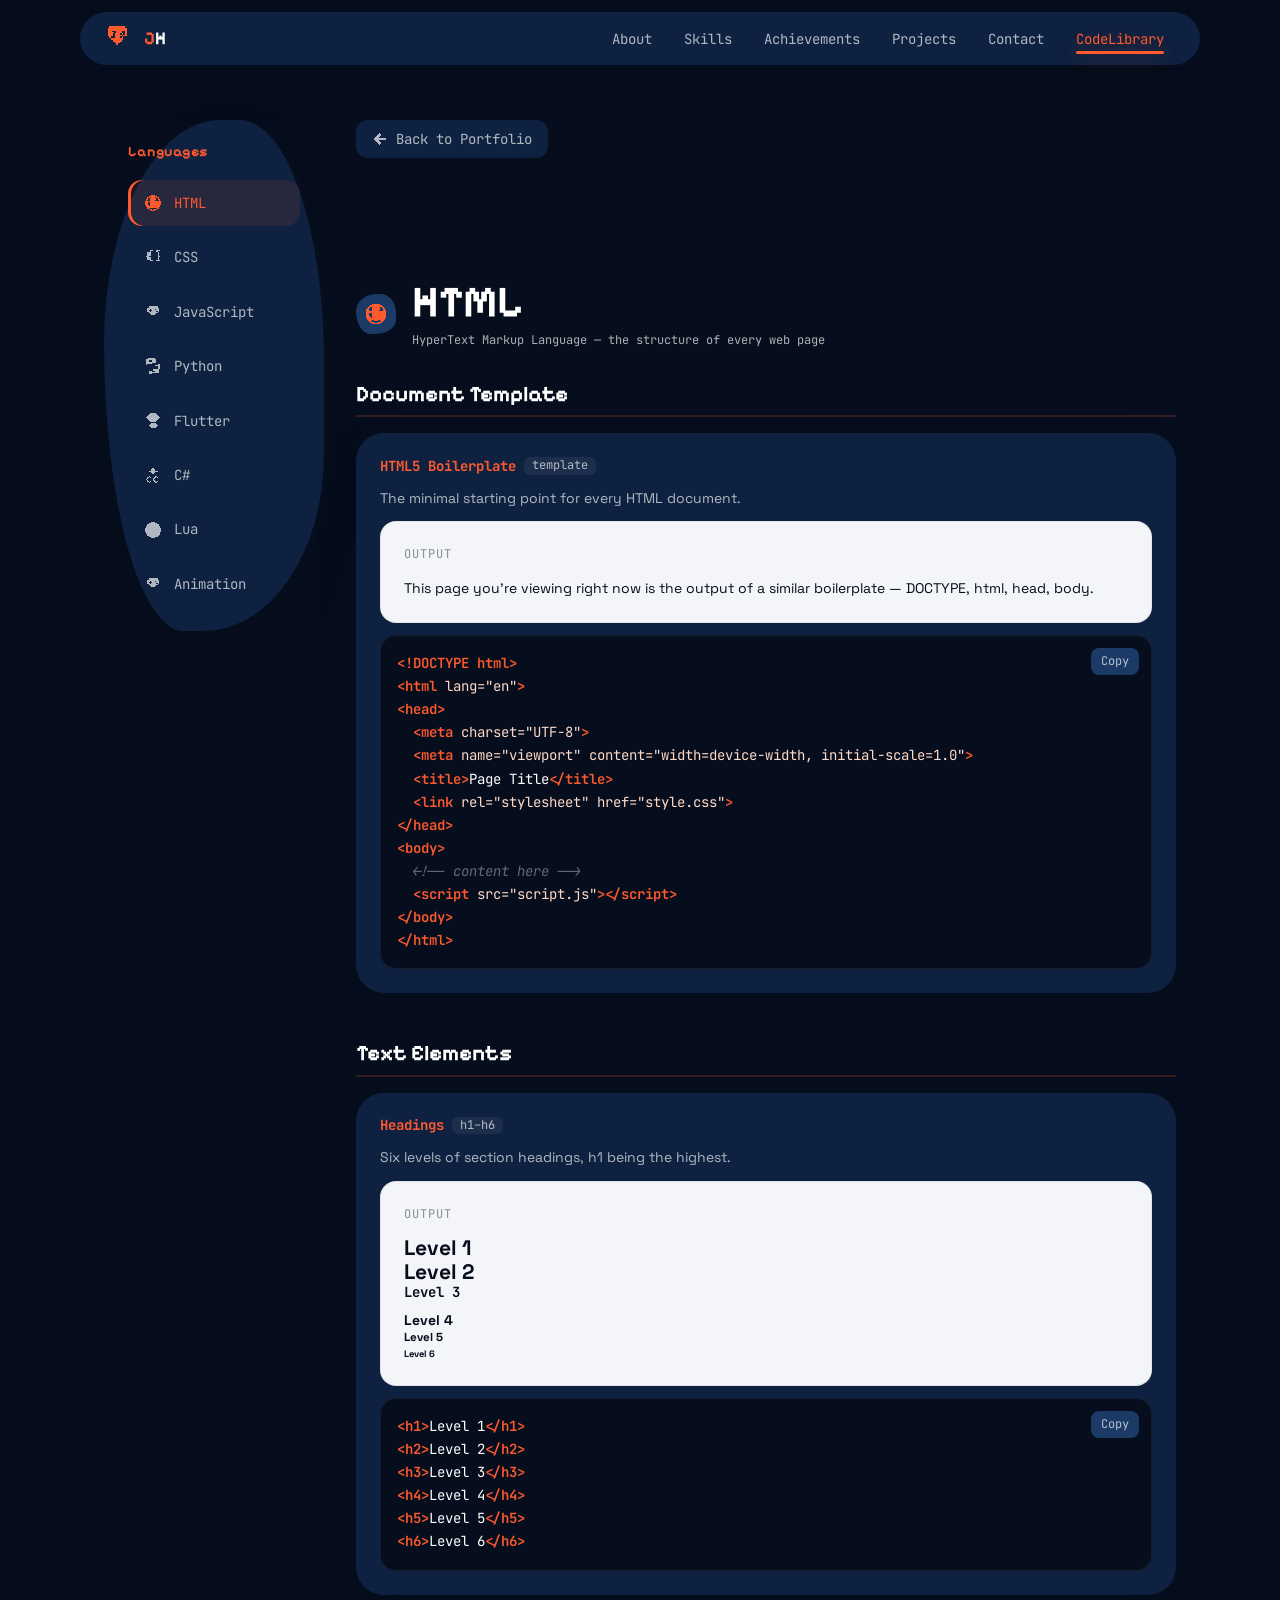
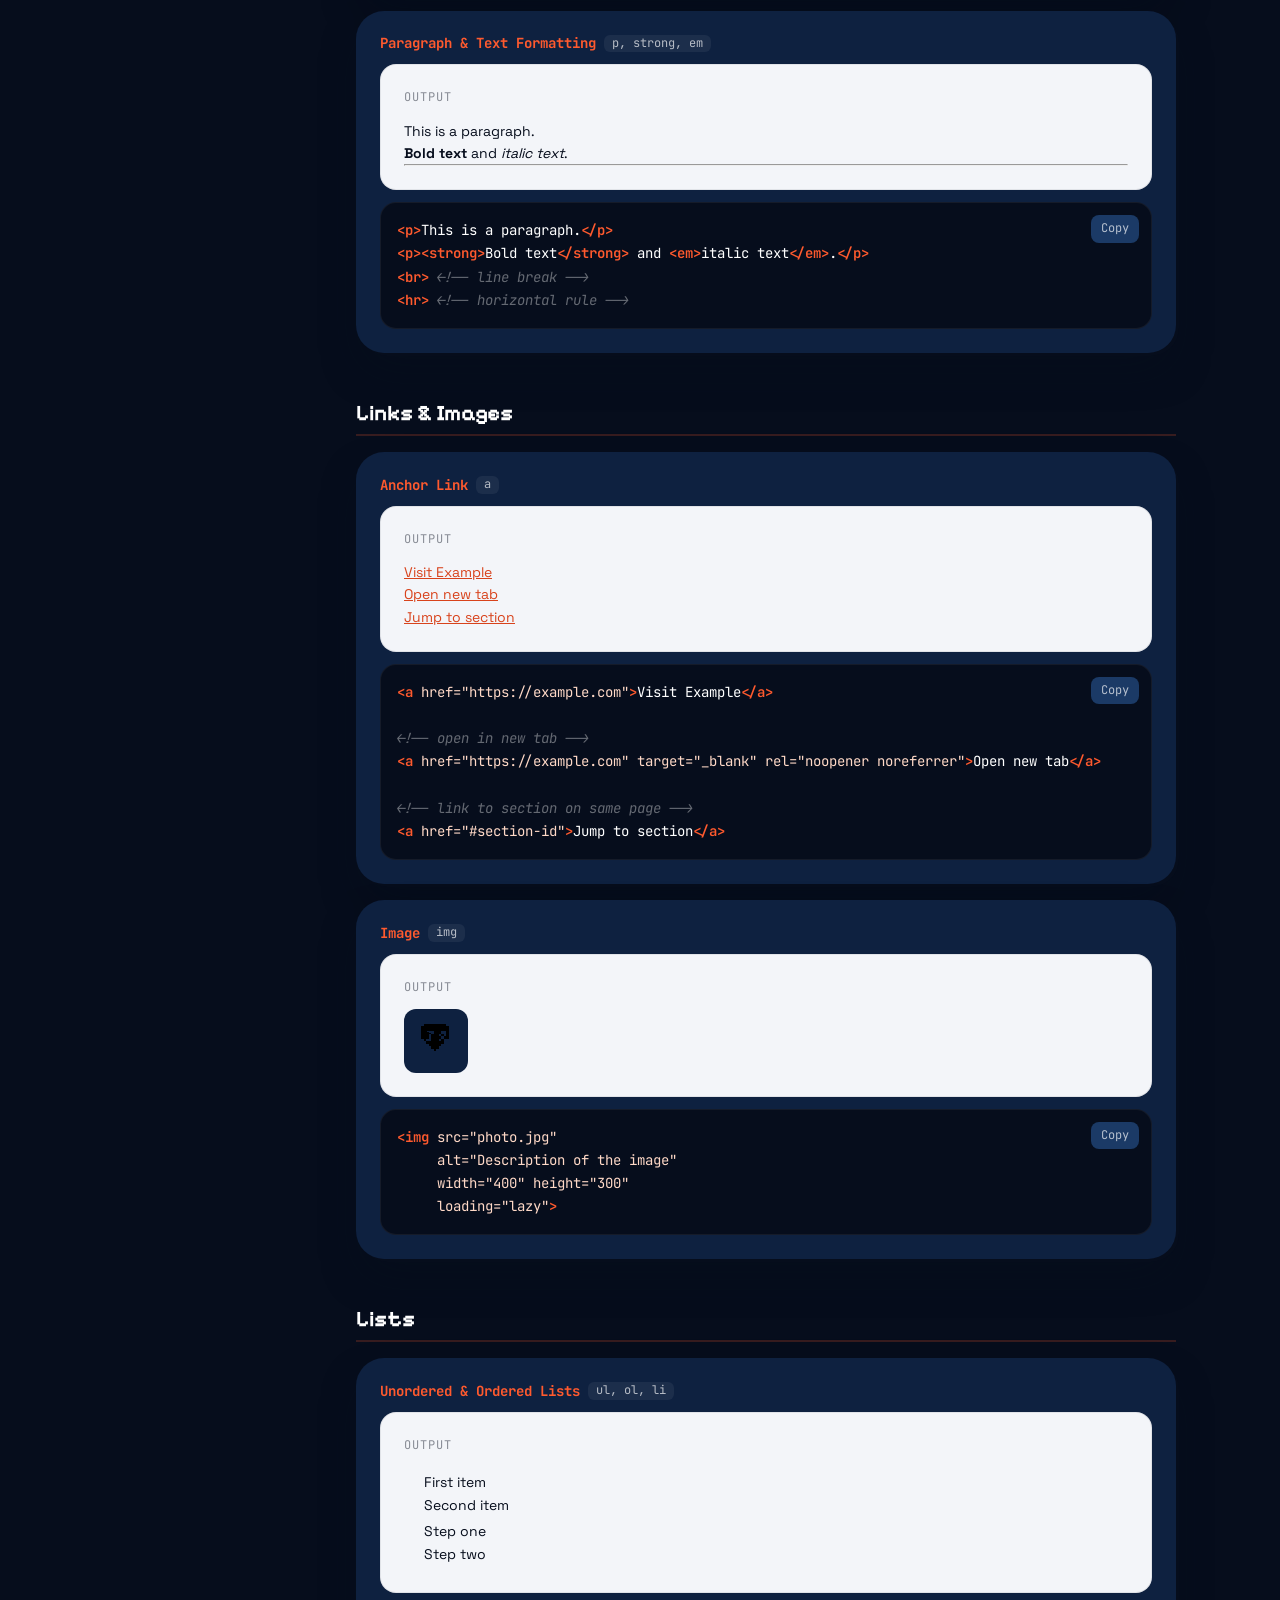
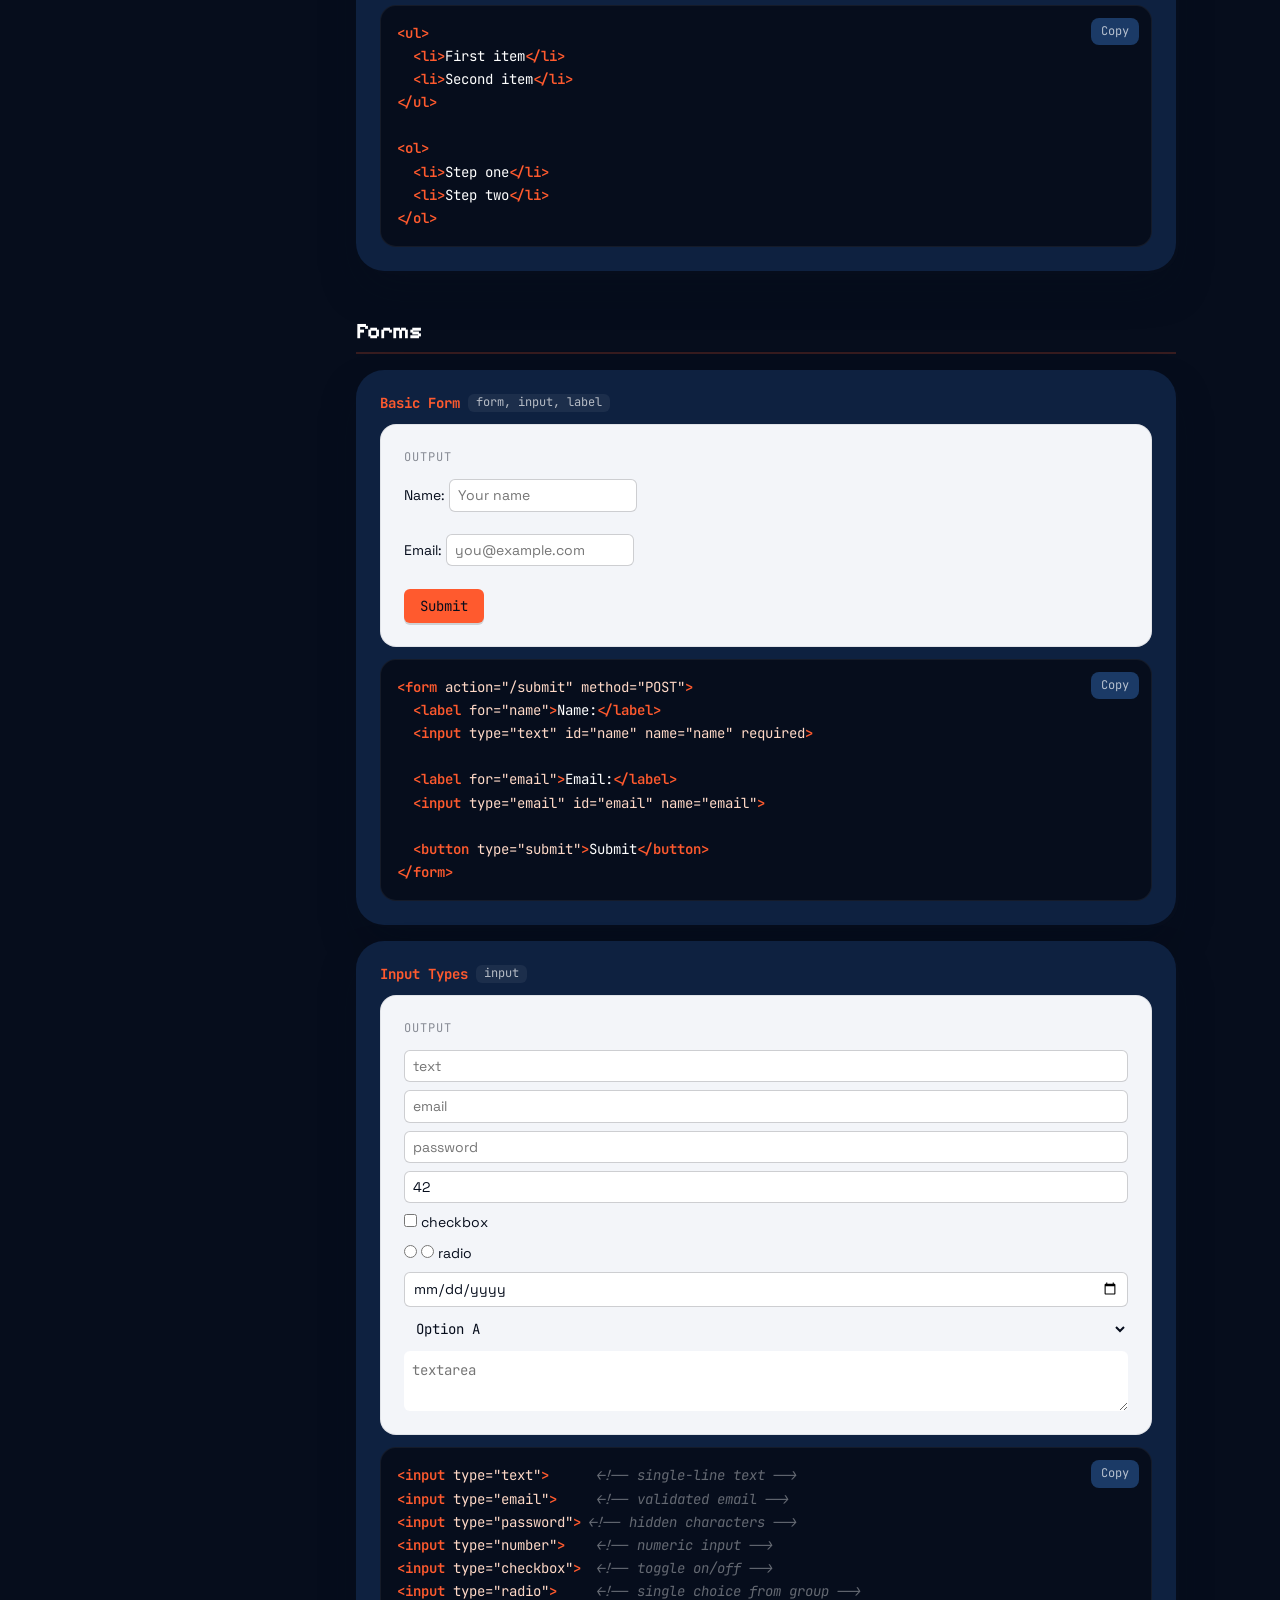
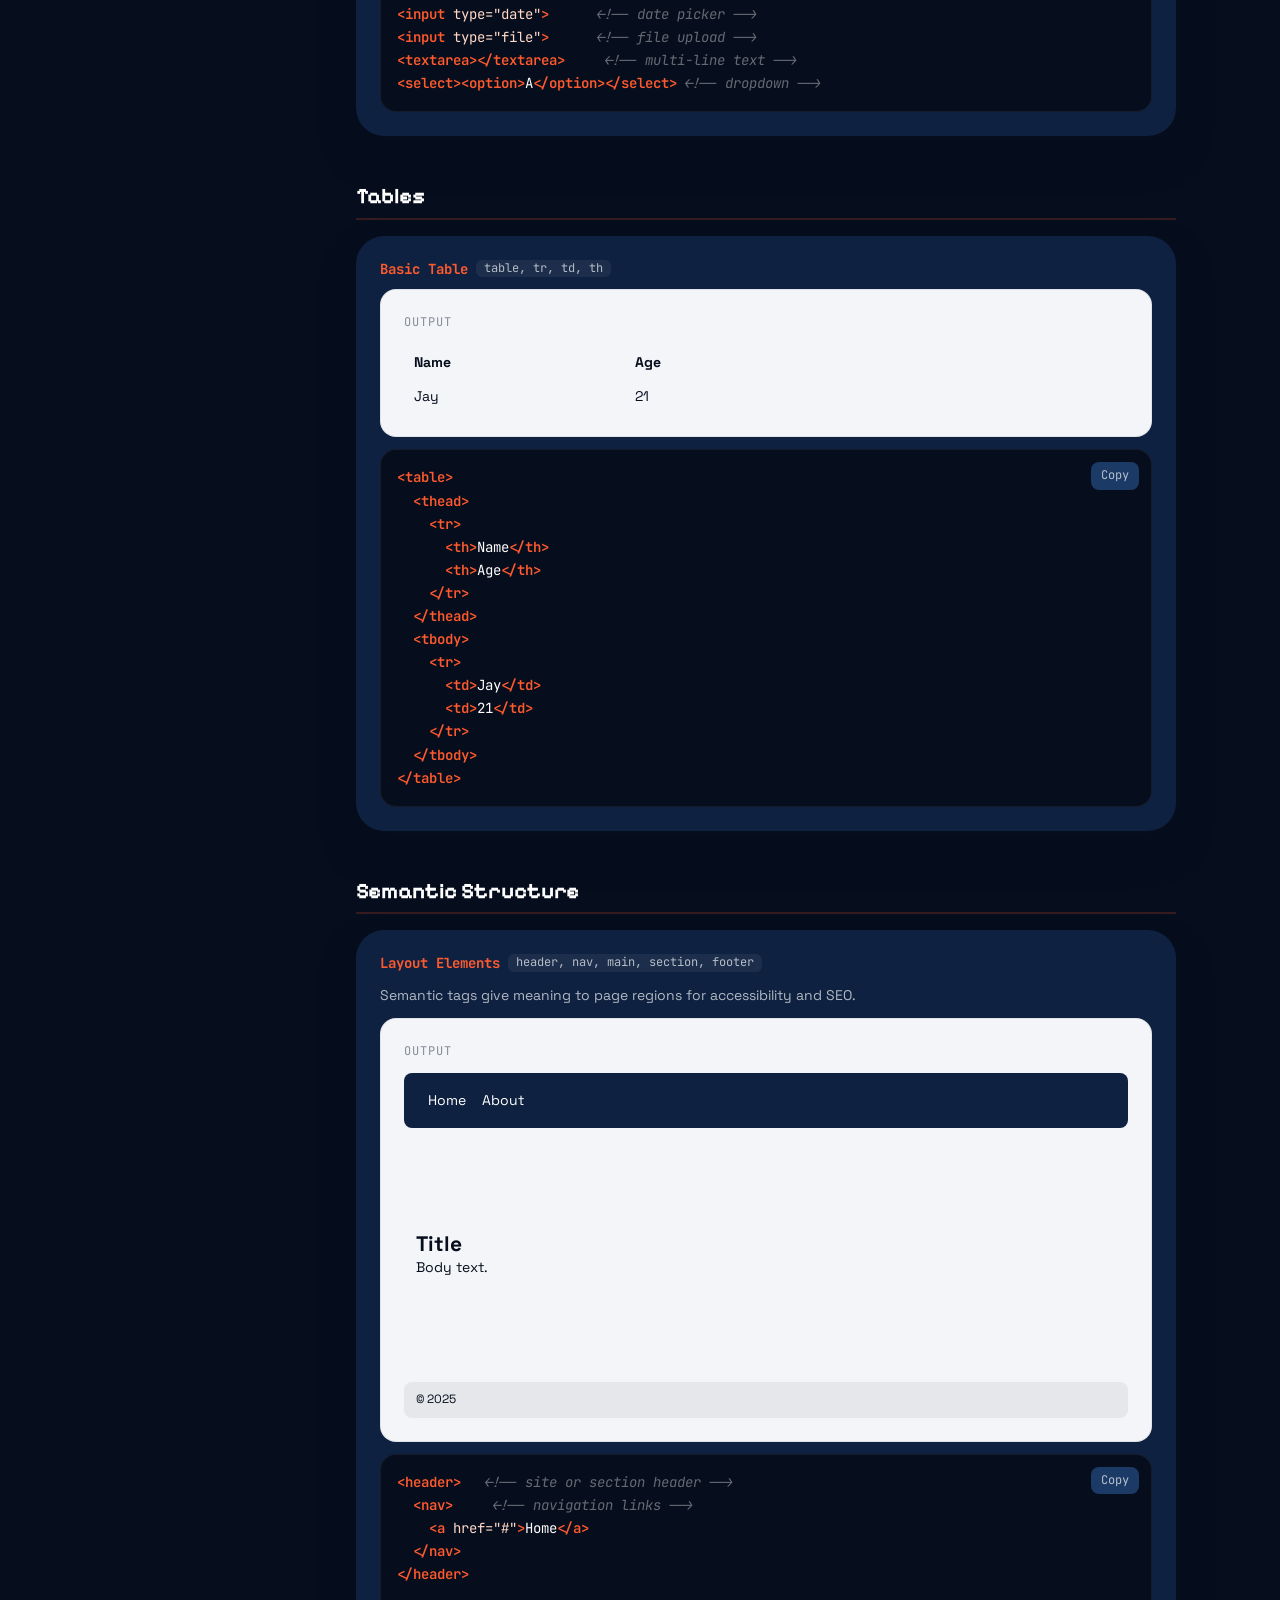
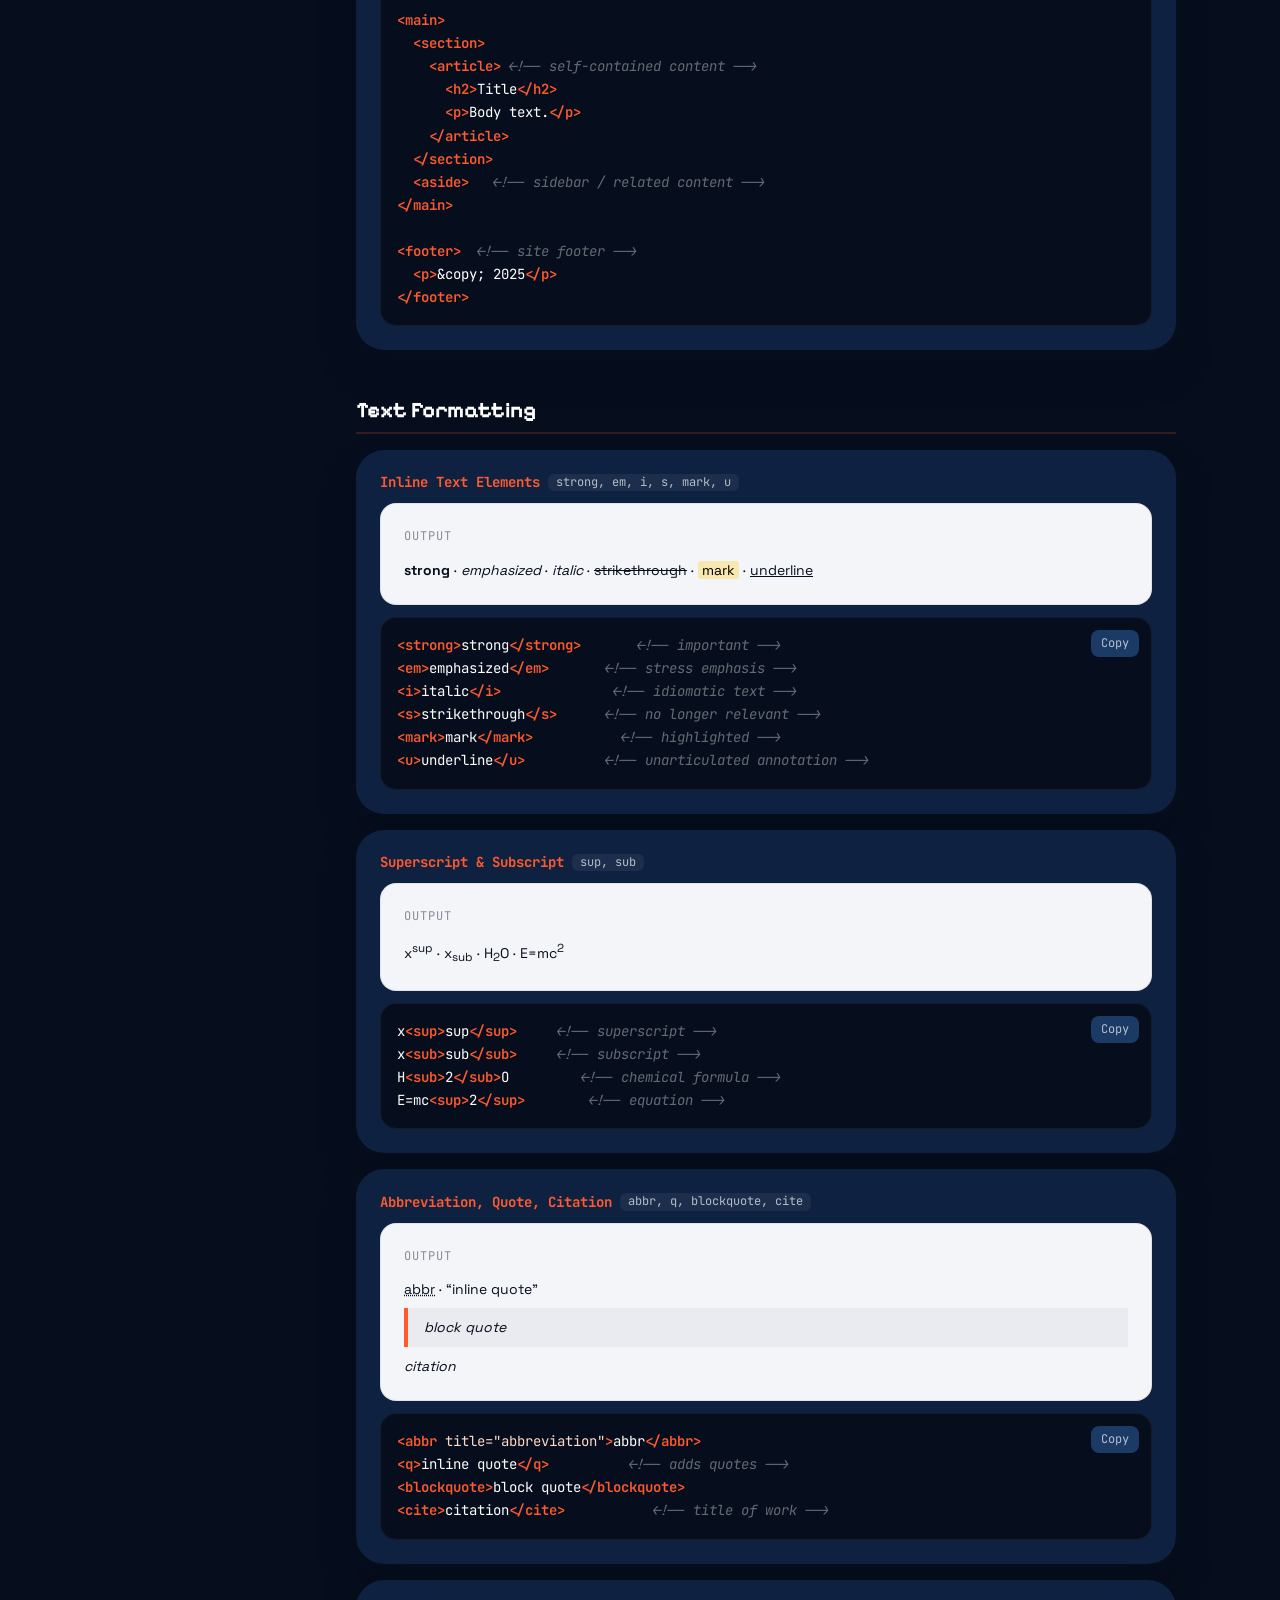
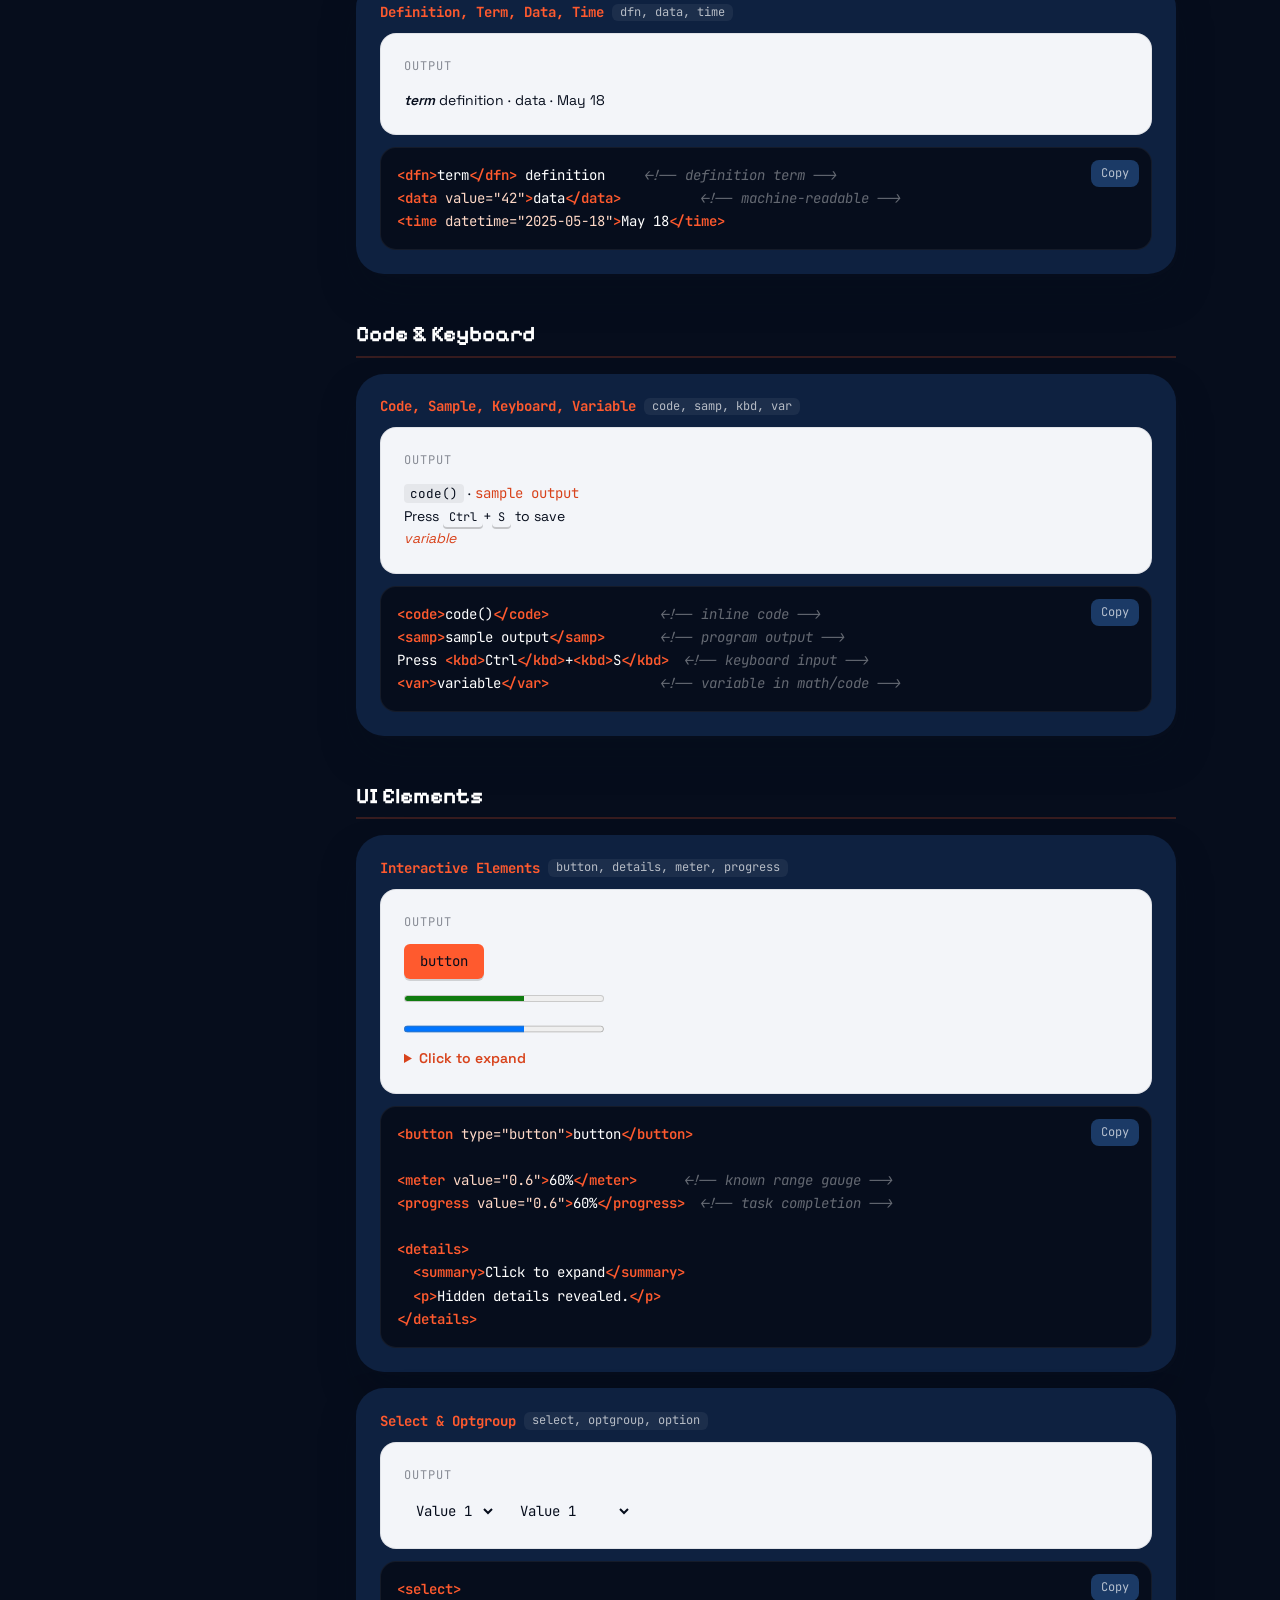
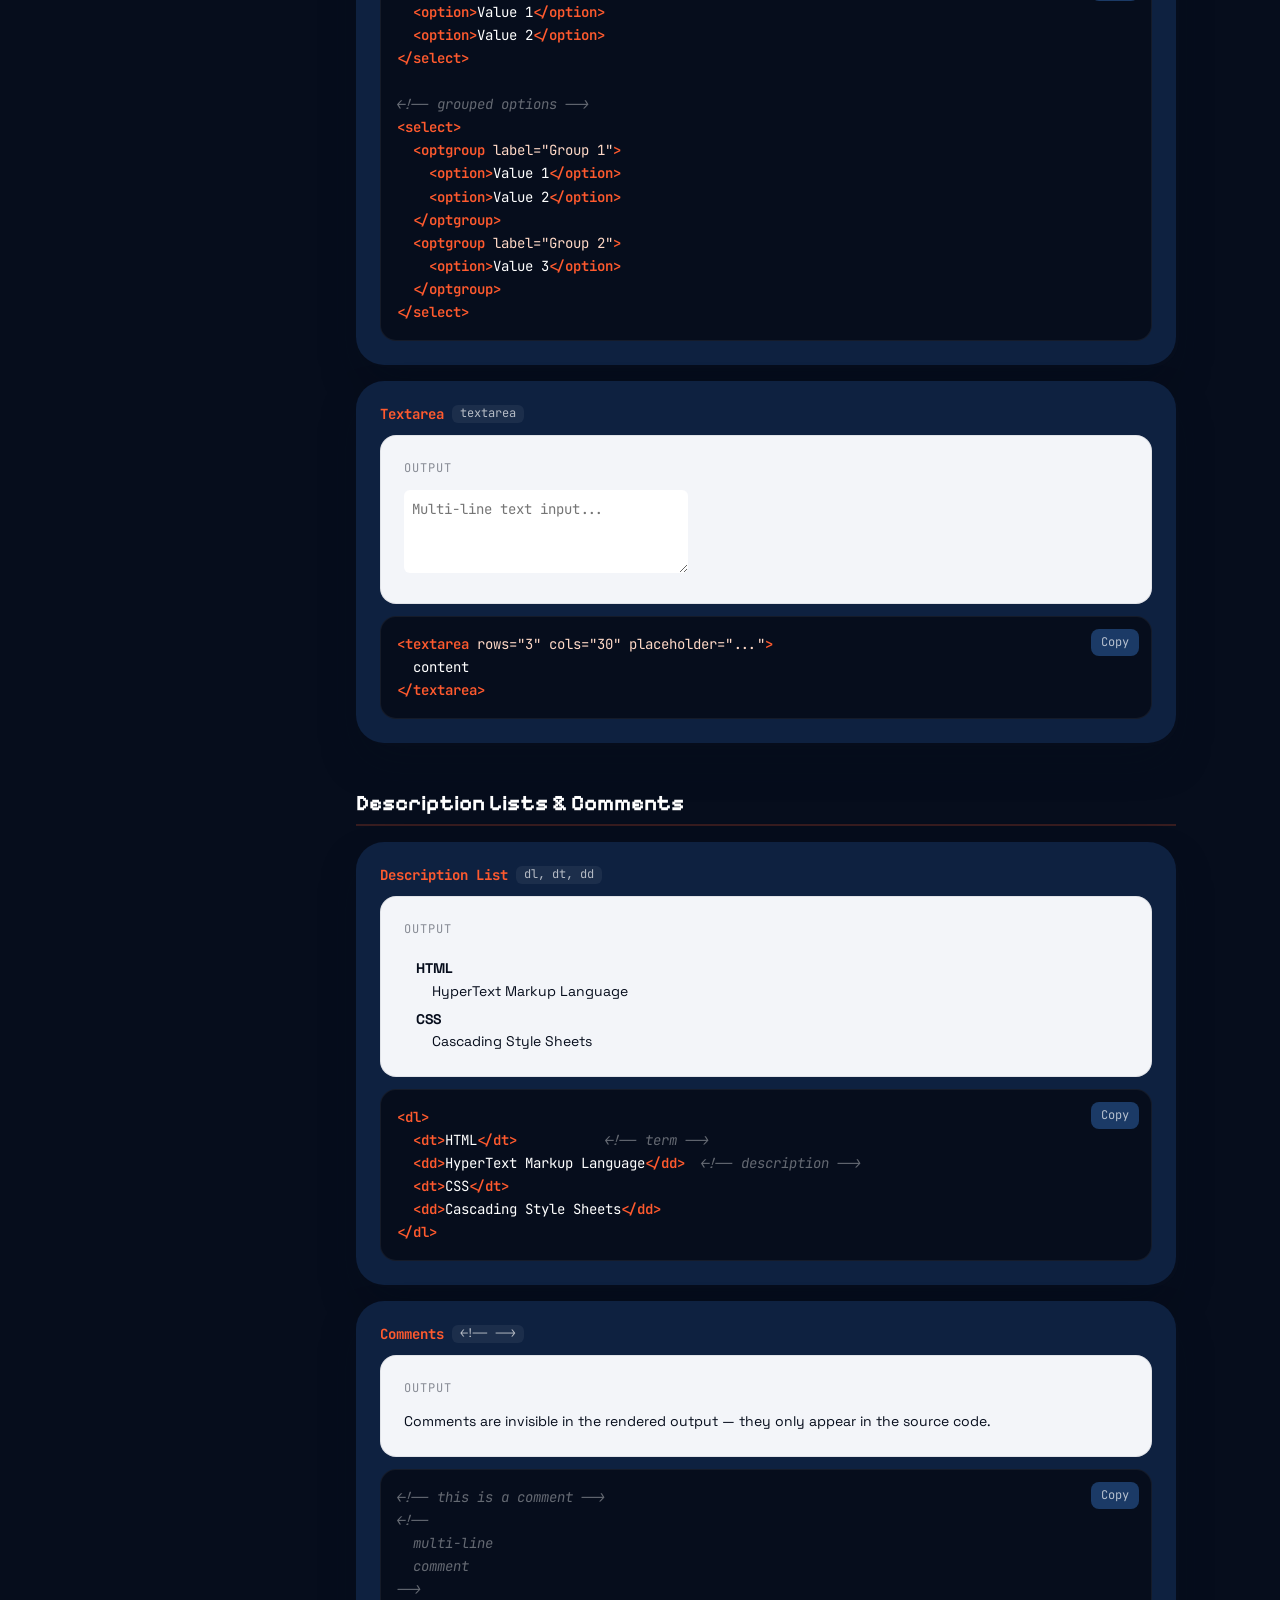
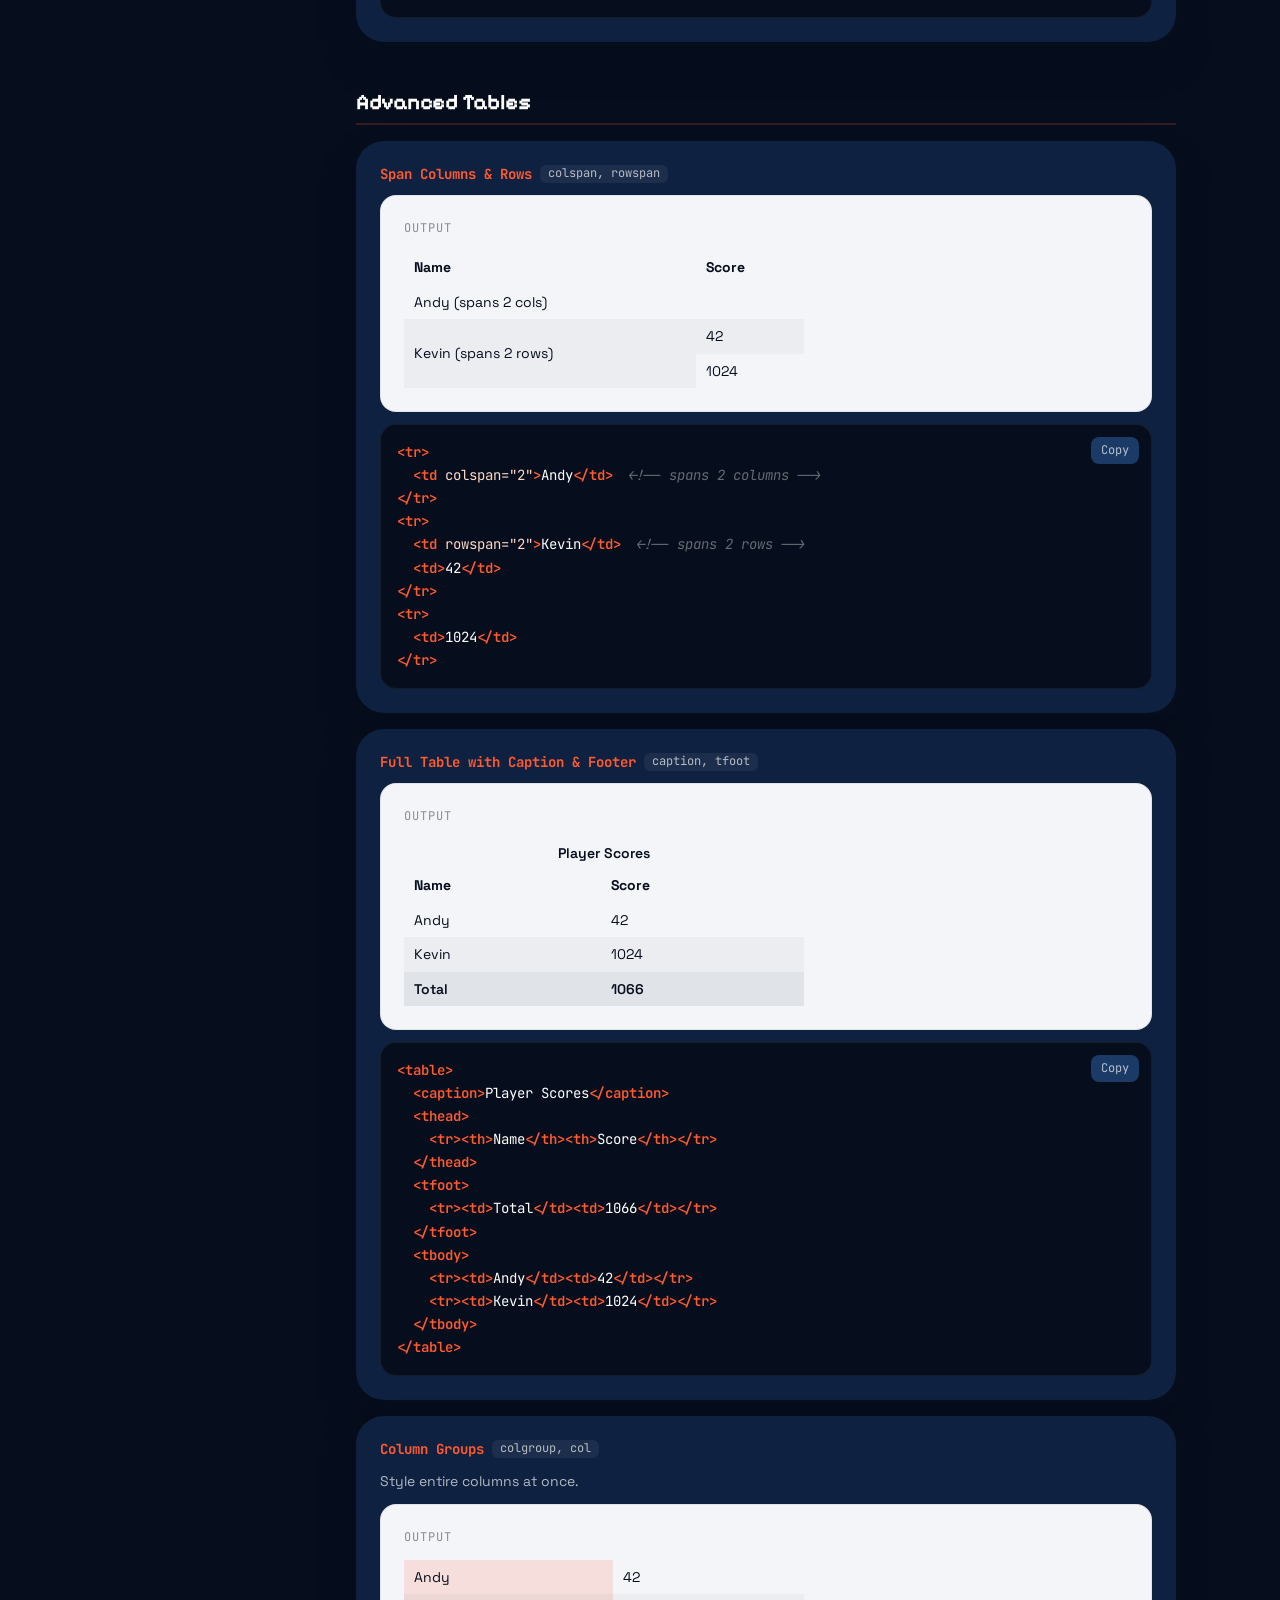
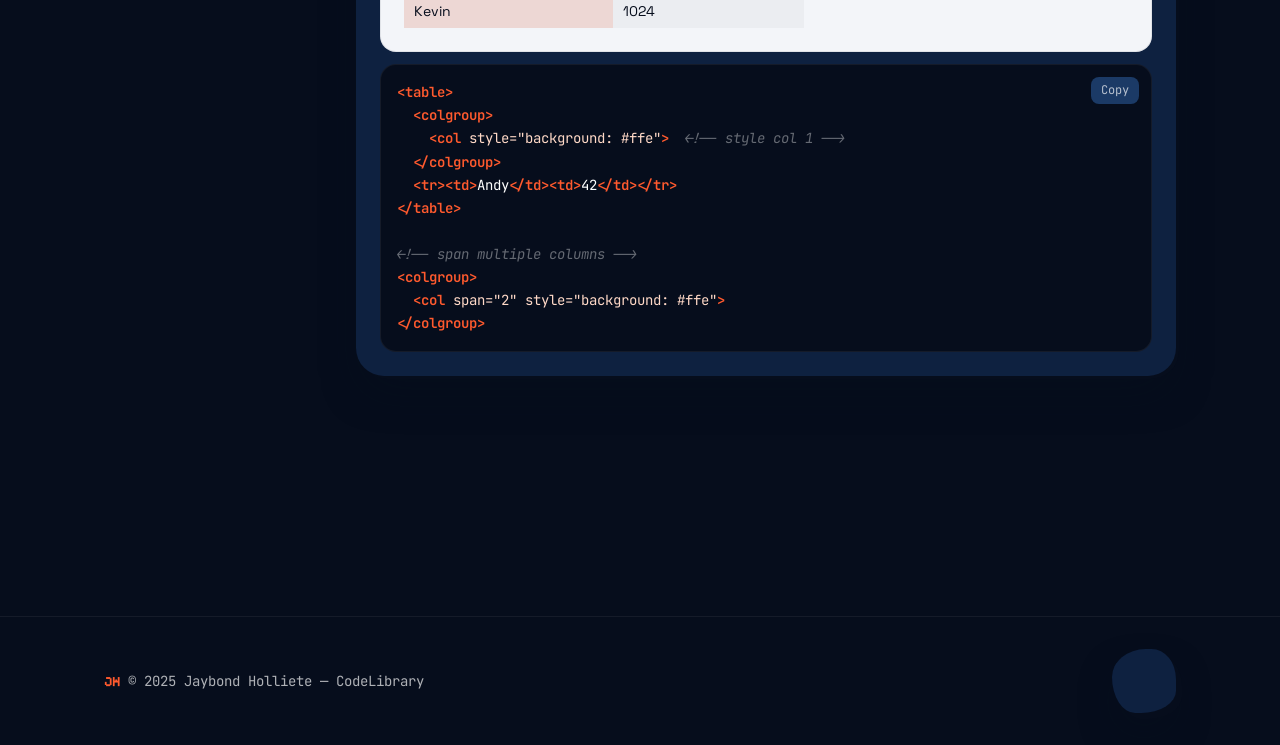
==== codelibrary.html @ 34cf8bf7 "feat: add CodeLibrary navigation link to main menu AI-Humanizer-Pro-129B" ====
<!DOCTYPE html>
<html lang="en">
<head>
  <meta charset="UTF-8">
  <meta name="viewport" content="width=device-width, initial-scale=1.0">
  <title>CodeLibrary — Jaybond Holliete</title>
  <meta name="description" content="Code reference library — HTML, CSS, JavaScript, Python, Flutter, C#, Lua. Beginner-friendly snippets and definitions.">
  <link rel="preconnect" href="https://fonts.googleapis.com">
  <link rel="preconnect" href="https://fonts.gstatic.com" crossorigin>
  <link href="https://fonts.googleapis.com/css2?family=Pixelify+Sans:wght@400..700&family=Press+Start+2P&family=Space+Grotesk:wght@400;500;600;700&family=JetBrains+Mono:wght@400;500&display=swap" rel="stylesheet">
  <link rel="icon" type="image/svg+xml" href="assets/icons/crest.svg">
  <link rel="stylesheet" href="css/tokens.css">
  <link rel="stylesheet" href="css/reset.css">
  <link rel="stylesheet" href="css/layout.css">
  <link rel="stylesheet" href="css/components.css">
  <link rel="stylesheet" href="css/animations.css">
  <link rel="stylesheet" href="css/responsive.css">
  <link rel="stylesheet" href="css/codelibrary.css">
</head>
<body>

  <!-- ============ INLINE PIXEL ICON DEFS ============ -->
  <svg width="0" height="0" style="position:absolute;overflow:hidden" aria-hidden="true" focusable="false">
    <defs>
      <symbol id="i-shield" viewBox="0 0 16 16" shape-rendering="crispEdges"><path fill="currentColor" fill-rule="evenodd" d="M4,0 H12 V1 H13 V8 H12 V9 H11 V10 H10 V11 H9 V12 H7 V11 H6 V10 H5 V9 H4 V8 H3 V1 H4 Z M6,4 H7 V5 H6 Z M7,5 H8 V6 H7 Z M5,6 H6 V7 H5 Z M8,6 H9 V7 H8 Z M4,7 H5 V8 H4 Z M9,7 H10 V8 H9 Z"/></symbol>
      <symbol id="i-controller" viewBox="0 0 16 16" shape-rendering="crispEdges"><path fill="currentColor" fill-rule="evenodd" d="M4,3 H12 V4 H13 V8 H12 V9 H11 V10 H10 V11 H6 V10 H5 V9 H4 V8 H3 V4 H4 Z M4,6 H5 V5 H6 V6 H7 V7 H6 V8 H5 V7 H4 Z M10,5 H11 V6 H10 Z M11,7 H12 V8 H11 Z"/></symbol>
      <symbol id="i-blocks" viewBox="0 0 16 16" shape-rendering="crispEdges"><path fill="currentColor" d="M2,9 H7 V14 H2 Z M6,5 H11 V10 H6 Z M9,1 H14 V6 H9 Z"/></symbol>
      <symbol id="i-trophy" viewBox="0 0 16 16" shape-rendering="crispEdges"><path fill="currentColor" d="M4,1 H11 V2 H12 V3 H13 V5 H12 V6 H11 V7 H4 V6 H3 V5 H2 V3 H3 V2 H4 Z M7,7 H9 V11 H7 Z M5,11 H11 V13 H5 Z M6,13 H10 V14 H6 Z"/></symbol>
      <symbol id="i-envelope" viewBox="0 0 16 16" shape-rendering="crispEdges"><path fill="currentColor" fill-rule="evenodd" d="M2,4 H13 V12 H2 Z M3,5 H12 L7,9 Z"/></symbol>
      <symbol id="i-crest" viewBox="0 0 16 16" shape-rendering="crispEdges"><path fill="currentColor" fill-rule="evenodd" d="M3,1 H12 V2 H13 V7 H12 V8 H11 V9 H10 V10 H9 V11 H8 V12 H7 V11 H6 V10 H5 V9 H4 V8 H3 V7 H2 V2 H3 Z M4,4 H7 V5 H6 Z M5,5 H6 V7 H5 Z M4,7 H6 V8 H4 Z M9,4 H10 V8 H9 Z M9,4 H12 V5 H9 Z M9,6 H12 V7 H9 Z M11,5 H12 V8 H11 Z"/></symbol>
      <symbol id="i-bars" viewBox="0 0 16 16" shape-rendering="crispEdges"><path fill="currentColor" d="M2,3 H14 V5 H2 Z M2,7 H14 V9 H2 Z M2,11 H14 V13 H2 Z"/></symbol>
      <symbol id="i-cross" viewBox="0 0 16 16" shape-rendering="crispEdges"><path fill="currentColor" d="M3,4 H5 L8,7 L11,4 H13 V6 L10,9 L13,12 V14 H11 L8,11 L5,14 H3 V12 L6,9 L3,6 Z"/></symbol>
      <symbol id="i-up" viewBox="0 0 16 16" shape-rendering="crispEdges"><path fill="currentColor" d="M7,3 H9 V8 H7 Z M5,5 H11 L8,2 Z M3,11 H13 V13 H3 Z M3,14 H13 V15 H3 Z"/></symbol>
      <symbol id="i-back" viewBox="0 0 16 16" shape-rendering="crispEdges"><path fill="currentColor" d="M14,7 H6 L9,4 L7,2 L1,8 L7,14 L9,12 L6,9 H14 Z"/></symbol>
      <symbol id="i-book" viewBox="0 0 16 16" shape-rendering="crispEdges"><path fill="currentColor" d="M2,2 H7 V3 H8 V14 H7 V13 H3 V14 H2 Z M3,3 H6 V12 H3 Z M9,2 H14 V3 H13 V14 H12 V13 H9 V14 H8 V3 H9 Z M10,3 H12 V12 H10 Z"/></symbol>
      <symbol id="i-globe" viewBox="0 0 16 16" shape-rendering="crispEdges"><path fill="currentColor" d="M8,1 A7,7 0 1 1 8,15 A7,7 0 1 1 8,1 Z M3,6 H5 C5,5 5,4 6,3 C4,3 3,4 3,6 Z M8,3 C9,4 9,5 9,6 H7 C7,5 7,4 8,3 Z M10,6 H13 C13,4 12,3 10,3 C11,4 11,5 10,6 Z M5,7 H3 C3,8 4,10 5,11 V7 Z M7,7 H9 V11 C8,12 8,12 7,11 Z M11,7 H13 C13,9 12,11 11,11 Z M6,12 C5,13 4,13 3,12 C4,13 6,14 8,14 C10,14 12,13 13,12 C12,13 11,13 10,12 C9,13 7,13 6,12 Z"/></symbol>
      <symbol id="i-brace" viewBox="0 0 16 16" shape-rendering="crispEdges"><path fill="currentColor" d="M5,1 H8 V2 H6 V6 H4 V7 H6 V10 H8 V11 H5 V10 H3 V7 H2 V6 H3 V3 H5 Z M11,1 H14 V2 H12 V6 H14 V7 H12 V10 H14 V11 H11 V10 H13 V7 H12 V6 H13 V3 H11 Z"/></symbol>
      <symbol id="i-python" viewBox="0 0 16 16" shape-rendering="crispEdges"><path fill="currentColor" d="M4,1 H10 V2 H11 V5 H7 V6 H3 V7 H2 V2 H3 Z M4,3 V4 H7 V3 Z M12,6 H14 V11 H13 V14 H7 V15 H4 V12 H8 V11 H12 V8 H10 V7 H12 Z M10,13 V12 H7 V13 Z"/></symbol>
      <symbol id="i-flutter" viewBox="0 0 16 16" shape-rendering="crispEdges"><path fill="currentColor" d="M6,1 H10 L14,5 L10,9 H6 L2,5 Z M6,10 H10 L12,12 L10,14 H6 L4,12 Z"/></symbol>
      <symbol id="i-csharp" viewBox="0 0 16 16" shape-rendering="crispEdges"><path fill="currentColor" d="M7,2 H9 V3 H10 V4 H12 V5 H10 V6 H9 V7 H7 V6 H6 V5 H4 V4 H6 V3 H7 Z M5,9 C3,9 2,10 2,12 C2,14 3,15 5,15 C6,15 7,14 7,13 H6 C6,14 5,14 5,14 C4,14 3,13 3,12 C3,11 4,10 5,10 C5,10 6,10 6,11 H7 C7,10 6,9 5,9 Z M11,9 C9,9 8,10 8,12 C8,14 9,15 11,15 C12,15 13,14 13,13 H12 C12,14 11,14 11,14 C10,14 9,13 9,12 C9,11 10,10 11,10 C11,10 12,10 12,11 H13 C13,10 12,9 11,9 Z"/></symbol>
      <symbol id="i-lua" viewBox="0 0 16 16" shape-rendering="crispEdges"><path fill="currentColor" d="M8,1 A7,7 0 1 1 8,15 A7,7 0 1 1 8,1 Z M8,3 A2,2 0 1 1 8,7 A2,2 0 1 1 8,3 Z M11,8 A3,3 0 1 1 11,14 A3,3 0 1 1 11,8 Z"/></symbol>
    </defs>
  </svg>

  <!-- ============ NAV ============ -->
  <nav class="nav" aria-label="Primary">
    <a class="nav-logo" href="index.html" aria-label="Jaybond Holliete — home">
      <svg class="crest" viewBox="0 0 16 16" shape-rendering="crispEdges" aria-hidden="true"><use href="#i-crest"/></svg>
      <span class="name"><b>J</b>H</span>
    </a>
    <ul class="nav-links" id="navLinks">
      <li><a class="nav-link" href="index.html#about">About</a></li>
      <li><a class="nav-link" href="index.html#skills">Skills</a></li>
      <li><a class="nav-link" href="index.html#achievements">Achievements</a></li>
      <li><a class="nav-link" href="index.html#projects">Projects</a></li>
      <li><a class="nav-link" href="index.html#contact">Contact</a></li>
      <li><a class="nav-link is-active" href="codelibrary.html">CodeLibrary</a></li>
    </ul>
    <button class="nav-toggle" id="navToggle" aria-expanded="false" aria-controls="navLinks" aria-label="Toggle navigation">
      <svg class="bars" viewBox="0 0 16 16" shape-rendering="crispEdges" aria-hidden="true"><use href="#i-bars"/></svg>
      <svg class="cross" viewBox="0 0 16 16" shape-rendering="crispEdges" aria-hidden="true"><use href="#i-cross"/></svg>
    </button>
  </nav>

  <!-- ============ LIBRARY LAYOUT ============ -->
  <div class="container lib-layout">

    <!-- ---------- Sidebar ---------- -->
    <aside class="clay-panel lib-sidebar" id="libSidebar">
      <h2>Languages</h2>
      <button class="lib-lang-btn is-active" data-lang="html" type="button">
        <svg class="ico" viewBox="0 0 16 16" shape-rendering="crispEdges" aria-hidden="true"><use href="#i-globe"/></svg>
        HTML
      </button>
      <button class="lib-lang-btn" data-lang="css" type="button">
        <svg class="ico" viewBox="0 0 16 16" shape-rendering="crispEdges" aria-hidden="true"><use href="#i-brace"/></svg>
        CSS
      </button>
      <button class="lib-lang-btn" data-lang="js" type="button">
        <svg class="ico" viewBox="0 0 16 16" shape-rendering="crispEdges" aria-hidden="true"><use href="#i-controller"/></svg>
        JavaScript
      </button>
      <button class="lib-lang-btn" data-lang="python" type="button">
        <svg class="ico" viewBox="0 0 16 16" shape-rendering="crispEdges" aria-hidden="true"><use href="#i-python"/></svg>
        Python
      </button>
      <button class="lib-lang-btn" data-lang="flutter" type="button">
        <svg class="ico" viewBox="0 0 16 16" shape-rendering="crispEdges" aria-hidden="true"><use href="#i-flutter"/></svg>
        Flutter
      </button>
      <button class="lib-lang-btn" data-lang="csharp" type="button">
        <svg class="ico" viewBox="0 0 16 16" shape-rendering="crispEdges" aria-hidden="true"><use href="#i-csharp"/></svg>
        C#
      </button>
      <button class="lib-lang-btn" data-lang="lua" type="button">
        <svg class="ico" viewBox="0 0 16 16" shape-rendering="crispEdges" aria-hidden="true"><use href="#i-lua"/></svg>
        Lua
      </button>
      <button class="lib-lang-btn" data-lang="animation" type="button">
        <svg class="ico" viewBox="0 0 16 16" shape-rendering="crispEdges" aria-hidden="true"><use href="#i-controller"/></svg>
        Animation
      </button>
    </aside>

    <!-- ---------- Content ---------- -->
    <div class="lib-content">

      <a class="lib-back" href="index.html">
        <svg class="ico" viewBox="0 0 16 16" shape-rendering="crispEdges" aria-hidden="true"><use href="#i-back"/></svg>
        Back to Portfolio
      </a>

      <!-- ============ HTML PANEL ============ -->
      <section class="lib-panel is-active" id="panel-html" aria-label="HTML reference">
        <div class="lib-panel-head">
          <svg class="ico" viewBox="0 0 16 16" shape-rendering="crispEdges" aria-hidden="true"><use href="#i-globe"/></svg>
          <div>
            <h1>HTML</h1>
            <p>HyperText Markup Language — the structure of every web page</p>
          </div>
        </div>

        <!-- HTML: Document Template -->
        <div class="lib-sub">
          <h2 class="lib-sub-head">Document Template</h2>
          <div class="snippet-card">
            <h3>HTML5 Boilerplate <span class="tag">template</span></h3>
            <p class="desc">The minimal starting point for every HTML document.</p>
            <div class="snippet-output">
              <div class="out-label">Output</div>
              <div class="out-content">This page you're viewing right now is the output of a similar boilerplate — DOCTYPE, html, head, body.</div>
            </div>
            <div class="codeblock">
              <button class="copy-btn" type="button">Copy</button>
              <pre><span class="tok-kw">&lt;!DOCTYPE html&gt;</span>
<span class="tok-kw">&lt;html</span> <span class="tok-str">lang="en"</span><span class="tok-kw">&gt;</span>
<span class="tok-kw">&lt;head&gt;</span>
  <span class="tok-kw">&lt;meta</span> <span class="tok-str">charset="UTF-8"</span><span class="tok-kw">&gt;</span>
  <span class="tok-kw">&lt;meta</span> <span class="tok-str">name="viewport"</span> <span class="tok-str">content="width=device-width, initial-scale=1.0"</span><span class="tok-kw">&gt;</span>
  <span class="tok-kw">&lt;title&gt;</span>Page Title<span class="tok-kw">&lt;/title&gt;</span>
  <span class="tok-kw">&lt;link</span> <span class="tok-str">rel="stylesheet"</span> <span class="tok-str">href="style.css"</span><span class="tok-kw">&gt;</span>
<span class="tok-kw">&lt;/head&gt;</span>
<span class="tok-kw">&lt;body&gt;</span>
  <span class="tok-com">&lt;!-- content here --&gt;</span>
  <span class="tok-kw">&lt;script</span> <span class="tok-str">src="script.js"</span><span class="tok-kw">&gt;&lt;/script&gt;</span>
<span class="tok-kw">&lt;/body&gt;</span>
<span class="tok-kw">&lt;/html&gt;</span></pre>
            </div>
          </div>
        </div>

        <!-- HTML: Text Elements -->
        <div class="lib-sub">
          <h2 class="lib-sub-head">Text Elements</h2>
          <div class="snippet-card">
            <h3>Headings <span class="tag">h1–h6</span></h3>
            <p class="desc">Six levels of section headings, h1 being the highest.</p>
            <div class="snippet-output">
              <div class="out-label">Output</div>
              <div class="out-content">
                <h1>Level 1</h1>
                <h2>Level 2</h2>
                <h3>Level 3</h3>
                <h4>Level 4</h4>
                <h5>Level 5</h5>
                <h6>Level 6</h6>
              </div>
            </div>
            <div class="codeblock">
              <button class="copy-btn" type="button">Copy</button>
              <pre><span class="tok-kw">&lt;h1&gt;</span>Level 1<span class="tok-kw">&lt;/h1&gt;</span>
<span class="tok-kw">&lt;h2&gt;</span>Level 2<span class="tok-kw">&lt;/h2&gt;</span>
<span class="tok-kw">&lt;h3&gt;</span>Level 3<span class="tok-kw">&lt;/h3&gt;</span>
<span class="tok-kw">&lt;h4&gt;</span>Level 4<span class="tok-kw">&lt;/h4&gt;</span>
<span class="tok-kw">&lt;h5&gt;</span>Level 5<span class="tok-kw">&lt;/h5&gt;</span>
<span class="tok-kw">&lt;h6&gt;</span>Level 6<span class="tok-kw">&lt;/h6&gt;</span></pre>
            </div>
          </div>
          <div class="snippet-card">
            <h3>Paragraph &amp; Text Formatting <span class="tag">p, strong, em</span></h3>
            <div class="snippet-output">
              <div class="out-label">Output</div>
              <div class="out-content">
                <p>This is a paragraph.</p>
                <p><strong>Bold text</strong> and <em>italic text</em>.</p>
                <hr>
              </div>
            </div>
            <div class="codeblock">
              <button class="copy-btn" type="button">Copy</button>
              <pre><span class="tok-kw">&lt;p&gt;</span>This is a paragraph.<span class="tok-kw">&lt;/p&gt;</span>
<span class="tok-kw">&lt;p&gt;</span><span class="tok-kw">&lt;strong&gt;</span>Bold text<span class="tok-kw">&lt;/strong&gt;</span> and <span class="tok-kw">&lt;em&gt;</span>italic text<span class="tok-kw">&lt;/em&gt;</span>.<span class="tok-kw">&lt;/p&gt;</span>
<span class="tok-kw">&lt;br&gt;</span> <span class="tok-com">&lt;!-- line break --&gt;</span>
<span class="tok-kw">&lt;hr&gt;</span> <span class="tok-com">&lt;!-- horizontal rule --&gt;</span></pre>
            </div>
          </div>
        </div>

        <!-- HTML: Links & Images -->
        <div class="lib-sub">
          <h2 class="lib-sub-head">Links &amp; Images</h2>
          <div class="snippet-card">
            <h3>Anchor Link <span class="tag">a</span></h3>
            <div class="snippet-output">
              <div class="out-label">Output</div>
              <div class="out-content">
                <a href="https://example.com">Visit Example</a><br>
                <a href="https://example.com" target="_blank" rel="noopener noreferrer">Open new tab</a><br>
                <a href="#panel-html">Jump to section</a>
              </div>
            </div>
            <div class="codeblock">
              <button class="copy-btn" type="button">Copy</button>
              <pre><span class="tok-kw">&lt;a</span> <span class="tok-str">href="https://example.com"</span><span class="tok-kw">&gt;</span>Visit Example<span class="tok-kw">&lt;/a&gt;</span>

<span class="tok-com">&lt;!-- open in new tab --&gt;</span>
<span class="tok-kw">&lt;a</span> <span class="tok-str">href="https://example.com"</span> <span class="tok-str">target="_blank"</span> <span class="tok-str">rel="noopener noreferrer"</span><span class="tok-kw">&gt;</span>Open new tab<span class="tok-kw">&lt;/a&gt;</span>

<span class="tok-com">&lt;!-- link to section on same page --&gt;</span>
<span class="tok-kw">&lt;a</span> <span class="tok-str">href="#section-id"</span><span class="tok-kw">&gt;</span>Jump to section<span class="tok-kw">&lt;/a&gt;</span></pre>
            </div>
          </div>
          <div class="snippet-card">
            <h3>Image <span class="tag">img</span></h3>
            <div class="snippet-output">
              <div class="out-label">Output</div>
              <div class="out-content">
                <img src="assets/icons/crest.svg" alt="JH crest icon" width="64" height="64" style="background:var(--navy-800);padding:12px;border-radius:12px">
              </div>
            </div>
            <div class="codeblock">
              <button class="copy-btn" type="button">Copy</button>
              <pre><span class="tok-kw">&lt;img</span> <span class="tok-str">src="photo.jpg"</span>
     <span class="tok-str">alt="Description of the image"</span>
     <span class="tok-str">width="400"</span> <span class="tok-str">height="300"</span>
     <span class="tok-str">loading="lazy"</span><span class="tok-kw">&gt;</span></pre>
            </div>
          </div>
        </div>

        <!-- HTML: Lists -->
        <div class="lib-sub">
          <h2 class="lib-sub-head">Lists</h2>
          <div class="snippet-card">
            <h3>Unordered &amp; Ordered Lists <span class="tag">ul, ol, li</span></h3>
            <div class="snippet-output">
              <div class="out-label">Output</div>
              <div class="out-content">
                <ul style="padding-left:20px;margin:4px 0">
                  <li>First item</li>
                  <li>Second item</li>
                </ul>
                <ol style="padding-left:20px;margin:4px 0">
                  <li>Step one</li>
                  <li>Step two</li>
                </ol>
              </div>
            </div>
            <div class="codeblock">
              <button class="copy-btn" type="button">Copy</button>
              <pre><span class="tok-kw">&lt;ul&gt;</span>
  <span class="tok-kw">&lt;li&gt;</span>First item<span class="tok-kw">&lt;/li&gt;</span>
  <span class="tok-kw">&lt;li&gt;</span>Second item<span class="tok-kw">&lt;/li&gt;</span>
<span class="tok-kw">&lt;/ul&gt;</span>

<span class="tok-kw">&lt;ol&gt;</span>
  <span class="tok-kw">&lt;li&gt;</span>Step one<span class="tok-kw">&lt;/li&gt;</span>
  <span class="tok-kw">&lt;li&gt;</span>Step two<span class="tok-kw">&lt;/li&gt;</span>
<span class="tok-kw">&lt;/ol&gt;</span></pre>
            </div>
          </div>
        </div>

        <!-- HTML: Forms -->
        <div class="lib-sub">
          <h2 class="lib-sub-head">Forms</h2>
          <div class="snippet-card">
            <h3>Basic Form <span class="tag">form, input, label</span></h3>
            <div class="snippet-output">
              <div class="out-label">Output</div>
              <div class="out-content">
                <form onsubmit="event.preventDefault()">
                  <label for="demo-name">Name:</label>
                  <input type="text" id="demo-name" name="name" placeholder="Your name" required>
                  <br><br>
                  <label for="demo-email">Email:</label>
                  <input type="email" id="demo-email" name="email" placeholder="you@example.com">
                  <br><br>
                  <button type="submit">Submit</button>
                </form>
              </div>
            </div>
            <div class="codeblock">
              <button class="copy-btn" type="button">Copy</button>
              <pre><span class="tok-kw">&lt;form</span> <span class="tok-str">action="/submit"</span> <span class="tok-str">method="POST"</span><span class="tok-kw">&gt;</span>
  <span class="tok-kw">&lt;label</span> <span class="tok-str">for="name"</span><span class="tok-kw">&gt;</span>Name:<span class="tok-kw">&lt;/label&gt;</span>
  <span class="tok-kw">&lt;input</span> <span class="tok-str">type="text"</span> <span class="tok-str">id="name"</span> <span class="tok-str">name="name"</span> <span class="tok-str">required</span><span class="tok-kw">&gt;</span>

  <span class="tok-kw">&lt;label</span> <span class="tok-str">for="email"</span><span class="tok-kw">&gt;</span>Email:<span class="tok-kw">&lt;/label&gt;</span>
  <span class="tok-kw">&lt;input</span> <span class="tok-str">type="email"</span> <span class="tok-str">id="email"</span> <span class="tok-str">name="email"</span><span class="tok-kw">&gt;</span>

  <span class="tok-kw">&lt;button</span> <span class="tok-str">type="submit"</span><span class="tok-kw">&gt;</span>Submit<span class="tok-kw">&lt;/button&gt;</span>
<span class="tok-kw">&lt;/form&gt;</span></pre>
            </div>
          </div>
          <div class="snippet-card">
            <h3>Input Types <span class="tag">input</span></h3>
            <div class="snippet-output">
              <div class="out-label">Output</div>
              <div class="out-content" style="display:flex;flex-direction:column;gap:8px">
                <input type="text" placeholder="text">
                <input type="email" placeholder="email">
                <input type="password" placeholder="password">
                <input type="number" placeholder="number" value="42">
                <label><input type="checkbox"> checkbox</label>
                <label><input type="radio" name="r"> <input type="radio" name="r"> radio</label>
                <input type="date">
                <select><option>Option A</option><option>Option B</option></select>
                <textarea placeholder="textarea"></textarea>
              </div>
            </div>
            <div class="codeblock">
              <button class="copy-btn" type="button">Copy</button>
              <pre><span class="tok-kw">&lt;input</span> <span class="tok-str">type="text"</span><span class="tok-kw">&gt;</span>      <span class="tok-com">&lt;!-- single-line text --&gt;</span>
<span class="tok-kw">&lt;input</span> <span class="tok-str">type="email"</span><span class="tok-kw">&gt;</span>     <span class="tok-com">&lt;!-- validated email --&gt;</span>
<span class="tok-kw">&lt;input</span> <span class="tok-str">type="password"</span><span class="tok-kw">&gt;</span> <span class="tok-com">&lt;!-- hidden characters --&gt;</span>
<span class="tok-kw">&lt;input</span> <span class="tok-str">type="number"</span><span class="tok-kw">&gt;</span>    <span class="tok-com">&lt;!-- numeric input --&gt;</span>
<span class="tok-kw">&lt;input</span> <span class="tok-str">type="checkbox"</span><span class="tok-kw">&gt;</span>  <span class="tok-com">&lt;!-- toggle on/off --&gt;</span>
<span class="tok-kw">&lt;input</span> <span class="tok-str">type="radio"</span><span class="tok-kw">&gt;</span>     <span class="tok-com">&lt;!-- single choice from group --&gt;</span>
<span class="tok-kw">&lt;input</span> <span class="tok-str">type="date"</span><span class="tok-kw">&gt;</span>      <span class="tok-com">&lt;!-- date picker --&gt;</span>
<span class="tok-kw">&lt;input</span> <span class="tok-str">type="file"</span><span class="tok-kw">&gt;</span>      <span class="tok-com">&lt;!-- file upload --&gt;</span>
<span class="tok-kw">&lt;textarea&gt;&lt;/textarea&gt;</span>     <span class="tok-com">&lt;!-- multi-line text --&gt;</span>
<span class="tok-kw">&lt;select&gt;&lt;option&gt;</span>A<span class="tok-kw">&lt;/option&gt;&lt;/select&gt;</span> <span class="tok-com">&lt;!-- dropdown --&gt;</span></pre>
            </div>
          </div>
        </div>

        <!-- HTML: Tables -->
        <div class="lib-sub">
          <h2 class="lib-sub-head">Tables</h2>
          <div class="snippet-card">
            <h3>Basic Table <span class="tag">table, tr, td, th</span></h3>
            <div class="snippet-output">
              <div class="out-label">Output</div>
              <div class="out-content">
                <table>
                  <thead><tr><th>Name</th><th>Age</th></tr></thead>
                  <tbody><tr><td>Jay</td><td>21</td></tr></tbody>
                </table>
              </div>
            </div>
            <div class="codeblock">
              <button class="copy-btn" type="button">Copy</button>
              <pre><span class="tok-kw">&lt;table&gt;</span>
  <span class="tok-kw">&lt;thead&gt;</span>
    <span class="tok-kw">&lt;tr&gt;</span>
      <span class="tok-kw">&lt;th&gt;</span>Name<span class="tok-kw">&lt;/th&gt;</span>
      <span class="tok-kw">&lt;th&gt;</span>Age<span class="tok-kw">&lt;/th&gt;</span>
    <span class="tok-kw">&lt;/tr&gt;</span>
  <span class="tok-kw">&lt;/thead&gt;</span>
  <span class="tok-kw">&lt;tbody&gt;</span>
    <span class="tok-kw">&lt;tr&gt;</span>
      <span class="tok-kw">&lt;td&gt;</span>Jay<span class="tok-kw">&lt;/td&gt;</span>
      <span class="tok-kw">&lt;td&gt;</span>21<span class="tok-kw">&lt;/td&gt;</span>
    <span class="tok-kw">&lt;/tr&gt;</span>
  <span class="tok-kw">&lt;/tbody&gt;</span>
<span class="tok-kw">&lt;/table&gt;</span></pre>
            </div>
          </div>
        </div>

        <!-- HTML: Semantic Structure -->
        <div class="lib-sub">
          <h2 class="lib-sub-head">Semantic Structure</h2>
          <div class="snippet-card">
            <h3>Layout Elements <span class="tag">header, nav, main, section, footer</span></h3>
            <p class="desc">Semantic tags give meaning to page regions for accessibility and SEO.</p>
            <div class="snippet-output">
              <div class="out-label">Output</div>
              <div class="out-content">
                <header style="background:var(--navy-800);color:var(--white);padding:8px 12px;border-radius:8px">
                  <nav>
                    <ul>
                      <li><a href="#panel-html">Home</a></li>
                      <li><a href="#panel-css">About</a></li>
                    </ul>
                  </nav>
                </header>
                <main style="padding:8px 12px">
                  <section>
                    <article>
                      <h2>Title</h2>
                      <p>Body text.</p>
                    </article>
                  </section>
                </main>
                <footer style="background:rgba(6,13,28,0.06);padding:8px 12px;border-radius:8px;font-size:var(--text-xs)">&copy; 2025</footer>
              </div>
            </div>
            <div class="codeblock">
              <button class="copy-btn" type="button">Copy</button>
              <pre><span class="tok-kw">&lt;header&gt;</span>   <span class="tok-com">&lt;!-- site or section header --&gt;</span>
  <span class="tok-kw">&lt;nav&gt;</span>     <span class="tok-com">&lt;!-- navigation links --&gt;</span>
    <span class="tok-kw">&lt;a</span> <span class="tok-str">href="#"</span><span class="tok-kw">&gt;</span>Home<span class="tok-kw">&lt;/a&gt;</span>
  <span class="tok-kw">&lt;/nav&gt;</span>
<span class="tok-kw">&lt;/header&gt;</span>

<span class="tok-kw">&lt;main&gt;</span>
  <span class="tok-kw">&lt;section&gt;</span>
    <span class="tok-kw">&lt;article&gt;</span> <span class="tok-com">&lt;!-- self-contained content --&gt;</span>
      <span class="tok-kw">&lt;h2&gt;</span>Title<span class="tok-kw">&lt;/h2&gt;</span>
      <span class="tok-kw">&lt;p&gt;</span>Body text.<span class="tok-kw">&lt;/p&gt;</span>
    <span class="tok-kw">&lt;/article&gt;</span>
  <span class="tok-kw">&lt;/section&gt;</span>
  <span class="tok-kw">&lt;aside&gt;</span>   <span class="tok-com">&lt;!-- sidebar / related content --&gt;</span>
<span class="tok-kw">&lt;/main&gt;</span>

<span class="tok-kw">&lt;footer&gt;</span>  <span class="tok-com">&lt;!-- site footer --&gt;</span>
  <span class="tok-kw">&lt;p&gt;</span>&amp;copy; 2025<span class="tok-kw">&lt;/p&gt;</span>
<span class="tok-kw">&lt;/footer&gt;</span></pre>
            </div>
          </div>
        </div>

        <!-- HTML: Text Formatting -->
        <div class="lib-sub">
          <h2 class="lib-sub-head">Text Formatting</h2>
          <div class="snippet-card">
            <h3>Inline Text Elements <span class="tag">strong, em, i, s, mark, u</span></h3>
            <div class="snippet-output">
              <div class="out-label">Output</div>
              <div class="out-content">
                <p><strong>strong</strong> · <em>emphasized</em> · <i>italic</i> · <s>strikethrough</s> · <mark>mark</mark> · <u>underline</u></p>
              </div>
            </div>
            <div class="codeblock">
              <button class="copy-btn" type="button">Copy</button>
              <pre><span class="tok-kw">&lt;strong&gt;</span>strong<span class="tok-kw">&lt;/strong&gt;</span>       <span class="tok-com">&lt;!-- important --&gt;</span>
<span class="tok-kw">&lt;em&gt;</span>emphasized<span class="tok-kw">&lt;/em&gt;</span>       <span class="tok-com">&lt;!-- stress emphasis --&gt;</span>
<span class="tok-kw">&lt;i&gt;</span>italic<span class="tok-kw">&lt;/i&gt;</span>              <span class="tok-com">&lt;!-- idiomatic text --&gt;</span>
<span class="tok-kw">&lt;s&gt;</span>strikethrough<span class="tok-kw">&lt;/s&gt;</span>      <span class="tok-com">&lt;!-- no longer relevant --&gt;</span>
<span class="tok-kw">&lt;mark&gt;</span>mark<span class="tok-kw">&lt;/mark&gt;</span>           <span class="tok-com">&lt;!-- highlighted --&gt;</span>
<span class="tok-kw">&lt;u&gt;</span>underline<span class="tok-kw">&lt;/u&gt;</span>          <span class="tok-com">&lt;!-- unarticulated annotation --&gt;</span></pre>
            </div>
          </div>
          <div class="snippet-card">
            <h3>Superscript &amp; Subscript <span class="tag">sup, sub</span></h3>
            <div class="snippet-output">
              <div class="out-label">Output</div>
              <div class="out-content">
                <p>x<sup>sup</sup> · x<sub>sub</sub> · H<sub>2</sub>O · E=mc<sup>2</sup></p>
              </div>
            </div>
            <div class="codeblock">
              <button class="copy-btn" type="button">Copy</button>
              <pre>x<span class="tok-kw">&lt;sup&gt;</span>sup<span class="tok-kw">&lt;/sup&gt;</span>     <span class="tok-com">&lt;!-- superscript --&gt;</span>
x<span class="tok-kw">&lt;sub&gt;</span>sub<span class="tok-kw">&lt;/sub&gt;</span>     <span class="tok-com">&lt;!-- subscript --&gt;</span>
H<span class="tok-kw">&lt;sub&gt;</span>2<span class="tok-kw">&lt;/sub&gt;</span>O         <span class="tok-com">&lt;!-- chemical formula --&gt;</span>
E=mc<span class="tok-kw">&lt;sup&gt;</span>2<span class="tok-kw">&lt;/sup&gt;</span>        <span class="tok-com">&lt;!-- equation --&gt;</span></pre>
            </div>
          </div>
          <div class="snippet-card">
            <h3>Abbreviation, Quote, Citation <span class="tag">abbr, q, blockquote, cite</span></h3>
            <div class="snippet-output">
              <div class="out-label">Output</div>
              <div class="out-content">
                <p><abbr title="abbreviation">abbr</abbr> · <q>inline quote</q></p>
                <blockquote>block quote</blockquote>
                <p><cite>citation</cite></p>
              </div>
            </div>
            <div class="codeblock">
              <button class="copy-btn" type="button">Copy</button>
              <pre><span class="tok-kw">&lt;abbr</span> <span class="tok-str">title="abbreviation"</span><span class="tok-kw">&gt;</span>abbr<span class="tok-kw">&lt;/abbr&gt;</span>
<span class="tok-kw">&lt;q&gt;</span>inline quote<span class="tok-kw">&lt;/q&gt;</span>          <span class="tok-com">&lt;!-- adds quotes --&gt;</span>
<span class="tok-kw">&lt;blockquote&gt;</span>block quote<span class="tok-kw">&lt;/blockquote&gt;</span>
<span class="tok-kw">&lt;cite&gt;</span>citation<span class="tok-kw">&lt;/cite&gt;</span>           <span class="tok-com">&lt;!-- title of work --&gt;</span></pre>
            </div>
          </div>
          <div class="snippet-card">
            <h3>Definition, Term, Data, Time <span class="tag">dfn, data, time</span></h3>
            <div class="snippet-output">
              <div class="out-label">Output</div>
              <div class="out-content">
                <p><dfn>term</dfn> definition · <data value="42">data</data> · <time datetime="2025-05-18">May 18</time></p>
              </div>
            </div>
            <div class="codeblock">
              <button class="copy-btn" type="button">Copy</button>
              <pre><span class="tok-kw">&lt;dfn&gt;</span>term<span class="tok-kw">&lt;/dfn&gt;</span> definition     <span class="tok-com">&lt;!-- definition term --&gt;</span>
<span class="tok-kw">&lt;data</span> <span class="tok-str">value="42"</span><span class="tok-kw">&gt;</span>data<span class="tok-kw">&lt;/data&gt;</span>          <span class="tok-com">&lt;!-- machine-readable --&gt;</span>
<span class="tok-kw">&lt;time</span> <span class="tok-str">datetime="2025-05-18"</span><span class="tok-kw">&gt;</span>May 18<span class="tok-kw">&lt;/time&gt;</span></pre>
            </div>
          </div>
        </div>

        <!-- HTML: Code Elements -->
        <div class="lib-sub">
          <h2 class="lib-sub-head">Code &amp; Keyboard</h2>
          <div class="snippet-card">
            <h3>Code, Sample, Keyboard, Variable <span class="tag">code, samp, kbd, var</span></h3>
            <div class="snippet-output">
              <div class="out-label">Output</div>
              <div class="out-content">
                <p><code>code()</code> · <samp>sample output</samp></p>
                <p>Press <kbd>Ctrl</kbd>+<kbd>S</kbd> to save</p>
                <p><var>variable</var></p>
              </div>
            </div>
            <div class="codeblock">
              <button class="copy-btn" type="button">Copy</button>
              <pre><span class="tok-kw">&lt;code&gt;</span>code()<span class="tok-kw">&lt;/code&gt;</span>              <span class="tok-com">&lt;!-- inline code --&gt;</span>
<span class="tok-kw">&lt;samp&gt;</span>sample output<span class="tok-kw">&lt;/samp&gt;</span>       <span class="tok-com">&lt;!-- program output --&gt;</span>
Press <span class="tok-kw">&lt;kbd&gt;</span>Ctrl<span class="tok-kw">&lt;/kbd&gt;</span>+<span class="tok-kw">&lt;kbd&gt;</span>S<span class="tok-kw">&lt;/kbd&gt;</span>  <span class="tok-com">&lt;!-- keyboard input --&gt;</span>
<span class="tok-kw">&lt;var&gt;</span>variable<span class="tok-kw">&lt;/var&gt;</span>              <span class="tok-com">&lt;!-- variable in math/code --&gt;</span></pre>
            </div>
          </div>
        </div>

        <!-- HTML: UI Elements -->
        <div class="lib-sub">
          <h2 class="lib-sub-head">UI Elements</h2>
          <div class="snippet-card">
            <h3>Interactive Elements <span class="tag">button, details, meter, progress</span></h3>
            <div class="snippet-output">
              <div class="out-label">Output</div>
              <div class="out-content">
                <button type="button">button</button>
                <div style="margin:8px 0"><meter value="0.6">60%</meter></div>
                <div style="margin:8px 0"><progress value="0.6">60%</progress></div>
                <details><summary>Click to expand</summary><p>Hidden details revealed.</p></details>
              </div>
            </div>
            <div class="codeblock">
              <button class="copy-btn" type="button">Copy</button>
              <pre><span class="tok-kw">&lt;button</span> <span class="tok-str">type="button"</span><span class="tok-kw">&gt;</span>button<span class="tok-kw">&lt;/button&gt;</span>

<span class="tok-kw">&lt;meter</span> <span class="tok-str">value="0.6"</span><span class="tok-kw">&gt;</span>60%<span class="tok-kw">&lt;/meter&gt;</span>      <span class="tok-com">&lt;!-- known range gauge --&gt;</span>
<span class="tok-kw">&lt;progress</span> <span class="tok-str">value="0.6"</span><span class="tok-kw">&gt;</span>60%<span class="tok-kw">&lt;/progress&gt;</span>  <span class="tok-com">&lt;!-- task completion --&gt;</span>

<span class="tok-kw">&lt;details&gt;</span>
  <span class="tok-kw">&lt;summary&gt;</span>Click to expand<span class="tok-kw">&lt;/summary&gt;</span>
  <span class="tok-kw">&lt;p&gt;</span>Hidden details revealed.<span class="tok-kw">&lt;/p&gt;</span>
<span class="tok-kw">&lt;/details&gt;</span></pre>
            </div>
          </div>
          <div class="snippet-card">
            <h3>Select &amp; Optgroup <span class="tag">select, optgroup, option</span></h3>
            <div class="snippet-output">
              <div class="out-label">Output</div>
              <div class="out-content">
                <select>
                  <option>Value 1</option><option>Value 2</option><option>Value 3</option>
                </select>
                <select style="margin-left:8px">
                  <optgroup label="Group 1"><option>Value 1</option><option>Value 2</option></optgroup>
                  <optgroup label="Group 2"><option>Value 3</option><option>Value 4</option></optgroup>
                </select>
              </div>
            </div>
            <div class="codeblock">
              <button class="copy-btn" type="button">Copy</button>
              <pre><span class="tok-kw">&lt;select&gt;</span>
  <span class="tok-kw">&lt;option&gt;</span>Value 1<span class="tok-kw">&lt;/option&gt;</span>
  <span class="tok-kw">&lt;option&gt;</span>Value 2<span class="tok-kw">&lt;/option&gt;</span>
<span class="tok-kw">&lt;/select&gt;</span>

<span class="tok-com">&lt;!-- grouped options --&gt;</span>
<span class="tok-kw">&lt;select&gt;</span>
  <span class="tok-kw">&lt;optgroup</span> <span class="tok-str">label="Group 1"</span><span class="tok-kw">&gt;</span>
    <span class="tok-kw">&lt;option&gt;</span>Value 1<span class="tok-kw">&lt;/option&gt;</span>
    <span class="tok-kw">&lt;option&gt;</span>Value 2<span class="tok-kw">&lt;/option&gt;</span>
  <span class="tok-kw">&lt;/optgroup&gt;</span>
  <span class="tok-kw">&lt;optgroup</span> <span class="tok-str">label="Group 2"</span><span class="tok-kw">&gt;</span>
    <span class="tok-kw">&lt;option&gt;</span>Value 3<span class="tok-kw">&lt;/option&gt;</span>
  <span class="tok-kw">&lt;/optgroup&gt;</span>
<span class="tok-kw">&lt;/select&gt;</span></pre>
            </div>
          </div>
          <div class="snippet-card">
            <h3>Textarea <span class="tag">textarea</span></h3>
            <div class="snippet-output">
              <div class="out-label">Output</div>
              <div class="out-content">
                <textarea rows="3" cols="30" placeholder="Multi-line text input..."></textarea>
              </div>
            </div>
            <div class="codeblock">
              <button class="copy-btn" type="button">Copy</button>
              <pre><span class="tok-kw">&lt;textarea</span> <span class="tok-str">rows="3"</span> <span class="tok-str">cols="30"</span> <span class="tok-str">placeholder="..."</span><span class="tok-kw">&gt;</span>
  content
<span class="tok-kw">&lt;/textarea&gt;</span></pre>
            </div>
          </div>
        </div>

        <!-- HTML: Description Lists & Comments -->
        <div class="lib-sub">
          <h2 class="lib-sub-head">Description Lists &amp; Comments</h2>
          <div class="snippet-card">
            <h3>Description List <span class="tag">dl, dt, dd</span></h3>
            <div class="snippet-output">
              <div class="out-label">Output</div>
              <div class="out-content">
                <dl style="padding-left:12px">
                  <dt><strong>HTML</strong></dt>
                  <dd>HyperText Markup Language</dd>
                  <dt><strong>CSS</strong></dt>
                  <dd>Cascading Style Sheets</dd>
                </dl>
              </div>
            </div>
            <div class="codeblock">
              <button class="copy-btn" type="button">Copy</button>
              <pre><span class="tok-kw">&lt;dl&gt;</span>
  <span class="tok-kw">&lt;dt&gt;</span>HTML<span class="tok-kw">&lt;/dt&gt;</span>           <span class="tok-com">&lt;!-- term --&gt;</span>
  <span class="tok-kw">&lt;dd&gt;</span>HyperText Markup Language<span class="tok-kw">&lt;/dd&gt;</span>  <span class="tok-com">&lt;!-- description --&gt;</span>
  <span class="tok-kw">&lt;dt&gt;</span>CSS<span class="tok-kw">&lt;/dt&gt;</span>
  <span class="tok-kw">&lt;dd&gt;</span>Cascading Style Sheets<span class="tok-kw">&lt;/dd&gt;</span>
<span class="tok-kw">&lt;/dl&gt;</span></pre>
            </div>
          </div>
          <div class="snippet-card">
            <h3>Comments <span class="tag">&lt;!-- --&gt;</span></h3>
            <div class="snippet-output">
              <div class="out-label">Output</div>
              <div class="out-content">Comments are invisible in the rendered output — they only appear in the source code.</div>
            </div>
            <div class="codeblock">
              <button class="copy-btn" type="button">Copy</button>
              <pre><span class="tok-com">&lt;!-- this is a comment --&gt;</span>
<span class="tok-com">&lt;!--
  multi-line
  comment
--&gt;</span></pre>
            </div>
          </div>
        </div>

        <!-- HTML: Advanced Tables -->
        <div class="lib-sub">
          <h2 class="lib-sub-head">Advanced Tables</h2>
          <div class="snippet-card">
            <h3>Span Columns &amp; Rows <span class="tag">colspan, rowspan</span></h3>
            <div class="snippet-output">
              <div class="out-label">Output</div>
              <div class="out-content">
                <table>
                  <thead><tr><th>Name</th><th>Score</th></tr></thead>
                  <tbody>
                    <tr><td colspan="2">Andy (spans 2 cols)</td></tr>
                    <tr><td rowspan="2">Kevin (spans 2 rows)</td><td>42</td></tr>
                    <tr><td>1024</td></tr>
                  </tbody>
                </table>
              </div>
            </div>
            <div class="codeblock">
              <button class="copy-btn" type="button">Copy</button>
              <pre><span class="tok-kw">&lt;tr&gt;</span>
  <span class="tok-kw">&lt;td</span> <span class="tok-str">colspan="2"</span><span class="tok-kw">&gt;</span>Andy<span class="tok-kw">&lt;/td&gt;</span>  <span class="tok-com">&lt;!-- spans 2 columns --&gt;</span>
<span class="tok-kw">&lt;/tr&gt;</span>
<span class="tok-kw">&lt;tr&gt;</span>
  <span class="tok-kw">&lt;td</span> <span class="tok-str">rowspan="2"</span><span class="tok-kw">&gt;</span>Kevin<span class="tok-kw">&lt;/td&gt;</span>  <span class="tok-com">&lt;!-- spans 2 rows --&gt;</span>
  <span class="tok-kw">&lt;td&gt;</span>42<span class="tok-kw">&lt;/td&gt;</span>
<span class="tok-kw">&lt;/tr&gt;</span>
<span class="tok-kw">&lt;tr&gt;</span>
  <span class="tok-kw">&lt;td&gt;</span>1024<span class="tok-kw">&lt;/td&gt;</span>
<span class="tok-kw">&lt;/tr&gt;</span></pre>
            </div>
          </div>
          <div class="snippet-card">
            <h3>Full Table with Caption &amp; Footer <span class="tag">caption, tfoot</span></h3>
            <div class="snippet-output">
              <div class="out-label">Output</div>
              <div class="out-content">
                <table>
                  <caption>Player Scores</caption>
                  <thead><tr><th>Name</th><th>Score</th></tr></thead>
                  <tfoot><tr><td>Total</td><td>1066</td></tr></tfoot>
                  <tbody>
                    <tr><td>Andy</td><td>42</td></tr>
                    <tr><td>Kevin</td><td>1024</td></tr>
                  </tbody>
                </table>
              </div>
            </div>
            <div class="codeblock">
              <button class="copy-btn" type="button">Copy</button>
              <pre><span class="tok-kw">&lt;table&gt;</span>
  <span class="tok-kw">&lt;caption&gt;</span>Player Scores<span class="tok-kw">&lt;/caption&gt;</span>
  <span class="tok-kw">&lt;thead&gt;</span>
    <span class="tok-kw">&lt;tr&gt;</span><span class="tok-kw">&lt;th&gt;</span>Name<span class="tok-kw">&lt;/th&gt;</span><span class="tok-kw">&lt;th&gt;</span>Score<span class="tok-kw">&lt;/th&gt;</span><span class="tok-kw">&lt;/tr&gt;</span>
  <span class="tok-kw">&lt;/thead&gt;</span>
  <span class="tok-kw">&lt;tfoot&gt;</span>
    <span class="tok-kw">&lt;tr&gt;</span><span class="tok-kw">&lt;td&gt;</span>Total<span class="tok-kw">&lt;/td&gt;</span><span class="tok-kw">&lt;td&gt;</span>1066<span class="tok-kw">&lt;/td&gt;</span><span class="tok-kw">&lt;/tr&gt;</span>
  <span class="tok-kw">&lt;/tfoot&gt;</span>
  <span class="tok-kw">&lt;tbody&gt;</span>
    <span class="tok-kw">&lt;tr&gt;</span><span class="tok-kw">&lt;td&gt;</span>Andy<span class="tok-kw">&lt;/td&gt;</span><span class="tok-kw">&lt;td&gt;</span>42<span class="tok-kw">&lt;/td&gt;</span><span class="tok-kw">&lt;/tr&gt;</span>
    <span class="tok-kw">&lt;tr&gt;</span><span class="tok-kw">&lt;td&gt;</span>Kevin<span class="tok-kw">&lt;/td&gt;</span><span class="tok-kw">&lt;td&gt;</span>1024<span class="tok-kw">&lt;/td&gt;</span><span class="tok-kw">&lt;/tr&gt;</span>
  <span class="tok-kw">&lt;/tbody&gt;</span>
<span class="tok-kw">&lt;/table&gt;</span></pre>
            </div>
          </div>
          <div class="snippet-card">
            <h3>Column Groups <span class="tag">colgroup, col</span></h3>
            <p class="desc">Style entire columns at once.</p>
            <div class="snippet-output">
              <div class="out-label">Output</div>
              <div class="out-content">
                <table>
                  <colgroup><col style="background:rgba(255,90,46,0.15)"></colgroup>
                  <tr><td>Andy</td><td>42</td></tr>
                  <tr><td>Kevin</td><td>1024</td></tr>
                </table>
              </div>
            </div>
            <div class="codeblock">
              <button class="copy-btn" type="button">Copy</button>
              <pre><span class="tok-kw">&lt;table&gt;</span>
  <span class="tok-kw">&lt;colgroup&gt;</span>
    <span class="tok-kw">&lt;col</span> <span class="tok-str">style="background: #ffe"</span><span class="tok-kw">&gt;</span>  <span class="tok-com">&lt;!-- style col 1 --&gt;</span>
  <span class="tok-kw">&lt;/colgroup&gt;</span>
  <span class="tok-kw">&lt;tr&gt;</span><span class="tok-kw">&lt;td&gt;</span>Andy<span class="tok-kw">&lt;/td&gt;</span><span class="tok-kw">&lt;td&gt;</span>42<span class="tok-kw">&lt;/td&gt;</span><span class="tok-kw">&lt;/tr&gt;</span>
<span class="tok-kw">&lt;/table&gt;</span>

<span class="tok-com">&lt;!-- span multiple columns --&gt;</span>
<span class="tok-kw">&lt;colgroup&gt;</span>
  <span class="tok-kw">&lt;col</span> <span class="tok-str">span="2"</span> <span class="tok-str">style="background: #ffe"</span><span class="tok-kw">&gt;</span>
<span class="tok-kw">&lt;/colgroup&gt;</span></pre>
            </div>
          </div>
        </div>
      </section>
      <!-- ===== END HTML PANEL ===== -->

      <!-- ============ CSS PANEL ============ -->
      <section class="lib-panel" id="panel-css" aria-label="CSS reference">
        <div class="lib-panel-head">
          <svg class="ico" viewBox="0 0 16 16" shape-rendering="crispEdges" aria-hidden="true"><use href="#i-brace"/></svg>
          <div>
            <h1>CSS</h1>
            <p>Cascading Style Sheets — the visual layer of the web</p>
          </div>
        </div>

        <!-- CSS: Selectors -->
        <div class="lib-sub">
          <h2 class="lib-sub-head">Selectors</h2>
          <div class="snippet-card">
            <h3>Basic Selectors <span class="tag">element, .class, #id</span></h3>
            <div class="snippet-output">
              <div class="out-label">Output</div>
              <div class="out-content">
                <p style="color:navy">This p is styled by element selector.</p>
                <span class="demo-box" style="display:inline-grid;width:auto;padding:8px 16px">.button class</span>
              </div>
            </div>
            <div class="codeblock">
              <button class="copy-btn" type="button">Copy</button>
              <pre><span class="tok-com">/* element selector */</span>
<span class="tok-kw">p</span> { color: navy; }

<span class="tok-com">/* class selector */</span>
<span class="tok-kw">.button</span> { padding: 8px 16px; }

<span class="tok-com">/* id selector */</span>
<span class="tok-kw">#header</span> { height: 80px; }

<span class="tok-com">/* universal selector */</span>
<span class="tok-kw">*</span> { margin: 0; box-sizing: border-box; }

<span class="tok-com">/* descendant combinator */</span>
<span class="tok-kw">nav a</span> { text-decoration: none; }

<span class="tok-com">/* child combinator */</span>
<span class="tok-kw">ul &gt; li</span> { list-style: none; }

<span class="tok-com">/* adjacent sibling */</span>
<span class="tok-kw">h2 + p</span> { margin-top: 0; }</pre>
            </div>
          </div>
          <div class="snippet-card">
            <h3>Attribute &amp; Pseudo Selectors <span class="tag">[attr], :hover, ::before</span></h3>
            <div class="snippet-output">
              <div class="out-label">Output</div>
              <div class="out-content">
                <a href="#" style="color:var(--accent-deep);text-decoration:none">Hover me — I turn orange on hover</a>
                <ul style="list-style:none;padding:0;margin:4px 0">
                  <li style="background:rgba(6,13,28,0.04);padding:4px 8px;border-radius:4px">Odd item (nth-child)</li>
                  <li style="padding:4px 8px">Even item</li>
                  <li style="background:rgba(6,13,28,0.04);padding:4px 8px;border-radius:4px">Odd item</li>
                </ul>
              </div>
            </div>
            <div class="codeblock">
              <button class="copy-btn" type="button">Copy</button>
              <pre><span class="tok-com">/* attribute selector */</span>
<span class="tok-kw">input[type="text"]</span> { border: 1px solid gray; }

<span class="tok-com">/* pseudo-class — state */</span>
<span class="tok-kw">a:hover</span> { color: orange; }
<span class="tok-kw">a:focus-visible</span> { outline: 2px solid orange; }
<span class="tok-kw">li:nth-child(odd)</span> { background: #f5f5f5; }

<span class="tok-com">/* pseudo-element — generated content */</span>
<span class="tok-kw">p::before</span> { content: "&gt; "; }
<span class="tok-kw">p::first-line</span> { font-weight: bold; }</pre>
            </div>
          </div>
        </div>

        <!-- CSS: Box Model -->
        <div class="lib-sub">
          <h2 class="lib-sub-head">Box Model</h2>
          <div class="snippet-card">
            <h3>Margin, Padding, Border <span class="tag">margin, padding, border</span></h3>
            <div class="snippet-output">
              <div class="out-label">Output</div>
              <div class="out-content">
                <div style="width:200px;height:60px;padding:16px;margin:12px auto;border:2px solid var(--navy-950);border-radius:12px;background:var(--accent);color:var(--white);display:grid;place-items:center;font-size:var(--text-xs)">200×60 box with padding+border</div>
              </div>
            </div>
            <div class="codeblock">
              <button class="copy-btn" type="button">Copy</button>
              <pre><span class="tok-kw">.box</span> {
  width: 200px;
  height: 100px;
  padding: 16px;          <span class="tok-com">/* inside space */</span>
  margin: 24px auto;      <span class="tok-com">/* outside space, centered */</span>
  border: 2px solid #333;  <span class="tok-com">/* edge line */</span>
  border-radius: 12px;     <span class="tok-com">/* rounded corners */</span>
  box-sizing: border-box;  <span class="tok-com">/* padding included in width */</span>
}</pre>
            </div>
          </div>
        </div>

        <!-- CSS: Colors & Variables -->
        <div class="lib-sub">
          <h2 class="lib-sub-head">Colors &amp; Variables</h2>
          <div class="snippet-card">
            <h3>Custom Properties <span class="tag">--var, var()</span></h3>
            <p class="desc">Define design tokens once, reuse everywhere.</p>
            <div class="snippet-output">
              <div class="out-label">Output</div>
              <div class="out-content">
                <span style="background:var(--accent);color:var(--white);padding:var(--space-4);border-radius:8px;font-size:var(--text-sm)">Button using var(--accent) + var(--space-4)</span>
              </div>
            </div>
            <div class="codeblock">
              <button class="copy-btn" type="button">Copy</button>
              <pre><span class="tok-kw">:root</span> {
  --accent: #FF5A2E;
  --bg: #060D1C;
  --space-4: 16px;
}

<span class="tok-kw">.btn</span> {
  background: <span class="tok-fn">var</span>(--accent);
  padding: <span class="tok-fn">var</span>(--space-4);
  color: white;
}</pre>
            </div>
          </div>
        </div>

        <!-- CSS: Flexbox -->
        <div class="lib-sub">
          <h2 class="lib-sub-head">Flexbox</h2>
          <div class="snippet-card">
            <h3>Flex Container <span class="tag">display: flex</span></h3>
            <div class="snippet-output">
              <div class="out-label">Output</div>
              <div class="out-content">
                <div class="demo-flex">
                  <span>Item 1</span><span>Item 2</span><span>Item 3</span>
                </div>
              </div>
            </div>
            <div class="codeblock">
              <button class="copy-btn" type="button">Copy</button>
              <pre><span class="tok-kw">.container</span> {
  display: flex;
  flex-direction: row;        <span class="tok-com">/* row | column */</span>
  justify-content: center;    <span class="tok-com">/* horizontal alignment */</span>
  align-items: center;        <span class="tok-com">/* vertical alignment */</span>
  gap: 16px;                  <span class="tok-com">/* spacing between items */</span>
  flex-wrap: wrap;            <span class="tok-com">/* allow wrapping */</span>
}

<span class="tok-kw">.item</span> {
  flex: 1;                    <span class="tok-com">/* grow to fill space */</span>
  flex-shrink: 0;             <span class="tok-com">/* don't shrink */</span>
}</pre>
            </div>
          </div>
        </div>

        <!-- CSS: Grid -->
        <div class="lib-sub">
          <h2 class="lib-sub-head">CSS Grid</h2>
          <div class="snippet-card">
            <h3>Grid Container <span class="tag">display: grid</span></h3>
            <div class="snippet-output">
              <div class="out-label">Output</div>
              <div class="out-content">
                <div class="demo-grid">
                  <span>1</span><span>2</span><span>3</span>
                  <span>4</span><span>5</span><span>6</span>
                </div>
              </div>
            </div>
            <div class="codeblock">
              <button class="copy-btn" type="button">Copy</button>
              <pre><span class="tok-kw">.grid</span> {
  display: grid;
  grid-template-columns: repeat(3, 1fr);  <span class="tok-com">/* 3 equal columns */</span>
  grid-template-columns: 1fr 2fr 1fr;     <span class="tok-com">/* ratio columns */</span>
  gap: 24px;
}

<span class="tok-com">/* responsive without media queries */</span>
<span class="tok-kw">.auto-grid</span> {
  display: grid;
  grid-template-columns: repeat(auto-fit, minmax(250px, 1fr));
  gap: 20px;
}</pre>
            </div>
          </div>
        </div>

        <!-- CSS: Positioning -->
        <div class="lib-sub">
          <h2 class="lib-sub-head">Positioning</h2>
          <div class="snippet-card">
            <h3>Position Values <span class="tag">static, relative, absolute, fixed, sticky</span></h3>
            <div class="snippet-output">
              <div class="out-label">Output</div>
              <div class="out-content">
                <div style="position:relative;width:100%;height:80px;background:rgba(6,13,28,0.06);border-radius:8px;padding:8px">
                  <span style="position:absolute;top:4px;right:8px;background:var(--accent);color:var(--white);padding:4px 10px;border-radius:6px;font-size:var(--text-xs)">absolute top-right</span>
                  <span style="position:relative;top:0;left:0;background:rgba(6,13,28,0.1);padding:4px 10px;border-radius:6px;font-size:var(--text-xs)">relative</span>
                </div>
              </div>
            </div>
            <div class="codeblock">
              <button class="copy-btn" type="button">Copy</button>
              <pre><span class="tok-kw">.static</span>  { position: static; }   <span class="tok-com">/* default, in flow */</span>
<span class="tok-kw">.relative</span> { position: relative; } <span class="tok-com">/* offset from normal position */</span>
<span class="tok-kw">.absolute</span> { position: absolute; } <span class="tok-com">/* relative to nearest positioned ancestor */</span>
<span class="tok-kw">.fixed</span>    { position: fixed; }    <span class="tok-com">/* stays on screen, relative to viewport */</span>
<span class="tok-kw">.sticky</span>   { position: sticky; top: 0; } <span class="tok-com">/* sticks when scrolled */</span>

<span class="tok-com">/* absolute example */</span>
<span class="tok-kw">.parent</span> { position: relative; }
<span class="tok-kw">.child</span>  { position: absolute; top: 0; right: 0; }</pre>
            </div>
          </div>
        </div>

        <!-- CSS: Animations -->
        <div class="lib-sub">
          <h2 class="lib-sub-head">Animations &amp; Transitions</h2>
          <div class="snippet-card">
            <h3>Transition <span class="tag">transition</span></h3>
            <div class="snippet-output">
              <div class="out-label">Output — hover the box</div>
              <div class="out-content">
                <span class="demo-transition">Hover me — I lift up</span>
              </div>
            </div>
            <div class="codeblock">
              <button class="copy-btn" type="button">Copy</button>
              <pre><span class="tok-kw">.btn</span> {
  background: orange;
  transition: background 0.3s ease, transform 0.2s ease;
}
<span class="tok-kw">.btn:hover</span> {
  background: darkorange;
  transform: translateY(-2px);
}</pre>
            </div>
          </div>
          <div class="snippet-card">
            <h3>Keyframe Animation <span class="tag">@keyframes</span></h3>
            <div class="snippet-output">
              <div class="out-label">Output — bouncing forever</div>
              <div class="out-content">
                <div class="demo-animation"></div>
              </div>
            </div>
            <div class="codeblock">
              <button class="copy-btn" type="button">Copy</button>
              <pre><span class="tok-kw">@keyframes</span> slideIn {
  from { opacity: 0; transform: translateY(20px); }
  to   { opacity: 1; transform: translateY(0); }
}

<span class="tok-kw">.element</span> {
  animation: slideIn 0.6s ease forwards;
  animation-delay: 0.2s;
}</pre>
            </div>
          </div>
        </div>

        <!-- CSS: Responsive -->
        <div class="lib-sub">
          <h2 class="lib-sub-head">Responsive Design</h2>
          <div class="snippet-card">
            <h3>Media Queries <span class="tag">@media</span></h3>
            <div class="snippet-output">
              <div class="out-label">Output — resize your browser to see columns change</div>
              <div class="out-content">
                <div style="display:grid;grid-template-columns:1fr;gap:8px;width:100%" id="demoMediaQuery">
                  <span style="background:rgba(255,90,46,0.15);padding:10px;border-radius:8px;text-align:center;font-size:var(--text-xs)">1 col on mobile</span>
                  <span style="background:rgba(255,90,46,0.15);padding:10px;border-radius:8px;text-align:center;font-size:var(--text-xs)">2 cols on tablet</span>
                  <span style="background:rgba(255,90,46,0.15);padding:10px;border-radius:8px;text-align:center;font-size:var(--text-xs)">3 cols on desktop</span>
                </div>
              </div>
            </div>
            <div class="codeblock">
              <button class="copy-btn" type="button">Copy</button>
              <pre><span class="tok-com">/* mobile-first base styles */</span>
<span class="tok-kw">.grid</span> { grid-template-columns: 1fr; }

<span class="tok-com">/* tablet and up */</span>
<span class="tok-kw">@media</span> (min-width: 768px) {
  .grid { grid-template-columns: 1fr 1fr; }
}

<span class="tok-com">/* desktop and up */</span>
<span class="tok-kw">@media</span> (min-width: 1024px) {
  .grid { grid-template-columns: repeat(3, 1fr); }
}

<span class="tok-com">/* respect reduced motion */</span>
<span class="tok-kw">@media</span> (prefers-reduced-motion: reduce) {
  * { animation: none !important; transition: none !important; }
}</pre>
            </div>
          </div>
        </div>

        <!-- CSS: Combinators -->
        <div class="lib-sub">
          <h2 class="lib-sub-head">Combinators</h2>
          <div class="snippet-card">
            <h3>Descendant, Child, Sibling <span class="tag">space, &gt;, +, ~</span></h3>
            <div class="snippet-output">
              <div class="out-label">Output</div>
              <div class="out-content">
                <div class="demo-combinator">
                  <p>descendant p (styled by <code>div p</code>)</p>
                  <p class="demo-first">first p after h4 — adjacent sibling</p>
                  <p>second p — general sibling</p>
                </div>
              </div>
            </div>
            <div class="codeblock">
              <button class="copy-btn" type="button">Copy</button>
              <pre><span class="tok-com">/* descendant — any nested element */</span>
<span class="tok-kw">div p</span> { color: navy; }

<span class="tok-com">/* child — direct child only */</span>
<span class="tok-kw">ul &gt; li</span> { list-style: none; }

<span class="tok-com">/* adjacent sibling — immediately after */</span>
<span class="tok-kw">h4 + p</span> { font-weight: bold; }

<span class="tok-com">/* general sibling — any sibling after */</span>
<span class="tok-kw">h4 ~ p</span> { color: gray; }</pre>
            </div>
          </div>
        </div>

        <!-- CSS: Attribute Selectors -->
        <div class="lib-sub">
          <h2 class="lib-sub-head">Attribute Selectors</h2>
          <div class="snippet-card">
            <h3>Attribute Matching <span class="tag">[attr], [attr=value], [attr^=], [attr$=]</span></h3>
            <div class="snippet-output">
              <div class="out-label">Output</div>
              <div class="out-content">
                <input type="text" placeholder="[type=text] styled" style="border:2px solid var(--accent);border-radius:6px;padding:4px 8px">
                <input type="email" placeholder="[type=email] unstyled" style="margin-left:8px">
              </div>
            </div>
            <div class="codeblock">
              <button class="copy-btn" type="button">Copy</button>
              <pre><span class="tok-com">/* has attribute */</span>
<span class="tok-kw">div[attr]</span> { ... }

<span class="tok-com">/* exact value */</span>
<span class="tok-kw">input[type="text"]</span> { border: 2px solid orange; }

<span class="tok-com">/* starts with */</span>
<span class="tok-kw">a[href^="https"]</span> { color: green; }

<span class="tok-com">/* ends with */</span>
<span class="tok-kw">a[href$=".pdf"]</span> { color: red; }

<span class="tok-com">/* contains substring */</span>
<span class="tok-kw">div[class*="btn"]</span> { ... }

<span class="tok-com">/* whitespace-separated word */</span>
<span class="tok-kw">div[class~="active"]</span> { ... }

<span class="tok-com">/* case-insensitive */</span>
<span class="tok-kw">input[type="text" i]</span> { ... }</pre>
            </div>
          </div>
        </div>

        <!-- CSS: Pseudo-classes & Elements -->
        <div class="lib-sub">
          <h2 class="lib-sub-head">Pseudo-classes &amp; Elements</h2>
          <div class="snippet-card">
            <h3>Link States <span class="tag">:link, :visited, :hover, :active</span></h3>
            <div class="snippet-output">
              <div class="out-label">Output — hover and click these links</div>
              <div class="out-content">
                <a href="#panel-css" class="demo-link">Hover me — I turn orange</a>
                <a href="#panel-css" class="demo-link" style="margin-left:12px">Click me — I flash red briefly</a>
              </div>
            </div>
            <div class="codeblock">
              <button class="copy-btn" type="button">Copy</button>
              <pre><span class="tok-com">/* ordering matters: LVHA */</span>
<span class="tok-kw">a:link</span>    { color: blue; }       <span class="tok-com">/* unvisited */</span>
<span class="tok-kw">a:visited</span> { color: purple; }     <span class="tok-com">/* visited */</span>
<span class="tok-kw">a:hover</span>   { color: orange; }     <span class="tok-com">/* mouse over */</span>
<span class="tok-kw">a:active</span>  { color: red; }        <span class="tok-com">/* being clicked */</span>
<span class="tok-kw">a:focus-visible</span> { outline: 2px solid orange; }</pre>
            </div>
          </div>
          <div class="snippet-card">
            <h3>nth-child <span class="tag">:nth-child(odd), :first-child, :last-child</span></h3>
            <div class="snippet-output">
              <div class="out-label">Output</div>
              <div class="out-content">
                <ul class="demo-nth" style="list-style:none;padding:0;margin:0">
                  <li>1 — first-child</li>
                  <li>2 — odd</li>
                  <li>3 — even</li>
                  <li>4 — odd</li>
                  <li>5 — last-child</li>
                </ul>
              </div>
            </div>
            <div class="codeblock">
              <button class="copy-btn" type="button">Copy</button>
              <pre><span class="tok-kw">li:first-child</span>     { font-weight: bold; }
<span class="tok-kw">li:last-child</span>      { color: red; }
<span class="tok-kw">li:nth-child(odd)</span>  { background: #f5f5f5; }
<span class="tok-kw">li:nth-child(even)</span> { background: white; }
<span class="tok-kw">li:nth-child(2n+1)</span> { <span class="tok-com">/* same as odd */</span> }
<span class="tok-kw">li:not(.active)</span>    { opacity: 0.5; }</pre>
            </div>
          </div>
          <div class="snippet-card">
            <h3>Pseudo-elements <span class="tag">::before, ::after, ::first-line</span></h3>
            <div class="snippet-output">
              <div class="out-label">Output</div>
              <div class="out-content">
                <p class="demo-before">This paragraph has generated content before it.</p>
                <p class="demo-after">This paragraph has generated content after it.</p>
                <p class="demo-firstline">This paragraph's first line is bold. The second line is normal. The third line is also normal.</p>
              </div>
            </div>
            <div class="codeblock">
              <button class="copy-btn" type="button">Copy</button>
              <pre><span class="tok-com">/* generated content before */</span>
<span class="tok-kw">p::before</span> {
  content: "&gt; ";
  color: orange;
}

<span class="tok-com">/* generated content after */</span>
<span class="tok-kw">p::after</span> {
  content: " ←";
  color: green;
}

<span class="tok-com">/* style first line of text */</span>
<span class="tok-kw">p::first-line</span> { font-weight: bold; }

<span class="tok-com">/* style first letter */</span>
<span class="tok-kw">p::first-letter</span> { font-size: 2em; }</pre>
            </div>
          </div>
        </div>

        <!-- CSS: Fonts -->
        <div class="lib-sub">
          <h2 class="lib-sub-head">Fonts</h2>
          <div class="snippet-card">
            <h3>font-family <span class="tag">serif, sans-serif, monospace</span></h3>
            <div class="snippet-output">
              <div class="out-label">Output</div>
              <div class="out-content">
                <div style="font-family:'Times New Roman',serif;font-size:var(--text-sm)">Aa Bb Cc — serif</div>
                <div style="font-family:Arial,sans-serif;font-size:var(--text-sm)">Aa Bb Cc — sans-serif</div>
                <div style="font-family:'Courier New',monospace;font-size:var(--text-sm)">Aa Bb Cc — monospace</div>
              </div>
            </div>
            <div class="codeblock">
              <button class="copy-btn" type="button">Copy</button>
              <pre><span class="tok-kw">.serif</span>    { font-family: "Times New Roman", serif; }
<span class="tok-kw">.sans</span>     { font-family: Arial, sans-serif; }
<span class="tok-kw">.mono</span>     { font-family: "Courier New", monospace; }

<span class="tok-com">/* Google Fonts (only allowed external resource) */</span>
<span class="tok-kw">@import</span> url(<span class="tok-str">'https://fonts.googleapis.com/css2?family=Inter'</span>);</pre>
            </div>
          </div>
          <div class="snippet-card">
            <h3>font-size <span class="tag">px, em, rem, %</span></h3>
            <div class="snippet-output">
              <div class="out-label">Output</div>
              <div class="out-content">
                <span style="font-size:32px">32px </span>
                <span style="font-size:24px">24px </span>
                <span style="font-size:16px">16px </span>
                <span style="font-size:12px">12px</span>
                <div style="margin-top:6px">
                  <span style="font-size:2em">2em </span>
                  <span style="font-size:1.5em">1.5em </span>
                  <span style="font-size:1em">1em</span>
                </div>
              </div>
            </div>
            <div class="codeblock">
              <button class="copy-btn" type="button">Copy</button>
              <pre><span class="tok-com">/* absolute sizes */</span>
<span class="tok-kw">.xl</span> { font-size: 32px; }
<span class="tok-kw">.lg</span> { font-size: 24px; }
<span class="tok-kw">.md</span> { font-size: 16px; }  <span class="tok-com">/* browser default */</span>

<span class="tok-com">/* relative to parent (em) */</span>
<span class="tok-kw">.double</span> { font-size: 2em; }
<span class="tok-kw">.half</span>   { font-size: 0.5em; }

<span class="tok-com">/* relative to root html (rem) */</span>
<span class="tok-kw">.r-double</span> { font-size: 2rem; }

<span class="tok-com">/* percentage of parent */</span>
<span class="tok-kw">.pct</span> { font-size: 150%; }</pre>
            </div>
          </div>
          <div class="snippet-card">
            <h3>font-weight &amp; font-style <span class="tag">weight, style</span></h3>
            <div class="snippet-output">
              <div class="out-label">Output</div>
              <div class="out-content">
                <span style="font-weight:300">300 </span>
                <span style="font-weight:400">400 </span>
                <span style="font-weight:700">700 </span>
                <span style="font-weight:900">900</span>
                <div style="margin-top:6px">
                  <span style="font-style:italic">italic</span> ·
                  <span style="font-style:normal">normal</span> ·
                  <span style="font-style:oblique">oblique</span>
                </div>
              </div>
            </div>
            <div class="codeblock">
              <button class="copy-btn" type="button">Copy</button>
              <pre><span class="tok-com">/* font-weight */</span>
<span class="tok-kw">.light</span>  { font-weight: 300; }   <span class="tok-com">/* light */</span>
<span class="tok-kw">.normal</span> { font-weight: 400; }   <span class="tok-com">/* normal */</span>
<span class="tok-kw">.bold</span>   { font-weight: 700; }   <span class="tok-com">/* bold */</span>
<span class="tok-kw">.black</span>  { font-weight: 900; }   <span class="tok-com">/* heaviest */</span>

<span class="tok-com">/* font-style */</span>
<span class="tok-kw">.italic</span> { font-style: italic; }
<span class="tok-kw">.oblique</span> { font-style: oblique; }</pre>
            </div>
          </div>
        </div>

        <!-- CSS: Text Properties -->
        <div class="lib-sub">
          <h2 class="lib-sub-head">Text Properties</h2>
          <div class="snippet-card">
            <h3>text-align <span class="tag">left, center, right, justify</span></h3>
            <div class="snippet-output">
              <div class="out-label">Output</div>
              <div class="out-content">
                <div style="text-align:left;border:1px dashed rgba(6,13,28,0.15);padding:4px;margin:2px 0">left</div>
                <div style="text-align:center;border:1px dashed rgba(6,13,28,0.15);padding:4px;margin:2px 0">center</div>
                <div style="text-align:right;border:1px dashed rgba(6,13,28,0.15);padding:4px;margin:2px 0">right</div>
                <div style="text-align:justify;border:1px dashed rgba(6,13,28,0.15);padding:4px;margin:2px 0">justify — text stretches to fill the width evenly</div>
              </div>
            </div>
            <div class="codeblock">
              <button class="copy-btn" type="button">Copy</button>
              <pre><span class="tok-kw">.left</span>    { text-align: left; }
<span class="tok-kw">.center</span>  { text-align: center; }
<span class="tok-kw">.right</span>   { text-align: right; }
<span class="tok-kw">.justify</span> { text-align: justify; }</pre>
            </div>
          </div>
          <div class="snippet-card">
            <h3>line-height <span class="tag">spacing between lines</span></h3>
            <div class="snippet-output">
              <div class="out-label">Output</div>
              <div class="out-content">
                <div style="line-height:0.8em;border:1px dashed rgba(6,13,28,0.15);padding:4px;margin:2px 0">0.8em<br>tight lines</div>
                <div style="line-height:1.5em;border:1px dashed rgba(6,13,28,0.15);padding:4px;margin:2px 0">1.5em<br>comfortable</div>
                <div style="line-height:2em;border:1px dashed rgba(6,13,28,0.15);padding:4px;margin:2px 0">2em<br>airy lines</div>
              </div>
            </div>
            <div class="codeblock">
              <button class="copy-btn" type="button">Copy</button>
              <pre><span class="tok-kw">.tight</span>  { line-height: 0.8em; }
<span class="tok-kw">.normal</span> { line-height: 1.5em; }  <span class="tok-com">/* recommended */</span>
<span class="tok-kw">.airy</span>   { line-height: 2em; }</pre>
            </div>
          </div>
          <div class="snippet-card">
            <h3>letter-spacing &amp; word-spacing <span class="tag">tracking</span></h3>
            <div class="snippet-output">
              <div class="out-label">Output</div>
              <div class="out-content">
                <div style="letter-spacing:0.1em;margin:2px 0">letter-spacing 0.1em</div>
                <div style="letter-spacing:0.5em;margin:2px 0">letter-spacing 0.5em</div>
                <div style="word-spacing:0.5em;margin:2px 0">word spacing 0.5em — wide gaps</div>
              </div>
            </div>
            <div class="codeblock">
              <button class="copy-btn" type="button">Copy</button>
              <pre><span class="tok-kw">.tight-letters</span>  { letter-spacing: 0.1em; }
<span class="tok-kw">.wide-letters</span>   { letter-spacing: 0.5em; }
<span class="tok-kw">.wide-words</span>     { word-spacing: 0.5em; }</pre>
            </div>
          </div>
          <div class="snippet-card">
            <h3>text-transform <span class="tag">uppercase, lowercase, capitalize</span></h3>
            <div class="snippet-output">
              <div class="out-label">Output</div>
              <div class="out-content">
                <div style="text-transform:none;margin:2px 0">abc ABC — none</div>
                <div style="text-transform:capitalize;margin:2px 0">abc ABC — capitalize</div>
                <div style="text-transform:lowercase;margin:2px 0">abc ABC — lowercase</div>
                <div style="text-transform:uppercase;margin:2px 0">abc ABC — uppercase</div>
              </div>
            </div>
            <div class="codeblock">
              <button class="copy-btn" type="button">Copy</button>
              <pre><span class="tok-kw">.none</span>       { text-transform: none; }
<span class="tok-kw">.capitalize</span> { text-transform: capitalize; }
<span class="tok-kw">.lowercase</span>  { text-transform: lowercase; }
<span class="tok-kw">.uppercase</span>  { text-transform: uppercase; }</pre>
            </div>
          </div>
          <div class="snippet-card">
            <h3>text-decoration <span class="tag">underline, line-through, none</span></h3>
            <div class="snippet-output">
              <div class="out-label">Output</div>
              <div class="out-content">
                <span style="text-decoration:underline;margin-right:12px">underline</span>
                <span style="text-decoration:line-through;margin-right:12px">line-through</span>
                <span style="text-decoration:overline;margin-right:12px">overline</span>
                <a href="#" style="text-decoration:none">no underline link</a>
              </div>
            </div>
            <div class="codeblock">
              <button class="copy-btn" type="button">Copy</button>
              <pre><span class="tok-kw">.underline</span>     { text-decoration: underline; }
<span class="tok-kw">.strike</span>        { text-decoration: line-through; }
<span class="tok-kw">.overline</span>      { text-decoration: overline; }
<span class="tok-kw">a</span>             { text-decoration: none; }  <span class="tok-com">/* remove link underline */</span></pre>
            </div>
          </div>
        </div>
      </section>
      <!-- ===== END CSS PANEL ===== -->

      <!-- ============ JAVASCRIPT PANEL ============ -->
      <section class="lib-panel" id="panel-js" aria-label="JavaScript reference">
        <div class="lib-panel-head">
          <svg class="ico" viewBox="0 0 16 16" shape-rendering="crispEdges" aria-hidden="true"><use href="#i-controller"/></svg>
          <div>
            <h1>JavaScript</h1>
            <p>The programming language of the web — interactivity and logic</p>
          </div>
        </div>

        <!-- JS: Variables -->
        <div class="lib-sub">
          <h2 class="lib-sub-head">Variables &amp; Data Types</h2>
          <div class="snippet-card">
            <h3>let, const, var <span class="tag">declaration</span></h3>
            <div class="snippet-output">
              <div class="out-label">Console output</div>
              <div class="out-terminal"><span class="out-prompt">&gt;</span> "hello"
<span class="out-prompt">&gt;</span> 42
<span class="out-prompt">&gt;</span> true
<span class="out-prompt">&gt;</span> [1, 2, 3]
<span class="out-prompt">&gt;</span> { name: "Jay" }
<span class="out-prompt">&gt;</span> null
<span class="out-prompt">&gt;</span> undefined</div>
            </div>
            <div class="codeblock">
              <button class="copy-btn" type="button">Copy</button>
              <pre><span class="tok-kw">let</span> count = 0;          <span class="tok-com">// reassignable</span>
<span class="tok-kw">const</span> PI = 3.14159;      <span class="tok-com">// cannot reassign</span>
<span class="tok-kw">var</span> old = <span class="tok-str">"legacy"</span>;    <span class="tok-com">// function-scoped, avoid</span>

<span class="tok-com">// Data types</span>
<span class="tok-kw">const</span> str   = <span class="tok-str">"hello"</span>;           <span class="tok-com">// string</span>
<span class="tok-kw">const</span> num   = <span class="tok-num">42</span>;                <span class="tok-com">// number</span>
<span class="tok-kw">const</span> flag  = <span class="tok-kw">true</span>;              <span class="tok-com">// boolean</span>
<span class="tok-kw">const</span> arr   = [<span class="tok-num">1</span>, <span class="tok-num">2</span>, <span class="tok-num">3</span>];           <span class="tok-com">// array</span>
<span class="tok-kw">const</span> obj   = { name: <span class="tok-str">"Jay"</span> };     <span class="tok-com">// object</span>
<span class="tok-kw">const</span> nil   = <span class="tok-kw">null</span>;               <span class="tok-com">// intentional empty</span>
<span class="tok-kw">let</span> undef;                       <span class="tok-com">// undefined</span></pre>
            </div>
          </div>
        </div>

        <!-- JS: Functions -->
        <div class="lib-sub">
          <h2 class="lib-sub-head">Functions</h2>
          <div class="snippet-card">
            <h3>Function Declarations &amp; Arrow Functions <span class="tag">function, =&gt;</span></h3>
            <div class="snippet-output">
              <div class="out-label">Console output</div>
              <div class="out-terminal"><span class="out-prompt">&gt;</span> greet("Jay")
"Hello, Jay"
<span class="out-prompt">&gt;</span> add(3, 4)
7
<span class="out-prompt">&gt;</span> multiply(3, 4)
12
<span class="out-prompt">&gt;</span> power(5)
25
<span class="out-prompt">&gt;</span> power(5, 3)
125</div>
            </div>
            <div class="codeblock">
              <button class="copy-btn" type="button">Copy</button>
              <pre><span class="tok-com">// function declaration</span>
<span class="tok-kw">function</span> <span class="tok-fn">greet</span>(name) {
  <span class="tok-kw">return</span> <span class="tok-str">"Hello, "</span> + name;
}

<span class="tok-com">// arrow function</span>
<span class="tok-kw">const</span> add = (a, b) =&gt; a + b;

<span class="tok-com">// arrow with body</span>
<span class="tok-kw">const</span> <span class="tok-fn">multiply</span> = (a, b) =&gt; {
  <span class="tok-kw">return</span> a * b;
};

<span class="tok-com">// default parameters</span>
<span class="tok-kw">const</span> <span class="tok-fn">power</span> = (base, exp = <span class="tok-num">2</span>) =&gt; base ** exp;</pre>
            </div>
          </div>
        </div>

        <!-- JS: DOM -->
        <div class="lib-sub">
          <h2 class="lib-sub-head">DOM Manipulation</h2>
          <div class="snippet-card">
            <h3>Selecting &amp; Modifying Elements <span class="tag">querySelector, addEventListener</span></h3>
            <div class="snippet-output">
              <div class="out-label">Live demo — click the button</div>
              <div class="out-content">
                <button id="jsDemoBtn" type="button" style="background:var(--accent);color:var(--white);border:none;padding:8px 18px;border-radius:8px;cursor:pointer;font-family:var(--font-body)">Click me</button>
                <span id="jsDemoOut" style="font-family:var(--font-mono);font-size:var(--text-sm);color:var(--accent-deep)"></span>
              </div>
            </div>
            <div class="codeblock">
              <button class="copy-btn" type="button">Copy</button>
              <pre><span class="tok-com">// select elements</span>
<span class="tok-kw">const</span> btn   = document.<span class="tok-fn">querySelector</span>(<span class="tok-str">".btn"</span>);
<span class="tok-kw">const</span> items = document.<span class="tok-fn">querySelectorAll</span>(<span class="tok-str">".item"</span>);

<span class="tok-com">// modify content</span>
btn.textContent = <span class="tok-str">"Click me"</span>;
btn.innerHTML = <span class="tok-str">"&lt;strong&gt;Bold&lt;/strong&gt;"</span>;

<span class="tok-com">// modify styles &amp; classes</span>
btn.style.color = <span class="tok-str">"orange"</span>;
btn.classList.<span class="tok-fn">add</span>(<span class="tok-str">"active"</span>);
btn.classList.<span class="tok-fn">toggle</span>(<span class="tok-str">"hidden"</span>);

<span class="tok-com">// event listener</span>
btn.<span class="tok-fn">addEventListener</span>(<span class="tok-str">"click"</span>, (e) =&gt; {
  console.<span class="tok-fn">log</span>(<span class="tok-str">"Clicked!"</span>, e.target);
});</pre>
            </div>
          </div>
        </div>

        <!-- JS: Arrays -->
        <div class="lib-sub">
          <h2 class="lib-sub-head">Array Methods</h2>
          <div class="snippet-card">
            <h3>map, filter, reduce <span class="tag">array</span></h3>
            <div class="snippet-output">
              <div class="out-label">Console output</div>
              <div class="out-terminal"><span class="out-prompt">&gt;</span> doubled
[2, 4, 6, 8, 10]
<span class="out-prompt">&gt;</span> evens
[2, 4]
<span class="out-prompt">&gt;</span> sum
15
<span class="out-prompt">&gt;</span> forEach
1
2
3
4
5</div>
            </div>
            <div class="codeblock">
              <button class="copy-btn" type="button">Copy</button>
              <pre><span class="tok-kw">const</span> nums = [<span class="tok-num">1</span>, <span class="tok-num">2</span>, <span class="tok-num">3</span>, <span class="tok-num">4</span>, <span class="tok-num">5</span>];

<span class="tok-com">// map — transform each element</span>
<span class="tok-kw">const</span> doubled = nums.<span class="tok-fn">map</span>(n =&gt; n * <span class="tok-num">2</span>);
<span class="tok-com">// [2, 4, 6, 8, 10]</span>

<span class="tok-com">// filter — keep matching elements</span>
<span class="tok-kw">const</span> evens = nums.<span class="tok-fn">filter</span>(n =&gt; n % <span class="tok-num">2</span> === <span class="tok-num">0</span>);
<span class="tok-com">// [2, 4]</span>

<span class="tok-com">// reduce — accumulate to single value</span>
<span class="tok-kw">const</span> sum = nums.<span class="tok-fn">reduce</span>((acc, n) =&gt; acc + n, <span class="tok-num">0</span>);
<span class="tok-com">// 15</span>

<span class="tok-com">// forEach — iterate, no return</span>
nums.<span class="tok-fn">forEach</span>(n =&gt; console.<span class="tok-fn">log</span>(n));</pre>
            </div>
          </div>
        </div>

        <!-- JS: Async -->
        <div class="lib-sub">
          <h2 class="lib-sub-head">Async &amp; Promises</h2>
          <div class="snippet-card">
            <h3>async/await <span class="tag">async, await, fetch</span></h3>
            <div class="snippet-output">
              <div class="out-label">Console output (illustrative)</div>
              <div class="out-terminal"><span class="out-prompt">&gt;</span> getData("https://api.example.com/users")
<span class="out-muted">// after ~200ms:</span>
[{ id: 1, name: "Ada" }, { id: 2, name: "Lin" }]</div>
            </div>
            <div class="codeblock">
              <button class="copy-btn" type="button">Copy</button>
              <pre><span class="tok-com">// fetch data with async/await</span>
<span class="tok-kw">async function</span> <span class="tok-fn">getData</span>(url) {
  <span class="tok-kw">try</span> {
    <span class="tok-kw">const</span> res = <span class="tok-kw">await</span> <span class="tok-fn">fetch</span>(url);
    <span class="tok-kw">if</span> (!res.ok) <span class="tok-kw">throw new</span> <span class="tok-fn">Error</span>(<span class="tok-str">"HTTP "</span> + res.status);
    <span class="tok-kw">const</span> data = <span class="tok-kw">await</span> res.<span class="tok-fn">json</span>();
    <span class="tok-kw">return</span> data;
  } <span class="tok-kw">catch</span> (err) {
    console.<span class="tok-fn">error</span>(<span class="tok-str">"Fetch failed:"</span>, err);
  }
}

<span class="tok-fn">getData</span>(<span class="tok-str">"https://api.example.com/users"</span>)
  .then(data =&gt; console.<span class="tok-fn">log</span>(data));</pre>
            </div>
          </div>
        </div>

        <!-- JS: Objects -->
        <div class="lib-sub">
          <h2 class="lib-sub-head">Objects &amp; Destructuring</h2>
          <div class="snippet-card">
            <h3>Destructuring &amp; Spread <span class="tag">{}, ...</span></h3>
            <div class="snippet-output">
              <div class="out-label">Console output</div>
              <div class="out-terminal"><span class="out-prompt">&gt;</span> name
"Jay"
<span class="out-prompt">&gt;</span> role
"dev"
<span class="out-prompt">&gt;</span> first
"Lua"
<span class="out-prompt">&gt;</span> updated
{ name: "Jay", role: "lead", skills: ["Lua", "Python"] }
<span class="out-prompt">&gt;</span> allSkills
["Lua", "Python", "C#"]
<span class="out-prompt">&gt;</span> rest
{ role: "dev", skills: ["Lua", "Python"] }</div>
            </div>
            <div class="codeblock">
              <button class="copy-btn" type="button">Copy</button>
              <pre><span class="tok-kw">const</span> user = { name: <span class="tok-str">"Jay"</span>, role: <span class="tok-str">"dev"</span>, skills: [<span class="tok-str">"Lua"</span>, <span class="tok-str">"Python"</span>] };

<span class="tok-com">// object destructuring</span>
<span class="tok-kw">const</span> { name, role } = user;

<span class="tok-com">// array destructuring</span>
<span class="tok-kw">const</span> [first, second] = user.skills;

<span class="tok-com">// spread — copy/merge</span>
<span class="tok-kw">const</span> updated = { ...user, role: <span class="tok-str">"lead"</span> };
<span class="tok-kw">const</span> allSkills = [...user.skills, <span class="tok-str">"C#"</span>];

<span class="tok-com">// rest — collect remaining</span>
<span class="tok-kw">const</span> { name, ...rest } = user;
<span class="tok-com">// rest = { role: "dev", skills: [...] }</span></pre>
            </div>
          </div>
        </div>

        <!-- JS: Conditionals -->
        <div class="lib-sub">
          <h2 class="lib-sub-head">Conditionals &amp; Loops</h2>
          <div class="snippet-card">
            <h3>if/else, ternary, switch <span class="tag">control flow</span></h3>
            <div class="snippet-output">
              <div class="out-label">Console output (score=85, age=21, day="Sat")</div>
              <div class="out-terminal"><span class="out-prompt">&gt;</span> grade
"B"
<span class="out-prompt">&gt;</span> status
"adult"
<span class="out-prompt">&gt;</span> day = "Sat"
"Rest"</div>
            </div>
            <div class="codeblock">
              <button class="copy-btn" type="button">Copy</button>
              <pre><span class="tok-com">// if/else</span>
<span class="tok-kw">if</span> (score &gt;= <span class="tok-num">90</span>) {
  grade = <span class="tok-str">"A"</span>;
} <span class="tok-kw">else if</span> (score &gt;= <span class="tok-num">80</span>) {
  grade = <span class="tok-str">"B"</span>;
} <span class="tok-kw">else</span> {
  grade = <span class="tok-str">"C"</span>;
}

<span class="tok-com">// ternary</span>
<span class="tok-kw">const</span> status = age &gt;= <span class="tok-num">18</span> ? <span class="tok-str">"adult"</span> : <span class="tok-str">"minor"</span>;

<span class="tok-com">// switch</span>
<span class="tok-kw">switch</span> (day) {
  <span class="tok-kw">case</span> <span class="tok-str">"Mon"</span>: console.<span class="tok-fn">log</span>(<span class="tok-str">"Work"</span>); <span class="tok-kw">break</span>;
  <span class="tok-kw">case</span> <span class="tok-str">"Sat"</span>:
  <span class="tok-kw">case</span> <span class="tok-str">"Sun"</span>: console.<span class="tok-fn">log</span>(<span class="tok-str">"Rest"</span>); <span class="tok-kw">break</span>;
  <span class="tok-kw">default</span>: console.<span class="tok-fn">log</span>(<span class="tok-str">"Normal"</span>);
}

<span class="tok-com">// loops</span>
<span class="tok-kw">for</span> (<span class="tok-kw">let</span> i = <span class="tok-num">0</span>; i &lt; arr.length; i++) { ... }
<span class="tok-kw">for</span> (<span class="tok-kw">const</span> item <span class="tok-kw">of</span> arr) { ... }    <span class="tok-com">// array values</span>
<span class="tok-kw">for</span> (<span class="tok-kw">const</span> key <span class="tok-kw">in</span> obj) { ... }    <span class="tok-com">// object keys</span></pre>
            </div>
          </div>
        </div>

        <!-- JS: Classes -->
        <div class="lib-sub">
          <h2 class="lib-sub-head">Classes</h2>
          <div class="snippet-card">
            <h3>Class Syntax <span class="tag">class, extends, constructor</span></h3>
            <div class="snippet-output">
              <div class="out-label">Console output</div>
              <div class="out-terminal"><span class="out-prompt">&gt;</span> const p = new Player("Jay", 100)
<span class="out-prompt">&gt;</span> p.hp
100
<span class="out-prompt">&gt;</span> p.takeDamage(30)
<span class="out-prompt">&gt;</span> p.hp
70
<span class="out-prompt">&gt;</span> p.isAlive()
true
<span class="out-prompt">&gt;</span> const e = new Enemy("Goblin", 50, 10)
<span class="out-prompt">&gt;</span> e.attack(p)
<span class="out-prompt">&gt;</span> p.hp
60</div>
            </div>
            <div class="codeblock">
              <button class="copy-btn" type="button">Copy</button>
              <pre><span class="tok-kw">class</span> <span class="tok-type">Player</span> {
  <span class="tok-fn">constructor</span>(name, hp) {
    <span class="tok-kw">this</span>.name = name;
    <span class="tok-kw">this</span>.hp = hp;
  }
  <span class="tok-fn">takeDamage</span>(n) {
    <span class="tok-kw">this</span>.hp = Math.<span class="tok-fn">max</span>(<span class="tok-num">0</span>, <span class="tok-kw">this</span>.hp - n);
  }
  <span class="tok-fn">isAlive</span>() { <span class="tok-kw">return</span> <span class="tok-kw">this</span>.hp &gt; <span class="tok-num">0</span>; }
}

<span class="tok-kw">class</span> <span class="tok-type">Enemy</span> <span class="tok-kw">extends</span> <span class="tok-type">Player</span> {
  <span class="tok-fn">constructor</span>(name, hp, damage) {
    <span class="tok-fn">super</span>(name, hp);
    <span class="tok-kw">this</span>.damage = damage;
  }
  <span class="tok-fn">attack</span>(target) { target.<span class="tok-fn">takeDamage</span>(<span class="tok-kw">this</span>.damage); }
}</pre>
            </div>
          </div>
        </div>
      </section>
      <!-- ===== END JS PANEL ===== -->

      <!-- ============ PYTHON PANEL ============ -->
      <section class="lib-panel" id="panel-python" aria-label="Python reference">
        <div class="lib-panel-head">
          <svg class="ico" viewBox="0 0 16 16" shape-rendering="crispEdges" aria-hidden="true"><use href="#i-python"/></svg>
          <div>
            <h1>Python</h1>
            <p>Beginner library — syntax, data structures, and common patterns</p>
          </div>
        </div>

        <!-- Python: Variables & Types -->
        <div class="lib-sub">
          <h2 class="lib-sub-head">Variables &amp; Types</h2>
          <div class="snippet-card">
            <h3>Basic Types <span class="tag">str, int, float, bool</span></h3>
            <div class="snippet-output">
              <div class="out-label">Python output</div>
              <div class="out-terminal"><span class="out-prompt">&gt;&gt;&gt;</span> print(type(name))
&lt;class 'str'&gt;
<span class="out-prompt">&gt;&gt;&gt;</span> print(isinstance(age, int))
True
<span class="out-prompt">&gt;&gt;&gt;</span> print(f"My name is {name}, age {age}")
My name is Jaybond, age 21</div>
            </div>
            <div class="codeblock">
              <button class="copy-btn" type="button">Copy</button>
              <pre>name = <span class="tok-str">"Jaybond"</span>        <span class="tok-com"># string</span>
age = <span class="tok-num">21</span>                  <span class="tok-com"># integer</span>
height = <span class="tok-num">5.9</span>              <span class="tok-com"># float</span>
is_dev = <span class="tok-kw">True</span>            <span class="tok-com"># boolean</span>
nothing = <span class="tok-kw">None</span>           <span class="tok-com"># null value</span>

<span class="tok-com"># type checking</span>
<span class="tok-fn">print</span>(<span class="tok-fn">type</span>(name))         <span class="tok-com"># &lt;class 'str'&gt;</span>
<span class="tok-fn">print</span>(<span class="tok-fn">isinstance</span>(age, int))  <span class="tok-com"># True</span>

<span class="tok-com"># f-strings</span>
<span class="tok-fn">print</span>(<span class="tok-str">f"My name is {name}, age {age}"</span>)</pre>
            </div>
          </div>
        </div>

        <!-- Python: Data Structures -->
        <div class="lib-sub">
          <h2 class="lib-sub-head">Data Structures</h2>
          <div class="snippet-card">
            <h3>List, Dict, Tuple, Set <span class="tag">[], {}, (), set()</span></h3>
            <div class="snippet-output">
              <div class="out-label">Python output</div>
              <div class="out-terminal"><span class="out-prompt">&gt;&gt;&gt;</span> fruits
['apricot', 'banana', 'cherry']
<span class="out-prompt">&gt;&gt;&gt;</span> user.get("name")
'Jay'
<span class="out-prompt">&gt;&gt;&gt;</span> x, y
(10, 20)
<span class="out-prompt">&gt;&gt;&gt;</span> print(tags)
{'python', 'lua'}</div>
            </div>
            <div class="codeblock">
              <button class="copy-btn" type="button">Copy</button>
              <pre><span class="tok-com"># list — ordered, mutable</span>
fruits = [<span class="tok-str">"apple"</span>, <span class="tok-str">"banana"</span>]
fruits.<span class="tok-fn">append</span>(<span class="tok-str">"cherry"</span>)
fruits[<span class="tok-num">0</span>] = <span class="tok-str">"apricot"</span>

<span class="tok-com"># dict — key-value pairs</span>
user = {<span class="tok-str">"name"</span>: <span class="tok-str">"Jay"</span>, <span class="tok-str">"role"</span>: <span class="tok-str">"dev"</span>}
user[<span class="tok-str">"email"</span>] = <span class="tok-str">"jay@example.com"</span>
<span class="tok-fn">print</span>(user.<span class="tok-fn">get</span>(<span class="tok-str">"name"</span>))

<span class="tok-com"># tuple — ordered, immutable</span>
point = (<span class="tok-num">10</span>, <span class="tok-num">20</span>)
x, y = point            <span class="tok-com"># unpacking</span>

<span class="tok-com"># set — unique values</span>
tags = {<span class="tok-str">"python"</span>, <span class="tok-str">"lua"</span>, <span class="tok-str">"python"</span>}
<span class="tok-fn">print</span>(tags)  <span class="tok-com"># {'python', 'lua'}</span></pre>
            </div>
          </div>
        </div>

        <!-- Python: Control Flow -->
        <div class="lib-sub">
          <h2 class="lib-sub-head">Control Flow</h2>
          <div class="snippet-card">
            <h3>if/elif/else &amp; Loops <span class="tag">if, for, while</span></h3>
            <div class="snippet-output">
              <div class="out-label">Python output (score=85)</div>
              <div class="out-terminal"><span class="out-prompt">&gt;&gt;&gt;</span> grade
'B'
<span class="out-prompt">&gt;&gt;&gt;</span> for i in range(5): print(i)
0
1
2
3
4
<span class="out-prompt">&gt;&gt;&gt;</span> squares
[0, 1, 4, 9, 16, 25, 36, 49, 64, 81]</div>
            </div>
            <div class="codeblock">
              <button class="copy-btn" type="button">Copy</button>
              <pre><span class="tok-com"># conditionals</span>
<span class="tok-kw">if</span> score &gt;= <span class="tok-num">90</span>:
    grade = <span class="tok-str">"A"</span>
<span class="tok-kw">elif</span> score &gt;= <span class="tok-num">80</span>:
    grade = <span class="tok-str">"B"</span>
<span class="tok-kw">else</span>:
    grade = <span class="tok-str">"C"</span>

<span class="tok-com"># for loop over iterable</span>
<span class="tok-kw">for</span> i <span class="tok-kw">in</span> <span class="tok-fn">range</span>(<span class="tok-num">5</span>):
    <span class="tok-fn">print</span>(i)

<span class="tok-kw">for</span> fruit <span class="tok-kw">in</span> fruits:
    <span class="tok-fn">print</span>(fruit)

<span class="tok-com"># while loop</span>
count = <span class="tok-num">0</span>
<span class="tok-kw">while</span> count &lt; <span class="tok-num">3</span>:
    <span class="tok-fn">print</span>(count)
    count += <span class="tok-num">1</span>

<span class="tok-com"># list comprehension</span>
squares = [x**<span class="tok-num">2</span> <span class="tok-kw">for</span> x <span class="tok-kw">in</span> <span class="tok-fn">range</span>(<span class="tok-num">10</span>)]</pre>
            </div>
          </div>
        </div>

        <!-- Python: Functions -->
        <div class="lib-sub">
          <h2 class="lib-sub-head">Functions</h2>
          <div class="snippet-card">
            <h3>def, args, lambda <span class="tag">function</span></h3>
            <div class="snippet-output">
              <div class="out-label">Python output</div>
              <div class="out-terminal"><span class="out-prompt">&gt;&gt;&gt;</span> greet("Jay")
'Hello, Jay!'
<span class="out-prompt">&gt;&gt;&gt;</span> greet("Jay", "Hi")
'Hi, Jay!'
<span class="out-prompt">&gt;&gt;&gt;</span> sum_all(1, 2, 3, 4)
10
<span class="out-prompt">&gt;&gt;&gt;</span> make_user(name="Jay", role="dev")
{'name': 'Jay', 'role': 'dev'}
<span class="out-prompt">&gt;&gt;&gt;</span> square(5)
25</div>
            </div>
            <div class="codeblock">
              <button class="copy-btn" type="button">Copy</button>
              <pre><span class="tok-com"># basic function</span>
<span class="tok-kw">def</span> <span class="tok-fn">greet</span>(name, greeting=<span class="tok-str">"Hello"</span>):
    <span class="tok-kw">return</span> <span class="tok-str">f"{greeting}, {name}!"</span>

<span class="tok-fn">print</span>(<span class="tok-fn">greet</span>(<span class="tok-str">"Jay"</span>))           <span class="tok-com"># Hello, Jay!</span>
<span class="tok-fn">print</span>(<span class="tok-fn">greet</span>(<span class="tok-str">"Jay"</span>, <span class="tok-str">"Hi"</span>))     <span class="tok-com"># Hi, Jay!</span>

<span class="tok-com"># *args and **kwargs</span>
<span class="tok-kw">def</span> <span class="tok-fn">sum_all</span>(*args):
    <span class="tok-kw">return</span> <span class="tok-fn">sum</span>(args)

<span class="tok-kw">def</span> <span class="tok-fn">make_user</span>(**kwargs):
    <span class="tok-kw">return</span> kwargs

<span class="tok-com"># lambda — inline function</span>
square = <span class="tok-kw">lambda</span> x: x ** <span class="tok-num">2</span>
<span class="tok-fn">print</span>(<span class="tok-fn">square</span>(<span class="tok-num">5</span>))  <span class="tok-com"># 25</span></pre>
            </div>
          </div>
        </div>

        <!-- Python: Classes -->
        <div class="lib-sub">
          <h2 class="lib-sub-head">Classes &amp; OOP</h2>
          <div class="snippet-card">
            <h3>Class, __init__, inheritance <span class="tag">class</span></h3>
            <div class="snippet-output">
              <div class="out-label">Python output</div>
              <div class="out-terminal"><span class="out-prompt">&gt;&gt;&gt;</span> p = Player("Jay", 100)
<span class="out-prompt">&gt;&gt;&gt;</span> print(p)
Jay (HP: 100)
<span class="out-prompt">&gt;&gt;&gt;</span> e = Enemy("Goblin", 50, 10)
<span class="out-prompt">&gt;&gt;&gt;</span> e.attack(p)
<span class="out-prompt">&gt;&gt;&gt;</span> print(p)
Jay (HP: 90)</div>
            </div>
            <div class="codeblock">
              <button class="copy-btn" type="button">Copy</button>
              <pre><span class="tok-kw">class</span> <span class="tok-type">Player</span>:
    <span class="tok-kw">def</span> <span class="tok-fn">__init__</span>(self, name, hp=<span class="tok-num">100</span>):
        self.name = name
        self.hp = hp

    <span class="tok-kw">def</span> <span class="tok-fn">take_damage</span>(self, amount):
        self.hp = <span class="tok-fn">max</span>(<span class="tok-num">0</span>, self.hp - amount)

    <span class="tok-kw">def</span> <span class="tok-fn">__str__</span>(self):
        <span class="tok-kw">return</span> <span class="tok-str">f"{self.name} (HP: {self.hp})"</span>

<span class="tok-kw">class</span> <span class="tok-type">Enemy</span>(<span class="tok-type">Player</span>):
    <span class="tok-kw">def</span> <span class="tok-fn">__init__</span>(self, name, hp, damage):
        <span class="tok-fn">super</span>().<span class="tok-fn">__init__</span>(name, hp)
        self.damage = damage

    <span class="tok-kw">def</span> <span class="tok-fn">attack</span>(self, target):
        target.<span class="tok-fn">take_damage</span>(self.damage)</pre>
            </div>
          </div>
        </div>

        <!-- Python: File I/O -->
        <div class="lib-sub">
          <h2 class="lib-sub-head">File I/O</h2>
          <div class="snippet-card">
            <h3>Reading &amp; Writing Files <span class="tag">open, with</span></h3>
            <div class="snippet-output">
              <div class="out-label">Python output</div>
              <div class="out-terminal"><span class="out-prompt">&gt;&gt;&gt;</span> <span class="out-muted"># after writing data.txt</span>
<span class="out-prompt">&gt;&gt;&gt;</span> print(content)
Hello, file!</div>
            </div>
            <div class="codeblock">
              <button class="copy-btn" type="button">Copy</button>
              <pre><span class="tok-com"># write to file</span>
<span class="tok-kw">with</span> <span class="tok-fn">open</span>(<span class="tok-str">"data.txt"</span>, <span class="tok-str">"w"</span>) <span class="tok-kw">as</span> f:
    f.<span class="tok-fn">write</span>(<span class="tok-str">"Hello, file!\n"</span>)

<span class="tok-com"># read file</span>
<span class="tok-kw">with</span> <span class="tok-fn">open</span>(<span class="tok-str">"data.txt"</span>, <span class="tok-str">"r"</span>) <span class="tok-kw">as</span> f:
    content = f.<span class="tok-fn">read</span>()
    <span class="tok-fn">print</span>(content)

<span class="tok-com"># read line by line</span>
<span class="tok-kw">with</span> <span class="tok-fn">open</span>(<span class="tok-str">"data.txt"</span>, <span class="tok-str">"r"</span>) <span class="tok-kw">as</span> f:
    <span class="tok-kw">for</span> line <span class="tok-kw">in</span> f:
        <span class="tok-fn">print</span>(line.<span class="tok-fn">strip</span>())</pre>
            </div>
          </div>
        </div>

        <!-- Python: Common Modules -->
        <div class="lib-sub">
          <h2 class="lib-sub-head">Common Modules</h2>
          <div class="snippet-card">
            <h3>os, sys, json, random <span class="tag">import</span></h3>
            <div class="snippet-output">
              <div class="out-label">Python output (illustrative)</div>
              <div class="out-terminal"><span class="out-prompt">&gt;&gt;&gt;</span> os.getcwd()
'/home/jay/projects'
<span class="out-prompt">&gt;&gt;&gt;</span> os.listdir(".")
['main.py', 'data.txt', 'utils.py']
<span class="out-prompt">&gt;&gt;&gt;</span> data = json.loads('{"name": "Jay"}')
<span class="out-prompt">&gt;&gt;&gt;</span> data['name']
'Jay'
<span class="out-prompt">&gt;&gt;&gt;</span> random.randint(1, 100)
42
<span class="out-prompt">&gt;&gt;&gt;</span> random.choice(["a", "b", "c"])
'b'</div>
            </div>
            <div class="codeblock">
              <button class="copy-btn" type="button">Copy</button>
              <pre><span class="tok-kw">import</span> os
<span class="tok-kw">import</span> json
<span class="tok-kw">import</span> random
<span class="tok-kw">import</span> sys

<span class="tok-com"># os — file system</span>
os.<span class="tok-fn">getcwd</span>()                    <span class="tok-com"># current directory</span>
os.<span class="tok-fn">listdir</span>(<span class="tok-str">"."</span>)                 <span class="tok-com"># list files</span>
os.<span class="tok-fn">path</span>.<span class="tok-fn">join</span>(<span class="tok-str">"folder"</span>, <span class="tok-str">"file.txt"</span>)

<span class="tok-com"># json — parse/serialize</span>
data = json.<span class="tok-fn">loads</span>(<span class="tok-str">'{"name": "Jay"}'</span>)
text = json.<span class="tok-fn">dumps</span>(data, indent=<span class="tok-num">2</span>)

<span class="tok-com"># random</span>
random.<span class="tok-fn">randint</span>(<span class="tok-num">1</span>, <span class="tok-num">100</span>)
random.<span class="tok-fn">choice</span>([<span class="tok-str">"a"</span>, <span class="tok-str">"b"</span>, <span class="tok-str">"c"</span>])
random.<span class="tok-fn">shuffle</span>(my_list)</pre>
            </div>
          </div>
        </div>
      </section>
      <!-- ===== END PYTHON PANEL ===== -->

      <!-- ============ FLUTTER PANEL ============ -->
      <section class="lib-panel" id="panel-flutter" aria-label="Flutter reference">
        <div class="lib-panel-head">
          <svg class="ico" viewBox="0 0 16 16" shape-rendering="crispEdges" aria-hidden="true"><use href="#i-flutter"/></svg>
          <div>
            <h1>Flutter</h1>
            <p>Beginner library — Dart widgets, layouts, and state</p>
          </div>
        </div>

        <!-- Flutter: Widget Basics -->
        <div class="lib-sub">
          <h2 class="lib-sub-head">Widget Basics</h2>
          <div class="snippet-card">
            <h3>StatelessWidget <span class="tag">widget</span></h3>
            <div class="snippet-output">
              <div class="out-label">Rendered widget (simulated)</div>
              <div class="out-content">
                <div class="phone-mock">
                  <div class="phone-card">Hello, Jay!</div>
                </div>
              </div>
            </div>
            <div class="codeblock">
              <button class="copy-btn" type="button">Copy</button>
              <pre><span class="tok-kw">import</span> <span class="tok-str">'package:flutter/material.dart'</span>;

<span class="tok-kw">class</span> <span class="tok-type">GreetingCard</span> <span class="tok-kw">extends</span> <span class="tok-type">StatelessWidget</span> {
  <span class="tok-kw">final</span> String name;

  <span class="tok-kw">const</span> <span class="tok-fn">GreetingCard</span>({<span class="tok-kw">super</span>.key, <span class="tok-kw">required</span> <span class="tok-kw">this</span>.name});

  @override
  Widget <span class="tok-fn">build</span>(BuildContext context) {
    <span class="tok-kw">return</span> <span class="tok-type">Card</span>(
      child: <span class="tok-type">Padding</span>(
        padding: <span class="tok-type">EdgeInsets</span>.<span class="tok-fn">all</span>(<span class="tok-num">16.0</span>),
        child: <span class="tok-type">Text</span>(<span class="tok-str">'Hello, $name!'</span>),
      ),
    );
  }
}</pre>
            </div>
          </div>
          <div class="snippet-card">
            <h3>StatefulWidget <span class="tag">state</span></h3>
            <div class="snippet-output">
              <div class="out-label">Rendered widget (simulated)</div>
              <div class="out-content">
                <div class="phone-mock">
                  <div class="phone-counter">Count: 0</div>
                  <div class="phone-btn">Increment</div>
                </div>
              </div>
            </div>
            <div class="codeblock">
              <button class="copy-btn" type="button">Copy</button>
              <pre><span class="tok-kw">class</span> <span class="tok-type">Counter</span> <span class="tok-kw">extends</span> <span class="tok-type">StatefulWidget</span> {
  <span class="tok-kw">const</span> <span class="tok-fn">Counter</span>({<span class="tok-kw">super</span>.key});

  @override
  State&lt;Counter&gt; <span class="tok-fn">createState</span>() =&gt; _CounterState();
}

<span class="tok-kw">class</span> _CounterState <span class="tok-kw">extends</span> State&lt;Counter&gt; {
  <span class="tok-kw">int</span> _count = <span class="tok-num">0</span>;

  @override
  Widget <span class="tok-fn">build</span>(BuildContext context) {
    <span class="tok-kw">return</span> <span class="tok-type">Column</span>(
      children: [
        <span class="tok-type">Text</span>(<span class="tok-str">'Count: $_count'</span>),
        <span class="tok-type">ElevatedButton</span>(
          onPressed: () =&gt; <span class="tok-fn">setState</span>(() =&gt; _count++),
          child: <span class="tok-type">Text</span>(<span class="tok-str">'Increment'</span>),
        ),
      ],
    );
  }
}</pre>
            </div>
          </div>
        </div>

        <!-- Flutter: Layouts -->
        <div class="lib-sub">
          <h2 class="lib-sub-head">Layout Widgets</h2>
          <div class="snippet-card">
            <h3>Column, Row, Stack <span class="tag">layout</span></h3>
            <div class="snippet-output">
              <div class="out-label">Rendered widget (simulated)</div>
              <div class="out-content">
                <div class="phone-mock">
                  <div style="display:flex;flex-direction:column;gap:6px;width:100%">
                    <span class="phone-pill">First</span>
                    <span class="phone-pill">Second</span>
                  </div>
                  <div style="display:flex;justify-content:space-evenly;width:100%;margin-top:8px">
                    <span class="phone-star">★</span><span class="phone-star">★</span>
                  </div>
                </div>
              </div>
            </div>
            <div class="codeblock">
              <button class="copy-btn" type="button">Copy</button>
              <pre><span class="tok-com">// Column — vertical layout</span>
<span class="tok-type">Column</span>(
  mainAxisAlignment: MainAxisAlignment.center,
  children: [
    <span class="tok-type">Text</span>(<span class="tok-str">'First'</span>),
    <span class="tok-type">Text</span>(<span class="tok-str">'Second'</span>),
  ],
)

<span class="tok-com">// Row — horizontal layout</span>
<span class="tok-type">Row</span>(
  mainAxisAlignment: MainAxisAlignment.spaceEvenly,
  children: [<span class="tok-type">Icon</span>(Icons.star), <span class="tok-type">Icon</span>(Icons.star)],
)

<span class="tok-com">// Stack — overlapping widgets</span>
<span class="tok-type">Stack</span>(
  children: [
    <span class="tok-type">Container</span>(color: Colors.blue),
    <span class="tok-type">Positioned</span>(top: <span class="tok-num">10</span>, left: <span class="tok-num">10</span>, child: <span class="tok-type">Text</span>(<span class="tok-str">'Overlay'</span>)),
  ],
)</pre>
            </div>
          </div>
          <div class="snippet-card">
            <h3>Container, Padding, SizedBox <span class="tag">sizing</span></h3>
            <div class="snippet-output">
              <div class="out-label">Rendered widget (simulated)</div>
              <div class="out-content">
                <div class="phone-mock">
                  <div style="width:140px;height:60px;background:var(--accent);color:var(--white);display:grid;place-items:center;border-radius:12px;font-size:var(--text-xs)">Box</div>
                </div>
              </div>
            </div>
            <div class="codeblock">
              <button class="copy-btn" type="button">Copy</button>
              <pre><span class="tok-com">// Container — box with styling</span>
<span class="tok-type">Container</span>(
  width: <span class="tok-num">200</span>,
  height: <span class="tok-num">100</span>,
  padding: <span class="tok-type">EdgeInsets</span>.<span class="tok-fn">all</span>(<span class="tok-num">16</span>),
  margin: <span class="tok-type">EdgeInsets</span>.<span class="tok-fn">symmetric</span>(vertical: <span class="tok-num">8</span>),
  decoration: <span class="tok-type">BoxDecoration</span>(
    color: Colors.orange,
    borderRadius: <span class="tok-type">BorderRadius</span>.<span class="tok-fn">circular</span>(<span class="tok-num">12</span>),
  ),
  child: <span class="tok-type">Text</span>(<span class="tok-str">'Box'</span>),
)

<span class="tok-com">// SizedBox — fixed gap</span>
<span class="tok-type">SizedBox</span>(height: <span class="tok-num">20</span>)

<span class="tok-com">// Expanded — fill available space</span>
<span class="tok-type">Row</span>(children: [
  <span class="tok-type">Expanded</span>(child: <span class="tok-type">Container</span>(color: Colors.red)),
  <span class="tok-type">Expanded</span>(flex: <span class="tok-num">2</span>, child: <span class="tok-type">Container</span>(color: Colors.blue)),
])</pre>
            </div>
          </div>
        </div>

        <!-- Flutter: Lists -->
        <div class="lib-sub">
          <h2 class="lib-sub-head">Lists &amp; Grids</h2>
          <div class="snippet-card">
            <h3>ListView &amp; GridView <span class="tag">list</span></h3>
            <div class="snippet-output">
              <div class="out-label">Rendered widget (simulated)</div>
              <div class="out-content">
                <div class="phone-mock">
                  <div class="phone-list-item">⌨ HTML</div>
                  <div class="phone-list-item">⌨ CSS</div>
                  <div class="phone-list-item">⌨ JS</div>
                </div>
              </div>
            </div>
            <div class="codeblock">
              <button class="copy-btn" type="button">Copy</button>
              <pre><span class="tok-com">// ListView.builder — efficient scrolling</span>
<span class="tok-type">ListView</span>.<span class="tok-fn">builder</span>(
  itemCount: items.length,
  itemBuilder: (context, index) {
    <span class="tok-kw">return</span> <span class="tok-type">ListTile</span>(
      leading: <span class="tok-type">Icon</span>(Icons.code),
      title: <span class="tok-type">Text</span>(items[index]),
    );
  },
)

<span class="tok-com">// GridView — grid layout</span>
<span class="tok-type">GridView</span>.<span class="tok-fn">builder</span>(
  gridDelegate: <span class="tok-type">SliverGridDelegateWithFixedCrossAxisCount</span>(
    crossAxisCount: <span class="tok-num">2</span>,
    crossAxisSpacing: <span class="tok-num">8</span>,
    mainAxisSpacing: <span class="tok-num">8</span>,
  ),
  itemCount: items.length,
  itemBuilder: (context, index) =&gt; <span class="tok-type">Card</span>(child: <span class="tok-type">Text</span>(items[index])),
)</pre>
            </div>
          </div>
        </div>

        <!-- Flutter: Navigation -->
        <div class="lib-sub">
          <h2 class="lib-sub-head">Navigation</h2>
          <div class="snippet-card">
            <h3>Navigator.push &amp; pop <span class="tag">navigation</span></h3>
            <div class="snippet-output">
              <div class="out-label">Rendered widget (simulated)</div>
              <div class="out-content">
                <div class="phone-mock">
                  <div class="phone-screen">Home Screen</div>
                  <div class="phone-btn">→ push to DetailScreen</div>
                  <div class="phone-btn" style="background:rgba(6,13,28,0.1);color:var(--text-on-light)">← pop back</div>
                </div>
              </div>
            </div>
            <div class="codeblock">
              <button class="copy-btn" type="button">Copy</button>
              <pre><span class="tok-com">// push to new screen</span>
<span class="tok-type">Navigator</span>.<span class="tok-fn">push</span>(
  context,
  <span class="tok-type">MaterialPageRoute</span>(
    builder: (context) =&gt; <span class="tok-type">DetailScreen</span>(item: myItem),
  ),
);

<span class="tok-com">// go back</span>
<span class="tok-type">Navigator</span>.<span class="tok-fn">pop</span>(context);

<span class="tok-com">// pass data back</span>
<span class="tok-kw">final</span> result = <span class="tok-kw">await</span> <span class="tok-type">Navigator</span>.<span class="tok-fn">push</span>(
  context,
  <span class="tok-type">MaterialPageRoute</span>(builder: (_) =&gt; <span class="tok-type">PickerScreen</span>()),
);</pre>
            </div>
          </div>
        </div>
      </section>
      <!-- ===== END FLUTTER PANEL ===== -->

      <!-- ============ C# PANEL ============ -->
      <section class="lib-panel" id="panel-csharp" aria-label="C# reference">
        <div class="lib-panel-head">
          <svg class="ico" viewBox="0 0 16 16" shape-rendering="crispEdges" aria-hidden="true"><use href="#i-csharp"/></svg>
          <div>
            <h1>C#</h1>
            <p>Beginner library — syntax, types, and Unity-ready patterns</p>
          </div>
        </div>

        <!-- C#: Variables & Types -->
        <div class="lib-sub">
          <h2 class="lib-sub-head">Variables &amp; Types</h2>
          <div class="snippet-card">
            <h3>Primitive Types <span class="tag">int, string, bool, float</span></h3>
            <div class="snippet-output">
              <div class="out-label">Console output</div>
              <div class="out-terminal"><span class="out-prompt">&gt;</span> Player Jaybond has score 100</div>
            </div>
            <div class="codeblock">
              <button class="copy-btn" type="button">Copy</button>
              <pre><span class="tok-kw">int</span> score = <span class="tok-num">100</span>;
<span class="tok-kw">string</span> name = <span class="tok-str">"Jaybond"</span>;
<span class="tok-kw">bool</span> isAlive = <span class="tok-kw">true</span>;
<span class="tok-kw">float</span> speed = <span class="tok-num">5.5f</span>;        <span class="tok-com">// f suffix for float</span>
<span class="tok-kw">double</span> pi = <span class="tok-num">3.14159</span>;
<span class="tok-kw">var</span> auto = <span class="tok-str">"inferred type"</span>;  <span class="tok-com">// compiler infers</span>

<span class="tok-com">// string interpolation</span>
<span class="tok-type">Console</span>.<span class="tok-fn">WriteLine</span>(<span class="tok-str">$"Player {name} has score {score}"</span>);

<span class="tok-com">// arrays</span>
<span class="tok-kw">int</span>[] nums = { <span class="tok-num">1</span>, <span class="tok-num">2</span>, <span class="tok-num">3</span> };
<span class="tok-type">List</span>&lt;<span class="tok-kw">string</span>&gt; names = <span class="tok-kw">new</span> <span class="tok-type">List</span>&lt;<span class="tok-kw">string</span>&gt; { <span class="tok-str">"A"</span>, <span class="tok-str">"B"</span> };</pre>
            </div>
          </div>
        </div>

        <!-- C#: Control Flow -->
        <div class="lib-sub">
          <h2 class="lib-sub-head">Control Flow</h2>
          <div class="snippet-card">
            <h3>if/else, switch, loops <span class="tag">if, for, foreach</span></h3>
            <div class="snippet-output">
              <div class="out-label">Console output (hp=5, state="attack")</div>
              <div class="out-terminal"><span class="out-prompt">&gt;</span> Low health
<span class="out-prompt">&gt;</span> <span class="out-muted">// switch "attack":</span>
Attack() called
<span class="out-prompt">&gt;</span> <span class="out-muted">// for loop:</span>
0 1 2 3 4 5 6 7 8 9</div>
            </div>
            <div class="codeblock">
              <button class="copy-btn" type="button">Copy</button>
              <pre><span class="tok-com">// if/else</span>
<span class="tok-kw">if</span> (hp &lt;= <span class="tok-num">0</span>) {
    <span class="tok-type">Console</span>.<span class="tok-fn">WriteLine</span>(<span class="tok-str">"Game Over"</span>);
} <span class="tok-kw">else if</span> (hp &lt; <span class="tok-num">10</span>) {
    <span class="tok-type">Console</span>.<span class="tok-fn">WriteLine</span>(<span class="tok-str">"Low health"</span>);
} <span class="tok-kw">else</span> {
    <span class="tok-type">Console</span>.<span class="tok-fn">WriteLine</span>(<span class="tok-str">"Healthy"</span>);
}

<span class="tok-com">// switch</span>
<span class="tok-kw">switch</span> (state) {
    <span class="tok-kw">case</span> <span class="tok-str">"idle"</span>: <span class="tok-fn">Idle</span>(); <span class="tok-kw">break</span>;
    <span class="tok-kw">case</span> <span class="tok-str">"attack"</span>: <span class="tok-fn">Attack</span>(); <span class="tok-kw">break</span>;
    <span class="tok-kw">default</span>: <span class="tok-fn">Idle</span>(); <span class="tok-kw">break</span>;
}

<span class="tok-com">// for loop</span>
<span class="tok-kw">for</span> (<span class="tok-kw">int</span> i = <span class="tok-num">0</span>; i &lt; <span class="tok-num">10</span>; i++) {
    <span class="tok-type">Console</span>.<span class="tok-fn">Write</span>(i + <span class="tok-str">" "</span>);
}

<span class="tok-com">// foreach</span>
<span class="tok-kw">foreach</span> (<span class="tok-kw">var</span> item <span class="tok-kw">in</span> inventory) {
    <span class="tok-type">Console</span>.<span class="tok-fn">WriteLine</span>(item);
}</pre>
            </div>
          </div>
        </div>

        <!-- C#: Classes -->
        <div class="lib-sub">
          <h2 class="lib-sub-head">Classes &amp; OOP</h2>
          <div class="snippet-card">
            <h3>Class, Properties, Methods <span class="tag">class</span></h3>
            <div class="snippet-output">
              <div class="out-label">Console output</div>
              <div class="out-terminal"><span class="out-prompt">&gt;</span> var p = new Player("Jay", 100);
<span class="out-prompt">&gt;</span> p.Attack();
Jay attacks!
<span class="out-prompt">&gt;</span> var w = new Warrior("Xena", 120);
<span class="out-prompt">&gt;</span> w.Attack();
Xena swings sword!
<span class="out-prompt">&gt;</span> p.TakeDamage(30);
<span class="out-prompt">&gt;</span> p.HP
70</div>
            </div>
            <div class="codeblock">
              <button class="copy-btn" type="button">Copy</button>
              <pre><span class="tok-kw">public class</span> <span class="tok-type">Player</span> {
    <span class="tok-kw">public string</span> Name { <span class="tok-kw">get</span>; <span class="tok-kw">set</span>; }
    <span class="tok-kw">public int</span> HP { <span class="tok-kw">get</span>; <span class="tok-kw">private set</span>; }

    <span class="tok-kw">public</span> <span class="tok-fn">Player</span>(<span class="tok-kw">string</span> name, <span class="tok-kw">int</span> hp) {
        Name = name;
        HP = hp;
    }

    <span class="tok-kw">public void</span> <span class="tok-fn">TakeDamage</span>(<span class="tok-kw">int</span> amount) {
        HP = Math.<span class="tok-fn">Max</span>(<span class="tok-num">0</span>, HP - amount);
    }

    <span class="tok-kw">public virtual void</span> <span class="tok-fn">Attack</span>() {
        <span class="tok-type">Console</span>.<span class="tok-fn">WriteLine</span>(<span class="tok-str">$"{Name} attacks!"</span>);
    }
}

<span class="tok-com">// inheritance</span>
<span class="tok-kw">public class</span> <span class="tok-type">Warrior</span> : <span class="tok-type">Player</span> {
    <span class="tok-kw">public</span> <span class="tok-fn">Warrior</span>(<span class="tok-kw">string</span> name, <span class="tok-kw">int</span> hp) : <span class="tok-kw">base</span>(name, hp) { }

    <span class="tok-kw">public override void</span> <span class="tok-fn">Attack</span>() {
        <span class="tok-type">Console</span>.<span class="tok-fn">WriteLine</span>(<span class="tok-str">$"{Name} swings sword!"</span>);
    }
}</pre>
            </div>
          </div>
        </div>

        <!-- C#: Unity Pattern -->
        <div class="lib-sub">
          <h2 class="lib-sub-head">Unity MonoBehaviour Pattern</h2>
          <div class="snippet-card">
            <h3>Basic Unity Script <span class="tag">Unity</span></h3>
            <p class="desc">The most common pattern for game scripts in Unity.</p>
            <div class="snippet-output">
              <div class="out-label">Unity console (illustrative)</div>
              <div class="out-terminal"><span class="out-prompt">&gt;</span> <span class="out-muted">// Start() called once:</span>
rb = GetComponent&lt;Rigidbody&gt;()
<span class="out-prompt">&gt;</span> <span class="out-muted">// Update() every frame:</span>
moveX = Input.GetAxis("Horizontal")
moveZ = Input.GetAxis("Vertical")
rb.AddForce(move * speed)</div>
            </div>
            <div class="codeblock">
              <button class="copy-btn" type="button">Copy</button>
              <pre><span class="tok-kw">using</span> UnityEngine;

<span class="tok-kw">public class</span> <span class="tok-type">PlayerController</span> : <span class="tok-type">MonoBehaviour</span> {
    <span class="tok-kw">public float</span> speed = <span class="tok-num">5f</span>;
    <span class="tok-kw">private</span> Rigidbody rb;

    <span class="tok-kw">void</span> <span class="tok-fn">Start</span>() {
        rb = <span class="tok-fn">GetComponent</span>&lt;Rigidbody&gt;();
    }

    <span class="tok-kw">void</span> <span class="tok-fn">Update</span>() {
        <span class="tok-kw">float</span> moveX = Input.<span class="tok-fn">GetAxis</span>(<span class="tok-str">"Horizontal"</span>);
        <span class="tok-kw">float</span> moveZ = Input.<span class="tok-fn">GetAxis</span>(<span class="tok-str">"Vertical"</span>);
        Vector3 move = <span class="tok-kw">new</span> Vector3(moveX, <span class="tok-num">0</span>, moveZ) * speed;
        rb.<span class="tok-fn">AddForce</span>(move);
    }
}</pre>
            </div>
          </div>
        </div>

        <!-- C#: Collections -->
        <div class="lib-sub">
          <h2 class="lib-sub-head">Collections &amp; LINQ</h2>
          <div class="snippet-card">
            <h3>List, Dictionary, LINQ <span class="tag">List, LINQ</span></h3>
            <div class="snippet-output">
              <div class="out-label">Console output</div>
              <div class="out-terminal"><span class="out-prompt">&gt;</span> scores
[90, 75, 100, 60, 85]
<span class="out-prompt">&gt;</span> total
410
<span class="out-prompt">&gt;</span> high (≥80)
[90, 100, 85]
<span class="out-prompt">&gt;</span> sorted
[60, 75, 85, 90, 100]
<span class="out-prompt">&gt;</span> best
100
<span class="out-prompt">&gt;</span> items["potion"]
10</div>
            </div>
            <div class="codeblock">
              <button class="copy-btn" type="button">Copy</button>
              <pre><span class="tok-kw">using</span> System.Collections.Generic;
<span class="tok-kw">using</span> System.Linq;

<span class="tok-com">// List</span>
<span class="tok-kw">var</span> scores = <span class="tok-kw">new</span> <span class="tok-type">List</span>&lt;<span class="tok-kw">int</span>&gt; { <span class="tok-num">90</span>, <span class="tok-num">75</span>, <span class="tok-num">100</span>, <span class="tok-num">60</span> };
scores.<span class="tok-fn">Add</span>(<span class="tok-num">85</span>);
<span class="tok-kw">int</span> total = scores.<span class="tok-fn">Sum</span>();
<span class="tok-kw">var</span> high = scores.<span class="tok-fn">Where</span>(s =&gt; s &gt;= <span class="tok-num">80</span>).<span class="tok-fn">ToList</span>();

<span class="tok-com">// Dictionary</span>
<span class="tok-kw">var</span> items = <span class="tok-kw">new</span> <span class="tok-type">Dictionary</span>&lt;<span class="tok-kw">string</span>, <span class="tok-kw">int</span>&gt; {
    { <span class="tok-str">"sword"</span>, <span class="tok-num">50</span> },
    { <span class="tok-str">"shield"</span>, <span class="tok-num">30</span> }
};
items[<span class="tok-str">"potion"</span>] = <span class="tok-num">10</span>;

<span class="tok-com">// LINQ</span>
<span class="tok-kw">var</span> sorted = scores.<span class="tok-fn">OrderBy</span>(s =&gt; s).<span class="tok-fn">ToList</span>();
<span class="tok-kw">var</span> best = scores.<span class="tok-fn">Max</span>();</pre>
            </div>
          </div>
        </div>
      </section>
      <!-- ===== END C# PANEL ===== -->

      <!-- ============ LUA PANEL ============ -->
      <section class="lib-panel" id="panel-lua" aria-label="Lua reference">
        <div class="lib-panel-head">
          <svg class="ico" viewBox="0 0 16 16" shape-rendering="crispEdges" aria-hidden="true"><use href="#i-lua"/></svg>
          <div>
            <h1>Lua</h1>
            <p>Beginner library — scripting for game logic and embedded systems</p>
          </div>
        </div>

        <!-- Lua: Variables & Types -->
        <div class="lib-sub">
          <h2 class="lib-sub-head">Variables &amp; Types</h2>
          <div class="snippet-card">
            <h3>Basic Types <span class="tag">nil, number, string, bool</span></h3>
            <div class="snippet-output">
              <div class="out-label">Lua output</div>
              <div class="out-terminal"><span class="out-prompt">&gt;</span> Player: Jaybond HP: 100
<span class="out-prompt">&gt;</span> x, y (after swap)
20  10</div>
            </div>
            <div class="codeblock">
              <button class="copy-btn" type="button">Copy</button>
              <pre><span class="tok-kw">local</span> name = <span class="tok-str">"Jaybond"</span>      <span class="tok-com">-- string</span>
<span class="tok-kw">local</span> hp = <span class="tok-num">100</span>               <span class="tok-com">-- number (Lua uses double)</span>
<span class="tok-kw">local</span> is_alive = <span class="tok-kw">true</span>         <span class="tok-com">-- boolean</span>
<span class="tok-kw">local</span> nothing = <span class="tok-kw">nil</span>            <span class="tok-com">-- nil (no value)</span>

<span class="tok-com">-- string concatenation</span>
<span class="tok-fn">print</span>(<span class="tok-str">"Player: "</span> .. name .. <span class="tok-str">" HP: "</span> .. hp)

<span class="tok-com">-- multiple assignment</span>
<span class="tok-kw">local</span> x, y = <span class="tok-num">10</span>, <span class="tok-num">20</span>
x, y = y, x    <span class="tok-com">-- swap</span></pre>
            </div>
          </div>
        </div>

        <!-- Lua: Tables -->
        <div class="lib-sub">
          <h2 class="lib-sub-head">Tables (Arrays &amp; Dictionaries)</h2>
          <div class="snippet-card">
            <h3>Table as Array &amp; Map <span class="tag">table</span></h3>
            <div class="snippet-output">
              <div class="out-label">Lua output</div>
              <div class="out-terminal"><span class="out-prompt">&gt;</span> print(fruits[1])
apple
<span class="out-prompt">&gt;</span> print(#fruits)
4
<span class="out-prompt">&gt;</span> print(player.name)
Jay
<span class="out-prompt">&gt;</span> <span class="out-muted">-- pairs iteration:</span>
name  Jay
hp    100
role  dev</div>
            </div>
            <div class="codeblock">
              <button class="copy-btn" type="button">Copy</button>
              <pre><span class="tok-com">-- table as array (1-indexed!)</span>
<span class="tok-kw">local</span> fruits = { <span class="tok-str">"apple"</span>, <span class="tok-str">"banana"</span>, <span class="tok-str">"cherry"</span> }
<span class="tok-fn">print</span>(fruits[<span class="tok-num">1</span>])  <span class="tok-com">-- "apple" (NOT 0)</span>
<span class="tok-fn">table.insert</span>(fruits, <span class="tok-str">"date"</span>)
<span class="tok-fn">print</span>(#fruits)   <span class="tok-com">-- length: 4</span>

<span class="tok-com">-- table as dictionary</span>
<span class="tok-kw">local</span> player = {
  name = <span class="tok-str">"Jay"</span>,
  hp = <span class="tok-num">100</span>,
  role = <span class="tok-str">"dev"</span>
}
<span class="tok-fn">print</span>(player.name)  <span class="tok-com">-- "Jay"</span>
player.email = <span class="tok-str">"jay@example.com"</span>  <span class="tok-com">-- add field</span>

<span class="tok-com">-- iterate</span>
<span class="tok-kw">for</span> key, value <span class="tok-kw">in</span> <span class="tok-fn">pairs</span>(player) <span class="tok-kw">do</span>
  <span class="tok-fn">print</span>(key, value)
<span class="tok-kw">end</span></pre>
            </div>
          </div>
        </div>

        <!-- Lua: Control Flow -->
        <div class="lib-sub">
          <h2 class="lib-sub-head">Control Flow</h2>
          <div class="snippet-card">
            <h3>if/elseif/else &amp; Loops <span class="tag">if, for, while</span></h3>
            <div class="snippet-output">
              <div class="out-label">Lua output (hp=5)</div>
              <div class="out-terminal"><span class="out-prompt">&gt;</span> Low HP
<span class="out-prompt">&gt;</span> <span class="out-muted">-- numeric for:</span>
Iteration 1
Iteration 2
Iteration 3
Iteration 4
Iteration 5
<span class="out-prompt">&gt;</span> <span class="out-muted">-- ipairs:</span>
1  apple
2  banana
3  cherry</div>
            </div>
            <div class="codeblock">
              <button class="copy-btn" type="button">Copy</button>
              <pre><span class="tok-com">-- conditionals</span>
<span class="tok-kw">if</span> hp &lt;= <span class="tok-num">0</span> <span class="tok-kw">then</span>
  <span class="tok-fn">print</span>(<span class="tok-str">"Game Over"</span>)
<span class="tok-kw">elseif</span> hp &lt; <span class="tok-num">10</span> <span class="tok-kw">then</span>
  <span class="tok-fn">print</span>(<span class="tok-str">"Low HP"</span>)
<span class="tok-kw">else</span>
  <span class="tok-fn">print</span>(<span class="tok-str">"Healthy"</span>)
<span class="tok-kw">end</span>

<span class="tok-com">-- numeric for loop</span>
<span class="tok-kw">for</span> i = <span class="tok-num">1</span>, <span class="tok-num">5</span> <span class="tok-kw">do</span>
  <span class="tok-fn">print</span>(<span class="tok-str">"Iteration "</span> .. i)
<span class="tok-kw">end</span>

<span class="tok-com">-- ipairs for arrays</span>
<span class="tok-kw">for</span> index, value <span class="tok-kw">in</span> <span class="tok-fn">ipairs</span>(fruits) <span class="tok-kw">do</span>
  <span class="tok-fn">print</span>(index, value)
<span class="tok-kw">end</span>

<span class="tok-com">-- while loop</span>
<span class="tok-kw">local</span> count = <span class="tok-num">0</span>
<span class="tok-kw">while</span> count &lt; <span class="tok-num">3</span> <span class="tok-kw">do</span>
  count = count + <span class="tok-num">1</span>
<span class="tok-kw">end</span></pre>
            </div>
          </div>
        </div>

        <!-- Lua: Functions -->
        <div class="lib-sub">
          <h2 class="lib-sub-head">Functions</h2>
          <div class="snippet-card">
            <h3>Function Syntax <span class="tag">function</span></h3>
            <div class="snippet-output">
              <div class="out-label">Lua output</div>
              <div class="out-terminal"><span class="out-prompt">&gt;</span> print(greet("Jay"))
Hello, Jay
<span class="out-prompt">&gt;</span> hp, mp, class
100  50  Warrior
<span class="out-prompt">&gt;</span> print(sum(1, 2, 3, 4))
10</div>
            </div>
            <div class="codeblock">
              <button class="copy-btn" type="button">Copy</button>
              <pre><span class="tok-com">-- basic function</span>
<span class="tok-kw">local function</span> <span class="tok-fn">greet</span>(name)
  <span class="tok-kw">return</span> <span class="tok-str">"Hello, "</span> .. name
<span class="tok-kw">end</span>
<span class="tok-fn">print</span>(<span class="tok-fn">greet</span>(<span class="tok-str">"Jay"</span>))

<span class="tok-com">-- multiple return values</span>
<span class="tok-kw">local function</span> <span class="tok-fn">get_stats</span>()
  <span class="tok-kw">return</span> <span class="tok-num">100</span>, <span class="tok-num">50</span>, <span class="tok-str">"Warrior"</span>
<span class="tok-kw">end</span>
<span class="tok-kw">local</span> hp, mp, class = <span class="tok-fn">get_stats</span>()

<span class="tok-com">-- variadic function</span>
<span class="tok-kw">local function</span> <span class="tok-fn">sum</span>(...)
  <span class="tok-kw">local</span> total = <span class="tok-num">0</span>
  <span class="tok-kw">for</span> _, v <span class="tok-kw">in</span> <span class="tok-fn">ipairs</span>({...}) <span class="tok-kw">do</span>
    total = total + v
  <span class="tok-kw">end</span>
  <span class="tok-kw">return</span> total
<span class="tok-kw">end</span>
<span class="tok-fn">print</span>(<span class="tok-fn">sum</span>(<span class="tok-num">1</span>, <span class="tok-num">2</span>, <span class="tok-num">3</span>, <span class="tok-num">4</span>))  <span class="tok-com">-- 10</span></pre>
            </div>
          </div>
        </div>

        <!-- Lua: OOP Pattern -->
        <div class="lib-sub">
          <h2 class="lib-sub-head">OOP Pattern (Metatables)</h2>
          <div class="snippet-card">
            <h3>Class-like Pattern <span class="tag">metatable</span></h3>
            <p class="desc">Lua has no classes — use metatables for OOP.</p>
            <div class="snippet-output">
              <div class="out-label">Lua output</div>
              <div class="out-terminal"><span class="out-prompt">&gt;</span> hero = Player.new("Jay", 100)
<span class="out-prompt">&gt;</span> hero:takeDamage(20)
<span class="out-prompt">&gt;</span> print(hero:info())
Jay (HP: 80)</div>
            </div>
            <div class="codeblock">
              <button class="copy-btn" type="button">Copy</button>
              <pre><span class="tok-kw">local</span> Player = {}
Player.__index = Player

<span class="tok-kw">function</span> Player.<span class="tok-fn">new</span>(name, hp)
  <span class="tok-kw">local</span> self = <span class="tok-fn">setmetatable</span>({}, Player)
  self.name = name
  self.hp = hp
  <span class="tok-kw">return</span> self
<span class="tok-kw">end</span>

<span class="tok-kw">function</span> Player:<span class="tok-fn">takeDamage</span>(amount)
  self.hp = math.<span class="tok-fn">max</span>(<span class="tok-num">0</span>, self.hp - amount)
<span class="tok-kw">end</span>

<span class="tok-kw">function</span> Player:<span class="tok-fn">info</span>()
  <span class="tok-kw">return</span> self.name .. <span class="tok-str">" (HP: "</span> .. self.hp .. <span class="tok-str">")"</span>
<span class="tok-kw">end</span>

<span class="tok-com">-- usage</span>
<span class="tok-kw">local</span> hero = Player.<span class="tok-fn">new</span>(<span class="tok-str">"Jay"</span>, <span class="tok-num">100</span>)
hero:<span class="tok-fn">takeDamage</span>(<span class="tok-num">20</span>)
<span class="tok-fn">print</span>(hero:<span class="tok-fn">info</span>())  <span class="tok-com">-- Jay (HP: 80)</span></pre>
            </div>
          </div>
        </div>

        <!-- Lua: Game Loop Pattern -->
        <div class="lib-sub">
          <h2 class="lib-sub-head">Game Scripting Pattern</h2>
          <div class="snippet-card">
            <h3>LÖVE2D-style Callbacks <span class="tag">game loop</span></h3>
            <p class="desc">Common in Lua game frameworks — load, update, draw.</p>
            <div class="snippet-output">
              <div class="out-label">LÖVE2D screen (simulated)</div>
              <div class="out-content">
                <div class="phone-mock" style="background:var(--navy-950)">
                  <div class="phone-screen" style="background:transparent;font-family:var(--font-mono);font-size:var(--text-xs)">Player X: 240</div>
                  <div class="phone-screen" style="background:transparent;font-family:var(--font-mono);font-size:var(--text-xs);color:var(--accent)">← →  keys move player</div>
                </div>
              </div>
            </div>
            <div class="codeblock">
              <button class="copy-btn" type="button">Copy</button>
              <pre><span class="tok-com">-- LÖVE2D-style game callbacks</span>

<span class="tok-kw">local</span> player = { x = <span class="tok-num">100</span>, y = <span class="tok-num">100</span>, speed = <span class="tok-num">200</span> }

<span class="tok-kw">function</span> <span class="tok-fn">love.load</span>()
  <span class="tok-com">-- initialize assets, set up state</span>
<span class="tok-kw">end</span>

<span class="tok-kw">function</span> <span class="tok-fn">love.update</span>(dt)
  <span class="tok-com">-- dt = delta time (seconds since last frame)</span>
  <span class="tok-kw">if</span> love.keyboard.<span class="tok-fn">isDown</span>(<span class="tok-str">"right"</span>) <span class="tok-kw">then</span>
    player.x = player.x + player.speed * dt
  <span class="tok-kw">end</span>
  <span class="tok-kw">if</span> love.keyboard.<span class="tok-fn">isDown</span>(<span class="tok-str">"left"</span>) <span class="tok-kw">then</span>
    player.x = player.x - player.speed * dt
  <span class="tok-kw">end</span>
<span class="tok-kw">end</span>

<span class="tok-kw">function</span> <span class="tok-fn">love.draw</span>()
  love.graphics.<span class="tok-fn">print</span>(<span class="tok-str">"Player X: "</span> .. math.<span class="tok-fn">floor</span>(player.x), <span class="tok-num">10</span>, <span class="tok-num">10</span>)
<span class="tok-kw">end</span></pre>
            </div>
          </div>
        </div>
      </section>
      <!-- ===== END LUA PANEL ===== -->

      <!-- ============ ANIMATION PANEL ============ -->
      <section class="lib-panel" id="panel-animation" aria-label="Animation reference">
        <div class="lib-panel-head">
          <svg class="ico" viewBox="0 0 16 16" shape-rendering="crispEdges" aria-hidden="true"><use href="#i-controller"/></svg>
          <div>
            <h1>Animation &amp; Transitions</h1>
            <p>CSS transitions, keyframe animations, and motion patterns</p>
          </div>
        </div>

        <!-- Animation: Transition Template -->
        <div class="lib-sub">
          <h2 class="lib-sub-head">Transition Template</h2>
          <div class="snippet-card">
            <h3>Transition All Properties <span class="tag">transition: 1s all</span></h3>
            <div class="snippet-output">
              <div class="out-label">Output — hover the box</div>
              <div class="out-content">
                <div class="demo-trans-all">Hover me</div>
              </div>
            </div>
            <div class="codeblock">
              <button class="copy-btn" type="button">Copy</button>
              <pre><span class="tok-kw">.element</span> {
  transition: 1s all;
  <span class="tok-com">/* add transform, margin, background, etc. */</span>
}
<span class="tok-kw">.element:hover</span> {
  transform: scale(1.1);
  background: var(--accent-deep);
}</pre>
            </div>
          </div>
        </div>

        <!-- Animation: Transition Duration -->
        <div class="lib-sub">
          <h2 class="lib-sub-head">transition-duration</h2>
          <div class="snippet-card">
            <h3>Different Durations <span class="tag">0.7s, 1s, 2s, 3s</span></h3>
            <div class="snippet-output">
              <div class="out-label">Output — hover each track</div>
              <div class="out-content">
                <div class="demo-trans-track"><div class="demo-box-t" style="transition-duration:0.7s">0.7s</div></div>
                <div class="demo-trans-track"><div class="demo-box-t" style="transition-duration:1s">1s</div></div>
                <div class="demo-trans-track"><div class="demo-box-t" style="transition-duration:2s">2s</div></div>
                <div class="demo-trans-track"><div class="demo-box-t" style="transition-duration:3s">3s</div></div>
              </div>
            </div>
            <div class="codeblock">
              <button class="copy-btn" type="button">Copy</button>
              <pre><span class="tok-kw">.box</span> { transition-property: transform; }
<span class="tok-kw">.fast</span>   { transition-duration: 0.7s; }
<span class="tok-kw">.normal</span> { transition-duration: 1s; }
<span class="tok-kw">.slow</span>   { transition-duration: 2s; }
<span class="tok-kw">.slower</span> { transition-duration: 3s; }</pre>
            </div>
          </div>
        </div>

        <!-- Animation: Transition Timing -->
        <div class="lib-sub">
          <h2 class="lib-sub-head">transition-timing-function</h2>
          <div class="snippet-card">
            <h3>Easing Functions <span class="tag">linear, ease, ease-in, ease-out, steps</span></h3>
            <div class="snippet-output">
              <div class="out-label">Output — hover each track</div>
              <div class="out-content">
                <div class="demo-trans-track"><div class="demo-box-t" style="transition-timing-function:linear">linear</div></div>
                <div class="demo-trans-track"><div class="demo-box-t" style="transition-timing-function:ease">ease</div></div>
                <div class="demo-trans-track"><div class="demo-box-t" style="transition-timing-function:ease-in">ease-in</div></div>
                <div class="demo-trans-track"><div class="demo-box-t" style="transition-timing-function:ease-out">ease-out</div></div>
                <div class="demo-trans-track"><div class="demo-box-t" style="transition-timing-function:steps(4)">steps(4)</div></div>
              </div>
            </div>
            <div class="codeblock">
              <button class="copy-btn" type="button">Copy</button>
              <pre><span class="tok-kw">.linear</span>      { transition-timing-function: linear; }
<span class="tok-kw">.ease</span>        { transition-timing-function: ease; }
<span class="tok-kw">.ease-in</span>     { transition-timing-function: ease-in; }
<span class="tok-kw">.ease-out</span>    { transition-timing-function: ease-out; }
<span class="tok-kw">.ease-in-out</span> { transition-timing-function: ease-in-out; }
<span class="tok-kw">.steps</span>       { transition-timing-function: steps(4); }
<span class="tok-com">/* custom cubic-bezier */</span>
<span class="tok-kw">.custom</span>      { transition-timing-function: cubic-bezier(0.4, 0, 0.2, 1); }</pre>
            </div>
          </div>
        </div>

        <!-- Animation: Transition Delay & Property -->
        <div class="lib-sub">
          <h2 class="lib-sub-head">transition-delay &amp; transition-property</h2>
          <div class="snippet-card">
            <h3>transition-delay <span class="tag">0s, 0.3s, 0.7s, 1.5s</span></h3>
            <div class="snippet-output">
              <div class="out-label">Output — hover each track (boxes move after delay)</div>
              <div class="out-content">
                <div class="demo-trans-track"><div class="demo-box-t" style="transition-delay:0s">0s</div></div>
                <div class="demo-trans-track"><div class="demo-box-t" style="transition-delay:0.3s">0.3s</div></div>
                <div class="demo-trans-track"><div class="demo-box-t" style="transition-delay:0.7s">0.7s</div></div>
                <div class="demo-trans-track"><div class="demo-box-t" style="transition-delay:1.5s">1.5s</div></div>
              </div>
            </div>
            <div class="codeblock">
              <button class="copy-btn" type="button">Copy</button>
              <pre><span class="tok-kw">.no-delay</span>   { transition-delay: 0s; }
<span class="tok-kw">.short</span>      { transition-delay: 0.3s; }
<span class="tok-kw">.medium</span>     { transition-delay: 0.7s; }
<span class="tok-kw">.long</span>       { transition-delay: 1.5s; }</pre>
            </div>
          </div>
          <div class="snippet-card">
            <h3>transition-property <span class="tag">all, color, background, transform</span></h3>
            <div class="snippet-output">
              <div class="out-label">Output — hover each box</div>
              <div class="out-content">
                <div class="demo-trans-track"><div class="demo-box-t" style="transition-property:all">all</div></div>
                <div class="demo-trans-track"><div class="demo-box-t" style="transition-property:color">color only</div></div>
                <div class="demo-trans-track"><div class="demo-box-t" style="transition-property:background">bg only</div></div>
                <div class="demo-trans-track"><div class="demo-box-t" style="transition-property:transform">transform only</div></div>
              </div>
            </div>
            <div class="codeblock">
              <button class="copy-btn" type="button">Copy</button>
              <pre><span class="tok-kw">.all</span>       { transition-property: all; }
<span class="tok-kw">.color</span>     { transition-property: color; }
<span class="tok-kw">.bg</span>        { transition-property: background; }
<span class="tok-kw">.transform</span> { transition-property: transform; }
<span class="tok-com">/* multiple properties */</span>
<span class="tok-kw">.multi</span>     { transition-property: color, background, transform; }</pre>
            </div>
          </div>
        </div>
      <!-- ===== END ANIMATION PANEL PART 1 ===== -->

        <!-- Animation: Transition Examples -->
        <div class="lib-sub">
          <h2 class="lib-sub-head">Transition Examples</h2>
          <div class="snippet-card">
            <h3>3D Card Flip <span class="tag">transform: rotateY</span></h3>
            <div class="snippet-output">
              <div class="out-label">Output — hover the card</div>
              <div class="out-content">
                <div class="demo-card-flip">
                  <div class="demo-card-inner">
                    <div class="demo-card-front">A</div>
                    <div class="demo-card-back">B</div>
                  </div>
                </div>
              </div>
            </div>
            <div class="codeblock">
              <button class="copy-btn" type="button">Copy</button>
              <pre><span class="tok-com">/* HTML */</span>
<span class="tok-kw">&lt;div</span> <span class="tok-str">class="card-flip"</span><span class="tok-kw">&gt;</span>
  <span class="tok-kw">&lt;div</span> <span class="tok-str">class="card-inner"</span><span class="tok-kw">&gt;</span>
    <span class="tok-kw">&lt;div</span> <span class="tok-str">class="card-front"</span><span class="tok-kw">&gt;</span>A<span class="tok-kw">&lt;/div&gt;</span>
    <span class="tok-kw">&lt;div</span> <span class="tok-str">class="card-back"</span><span class="tok-kw">&gt;</span>B<span class="tok-kw">&lt;/div&gt;</span>
  <span class="tok-kw">&lt;/div&gt;</span>
<span class="tok-kw">&lt;/div&gt;</span>

<span class="tok-com">/* CSS */</span>
<span class="tok-kw">.card-flip</span> { perspective: 300px; }
<span class="tok-kw">.card-inner</span> {
  transition: 0.7s;
  transform-style: preserve-3d;
  transform-origin: right;
  position: relative;
}
<span class="tok-kw">.card-flip:hover .card-inner</span> {
  transform: rotateY(180deg) translateX(100%);
}
<span class="tok-kw">.card-front, .card-back</span> {
  backface-visibility: hidden;
  position: absolute;
}
<span class="tok-kw">.card-back</span> { transform: rotateY(180deg) translateZ(1px); }</pre>
            </div>
          </div>
          <div class="snippet-card">
            <h3>Tooltip on Hover <span class="tag">opacity transition</span></h3>
            <div class="snippet-output">
              <div class="out-label">Output — hover the box</div>
              <div class="out-content">
                <div class="demo-tooltip-wrap">
                  <div class="demo-tooltip-box">Hover me</div>
                  <span class="demo-tooltip-text">This is a tooltip!</span>
                </div>
              </div>
            </div>
            <div class="codeblock">
              <button class="copy-btn" type="button">Copy</button>
              <pre><span class="tok-kw">.tooltip-text</span> {
  opacity: 0;
  transition: 0.3s;
  position: absolute;
  background: var(--navy-950);
  color: white;
  padding: 6px 12px;
  border-radius: 6px;
  font-size: 0.8em;
}
<span class="tok-kw">.tooltip-wrap:hover .tooltip-text</span> {
  opacity: 1;
}</pre>
            </div>
          </div>
          <div class="snippet-card">
            <h3>Translate on Hover <span class="tag">transform: translateX</span></h3>
            <div class="snippet-output">
              <div class="out-label">Output — hover the track</div>
              <div class="out-content">
                <div class="demo-trans-track"><div class="demo-box-t">slide right</div></div>
              </div>
            </div>
            <div class="codeblock">
              <button class="copy-btn" type="button">Copy</button>
              <pre><span class="tok-kw">.container .box</span> {
  transition: 1s all;
}
<span class="tok-kw">.container:hover .box</span> {
  transform: translateX(200px);
}</pre>
            </div>
          </div>
        </div>
      <!-- ===== END ANIMATION PANEL PART 2 ===== -->

        <!-- Animation: CSS Animation Properties -->
        <div class="lib-sub">
          <h2 class="lib-sub-head">CSS Animation Properties</h2>
          <div class="snippet-card">
            <h3>animation-duration <span class="tag">0.7s, 1s, 2s, 3s</span></h3>
            <div class="snippet-output">
              <div class="out-label">Output — boxes loop continuously</div>
              <div class="out-content">
                <div class="demo-anim-track"><div class="demo-box-a" style="animation-duration:0.7s">0.7s</div></div>
                <div class="demo-anim-track"><div class="demo-box-a" style="animation-duration:1s">1s</div></div>
                <div class="demo-anim-track"><div class="demo-box-a" style="animation-duration:2s">2s</div></div>
                <div class="demo-anim-track"><div class="demo-box-a" style="animation-duration:3s">3s</div></div>
              </div>
            </div>
            <div class="codeblock">
              <button class="copy-btn" type="button">Copy</button>
              <pre><span class="tok-kw">.box</span> {
  animation-name: slide;
  animation-iteration-count: infinite;
  animation-timing-function: ease-in-out;
  animation-direction: alternate;
}
<span class="tok-kw">.fast</span>   { animation-duration: 0.7s; }
<span class="tok-kw">.normal</span> { animation-duration: 1s; }
<span class="tok-kw">.slow</span>   { animation-duration: 2s; }
<span class="tok-kw">.slower</span> { animation-duration: 3s; }</pre>
            </div>
          </div>
          <div class="snippet-card">
            <h3>animation-direction <span class="tag">normal, alternate, reverse</span></h3>
            <div class="snippet-output">
              <div class="out-label">Output</div>
              <div class="out-content">
                <div class="demo-anim-track"><div class="demo-box-a" style="animation-direction:normal">normal</div></div>
                <div class="demo-anim-track"><div class="demo-box-a" style="animation-direction:alternate">alternate</div></div>
                <div class="demo-anim-track"><div class="demo-box-a" style="animation-direction:reverse">reverse</div></div>
                <div class="demo-anim-track"><div class="demo-box-a" style="animation-direction:alternate-reverse">alt-reverse</div></div>
              </div>
            </div>
            <div class="codeblock">
              <button class="copy-btn" type="button">Copy</button>
              <pre><span class="tok-kw">.normal</span>     { animation-direction: normal; }
<span class="tok-kw">.alternate</span>  { animation-direction: alternate; }  <span class="tok-com">/* fwd then back */</span>
<span class="tok-kw">.reverse</span>    { animation-direction: reverse; }
<span class="tok-kw">.alt-rev</span>    { animation-direction: alternate-reverse; }</pre>
            </div>
          </div>
          <div class="snippet-card">
            <h3>animation-iteration-count <span class="tag">1, 2, infinite</span></h3>
            <div class="snippet-output">
              <div class="out-label">Output</div>
              <div class="out-content">
                <div class="demo-anim-track"><div class="demo-box-a" style="animation-iteration-count:1">1x</div></div>
                <div class="demo-anim-track"><div class="demo-box-a" style="animation-iteration-count:2">2x</div></div>
                <div class="demo-anim-track"><div class="demo-box-a" style="animation-iteration-count:infinite">infinite</div></div>
              </div>
            </div>
            <div class="codeblock">
              <button class="copy-btn" type="button">Copy</button>
              <pre><span class="tok-kw">.once</span>      { animation-iteration-count: 1; }
<span class="tok-kw">.twice</span>     { animation-iteration-count: 2; }
<span class="tok-kw">.loop</span>      { animation-iteration-count: infinite; }</pre>
            </div>
          </div>
          <div class="snippet-card">
            <h3>animation-timing-function <span class="tag">linear, ease, steps</span></h3>
            <div class="snippet-output">
              <div class="out-label">Output</div>
              <div class="out-content">
                <div class="demo-anim-track"><div class="demo-box-a" style="animation-timing-function:linear">linear</div></div>
                <div class="demo-anim-track"><div class="demo-box-a" style="animation-timing-function:ease">ease</div></div>
                <div class="demo-anim-track"><div class="demo-box-a" style="animation-timing-function:ease-in">ease-in</div></div>
                <div class="demo-anim-track"><div class="demo-box-a" style="animation-timing-function:steps(4)">steps(4)</div></div>
              </div>
            </div>
            <div class="codeblock">
              <button class="copy-btn" type="button">Copy</button>
              <pre><span class="tok-kw">.linear</span>   { animation-timing-function: linear; }
<span class="tok-kw">.ease</span>     { animation-timing-function: ease; }
<span class="tok-kw">.ease-in</span>  { animation-timing-function: ease-in; }
<span class="tok-kw">.ease-out</span> { animation-timing-function: ease-out; }
<span class="tok-kw">.steps</span>    { animation-timing-function: steps(4); }</pre>
            </div>
          </div>
          <div class="snippet-card">
            <h3>animation-fill-mode <span class="tag">none, forwards, backwards, both</span></h3>
            <p class="desc">Controls what styles apply before/after animation runs.</p>
            <div class="snippet-output">
              <div class="out-label">Output — boxes animate once then hold</div>
              <div class="out-content">
                <div class="demo-anim-track"><div class="demo-box-a demo-fill" style="animation-fill-mode:none;animation-iteration-count:1">none</div></div>
                <div class="demo-anim-track"><div class="demo-box-a demo-fill" style="animation-fill-mode:forwards;animation-iteration-count:1">forwards</div></div>
                <div class="demo-anim-track"><div class="demo-box-a demo-fill" style="animation-fill-mode:backwards;animation-iteration-count:1">backwards</div></div>
                <div class="demo-anim-track"><div class="demo-box-a demo-fill" style="animation-fill-mode:both;animation-iteration-count:1">both</div></div>
              </div>
            </div>
            <div class="codeblock">
              <button class="copy-btn" type="button">Copy</button>
              <pre><span class="tok-kw">.none</span>      { animation-fill-mode: none; }
<span class="tok-kw">.forwards</span>  { animation-fill-mode: forwards; }  <span class="tok-com">/* hold end state */</span>
<span class="tok-kw">.backwards</span> { animation-fill-mode: backwards; } <span class="tok-com">/* apply start before delay */</span>
<span class="tok-kw">.both</span>      { animation-fill-mode: both; }</pre>
            </div>
          </div>
        </div>
      <!-- ===== END ANIMATION PANEL PART 3 ===== -->

        <!-- Animation: Keyframes -->
        <div class="lib-sub">
          <h2 class="lib-sub-head">Keyframe Animations</h2>
          <div class="snippet-card">
            <h3>Slide Right <span class="tag">@keyframes</span></h3>
            <div class="snippet-output">
              <div class="out-label">Output — box slides right and back</div>
              <div class="out-content">
                <div class="demo-anim-track"><div class="demo-box-a demo-kf-slide">slide</div></div>
              </div>
            </div>
            <div class="codeblock">
              <button class="copy-btn" type="button">Copy</button>
              <pre><span class="tok-kw">@keyframes</span> slideright {
  <span class="tok-kw">from</span> { margin-left: 0%; }
  <span class="tok-kw">to</span>   { margin-left: 80%; }
}

<span class="tok-kw">.box</span> {
  animation-name: slideright;
  animation-duration: 2s;
  animation-iteration-count: infinite;
  animation-direction: alternate;
}</pre>
            </div>
          </div>
          <div class="snippet-card">
            <h3>Color Change <span class="tag">@keyframes</span></h3>
            <div class="snippet-output">
              <div class="out-label">Output — box cycles colors</div>
              <div class="out-content">
                <div class="demo-kf-color">color</div>
              </div>
            </div>
            <div class="codeblock">
              <button class="copy-btn" type="button">Copy</button>
              <pre><span class="tok-kw">@keyframes</span> showbackground {
  <span class="tok-kw">from</span> { background-color: var(--accent); }
  <span class="tok-kw">to</span>   { background-color: var(--accent-deep); }
}

<span class="tok-kw">.box</span> {
  animation: showbackground 2s infinite alternate;
}</pre>
            </div>
          </div>
          <div class="snippet-card">
            <h3>Grow &amp; Shrink <span class="tag">@keyframes</span></h3>
            <div class="snippet-output">
              <div class="out-label">Output — box grows and shrinks</div>
              <div class="out-content">
                <div class="demo-kf-grow">grow</div>
              </div>
            </div>
            <div class="codeblock">
              <button class="copy-btn" type="button">Copy</button>
              <pre><span class="tok-kw">@keyframes</span> growsize {
  <span class="tok-kw">from</span> { height: 1em; width: 1em; }
  <span class="tok-kw">to</span>   { height: 4em; width: 4em; }
}

<span class="tok-kw">.box</span> {
  animation: growsize 2s infinite alternate;
}</pre>
            </div>
          </div>
          <div class="snippet-card">
            <h3>Blinking Cursor <span class="tag">@keyframes</span></h3>
            <div class="snippet-output">
              <div class="out-label">Output — cursor blinks</div>
              <div class="out-content">
                <span class="demo-kf-cursor">|</span>
              </div>
            </div>
            <div class="codeblock">
              <button class="copy-btn" type="button">Copy</button>
              <pre><span class="tok-kw">@keyframes</span> cursor {
  <span class="tok-num">50%</span> { border-color: transparent; }
}

<span class="tok-kw">.cursor</span> {
  border-right: 2px solid var(--accent);
  animation: cursor 1s infinite step-end;
}</pre>
            </div>
          </div>
        </div>

        <!-- Animation: Native Animation Classes -->
        <div class="lib-sub">
          <h2 class="lib-sub-head">Native Animation Classes</h2>
          <div class="snippet-card">
            <h3>Bounce <span class="tag">@keyframes bounce</span></h3>
            <div class="snippet-output">
              <div class="out-label">Output</div>
              <div class="out-content"><h3 class="demo-anim-bounce">bounce</h3></div>
            </div>
            <div class="codeblock">
              <button class="copy-btn" type="button">Copy</button>
              <pre><span class="tok-kw">@keyframes</span> bounce {
  <span class="tok-num">0%, 20%, 50%, 80%, 100%</span> { transform: translateY(0); }
  <span class="tok-num">40%</span>  { transform: translateY(-1em); }
  <span class="tok-num">60%</span>  { transform: translateY(-0.5em); }
}
<span class="tok-kw">.bounce</span> { animation: bounce 2s infinite; }</pre>
            </div>
          </div>
          <div class="snippet-card">
            <h3>Pulse <span class="tag">@keyframes pulse</span></h3>
            <div class="snippet-output">
              <div class="out-label">Output</div>
              <div class="out-content"><h3 class="demo-anim-pulse">pulse</h3></div>
            </div>
            <div class="codeblock">
              <button class="copy-btn" type="button">Copy</button>
              <pre><span class="tok-kw">@keyframes</span> pulse {
  <span class="tok-num">0%</span>   { transform: scale(1); }
  <span class="tok-num">50%</span>  { transform: scale(1.1); }
  <span class="tok-num">100%</span> { transform: scale(1); }
}
<span class="tok-kw">.pulse</span> { animation: pulse 1.5s infinite; }</pre>
            </div>
          </div>
          <div class="snippet-card">
            <h3>Shake <span class="tag">@keyframes shake</span></h3>
            <div class="snippet-output">
              <div class="out-label">Output</div>
              <div class="out-content"><h3 class="demo-anim-shake">shake</h3></div>
            </div>
            <div class="codeblock">
              <button class="copy-btn" type="button">Copy</button>
              <pre><span class="tok-kw">@keyframes</span> shake {
  <span class="tok-num">0%, 100%</span> { transform: translateX(0); }
  <span class="tok-num">20%, 60%</span> { transform: translateX(-10px); }
  <span class="tok-num">40%, 80%</span> { transform: translateX(10px); }
}
<span class="tok-kw">.shake</span> { animation: shake 1s infinite; }</pre>
            </div>
          </div>
          <div class="snippet-card">
            <h3>Fade In <span class="tag">@keyframes fadeIn</span></h3>
            <div class="snippet-output">
              <div class="out-label">Output</div>
              <div class="out-content"><h3 class="demo-anim-fade">fadeIn</h3></div>
            </div>
            <div class="codeblock">
              <button class="copy-btn" type="button">Copy</button>
              <pre><span class="tok-kw">@keyframes</span> fadeIn {
  <span class="tok-kw">from</span> { opacity: 0; }
  <span class="tok-kw">to</span>   { opacity: 1; }
}
<span class="tok-kw">.fadeIn</span> { animation: fadeIn 2s infinite alternate; }</pre>
            </div>
          </div>
          <div class="snippet-card">
            <h3>Rotate In <span class="tag">@keyframes rotateIn</span></h3>
            <div class="snippet-output">
              <div class="out-label">Output</div>
              <div class="out-content"><h3 class="demo-anim-rotate">rotateIn</h3></div>
            </div>
            <div class="codeblock">
              <button class="copy-btn" type="button">Copy</button>
              <pre><span class="tok-kw">@keyframes</span> rotateIn {
  <span class="tok-kw">from</span> { transform: rotate(-200deg); opacity: 0; }
  <span class="tok-kw">to</span>   { transform: rotate(0); opacity: 1; }
}
<span class="tok-kw">.rotateIn</span> { animation: rotateIn 2s infinite alternate; }</pre>
            </div>
          </div>
        </div>
      </section>
      <!-- ===== END ANIMATION PANEL ===== -->

    </div>
  </div>

  <!-- ============ FOOTER ============ -->
  <footer class="footer">
    <div class="container footer-inner">
      <div class="footer-sig"><b>JH</b> &copy; 2025 Jaybond Holliete — CodeLibrary</div>
      <button class="to-top clay-panel" id="toTop" type="button" aria-label="Back to top">
        <svg viewBox="0 0 16 16" shape-rendering="crispEdges" aria-hidden="true"><use href="#i-up"/></svg>
      </button>
    </div>
  </footer>

  <!-- ============ TOAST STACK ============ -->
  <div class="toast-stack" id="toastStack" aria-live="polite" aria-atomic="true"></div>

  <!-- ============ SCRIPTS ============ -->
  <script src="js/sound.js"></script>
  <script src="js/main.js"></script>
  <script src="js/codelibrary.js"></script>
</body>
</html>
---- css/tokens.css ----
/* tokens.css — single source of truth for color, type, space, radius.
   Never hardcode a hex or inline font-family outside this block. */
:root {
  /* Color */
  --navy-950: #060D1C;
  --navy-800: #0E2140;
  --navy-600: #1B3A66;
  --paper-100: #F3F5F9;
  --white: #FFFFFF;
  --orange-500: #FF5A2E;
  --orange-700: #D8431C;
  --orange-200: #FFD9C7;

  --bg-primary: var(--navy-950);
  --bg-surface: var(--navy-800);
  --bg-surface-alt: var(--navy-600);
  --bg-card-light: var(--paper-100);
  --text-on-dark: var(--white);
  --text-on-dark-muted: rgba(255,255,255,0.68);
  --text-on-light: var(--navy-950);
  --accent: var(--orange-500);
  --accent-deep: var(--orange-700);
  --accent-tint: var(--orange-200);

  /* Type */
  --font-display: 'Pixelify Sans', system-ui, sans-serif;
  --font-pixel-accent: 'Press Start 2P', monospace;
  --font-body: 'Space Grotesk', 'Inter', sans-serif;
  --font-mono: 'JetBrains Mono', ui-monospace, monospace;

  --text-xs: 0.75rem;
  --text-sm: 0.875rem;
  --text-base: 1rem;
  --text-md: 1.125rem;
  --text-lg: 1.375rem;
  --text-xl: 2rem;
  --text-2xl: 2.75rem;
  --text-3xl: clamp(2.5rem, 6vw, 4.5rem);

  /* Space (8px base) */
  --space-1: 4px;  --space-2: 8px;  --space-3: 12px; --space-4: 16px;
  --space-5: 24px; --space-6: 32px; --space-7: 48px; --space-8: 64px;
  --space-9: 96px; --space-10: 128px;

  /* Radius */
  --radius-card: 28px;
  --radius-blob-a: 58% 42% 60% 40% / 48% 52% 38% 62%;
  --radius-blob-b: 42% 58% 40% 60% / 60% 40% 58% 42%;

  /* Shadows */
  --shadow-pixel: 6px 6px 0 var(--navy-950);
  --shadow-pixel-sm: 3px 3px 0 var(--navy-950);
  --shadow-clay: 0 20px 40px -10px rgba(6,13,28,0.5);
  --shadow-clay-light: 0 12px 28px -8px rgba(6,13,28,0.18);
  --shadow-glow: 0 0 24px rgba(255,90,46,0.45);

  --nav-h: 72px;
  --maxw: 1120px;
}
---- css/layout.css ----
/* layout.css — page structure, nav, sections */
.container {
  width: 100%;
  max-width: var(--maxw);
  margin-inline: auto;
  padding-inline: var(--space-5);
}

section { padding-block: var(--space-9); position: relative; }
section + section { border-top: 1px solid rgba(255,255,255,0.06); }

.section-head { margin-bottom: var(--space-7); }
.section-title {
  font-family: var(--font-display);
  font-size: var(--text-2xl);
  color: var(--text-on-dark);
  letter-spacing: 0.5px;
}
.section-title .accent { color: var(--accent); }
.section-kicker {
  font-family: var(--font-mono);
  font-size: var(--text-xs);
  color: var(--accent);
  margin-bottom: var(--space-2);
  display: inline-flex;
  align-items: center;
  gap: var(--space-2);
}

/* ---------- Nav ---------- */
.nav {
  position: fixed;
  top: var(--space-3);
  left: 50%;
  transform: translateX(-50%);
  width: calc(100% - var(--space-6));
  max-width: var(--maxw);
  z-index: 100;
  background: var(--bg-surface);
  border-radius: var(--radius-card);
  box-shadow: var(--shadow-pixel-sm), var(--shadow-clay);
  padding: var(--space-3) var(--space-5);
  display: flex;
  align-items: center;
  justify-content: space-between;
  gap: var(--space-4);
}
.nav-logo {
  display: inline-flex;
  align-items: center;
  gap: var(--space-3);
  font-family: var(--font-display);
  font-size: var(--text-md);
  font-weight: 700;
  white-space: nowrap;
}
.nav-logo .crest {
  width: 28px; height: 28px;
  color: var(--accent);
  flex: none;
}
.nav-logo .name { color: var(--text-on-dark); }
.nav-logo .name b { color: var(--accent); }

.nav-links {
  display: flex;
  align-items: center;
  gap: var(--space-2);
}
.nav-link {
  position: relative;
  font-family: var(--font-mono);
  font-size: var(--text-sm);
  color: var(--text-on-dark-muted);
  padding: var(--space-2) var(--space-3);
  border-radius: 12px;
  white-space: nowrap;
  transition: color .2s ease, background .2s ease;
}
.nav-link:hover { color: var(--text-on-dark); }
.nav-link.is-active { color: var(--accent); }
.nav-link.is-active::after {
  content: "";
  position: absolute;
  left: var(--space-3); right: var(--space-3);
  bottom: 2px;
  height: 3px;
  background: var(--accent);
  border-radius: 3px;
  box-shadow: var(--shadow-glow);
}

.nav-toggle {
  display: none;
  width: 44px; height: 44px;
  border-radius: 12px;
  color: var(--text-on-dark);
  align-items: center;
  justify-content: center;
}
.nav-toggle svg { width: 22px; height: 22px; }
.nav-toggle .bars { display: block; }
.nav-toggle .cross { display: none; }
.nav-toggle[aria-expanded="true"] .bars { display: none; }
.nav-toggle[aria-expanded="true"] .cross { display: block; }

/* ---------- Hero ---------- */
.hero {
  min-height: 100vh;
  display: flex;
  align-items: center;
  padding-top: calc(var(--nav-h) + var(--space-7));
  padding-bottom: var(--space-9);
  overflow: hidden;
}
.hero-inner { position: relative; z-index: 2; max-width: 760px; }
.hero-class {
  font-family: var(--font-mono);
  font-size: var(--text-sm);
  color: var(--accent);
  margin-bottom: var(--space-4);
  display: inline-flex; gap: var(--space-2); align-items: center;
}
.hero-name {
  font-family: var(--font-display);
  font-size: var(--text-3xl);
  font-weight: 700;
  line-height: 1.05;
  margin-bottom: var(--space-4);
}
.hero-name .ln { display: block; }
.hero-tag {
  font-size: var(--text-md);
  color: var(--text-on-dark-muted);
  max-width: 40ch;
  margin-bottom: var(--space-6);
}
.hero-cta-row { display: flex; flex-wrap: wrap; gap: var(--space-4); align-items: center; }

.hero-motif {
  position: absolute;
  color: var(--bg-surface-alt);
  opacity: .5;
  pointer-events: none;
}
.hero-motif.m1 { top: 18%; right: 8%; width: 90px; height: 90px; }
.hero-motif.m2 { bottom: 16%; right: 22%; width: 64px; height: 64px; color: var(--accent); opacity: .25; }

/* ---------- About ---------- */
.about-grid {
  display: grid;
  grid-template-columns: 1.4fr 1fr;
  gap: var(--space-6);
  align-items: start;
}
.about-body {
  font-size: var(--text-md);
  color: var(--text-on-dark-muted);
}
.about-body p + p { margin-top: var(--space-4); }
.about-photo-slot {
  min-height: 280px;
  padding: var(--space-4);
}
.about-photo-slot img {
  width: 100%;
  height: auto;
  display: block;
}

/* ---------- Skills ---------- */
.skills-cols {
  display: grid;
  grid-template-columns: 1fr 1fr;
  gap: var(--space-6);
}
.skill-cat-head {
  display: flex; align-items: center; gap: var(--space-3);
  margin-bottom: var(--space-5);
}
.skill-cat-head .ico { width: 28px; height: 28px; color: var(--accent); }
.skill-cat-head h3 { font-family: var(--font-display); font-size: var(--text-lg); }
.skill-list { display: flex; flex-direction: column; gap: var(--space-5); }

/* ---------- Achievements ---------- */
.trophy-grid {
  display: grid;
  grid-template-columns: repeat(4, 1fr);
  gap: var(--space-5);
}

/* ---------- Projects ---------- */
.proj-grid {
  display: grid;
  grid-template-columns: repeat(3, 1fr);
  gap: var(--space-5);
}

/* ---------- Contact ---------- */
.contact-panel { max-width: 640px; }
.contact-actions { display: flex; flex-wrap: wrap; gap: var(--space-4); align-items: center; }
.contact-socials { display: flex; gap: var(--space-3); margin-top: var(--space-5); }
.social-slot {
  width: 48px; height: 48px;
  display: grid; place-items: center;
  border-radius: 16px;
  background: var(--bg-surface-alt);
  color: var(--text-on-dark);
}
.social-slot svg { width: 22px; height: 22px; }
.social-slot:hover { color: var(--accent); }

/* ---------- Footer ---------- */
.footer {
  padding-block: var(--space-6);
  border-top: 1px solid rgba(255,255,255,0.06);
}
.footer-inner {
  display: flex; align-items: center; justify-content: space-between;
  gap: var(--space-4); flex-wrap: wrap;
}
.footer-sig {
  font-family: var(--font-mono);
  font-size: var(--text-sm);
  color: var(--text-on-dark-muted);
}
.footer-sig b { color: var(--accent); font-family: var(--font-display); }
.to-top {
  width: 48px; height: 48px;
  border-radius: 50%;
  display: grid; place-items: center;
  color: var(--text-on-dark);
}
.to-top svg { width: 20px; height: 20px; }
---- css/components.css ----
/* components.css — clay + pixel primitives, cards, bars, badges, toasts */

/* ---------- Clay panel ---------- */
.clay-panel {
  background: var(--bg-surface);
  border-radius: var(--radius-blob-a);
  box-shadow: var(--shadow-pixel), var(--shadow-clay);
  padding: var(--space-6);
}
.clay-panel.alt { border-radius: var(--radius-blob-b); }
.clay-panel.light {
  background: var(--bg-card-light);
  color: var(--text-on-light);
  box-shadow: var(--shadow-pixel), var(--shadow-clay-light);
}
.clay-panel.light .muted { color: rgba(6,13,28,0.62); }

/* ---------- Pixel frame (stair-step corners) ---------- */
.pixel-frame {
  clip-path: polygon(
    0 12px, 12px 12px, 12px 0,
    calc(100% - 12px) 0, calc(100% - 12px) 12px, 100% 12px,
    100% calc(100% - 12px), calc(100% - 12px) calc(100% - 12px), calc(100% - 12px) 100%,
    12px 100%, 12px calc(100% - 12px), 0 calc(100% - 12px)
  );
}

/* ---------- Buttons ---------- */
.btn {
  --bs: 6px;
  display: inline-flex;
  align-items: center;
  justify-content: center;
  gap: var(--space-2);
  font-family: var(--font-display);
  font-size: var(--text-md);
  font-weight: 700;
  padding: var(--space-3) var(--space-6);
  border-radius: var(--radius-blob-a);
  background: var(--accent);
  color: var(--white);
  box-shadow: var(--bs) var(--bs) 0 var(--navy-950);
  transform: translate(0, 0);
  transition: transform .08s ease, box-shadow .08s ease, background .2s ease;
  white-space: nowrap;
}
.btn:hover { background: var(--accent-deep); }
.btn:active {
  transform: translate(var(--bs), var(--bs));
  box-shadow: 0 0 0 var(--navy-950);
}
.btn.ghost {
  background: var(--bg-surface-alt);
  color: var(--text-on-dark);
}
.btn.ghost:hover { background: var(--navy-600); color: var(--accent); }
.btn.pixel-notch {
  clip-path: polygon(
    0 0, calc(100% - 14px) 0, 100% 14px, 100% 100%,
    14px 100%, 0 calc(100% - 14px)
  );
  border-radius: 0;
}
.btn .ico { width: 20px; height: 20px; }
.btn-lg { font-size: var(--text-lg); padding: var(--space-4) var(--space-7); }

/* ---------- Asset / project placeholder slots ---------- */
.asset-slot {
  border: 2px dashed rgba(255,255,255,0.18);
  border-radius: var(--radius-card);
  background:
    repeating-linear-gradient(45deg,
      rgba(255,255,255,0.03) 0 12px,
      transparent 12px 24px);
  display: grid;
  place-items: center;
  text-align: center;
  color: var(--text-on-dark-muted);
  font-family: var(--font-mono);
  font-size: var(--text-xs);
  padding: var(--space-5);
  min-height: 180px;
}
.asset-slot .ico { width: 40px; height: 40px; color: var(--accent); opacity: .6; margin-bottom: var(--space-3); }

/* ---------- Skill stat bar (RPG, 5 segmented blocks) ---------- */
.skill-row { display: flex; flex-direction: column; gap: var(--space-2); }
.skill-row-top { display: flex; align-items: center; gap: var(--space-3); }
.skill-row .ico { width: 22px; height: 22px; color: var(--accent); flex: none; }
.skill-row .label { font-weight: 600; font-size: var(--text-md); }
.skill-row .tier {
  margin-left: auto;
  font-family: var(--font-mono);
  font-size: var(--text-xs);
  color: var(--accent);
  white-space: nowrap;
}
.stat-bar {
  display: grid;
  grid-template-columns: repeat(5, 1fr);
  gap: 6px;
}
.stat-block {
  height: 14px;
  border-radius: 4px;
  background: rgba(255,255,255,0.10);
  box-shadow: inset 0 0 0 1px rgba(255,255,255,0.05);
  position: relative;
  overflow: hidden;
}
.stat-block::after {
  content: "";
  position: absolute;
  inset: 0;
  background: var(--accent);
  transform: scaleX(0);
  transform-origin: left;
  transition: transform .5s cubic-bezier(.2,.8,.2,1);
}
.stat-block.filled::after { transform: scaleX(1); }
.stat-block.filled { box-shadow: inset 0 0 0 1px var(--accent-deep), 0 0 10px rgba(255,90,46,0.35); }

/* ---------- Achievement badge (trophy case) ---------- */
.badge {
  display: flex;
  flex-direction: column;
  align-items: center;
  text-align: center;
  gap: var(--space-3);
  padding: var(--space-5) var(--space-3);
}
.badge-shield {
  width: 84px; height: 84px;
  display: grid; place-items: center;
  color: var(--accent);
  background: var(--bg-surface-alt);
  border-radius: var(--radius-blob-a);
  box-shadow: var(--shadow-pixel-sm), var(--shadow-clay);
  position: relative;
}
.badge-shield .ico { width: 38px; height: 38px; }
.badge-title { font-family: var(--font-display); font-size: var(--text-sm); line-height: 1.25; }
.badge-meta { font-family: var(--font-mono); font-size: var(--text-xs); color: var(--text-on-dark-muted); }
.badge-role {
  font-family: var(--font-mono);
  font-size: var(--text-xs);
  color: var(--accent);
}

/* ---------- Project card ---------- */
.proj-card { display: flex; flex-direction: column; gap: var(--space-4); padding: var(--space-5); }
.proj-card .shot { min-height: 150px; }
.proj-card h3 { font-family: var(--font-display); font-size: var(--text-lg); }
.proj-card p { color: var(--text-on-dark-muted); font-size: var(--text-sm); }
.proj-tag {
  align-self: flex-start;
  font-family: var(--font-mono);
  font-size: var(--text-xs);
  color: var(--accent);
  background: rgba(255,90,46,0.12);
  padding: 4px 10px;
  border-radius: 8px;
}

/* ---------- Toast ---------- */
.toast-stack {
  position: fixed;
  bottom: var(--space-5);
  right: var(--space-5);
  z-index: 200;
  display: flex;
  flex-direction: column;
  gap: var(--space-3);
  pointer-events: none;
}
.toast {
  pointer-events: auto;
  background: var(--bg-surface);
  color: var(--text-on-dark);
  font-family: var(--font-mono);
  font-size: var(--text-sm);
  padding: var(--space-3) var(--space-4);
  border-radius: 16px;
  box-shadow: var(--shadow-pixel-sm), var(--shadow-clay);
  display: flex; align-items: center; gap: var(--space-3);
  max-width: min(360px, 80vw);
}
.toast .ico { width: 20px; height: 20px; color: var(--accent); flex: none; }
.toast strong { font-family: var(--font-display); color: var(--accent); }

/* ---------- Boot screen ---------- */
.boot {
  position: fixed;
  inset: 0;
  z-index: 300;
  background: var(--bg-primary);
  display: flex;
  flex-direction: column;
  align-items: center;
  justify-content: center;
  gap: var(--space-5);
}
.boot-crest { width: 64px; height: 64px; color: var(--accent); }
.boot-bar {
  width: min(280px, 70vw);
  height: 14px;
  background: var(--bg-surface);
  border-radius: 8px;
  overflow: hidden;
  box-shadow: var(--shadow-pixel-sm);
}
.boot-bar-fill {
  height: 100%;
  width: 0;
  background: var(--accent);
  box-shadow: 0 0 12px rgba(255,90,46,0.6);
}
.boot-label {
  font-family: var(--font-mono);
  font-size: var(--text-xs);
  color: var(--text-on-dark-muted);
  letter-spacing: 1px;
}

/* ---------- Decorative clay blobs ---------- */
.blob {
  position: absolute;
  border-radius: var(--radius-blob-a);
  background: var(--bg-surface);
  box-shadow: var(--shadow-clay);
  pointer-events: none;
  z-index: 0;
}
.blob.b { border-radius: var(--radius-blob-b); }
.blob.accent { background: rgba(255,90,46,0.10); }

/* ---------- Custom cursor ---------- */
.cursor-dot, .cursor-trail {
  position: fixed;
  top: 0; left: 0;
  pointer-events: none;
  z-index: 400;
  border-radius: 2px;
  transform: translate(-50%, -50%);
}
.cursor-dot { width: 8px; height: 8px; background: var(--accent); }
.cursor-trail { width: 6px; height: 6px; background: var(--accent); opacity: .5; }
body.cursor-on { cursor: none; }
body.cursor-on a, body.cursor-on button { cursor: none; }

/* ---------- Sound toggle ---------- */
.sound-toggle {
  position: fixed;
  bottom: var(--space-5);
  left: var(--space-5);
  z-index: 150;
  width: 48px; height: 48px;
  border-radius: 50%;
  display: grid; place-items: center;
  background: var(--bg-surface);
  color: var(--text-on-dark-muted);
  box-shadow: var(--shadow-pixel-sm), var(--shadow-clay);
}
.sound-toggle svg { width: 22px; height: 22px; }
.sound-toggle[aria-pressed="true"] { color: var(--accent); }
.sound-toggle .off { display: block; }
.sound-toggle .on { display: none; }
.sound-toggle[aria-pressed="true"] .off { display: none; }
.sound-toggle[aria-pressed="true"] .on { display: block; }

/* ---------- Konami confetti ---------- */
.confetti-piece {
  position: fixed;
  width: 8px; height: 8px;
  z-index: 350;
  pointer-events: none;
}
---- css/animations.css ----
/* animations.css — boot sequence, blob drift, achievement pop, reveal */
@keyframes bootFill { from { width: 0; } to { width: 100%; } }
@keyframes bootFade { to { opacity: 0; visibility: hidden; } }
@keyframes heroSettle {
  from { opacity: 0; transform: translateY(18px); }
  to { opacity: 1; transform: translateY(0); }
}
@keyframes blobDriftA {
  0%,100% { transform: translate(0,0) rotate(0deg); }
  50% { transform: translate(14px,-18px) rotate(6deg); }
}
@keyframes blobDriftB {
  0%,100% { transform: translate(0,0) rotate(0deg); }
  50% { transform: translate(-18px,14px) rotate(-6deg); }
}
@keyframes badgePop {
  0% { opacity: 0; transform: scale(.4); }
  60% { opacity: 1; transform: scale(1.12); }
  100% { opacity: 1; transform: scale(1); }
}
@keyframes glowPulse {
  0%,100% { box-shadow: var(--shadow-pixel-sm), var(--shadow-clay), 0 0 0 rgba(255,90,46,0); }
  50% { box-shadow: var(--shadow-pixel-sm), var(--shadow-clay), 0 0 28px rgba(255,90,46,0.55); }
}

/* Boot */
.boot-bar-fill { animation: bootFill 1s cubic-bezier(.2,.8,.2,1) forwards; }
.boot.is-done { animation: bootFade .4s ease forwards; }

/* Hero entrance (orchestrated, once — gated on body.booted so it plays AFTER boot) */
.hero-name .ln,
.hero-class,
.hero-tag,
.hero-cta-row,
.hero-motif {
  opacity: 0;
}
body.booted .hero-class { animation: heroSettle .6s cubic-bezier(.2,.8,.2,1) .15s forwards; }
body.booted .hero-name .ln:nth-child(1) { animation: heroSettle .6s cubic-bezier(.2,.8,.2,1) .25s forwards; }
body.booted .hero-name .ln:nth-child(2) { animation: heroSettle .6s cubic-bezier(.2,.8,.2,1) .38s forwards; }
body.booted .hero-tag { animation: heroSettle .6s cubic-bezier(.2,.8,.2,1) .5s forwards; }
body.booted .hero-cta-row { animation: heroSettle .6s cubic-bezier(.2,.8,.2,1) .62s forwards; }
body.booted .hero-motif.m1 { animation: heroSettle .6s cubic-bezier(.2,.8,.2,1) .7s forwards; }
body.booted .hero-motif.m2 { animation: heroSettle .6s cubic-bezier(.2,.8,.2,1) .82s forwards; }

/* Blob drift */
.blob.drift-a { animation: blobDriftA 14s ease-in-out infinite; }
.blob.drift-b { animation: blobDriftB 16s ease-in-out infinite; }

/* Achievement unlock */
.badge { opacity: 0; }
.badge.is-unlocked { animation: badgePop .5s cubic-bezier(.2,.8,.2,1) forwards; }
.badge.is-unlocked .badge-shield { animation: glowPulse 2.4s ease-in-out infinite; animation-delay: .5s; }

/* Reveal-once for skill bars handled via .filled in JS */

/* Toast in */
@keyframes toastIn {
  from { opacity: 0; transform: translateY(12px) scale(.96); }
  to { opacity: 1; transform: translateY(0) scale(1); }
}
.toast { animation: toastIn .25s ease forwards; }
@keyframes toastOut { to { opacity: 0; transform: translateY(8px); } }
.toast.is-leaving { animation: toastOut .25s ease forwards; }

/* Confetti */
@keyframes confettiFall {
  to { transform: translateY(110vh) rotate(540deg); opacity: 0; }
}
.confetti-piece { animation: confettiFall 1.6s ease-in forwards; }

/* ---------- Reduced motion ---------- */
@media (prefers-reduced-motion: reduce) {
  *, *::before, *::after {
    animation-duration: .001ms !important;
    animation-iteration-count: 1 !important;
    transition-duration: .001ms !important;
  }
  .boot-bar-fill { width: 100%; animation: none; }
  .boot { display: none; }
  .hero-name .ln, .hero-class, .hero-tag, .hero-cta-row, .hero-motif { opacity: 1; animation: none; }
  body.booted .hero-name .ln, body.booted .hero-class, body.booted .hero-tag, body.booted .hero-cta-row, body.booted .hero-motif { animation: none; }
  .blob.drift-a, .blob.drift-b { animation: none; }
  .badge { opacity: 1; animation: none; }
  .badge.is-unlocked .badge-shield { animation: none; }
  .cursor-dot, .cursor-trail { display: none; }
  body.cursor-on { cursor: auto; }
}
---- css/responsive.css ----
/* responsive.css — breakpoints: 375 / 414 / 768 / 1440 */
@media (max-width: 1024px) {
  .trophy-grid { grid-template-columns: repeat(2, 1fr); }
  .proj-grid { grid-template-columns: repeat(2, 1fr); }
  .skills-cols { grid-template-columns: 1fr; gap: var(--space-7); }
  .about-grid { grid-template-columns: 1fr; }
  .about-photo-slot { min-height: 220px; order: -1; }
}

@media (max-width: 768px) {
  :root { --nav-h: 64px; }
  .nav {
    top: var(--space-2);
    width: calc(100% - var(--space-4));
    padding: var(--space-2) var(--space-4);
  }
  .nav-links {
    position: fixed;
    top: calc(var(--nav-h) + var(--space-3));
    left: var(--space-2);
    right: var(--space-2);
    flex-direction: column;
    align-items: stretch;
    gap: var(--space-2);
    background: var(--bg-surface);
    border-radius: var(--radius-card);
    box-shadow: var(--shadow-pixel-sm), var(--shadow-clay);
    padding: var(--space-4);
    transform: translateY(-12px);
    opacity: 0;
    visibility: hidden;
    transition: opacity .2s ease, transform .2s ease, visibility .2s;
  }
  .nav-links.is-open { opacity: 1; visibility: visible; transform: translateY(0); }
  .nav-link {
    width: 100%;
    text-align: left;
    padding: var(--space-3) var(--space-4);
    border-radius: 12px;
    font-size: var(--text-base);
  }
  .nav-link.is-active { background: rgba(255,90,46,0.12); }
  .nav-link.is-active::after { display: none; }
  .nav-toggle { display: inline-flex; }

  section { padding-block: var(--space-8); }
  .section-title { font-size: var(--text-xl); }
  .hero { padding-top: calc(var(--nav-h) + var(--space-8)); }
  .hero-name { font-size: clamp(2.2rem, 11vw, 3rem); }
  .proj-grid { grid-template-columns: 1fr; }
  .footer-inner { justify-content: center; text-align: center; }
}

@media (max-width: 414px) {
  .container { padding-inline: var(--space-4); }
  .clay-panel { padding: var(--space-5); border-radius: var(--radius-card); }
  .trophy-grid { grid-template-columns: 1fr 1fr; gap: var(--space-3); }
  .badge-shield { width: 68px; height: 68px; }
  .badge-shield .ico { width: 30px; height: 30px; }
  .btn { width: 100%; }
  .hero-cta-row { flex-direction: column; align-items: stretch; }
  .contact-actions { flex-direction: column; align-items: stretch; }
  .toast-stack { left: var(--space-4); right: var(--space-4); bottom: var(--space-4); }
  .toast { max-width: none; }
  .sound-toggle { bottom: var(--space-4); left: var(--space-4); }
}

@media (max-width: 375px) {
  .hero-name { font-size: 2rem; }
  .section-title { font-size: var(--text-lg); }
  .nav-logo .name { font-size: var(--text-sm); }
  .nav-logo .crest { width: 24px; height: 24px; }
}

@media (min-width: 1440px) {
  :root { --maxw: 1200px; }
  .hero-name { font-size: var(--text-3xl); }
}
---- css/codelibrary.css ----
/* codelibrary.css — code reference page, themed to match the portfolio */

/* ---------- Page layout ---------- */
.lib-layout {
  display: grid;
  grid-template-columns: 220px 1fr;
  gap: var(--space-6);
  align-items: start;
  padding-top: calc(var(--nav-h) + var(--space-7));
  padding-bottom: var(--space-9);
  min-height: 100vh;
}

/* ---------- Sidebar (language nav) ---------- */
.lib-sidebar {
  position: sticky;
  top: calc(var(--nav-h) + var(--space-5));
  display: flex;
  flex-direction: column;
  gap: var(--space-2);
  padding: var(--space-5);
}
.lib-sidebar h2 {
  font-family: var(--font-display);
  font-size: var(--text-sm);
  color: var(--accent);
  margin-bottom: var(--space-3);
  letter-spacing: 0.5px;
}
.lib-lang-btn {
  display: flex;
  align-items: center;
  gap: var(--space-3);
  width: 100%;
  text-align: left;
  padding: var(--space-3) var(--space-4);
  border-radius: 14px;
  font-family: var(--font-mono);
  font-size: var(--text-sm);
  color: var(--text-on-dark-muted);
  white-space: nowrap;
  transition: background .2s ease, color .2s ease;
}
.lib-lang-btn:hover { color: var(--text-on-dark); background: rgba(255,255,255,0.04); }
.lib-lang-btn.is-active {
  color: var(--accent);
  background: rgba(255,90,46,0.10);
  box-shadow: inset 3px 0 0 var(--accent);
}
.lib-lang-btn .ico { width: 18px; height: 18px; flex: none; color: inherit; }

/* ---------- Main content ---------- */
.lib-content { min-width: 0; }

.lib-panel { display: none; }
.lib-panel.is-active { display: block; }

.lib-panel-head {
  display: flex;
  align-items: center;
  gap: var(--space-4);
  margin-bottom: var(--space-6);
}
.lib-panel-head .ico {
  width: 40px; height: 40px;
  color: var(--accent);
  background: var(--bg-surface-alt);
  border-radius: var(--radius-blob-a);
  padding: var(--space-2);
  box-shadow: var(--shadow-pixel-sm);
  flex: none;
}
.lib-panel-head h1 {
  font-family: var(--font-display);
  font-size: var(--text-2xl);
  line-height: 1.1;
}
.lib-panel-head p {
  font-family: var(--font-mono);
  font-size: var(--text-xs);
  color: var(--text-on-dark-muted);
  margin-top: var(--space-1);
}

/* ---------- Sub-section ---------- */
.lib-sub {
  margin-bottom: var(--space-7);
}
.lib-sub-head {
  font-family: var(--font-display);
  font-size: var(--text-lg);
  color: var(--text-on-dark);
  margin-bottom: var(--space-4);
  padding-bottom: var(--space-2);
  border-bottom: 2px solid rgba(255,90,46,0.2);
}

/* ---------- Snippet card ---------- */
.snippet-card {
  background: var(--bg-surface);
  border-radius: var(--radius-card);
  box-shadow: var(--shadow-pixel-sm), var(--shadow-clay);
  padding: var(--space-5);
  margin-bottom: var(--space-4);
}
.snippet-card h3 {
  font-family: var(--font-mono);
  font-size: var(--text-sm);
  color: var(--accent);
  margin-bottom: var(--space-3);
  display: flex;
  align-items: center;
  gap: var(--space-2);
}
.snippet-card h3 .tag {
  font-size: var(--text-xs);
  color: var(--text-on-dark-muted);
  background: rgba(255,255,255,0.06);
  padding: 2px 8px;
  border-radius: 6px;
  font-weight: 400;
}
.snippet-card p.desc {
  font-size: var(--text-sm);
  color: var(--text-on-dark-muted);
  margin-bottom: var(--space-3);
}

/* ---------- Output preview ---------- */
.snippet-output {
  background: var(--paper-100);
  border-radius: 16px;
  padding: var(--space-5);
  margin-bottom: var(--space-3);
  color: var(--text-on-light);
  min-height: 48px;
  display: flex;
  flex-direction: column;
  gap: var(--space-2);
  box-shadow: inset 0 0 0 1px rgba(6,13,28,0.08);
  overflow: hidden;
}
.snippet-output .out-label {
  font-family: var(--font-mono);
  font-size: var(--text-xs);
  color: rgba(6,13,28,0.45);
  text-transform: uppercase;
  letter-spacing: 1px;
  margin-bottom: var(--space-1);
}
.snippet-output .out-content {
  font-family: var(--font-body);
  font-size: var(--text-sm);
  line-height: 1.6;
}
.snippet-output .out-terminal {
  font-family: var(--font-mono);
  font-size: var(--text-sm);
  background: var(--navy-950);
  color: var(--text-on-dark);
  border-radius: 10px;
  padding: var(--space-3);
  white-space: pre-wrap;
  line-height: 1.5;
}
.snippet-output .out-terminal .out-prompt { color: var(--accent); }
.snippet-output .out-terminal .out-muted { color: rgba(243,245,249,0.5); font-style: italic; }

/* Output preview — live HTML elements inherit light theme */
.snippet-output h1, .snippet-output h2, .snippet-output h3,
.snippet-output h4, .snippet-output h5, .snippet-output h6 { color: var(--text-on-light); }
.snippet-output a { color: var(--accent-deep); text-decoration: underline; }
.snippet-output table { border-collapse: collapse; width: 100%; }
.snippet-output th, .snippet-output td { border: 1px solid rgba(6,13,28,0.15); padding: 6px 10px; text-align: left; }
.snippet-output th { background: rgba(6,13,28,0.06); }
.snippet-output input, .snippet-output textarea, .snippet-output select, .snippet-output button {
  font-family: var(--font-body); font-size: var(--text-sm);
  padding: 4px 8px; border: 1px solid rgba(6,13,28,0.2); border-radius: 6px;
}
.snippet-output button {
  background: var(--accent); color: var(--white); border: none;
  cursor: pointer; padding: 6px 14px; border-radius: 8px;
}
.snippet-output button:hover { background: var(--accent-deep); }
.snippet-output nav { background: var(--navy-800); border-radius: 8px; padding: 8px 12px; }
.snippet-output nav ul { display: flex; gap: 16px; list-style: none; }
.snippet-output nav a { color: var(--white); text-decoration: none; }

/* CSS demo elements inside output */
.demo-box {
  width: 100px; height: 60px;
  background: var(--accent);
  color: var(--white);
  display: grid; place-items: center;
  border-radius: 8px;
  font-size: var(--text-xs);
}
.demo-flex {
  display: flex; gap: 8px; align-items: center; justify-content: center;
}
.demo-flex > * {
  background: rgba(6,13,28,0.08); padding: 8px 14px; border-radius: 8px;
  font-size: var(--text-xs); color: var(--text-on-light);
}
.demo-grid {
  display: grid; grid-template-columns: repeat(3, 1fr); gap: 8px; width: 100%;
}
.demo-grid > * {
  background: rgba(255,90,46,0.15); padding: 10px; border-radius: 8px;
  text-align: center; font-size: var(--text-xs); color: var(--text-on-light);
}
.demo-transition {
  background: var(--accent); color: var(--white); padding: 8px 16px;
  border-radius: 8px; display: inline-block; font-size: var(--text-xs);
  transition: transform 0.3s ease, background 0.3s ease; cursor: pointer;
}
.demo-transition:hover { transform: translateY(-4px); background: var(--accent-deep); }
.demo-animation {
  width: 40px; height: 40px; background: var(--accent); border-radius: 8px;
  animation: demoBounce 1.5s ease-in-out infinite;
}
@keyframes demoBounce {
  0%,100% { transform: translateY(0); }
  50% { transform: translateY(-16px); }
}
@media (prefers-reduced-motion: reduce) {
  .demo-animation { animation: none; }
  .demo-transition { transition: none; }
}

/* Flutter phone mockups inside output */
.phone-mock {
  background: var(--navy-800);
  border-radius: 16px;
  padding: 14px;
  display: flex;
  flex-direction: column;
  align-items: center;
  gap: 8px;
  width: 100%;
  max-width: 220px;
  margin: 0 auto;
  color: var(--white);
  font-family: var(--font-body);
  font-size: var(--text-xs);
}
.phone-card {
  background: rgba(255,255,255,0.08);
  padding: 12px 16px;
  border-radius: 10px;
  width: 100%;
  text-align: center;
}
.phone-counter {
  background: rgba(255,255,255,0.08);
  padding: 8px 14px;
  border-radius: 8px;
  width: 100%;
  text-align: center;
}
.phone-btn {
  background: var(--accent);
  color: var(--white);
  padding: 6px 14px;
  border-radius: 8px;
  text-align: center;
  width: 100%;
  font-size: var(--text-xs);
}
.phone-pill {
  background: rgba(255,255,255,0.1);
  padding: 6px 12px;
  border-radius: 8px;
  text-align: center;
  width: 100%;
}
.phone-star { color: var(--accent); font-size: 18px; }
.phone-list-item {
  background: rgba(255,255,255,0.06);
  padding: 8px 12px;
  border-radius: 8px;
  width: 100%;
  font-size: var(--text-xs);
}
.phone-screen {
  background: rgba(255,255,255,0.08);
  padding: 10px 14px;
  border-radius: 8px;
  width: 100%;
  text-align: center;
  font-weight: 600;
}

/* ---------- Code block ---------- */
.codeblock {
  position: relative;
  background: var(--navy-950);
  border-radius: 16px;
  border: 1px solid rgba(255,255,255,0.06);
  padding: var(--space-4);
  overflow-x: auto;
}
.codeblock pre {
  font-family: var(--font-mono);
  font-size: var(--text-sm);
  line-height: 1.65;
  color: var(--text-on-dark);
  white-space: pre;
  margin: 0;
}
.codeblock .tok-kw { color: var(--accent); font-weight: 600; }
.codeblock .tok-str { color: var(--accent-tint); }
.codeblock .tok-com { color: rgba(255,255,255,0.38); font-style: italic; }
.codeblock .tok-fn { color: #7FD1FF; }
.codeblock .tok-num { color: var(--accent-tint); }
.codeblock .tok-type { color: #B07FFF; }

.copy-btn {
  position: absolute;
  top: var(--space-3);
  right: var(--space-3);
  font-family: var(--font-mono);
  font-size: var(--text-xs);
  color: var(--text-on-dark-muted);
  background: var(--bg-surface-alt);
  padding: 4px 10px;
  border-radius: 8px;
  transition: color .2s ease, background .2s ease;
}
.copy-btn:hover { color: var(--accent); background: rgba(255,90,46,0.12); }
.copy-btn.is-copied { color: var(--accent); }

/* ---------- Back-to-portfolio bar ---------- */
.lib-back {
  display: inline-flex;
  align-items: center;
  gap: var(--space-2);
  font-family: var(--font-mono);
  font-size: var(--text-sm);
  color: var(--text-on-dark-muted);
  margin-bottom: var(--space-5);
  padding: var(--space-2) var(--space-4);
  border-radius: 12px;
  background: var(--bg-surface);
  box-shadow: var(--shadow-pixel-sm);
  transition: color .2s ease;
}
.lib-back:hover { color: var(--accent); }
.lib-back .ico { width: 16px; height: 16px; }

/* ---------- Responsive ---------- */
@media (max-width: 768px) {
  .lib-layout {
    grid-template-columns: 1fr;
    gap: var(--space-4);
    padding-top: calc(var(--nav-h) + var(--space-6));
  }
  .lib-sidebar {
    position: static;
    flex-direction: row;
    flex-wrap: wrap;
    gap: var(--space-2);
    padding: var(--space-3);
  }
  .lib-sidebar h2 { width: 100%; margin-bottom: var(--space-1); }
  .lib-lang-btn {
    width: auto;
    padding: var(--space-2) var(--space-3);
    font-size: var(--text-xs);
  }
  .lib-lang-btn.is-active { box-shadow: inset 0 3px 0 var(--accent); }
  .lib-panel-head h1 { font-size: var(--text-xl); }
  .lib-panel-head .ico { width: 32px; height: 32px; }
}

@media (max-width: 414px) {
  .lib-lang-btn .ico { display: none; }
  .codeblock pre { font-size: var(--text-xs); }
  .snippet-card { padding: var(--space-4); }
}

/* ============================================================
   HTML/CSS DEMO STYLES (expanded panels)
   ============================================================ */

/* --- HTML: Text formatting demos --- */
.snippet-output abbr { text-decoration: underline dotted; cursor: help; }
.snippet-output blockquote {
  border-left: 4px solid var(--accent);
  padding: var(--space-2) var(--space-4);
  margin: var(--space-2) 0;
  background: rgba(6,13,28,0.04);
  font-style: italic;
}
.snippet-output mark { background: rgba(255,210,63,0.4); padding: 0 4px; border-radius: 3px; }
.snippet-output code { font-family: var(--font-mono); background: rgba(6,13,28,0.06); padding: 1px 6px; border-radius: 4px; font-size: 0.9em; }
.snippet-output kbd {
  font-family: var(--font-mono); background: var(--navy-900); color: var(--paper);
  padding: 2px 6px; border-radius: 4px; font-size: 0.85em;
  box-shadow: 0 2px 0 rgba(0,0,0,0.2);
}
.snippet-output samp { font-family: var(--font-mono); color: var(--accent-deep); }
.snippet-output var { font-style: italic; color: var(--accent-deep); }
.snippet-output dfn { font-style: italic; font-weight: 600; }

/* --- HTML: UI elements --- */
.snippet-output button {
  font-family: var(--font-mono); background: var(--accent); color: var(--paper);
  border: none; padding: 6px 16px; border-radius: 6px; cursor: pointer;
  box-shadow: 0 2px 0 rgba(0,0,0,0.15);
}
.snippet-output button:hover { background: var(--accent-deep); }
.snippet-output select {
  padding: 4px 8px; border: 2px solid var(--navy-300); border-radius: 6px;
  font-family: var(--font-mono); background: var(--paper);
}
.snippet-output textarea {
  border: 2px solid var(--navy-300); border-radius: 6px; padding: 8px;
  font-family: var(--font-mono); font-size: var(--text-sm);
}
.snippet-output details { margin-top: 8px; }
.snippet-output summary { cursor: pointer; font-weight: 600; color: var(--accent-deep); }
.snippet-output meter, .snippet-output progress { width: 100%; max-width: 200px; }

/* --- HTML: Tables (advanced) --- */
.snippet-output table {
  border-collapse: collapse; width: 100%; max-width: 400px;
  font-size: var(--text-sm);
}
.snippet-output table caption { caption-side: top; font-weight: 600; padding: 4px; }
.snippet-output th, .snippet-output td {
  border: 1px solid var(--navy-300); padding: 6px 10px; text-align: left;
}
.snippet-output thead th { background: var(--navy-900); color: var(--paper); }
.snippet-output tfoot td { background: rgba(6,13,28,0.08); font-weight: 600; }
.snippet-output tbody tr:nth-child(even) { background: rgba(6,13,28,0.03); }

/* --- HTML: Description lists --- */
.snippet-output dt { font-weight: 700; margin-top: 6px; }
.snippet-output dd { margin-left: 16px; color: var(--navy-700); }

/* --- CSS: Combinator demo --- */
.demo-combinator { padding: 8px; border: 1px dashed rgba(6,13,28,0.15); border-radius: 6px; }
.demo-combinator p { color: var(--navy-700); margin: 4px 0; }
.demo-combinator .demo-first { font-weight: 700; color: var(--accent-deep); }

/* --- CSS: Pseudo demos --- */
.demo-link {
  color: var(--accent-deep); text-decoration: underline;
  padding: 4px 8px; border-radius: 4px; transition: all 0.2s;
}
.demo-link:hover { color: var(--paper); background: var(--accent); }
.demo-link:active { color: var(--paper); background: var(--accent-deep); }

.demo-nth li { padding: 4px 8px; border-radius: 4px; margin: 2px 0; }
.demo-nth li:first-child { font-weight: 700; color: var(--accent-deep); }
.demo-nth li:last-child { color: var(--accent-deep); font-weight: 600; }
.demo-nth li:nth-child(odd) { background: rgba(6,13,28,0.05); }

.demo-before::before { content: "> "; color: var(--accent); font-weight: 700; }
.demo-after::after { content: " ←"; color: var(--accent-deep); }
.demo-firstline::first-line { font-weight: 700; color: var(--navy-900); }

/* ============================================================
   ANIMATION DEMO STYLES
   ============================================================ */

/* --- Transition tracks & boxes --- */
.demo-trans-track {
  position: relative;
  width: 100%;
  max-width: 320px;
  height: 36px;
  background: rgba(6,13,28,0.06);
  border-radius: 6px;
  margin: 4px 0;
  overflow: hidden;
}
.demo-box-t {
  width: 32px;
  height: 32px;
  margin: 2px;
  background: var(--accent);
  border-radius: 6px;
  color: var(--paper);
  font-size: 0.7em;
  font-family: var(--font-mono);
  display: flex;
  align-items: center;
  justify-content: center;
  transition: transform 1s ease, background 1s ease, color 1s ease;
}
.demo-trans-track:hover .demo-box-t {
  transform: translateX(280px);
  background: var(--accent-deep);
}

/* --- Transition all demo --- */
.demo-trans-all {
  display: inline-block;
  padding: 12px 24px;
  background: var(--accent);
  color: var(--paper);
  border-radius: 8px;
  font-family: var(--font-mono);
  font-weight: 600;
  transition: 1s all;
  cursor: pointer;
}
.demo-trans-all:hover {
  transform: scale(1.15);
  background: var(--accent-deep);
  border-radius: 16px;
}

/* --- Card flip demo --- */
.demo-card-flip {
  perspective: 300px;
  width: 80px;
  height: 80px;
  display: inline-block;
  cursor: pointer;
}
.demo-card-inner {
  width: 100%;
  height: 100%;
  position: relative;
  transition: 0.7s;
  transform-style: preserve-3d;
  transform-origin: right;
}
.demo-card-flip:hover .demo-card-inner {
  transform: rotateY(180deg) translateX(100%);
}
.demo-card-front, .demo-card-back {
  position: absolute;
  width: 100%;
  height: 100%;
  backface-visibility: hidden;
  display: flex;
  align-items: center;
  justify-content: center;
  font-family: var(--font-mono);
  font-size: 1.5em;
  font-weight: 700;
  border-radius: 8px;
}
.demo-card-front { background: var(--accent); color: var(--paper); }
.demo-card-back {
  background: var(--accent-deep);
  color: var(--paper);
  transform: rotateY(180deg) translateZ(1px);
}

/* --- Tooltip demo --- */
.demo-tooltip-wrap {
  position: relative;
  display: inline-block;
}
.demo-tooltip-box {
  display: inline-block;
  padding: 12px 20px;
  background: var(--accent);
  color: var(--paper);
  border-radius: 8px;
  font-family: var(--font-mono);
  cursor: pointer;
}
.demo-tooltip-text {
  position: absolute;
  bottom: 100%;
  left: 50%;
  transform: translateX(-50%);
  background: var(--navy-950);
  color: var(--paper);
  padding: 6px 12px;
  border-radius: 6px;
  font-size: 0.8em;
  white-space: nowrap;
  opacity: 0;
  transition: 0.3s;
  pointer-events: none;
  margin-bottom: 6px;
}
.demo-tooltip-wrap:hover .demo-tooltip-text { opacity: 1; }

/* --- Animation tracks & boxes --- */
.demo-anim-track {
  position: relative;
  width: 100%;
  max-width: 320px;
  height: 36px;
  background: rgba(6,13,28,0.06);
  border-radius: 6px;
  margin: 4px 0;
  overflow: hidden;
}
.demo-box-a {
  width: 32px;
  height: 32px;
  margin: 2px 0;
  background: var(--accent);
  border-radius: 6px;
  color: var(--paper);
  font-size: 0.65em;
  font-family: var(--font-mono);
  display: flex;
  align-items: center;
  justify-content: center;
  animation-name: demoSlide;
  animation-duration: 2s;
  animation-iteration-count: infinite;
  animation-timing-function: ease-in-out;
  animation-direction: alternate;
}
.demo-box-a.demo-fill { animation-name: demoSlideOnce; }

@keyframes demoSlide {
  from { transform: translateX(0); }
  to   { transform: translateX(280px); }
}
@keyframes demoSlideOnce {
  from { transform: translateX(0); background: var(--accent); }
  to   { transform: translateX(280px); background: var(--accent-deep); }
}

/* --- Keyframe demos --- */
.demo-kf-slide {
  width: 40px; height: 32px; margin: 2px 0;
  background: var(--accent); border-radius: 6px;
  color: var(--paper); font-size: 0.65em; font-family: var(--font-mono);
  display: flex; align-items: center; justify-content: center;
  animation: demoSlide 2s infinite alternate;
}
.demo-kf-color {
  width: 60px; height: 32px; margin: 2px 0;
  border-radius: 6px; color: var(--paper); font-size: 0.7em;
  font-family: var(--font-mono);
  display: flex; align-items: center; justify-content: center;
  animation: demoColor 2s infinite alternate;
}
@keyframes demoColor {
  from { background: var(--accent); }
  to   { background: var(--accent-deep); }
}
.demo-kf-grow {
  width: 32px; height: 32px; margin: 2px 0;
  background: var(--accent); border-radius: 6px;
  color: var(--paper); font-size: 0.65em; font-family: var(--font-mono);
  display: flex; align-items: center; justify-content: center;
  animation: demoGrow 2s infinite alternate;
}
@keyframes demoGrow {
  from { width: 32px; height: 32px; }
  to   { width: 80px; height: 48px; }
}
.demo-kf-cursor {
  font-family: var(--font-mono);
  font-size: 1.5em;
  font-weight: 700;
  color: var(--accent);
  border-right: 3px solid var(--accent);
  animation: demoCursor 1s infinite step-end;
}
@keyframes demoCursor {
  50% { border-color: transparent; }
}

/* --- Native animation classes --- */
.demo-anim-bounce { animation: demoBounce 2s infinite; display: inline-block; }
@keyframes demoBounce {
  0%, 20%, 50%, 80%, 100% { transform: translateY(0); }
  40% { transform: translateY(-0.8em); }
  60% { transform: translateY(-0.4em); }
}

.demo-anim-pulse { animation: demoPulse 1.5s infinite; display: inline-block; }
@keyframes demoPulse {
  0%   { transform: scale(1); }
  50%  { transform: scale(1.15); }
  100% { transform: scale(1); }
}

.demo-anim-shake { animation: demoShake 1s infinite; display: inline-block; }
@keyframes demoShake {
  0%, 100% { transform: translateX(0); }
  20%, 60% { transform: translateX(-8px); }
  40%, 80% { transform: translateX(8px); }
}

.demo-anim-fade { animation: demoFade 2s infinite alternate; display: inline-block; }
@keyframes demoFade {
  from { opacity: 0.2; }
  to   { opacity: 1; }
}

.demo-anim-rotate { animation: demoRotate 2s infinite alternate; display: inline-block; }
@keyframes demoRotate {
  from { transform: rotate(-15deg); }
  to   { transform: rotate(15deg); }
}

/* --- Reduced motion: disable all animation demos --- */
@media (prefers-reduced-motion: reduce) {
  .demo-box-t, .demo-box-a, .demo-kf-slide, .demo-kf-color,
  .demo-kf-grow, .demo-kf-cursor, .demo-trans-all,
  .demo-card-inner, .demo-tooltip-text,
  .demo-anim-bounce, .demo-anim-pulse, .demo-anim-shake,
  .demo-anim-fade, .demo-anim-rotate {
    animation: none !important;
    transition: none !important;
  }
}
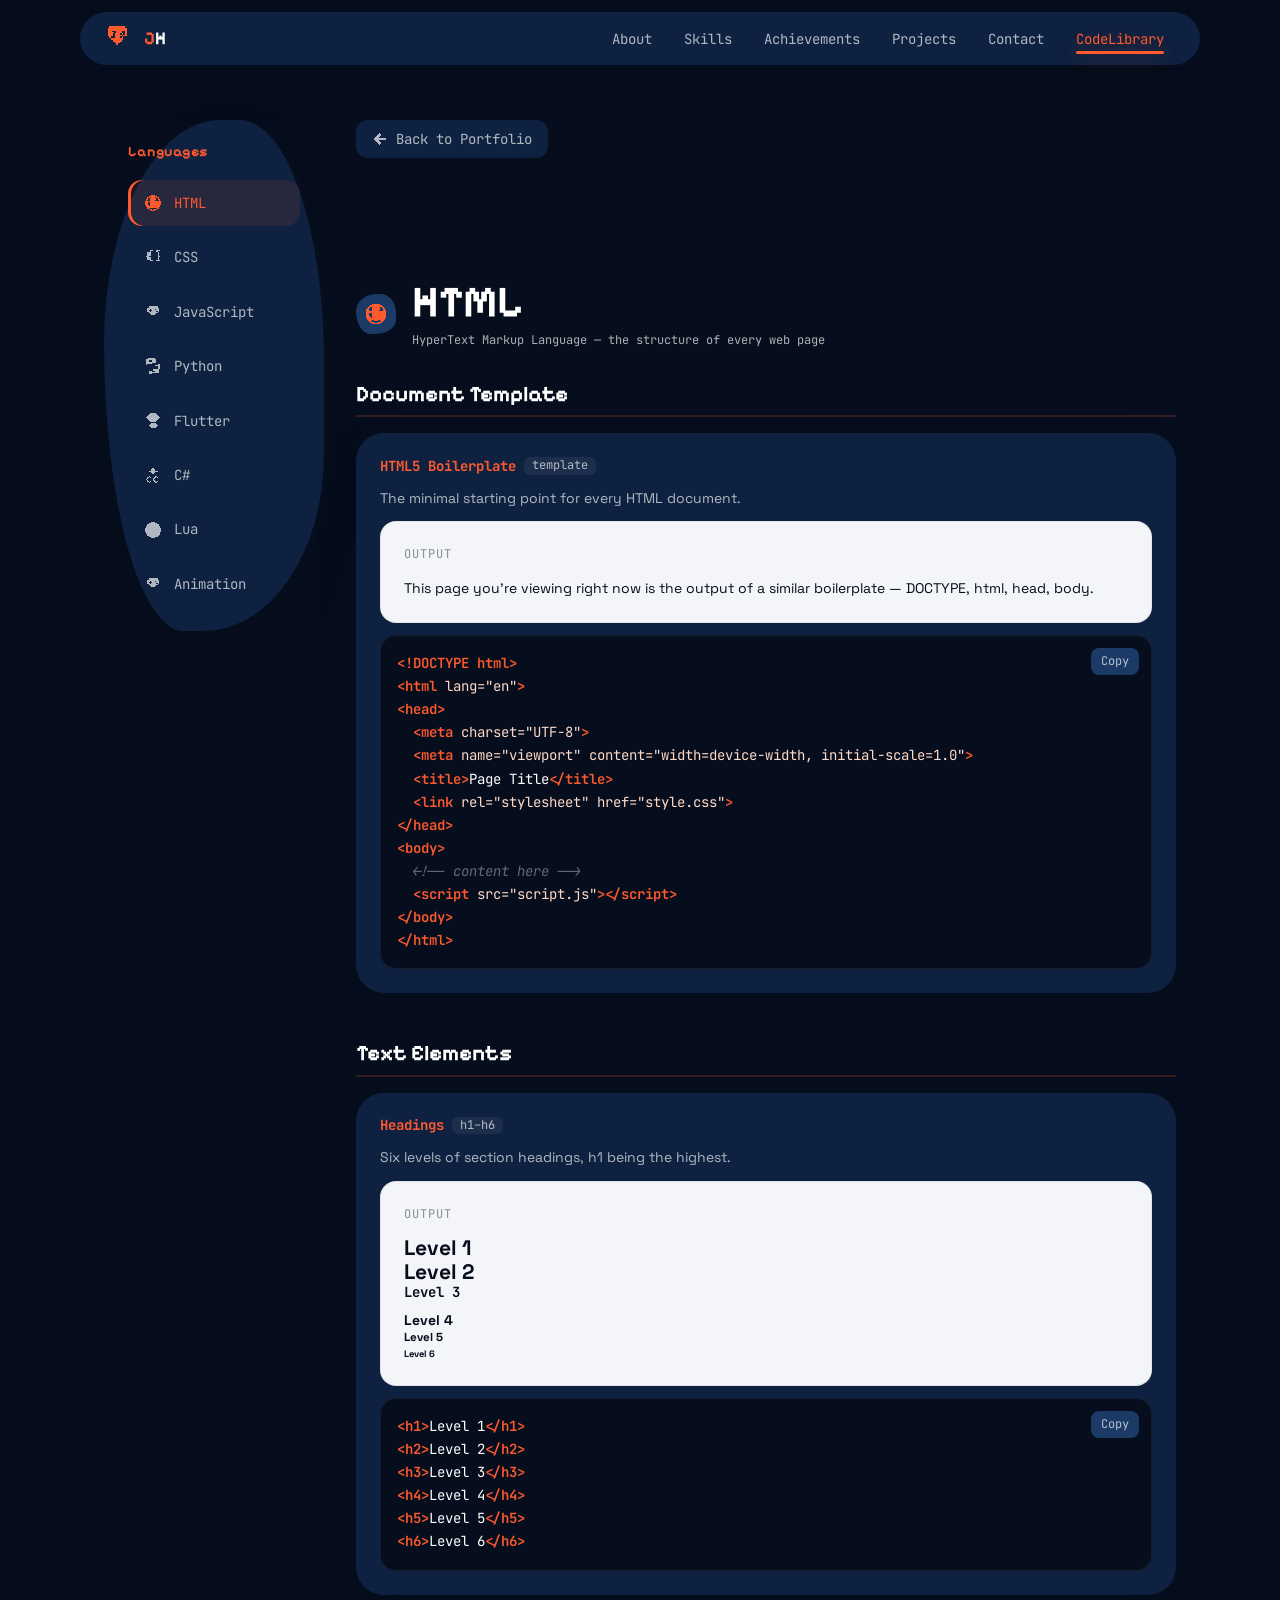
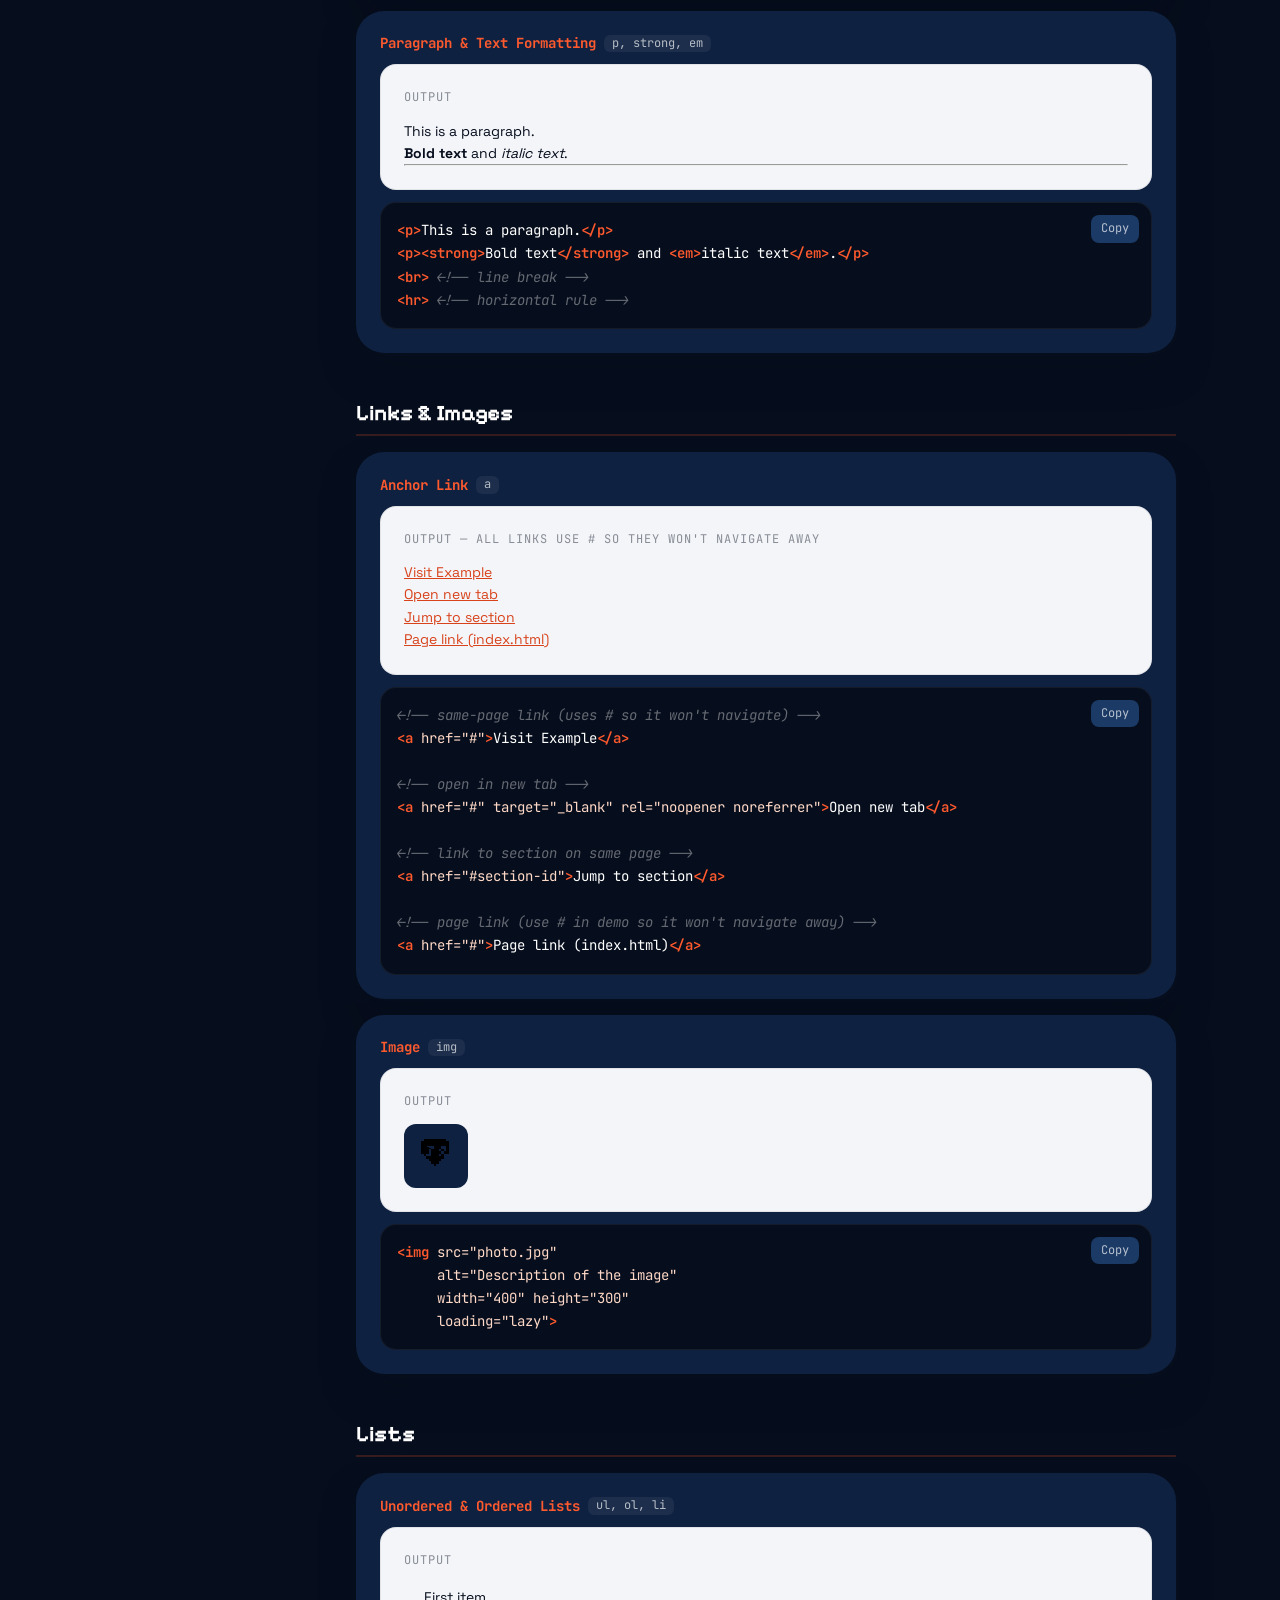
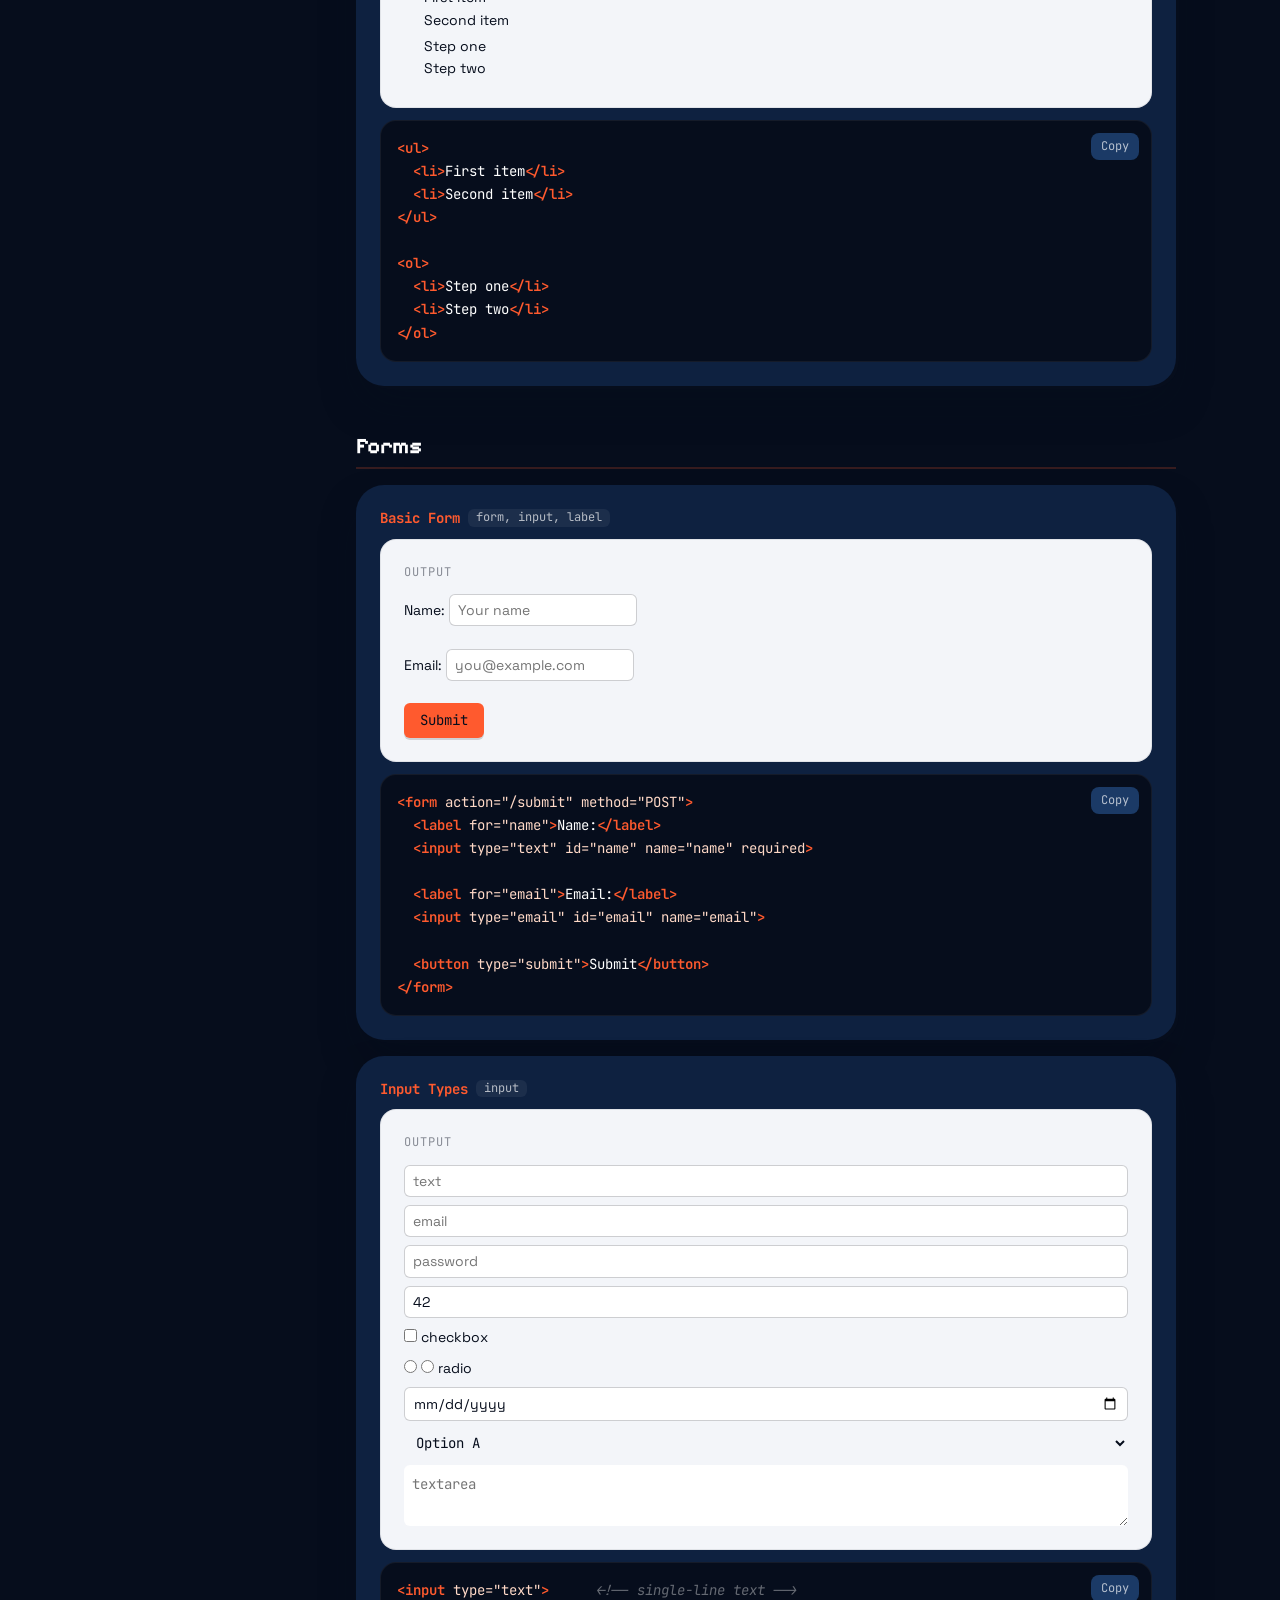
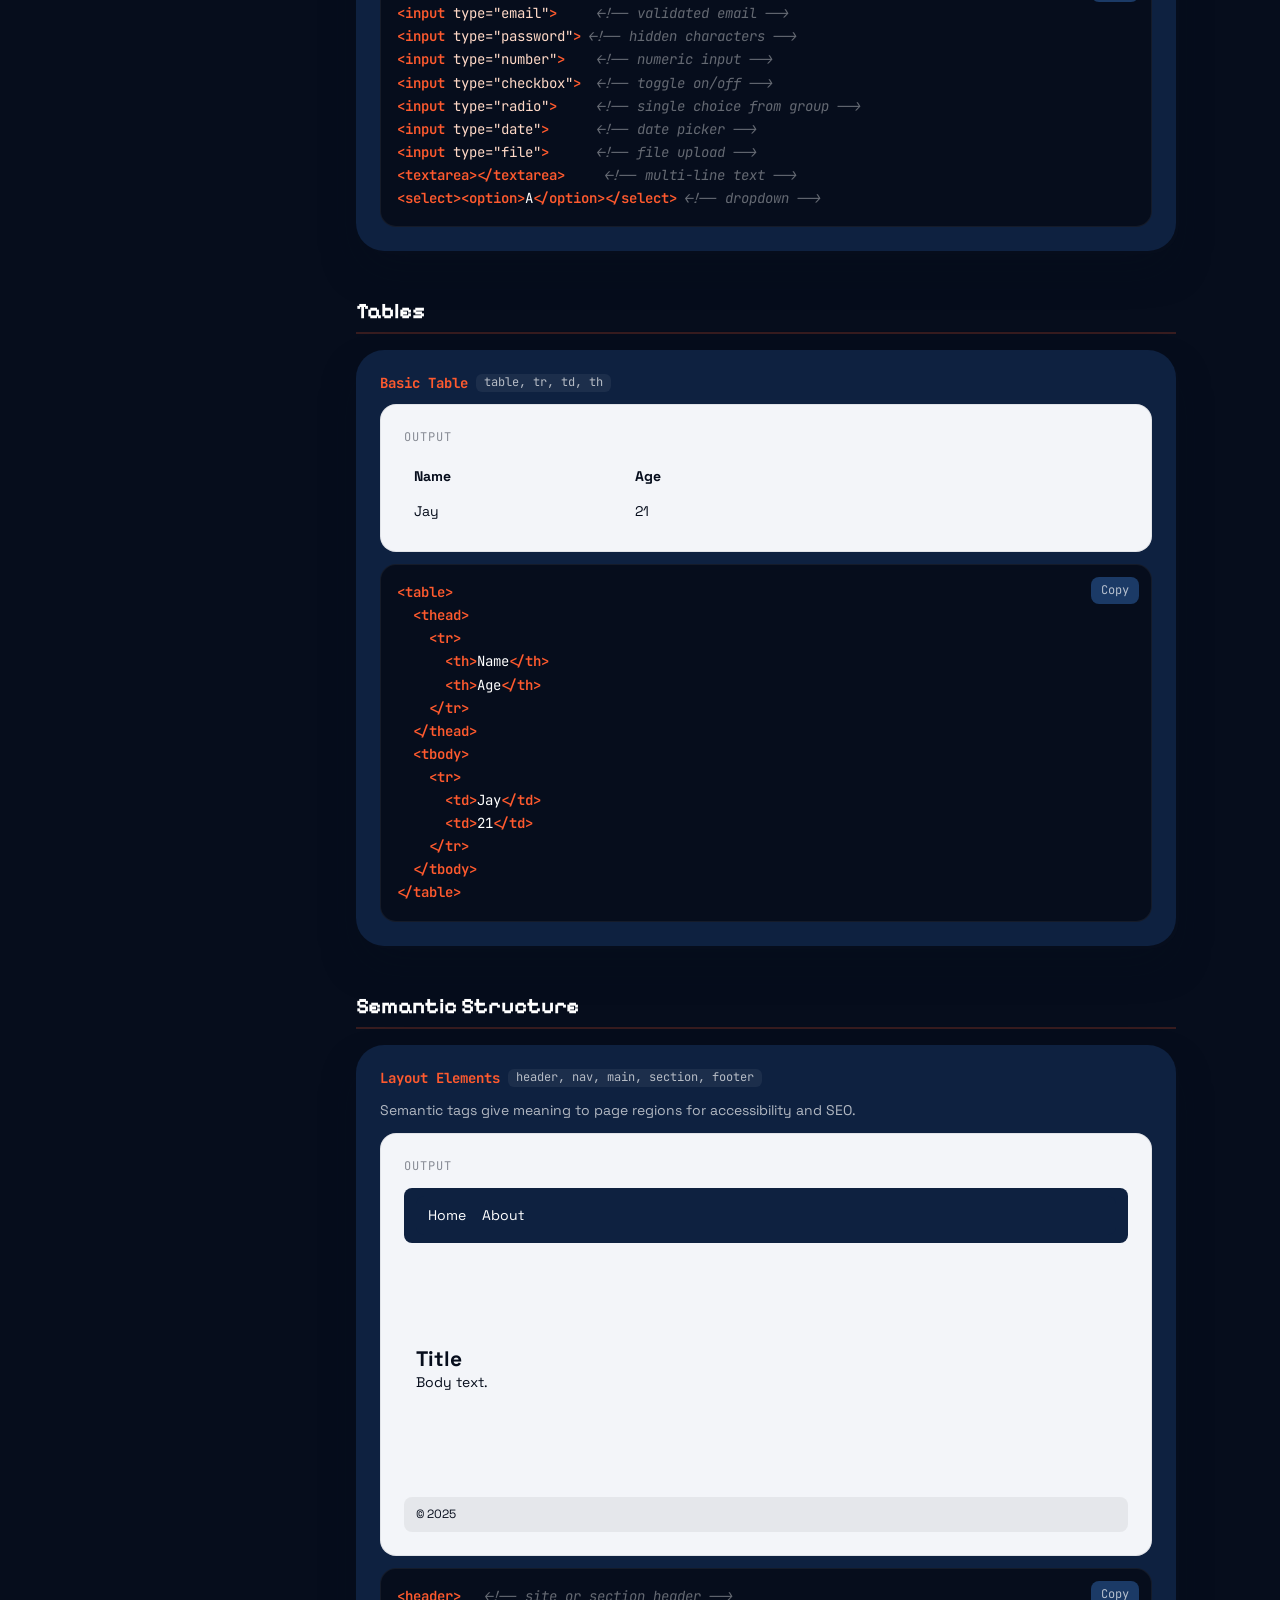
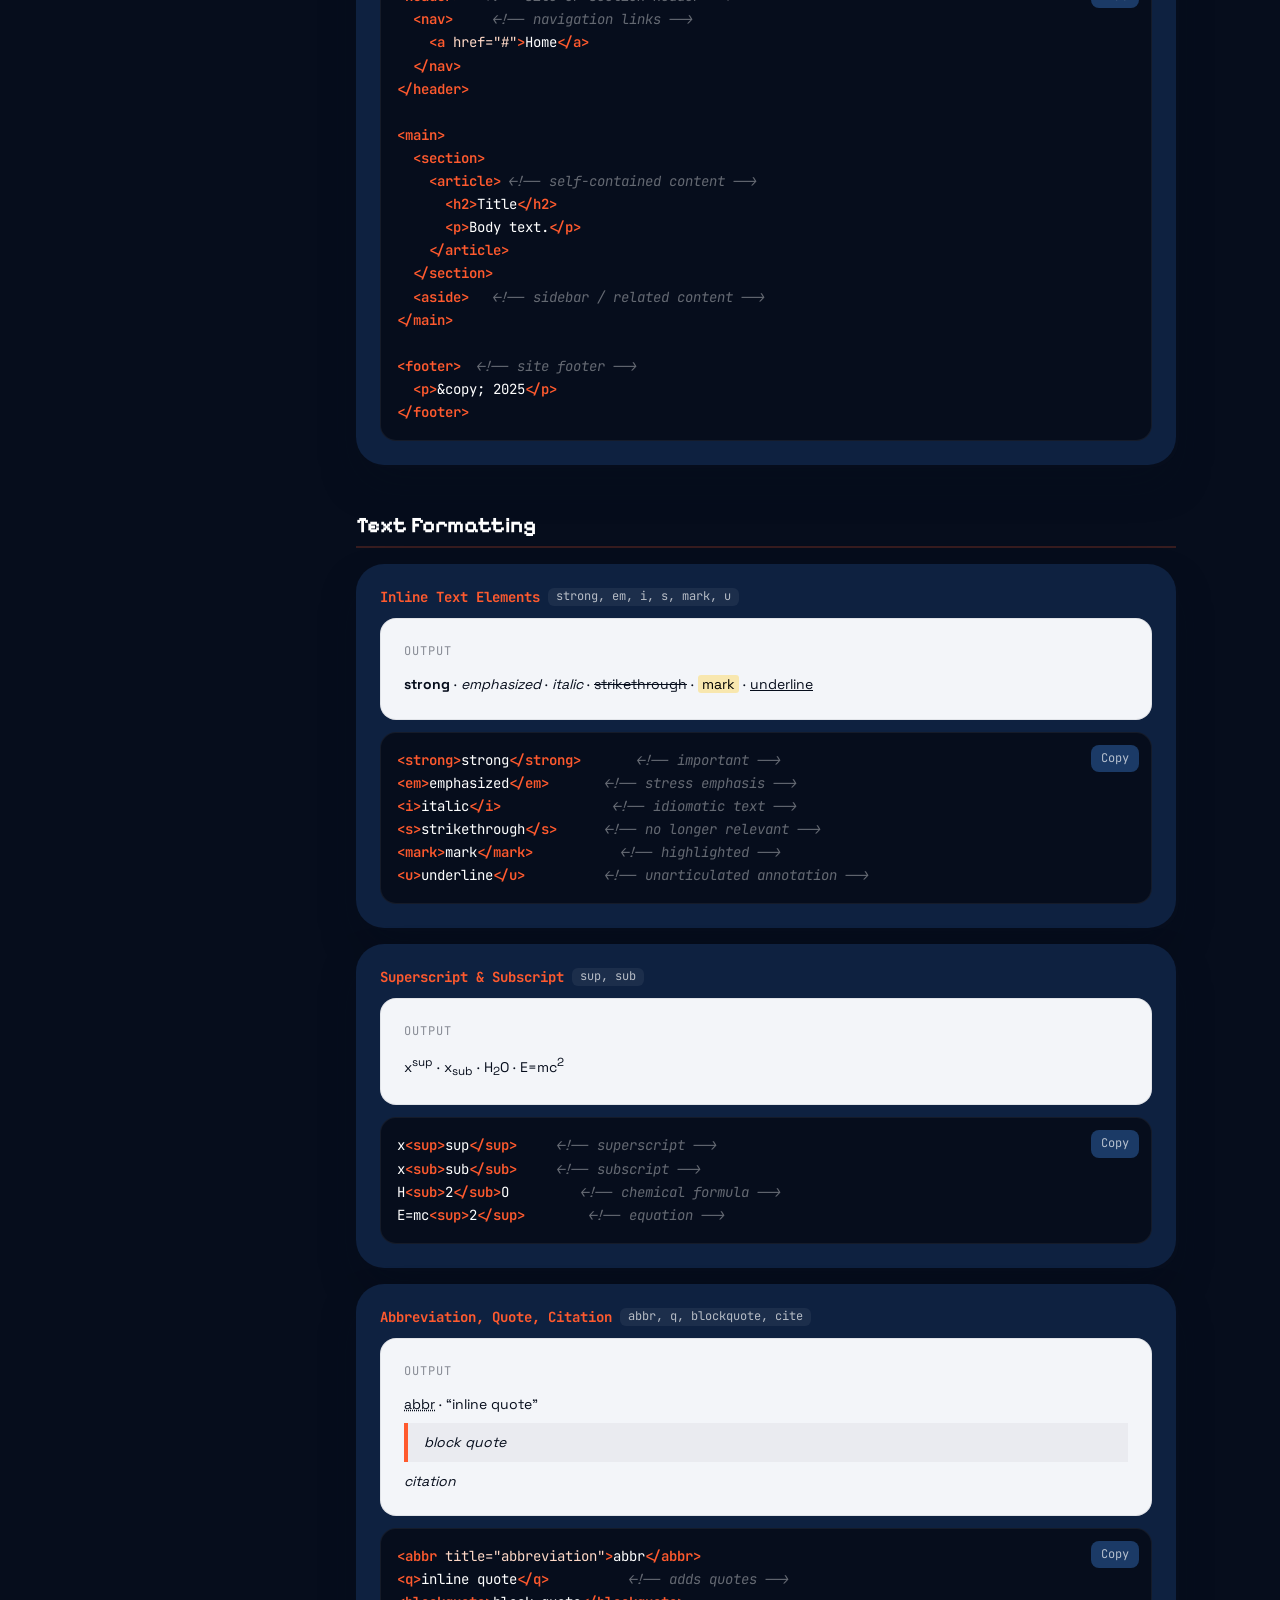
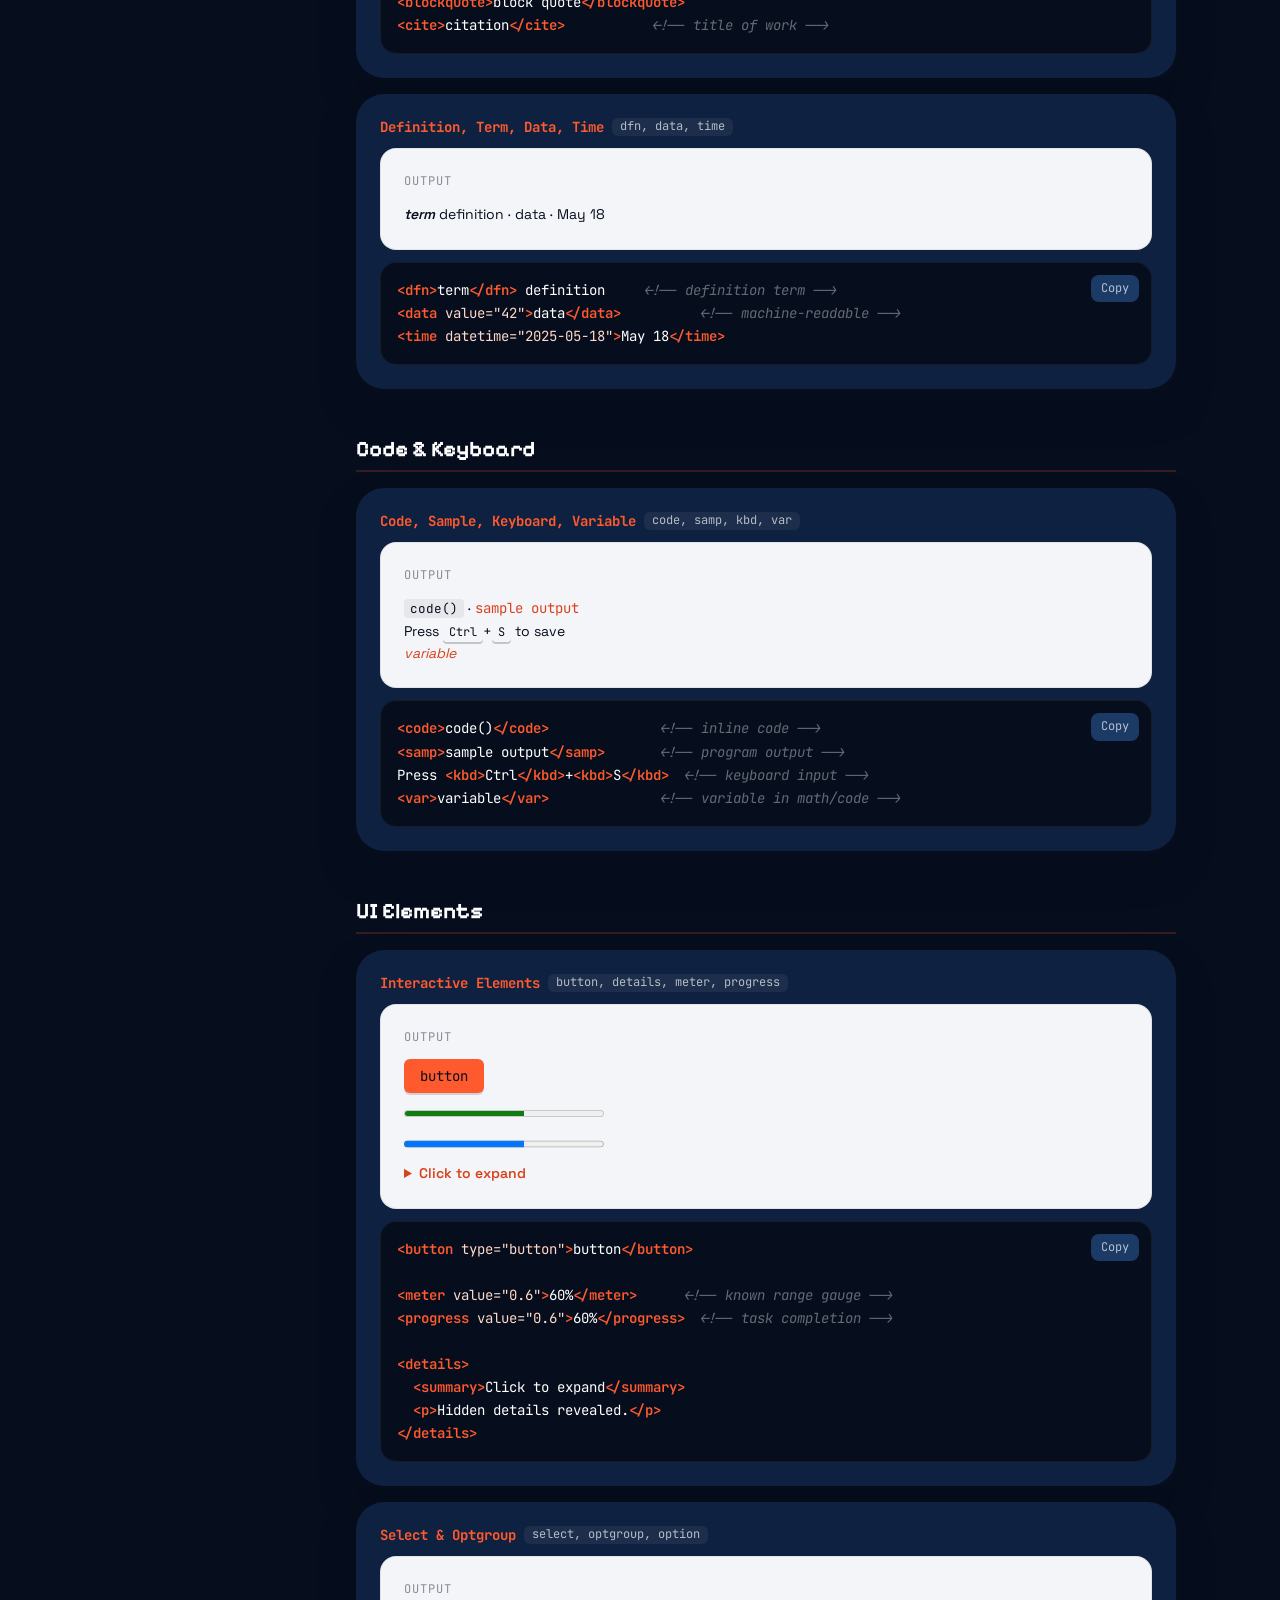
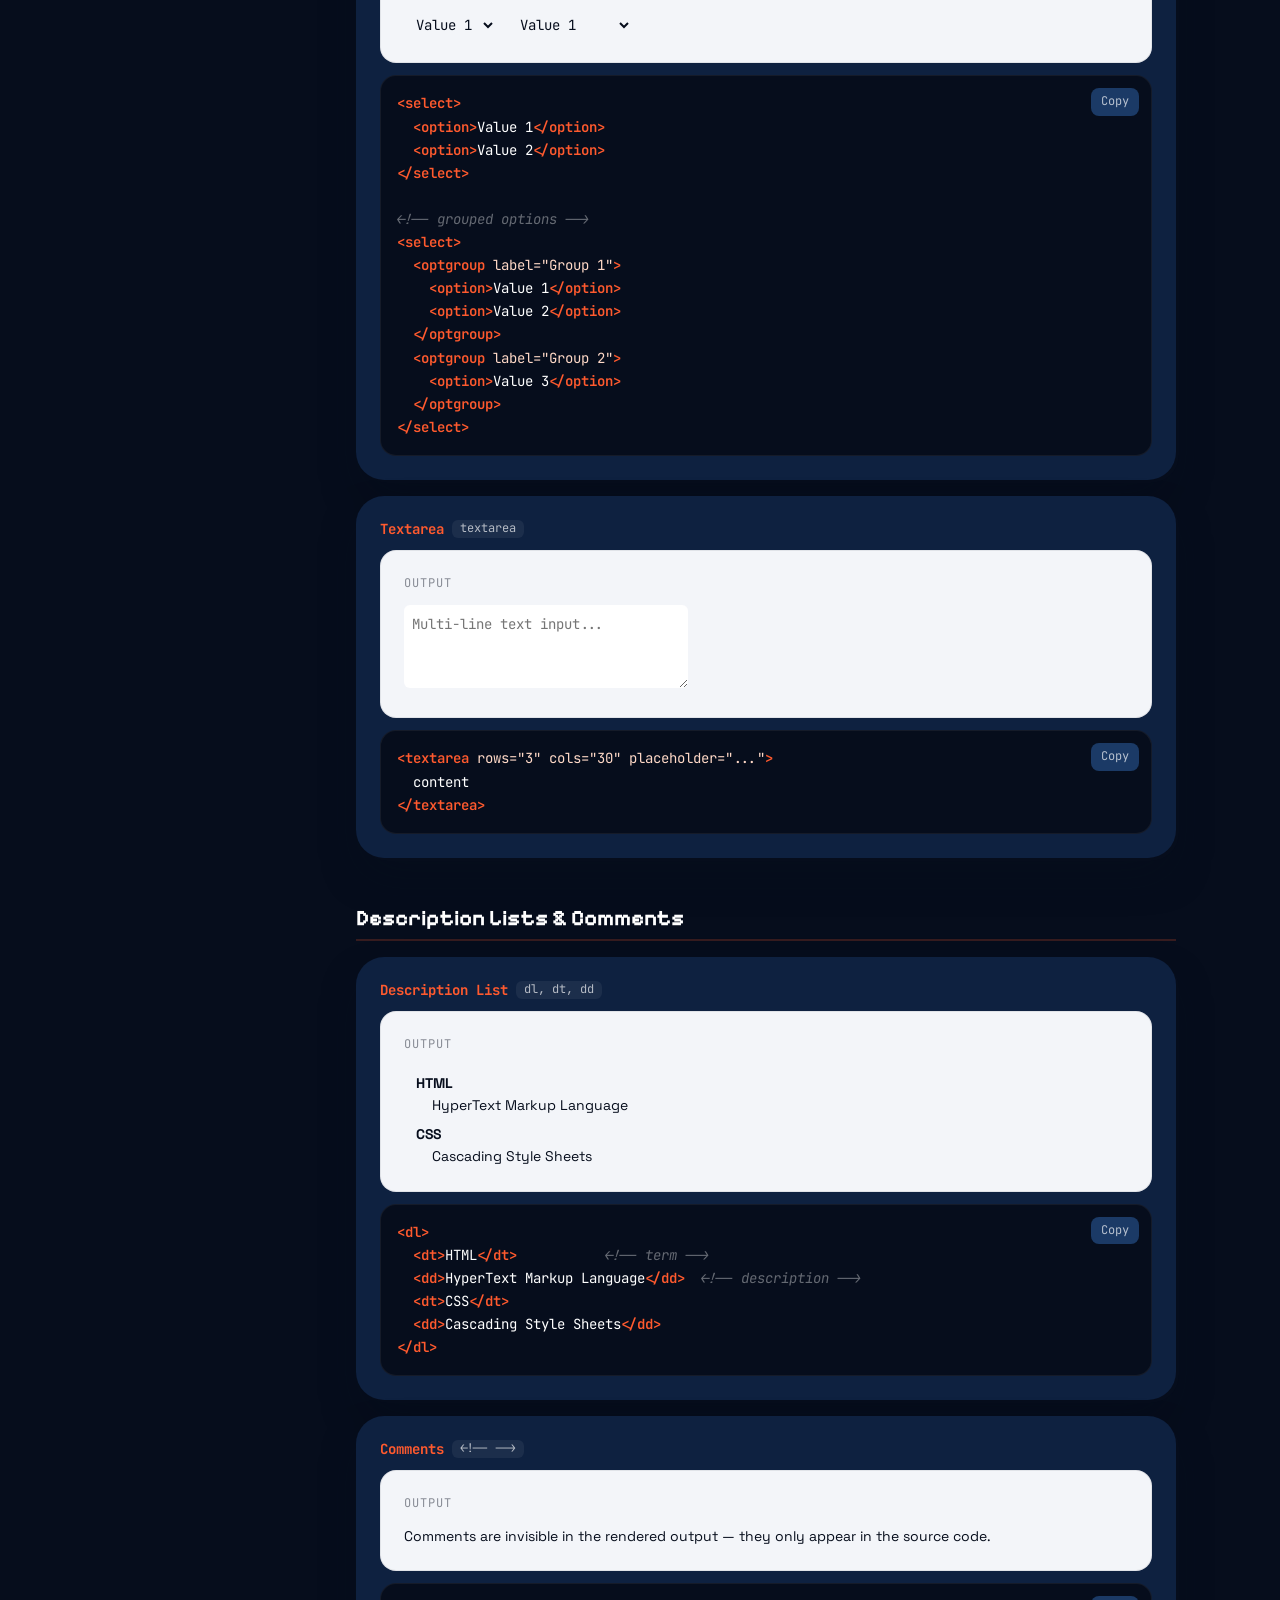
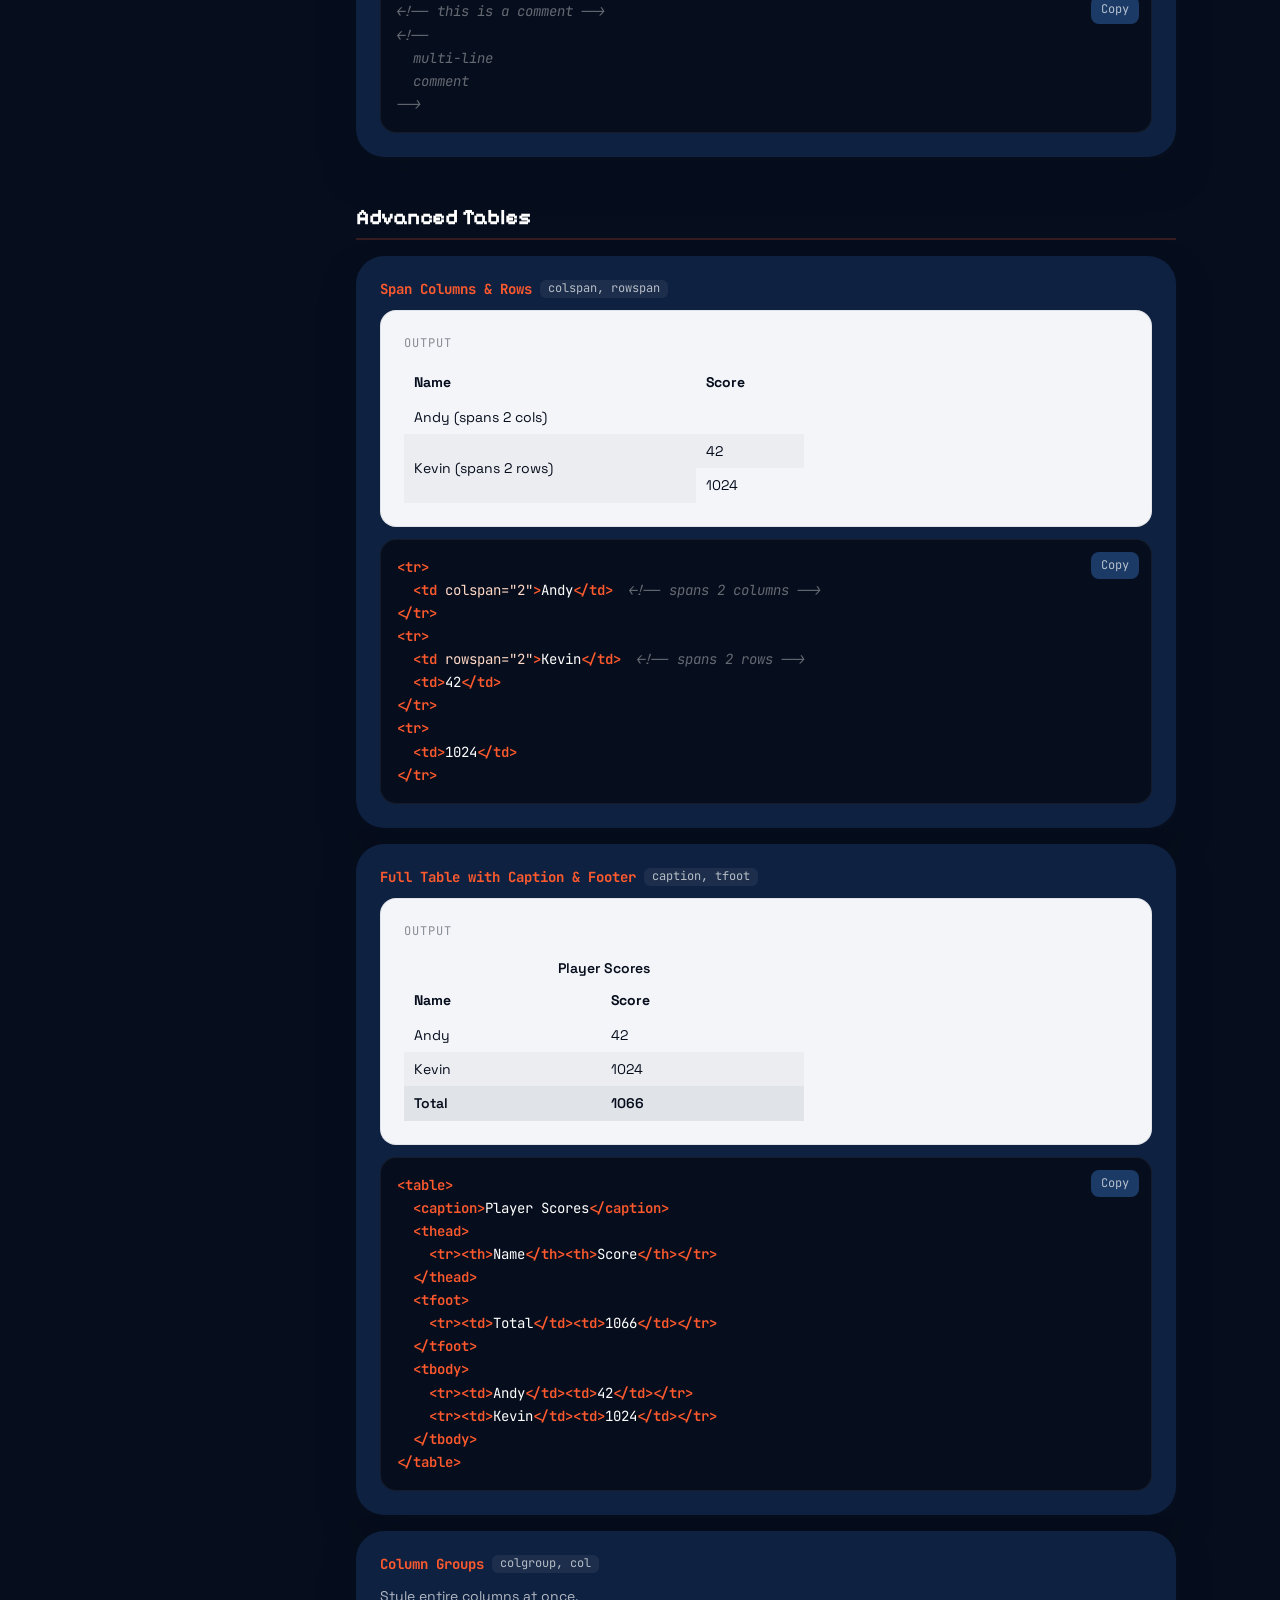
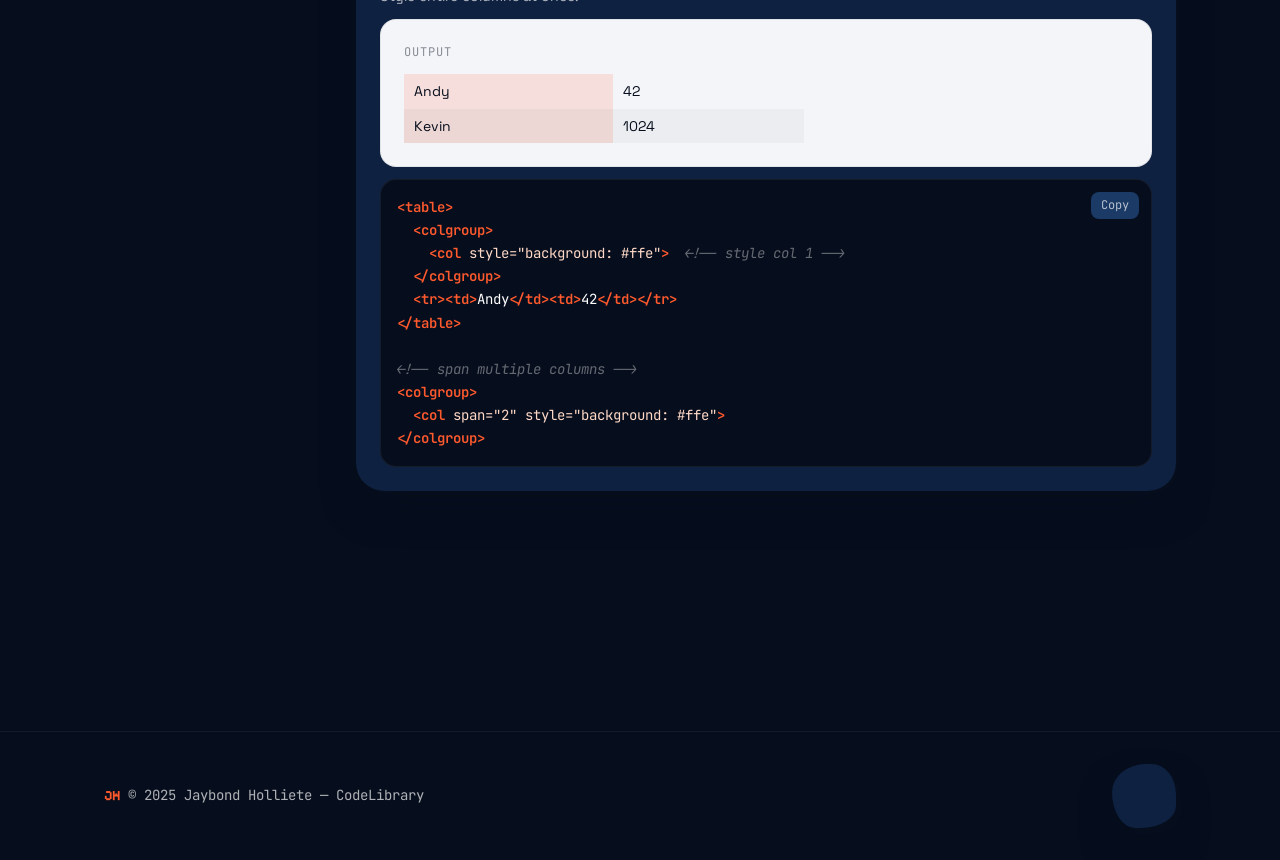
==== commit c1e4f67d: "fix: update navigation to use hash routing and clean tracking params Replace codelibrary.html links " ====
--- a/codelibrary.html
+++ b/codelibrary.html
@@ -54,7 +54,7 @@
       <li><a class="nav-link" href="index.html#achievements">Achievements</a></li>
       <li><a class="nav-link" href="index.html#projects">Projects</a></li>
       <li><a class="nav-link" href="index.html#contact">Contact</a></li>
-      <li><a class="nav-link is-active" href="codelibrary.html">CodeLibrary</a></li>
+      <li><a class="nav-link is-active" href="#codelibrary">CodeLibrary</a></li>
     </ul>
     <button class="nav-toggle" id="navToggle" aria-expanded="false" aria-controls="navLinks" aria-label="Toggle navigation">
       <svg class="bars" viewBox="0 0 16 16" shape-rendering="crispEdges" aria-hidden="true"><use href="#i-bars"/></svg>
@@ -202,22 +202,27 @@
           <div class="snippet-card">
             <h3>Anchor Link <span class="tag">a</span></h3>
             <div class="snippet-output">
-              <div class="out-label">Output</div>
-              <div class="out-content">
-                <a href="https://example.com">Visit Example</a><br>
-                <a href="https://example.com" target="_blank" rel="noopener noreferrer">Open new tab</a><br>
-                <a href="#panel-html">Jump to section</a>
-              </div>
-            </div>
-            <div class="codeblock">
-              <button class="copy-btn" type="button">Copy</button>
-              <pre><span class="tok-kw">&lt;a</span> <span class="tok-str">href="https://example.com"</span><span class="tok-kw">&gt;</span>Visit Example<span class="tok-kw">&lt;/a&gt;</span>
+              <div class="out-label">Output — all links use # so they won't navigate away</div>
+              <div class="out-content">
+                <a href="#">Visit Example</a><br>
+                <a href="#" target="_blank" rel="noopener noreferrer">Open new tab</a><br>
+                <a href="#">Jump to section</a><br>
+                <a href="#">Page link (index.html)</a>
+              </div>
+            </div>
+            <div class="codeblock">
+              <button class="copy-btn" type="button">Copy</button>
+              <pre><span class="tok-com">&lt;!-- same-page link (uses # so it won't navigate) --&gt;</span>
+<span class="tok-kw">&lt;a</span> <span class="tok-str">href="#"</span><span class="tok-kw">&gt;</span>Visit Example<span class="tok-kw">&lt;/a&gt;</span>
 
 <span class="tok-com">&lt;!-- open in new tab --&gt;</span>
-<span class="tok-kw">&lt;a</span> <span class="tok-str">href="https://example.com"</span> <span class="tok-str">target="_blank"</span> <span class="tok-str">rel="noopener noreferrer"</span><span class="tok-kw">&gt;</span>Open new tab<span class="tok-kw">&lt;/a&gt;</span>
+<span class="tok-kw">&lt;a</span> <span class="tok-str">href="#"</span> <span class="tok-str">target="_blank"</span> <span class="tok-str">rel="noopener noreferrer"</span><span class="tok-kw">&gt;</span>Open new tab<span class="tok-kw">&lt;/a&gt;</span>
 
 <span class="tok-com">&lt;!-- link to section on same page --&gt;</span>
-<span class="tok-kw">&lt;a</span> <span class="tok-str">href="#section-id"</span><span class="tok-kw">&gt;</span>Jump to section<span class="tok-kw">&lt;/a&gt;</span></pre>
+<span class="tok-kw">&lt;a</span> <span class="tok-str">href="#section-id"</span><span class="tok-kw">&gt;</span>Jump to section<span class="tok-kw">&lt;/a&gt;</span>
+
+<span class="tok-com">&lt;!-- page link (use # in demo so it won't navigate away) --&gt;</span>
+<span class="tok-kw">&lt;a</span> <span class="tok-str">href="#"</span><span class="tok-kw">&gt;</span>Page link (index.html)<span class="tok-kw">&lt;/a&gt;</span></pre>
             </div>
           </div>
           <div class="snippet-card">
@@ -381,8 +386,8 @@
                 <header style="background:var(--navy-800);color:var(--white);padding:8px 12px;border-radius:8px">
                   <nav>
                     <ul>
-                      <li><a href="#panel-html">Home</a></li>
-                      <li><a href="#panel-css">About</a></li>
+                      <li><a href="#">Home</a></li>
+                      <li><a href="#">About</a></li>
                     </ul>
                   </nav>
                 </header>
@@ -1121,8 +1126,8 @@
             <div class="snippet-output">
               <div class="out-label">Output — hover and click these links</div>
               <div class="out-content">
-                <a href="#panel-css" class="demo-link">Hover me — I turn orange</a>
-                <a href="#panel-css" class="demo-link" style="margin-left:12px">Click me — I flash red briefly</a>
+                <a href="#" class="demo-link">Hover me — I turn orange</a>
+                <a href="#" class="demo-link" style="margin-left:12px">Click me — I flash red briefly</a>
               </div>
             </div>
             <div class="codeblock">
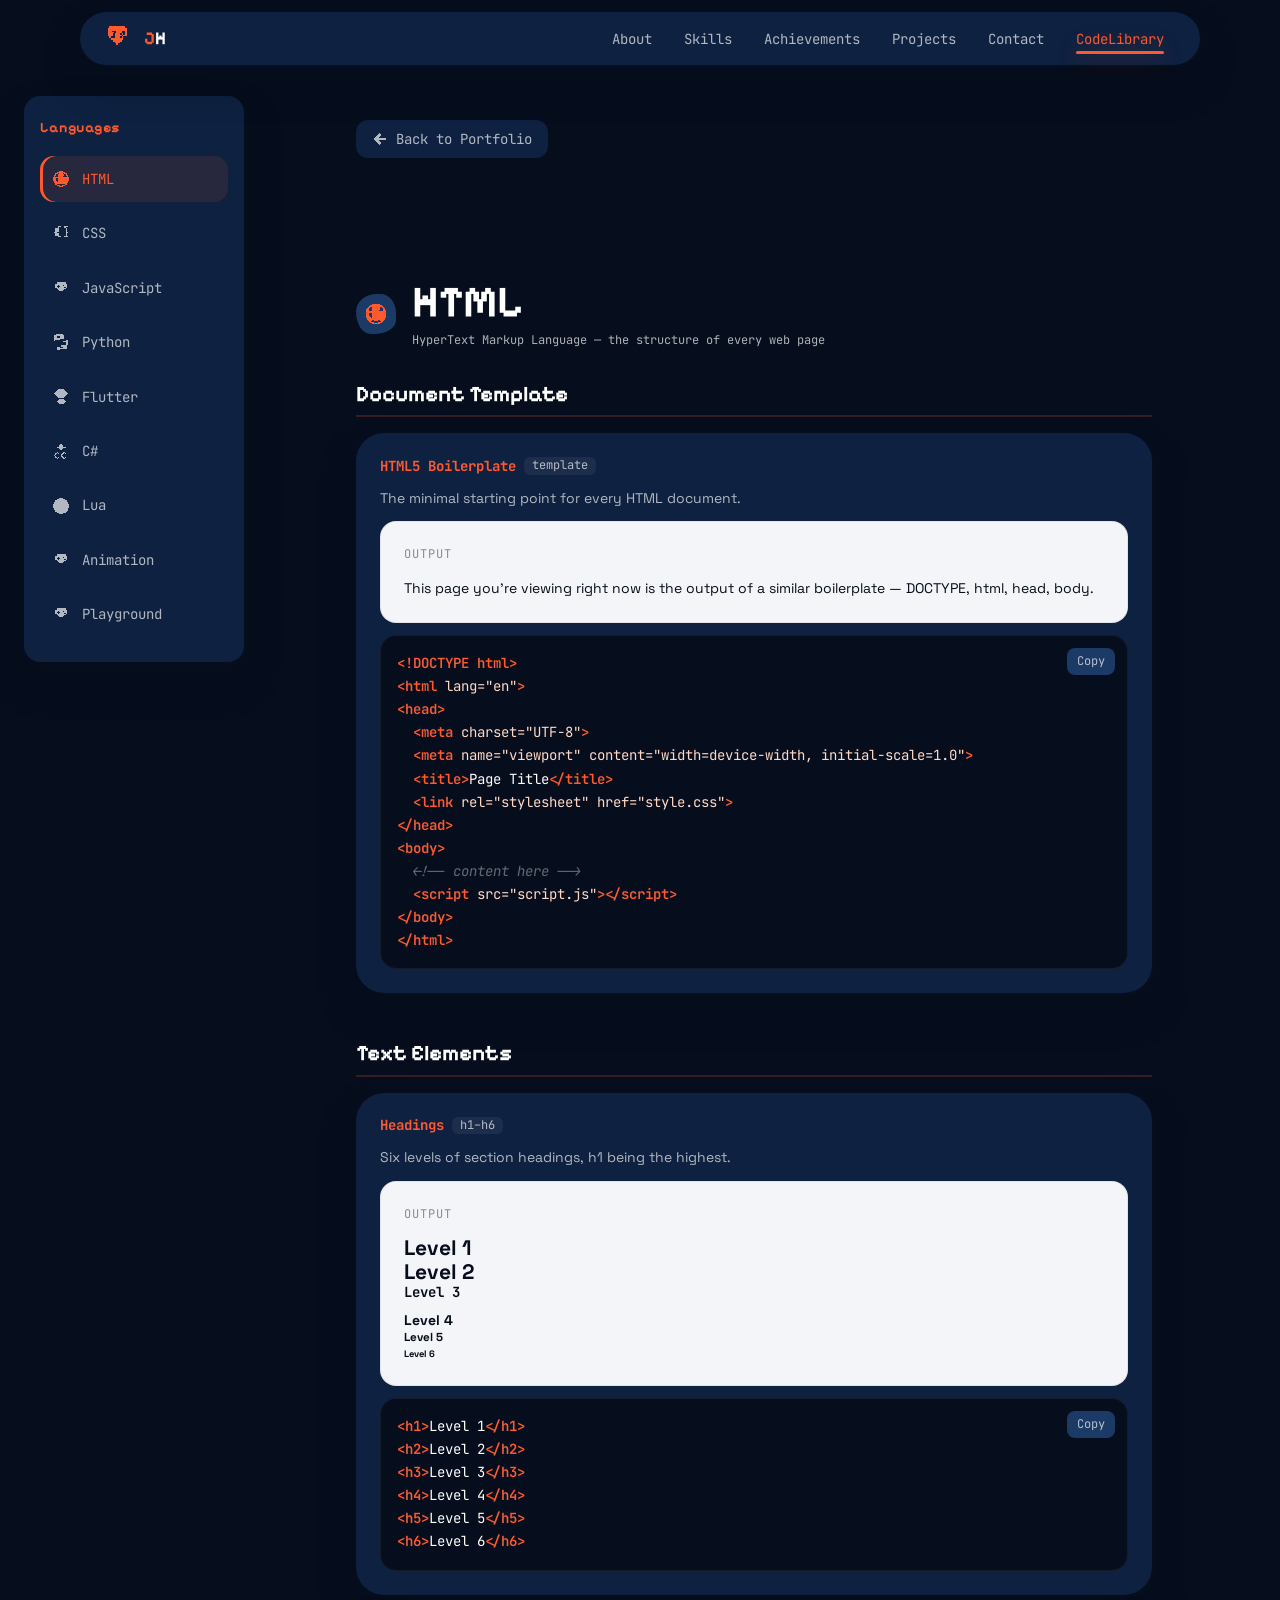
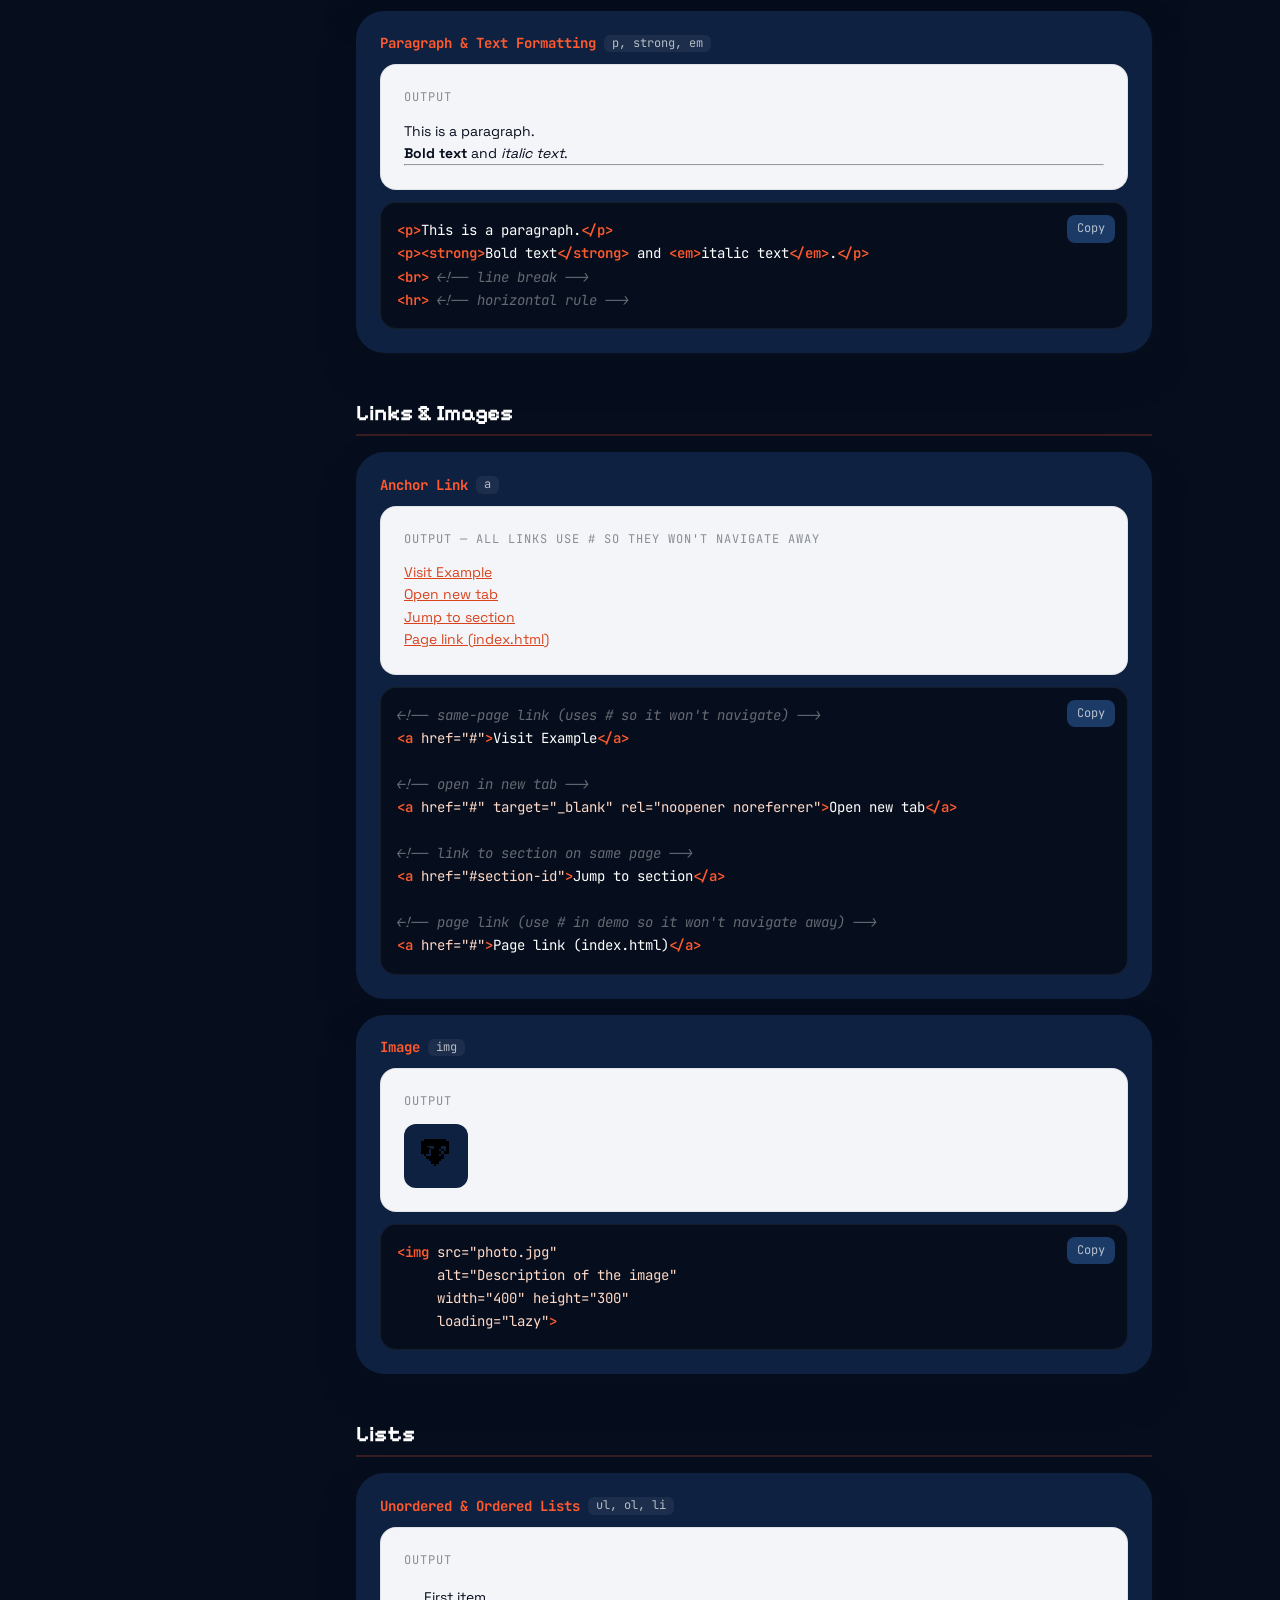
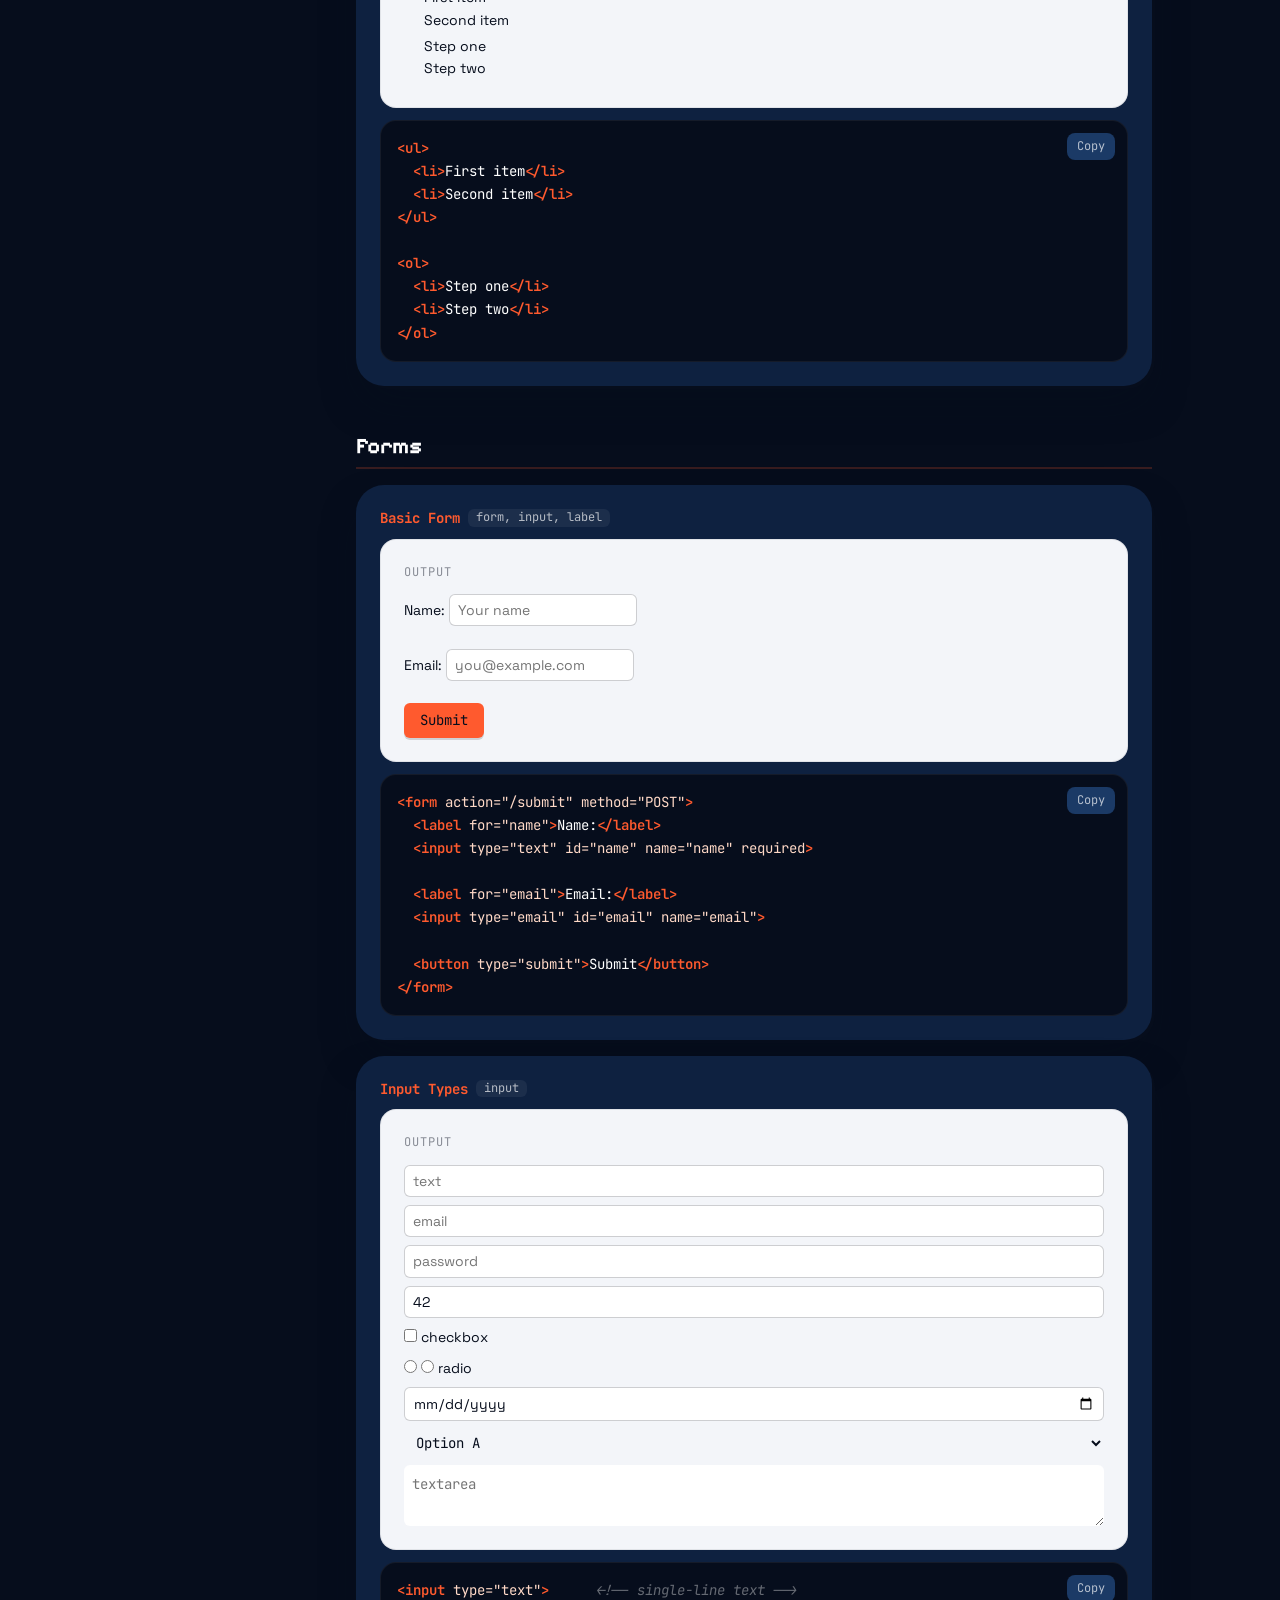
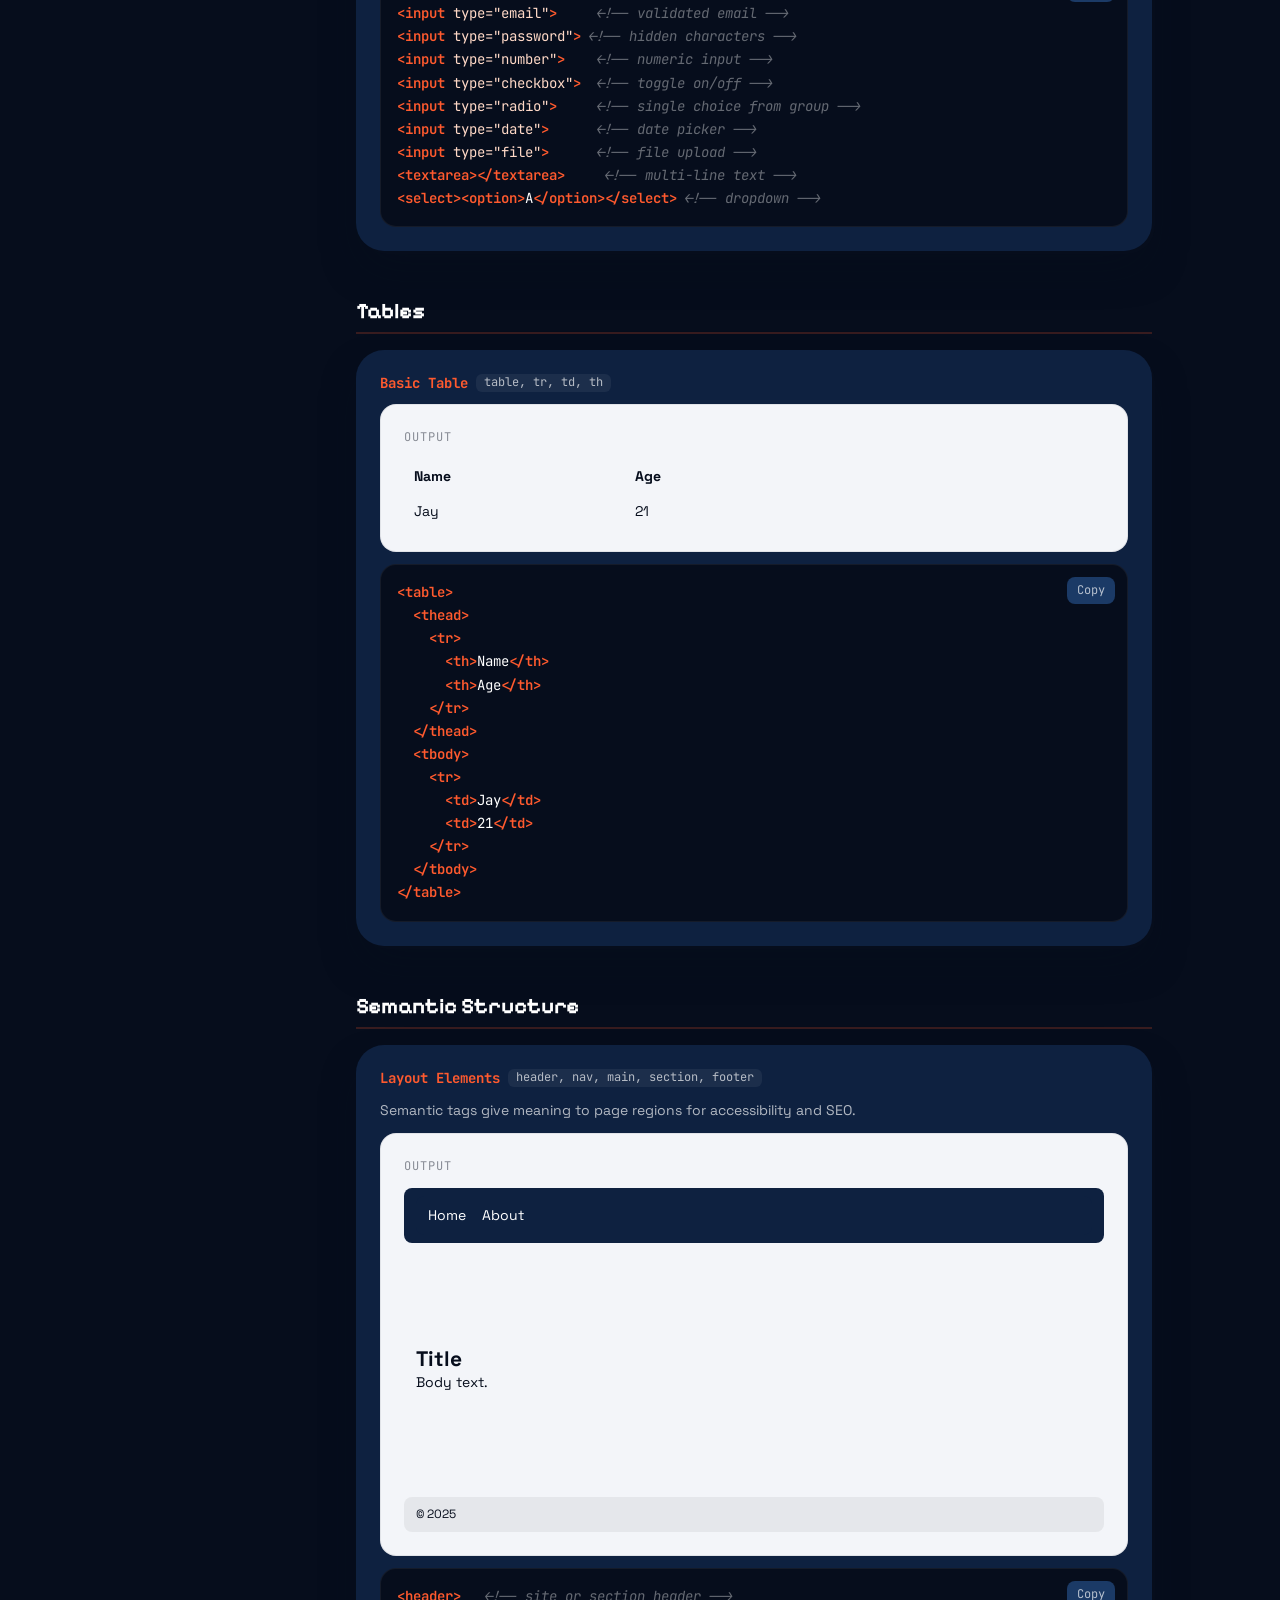
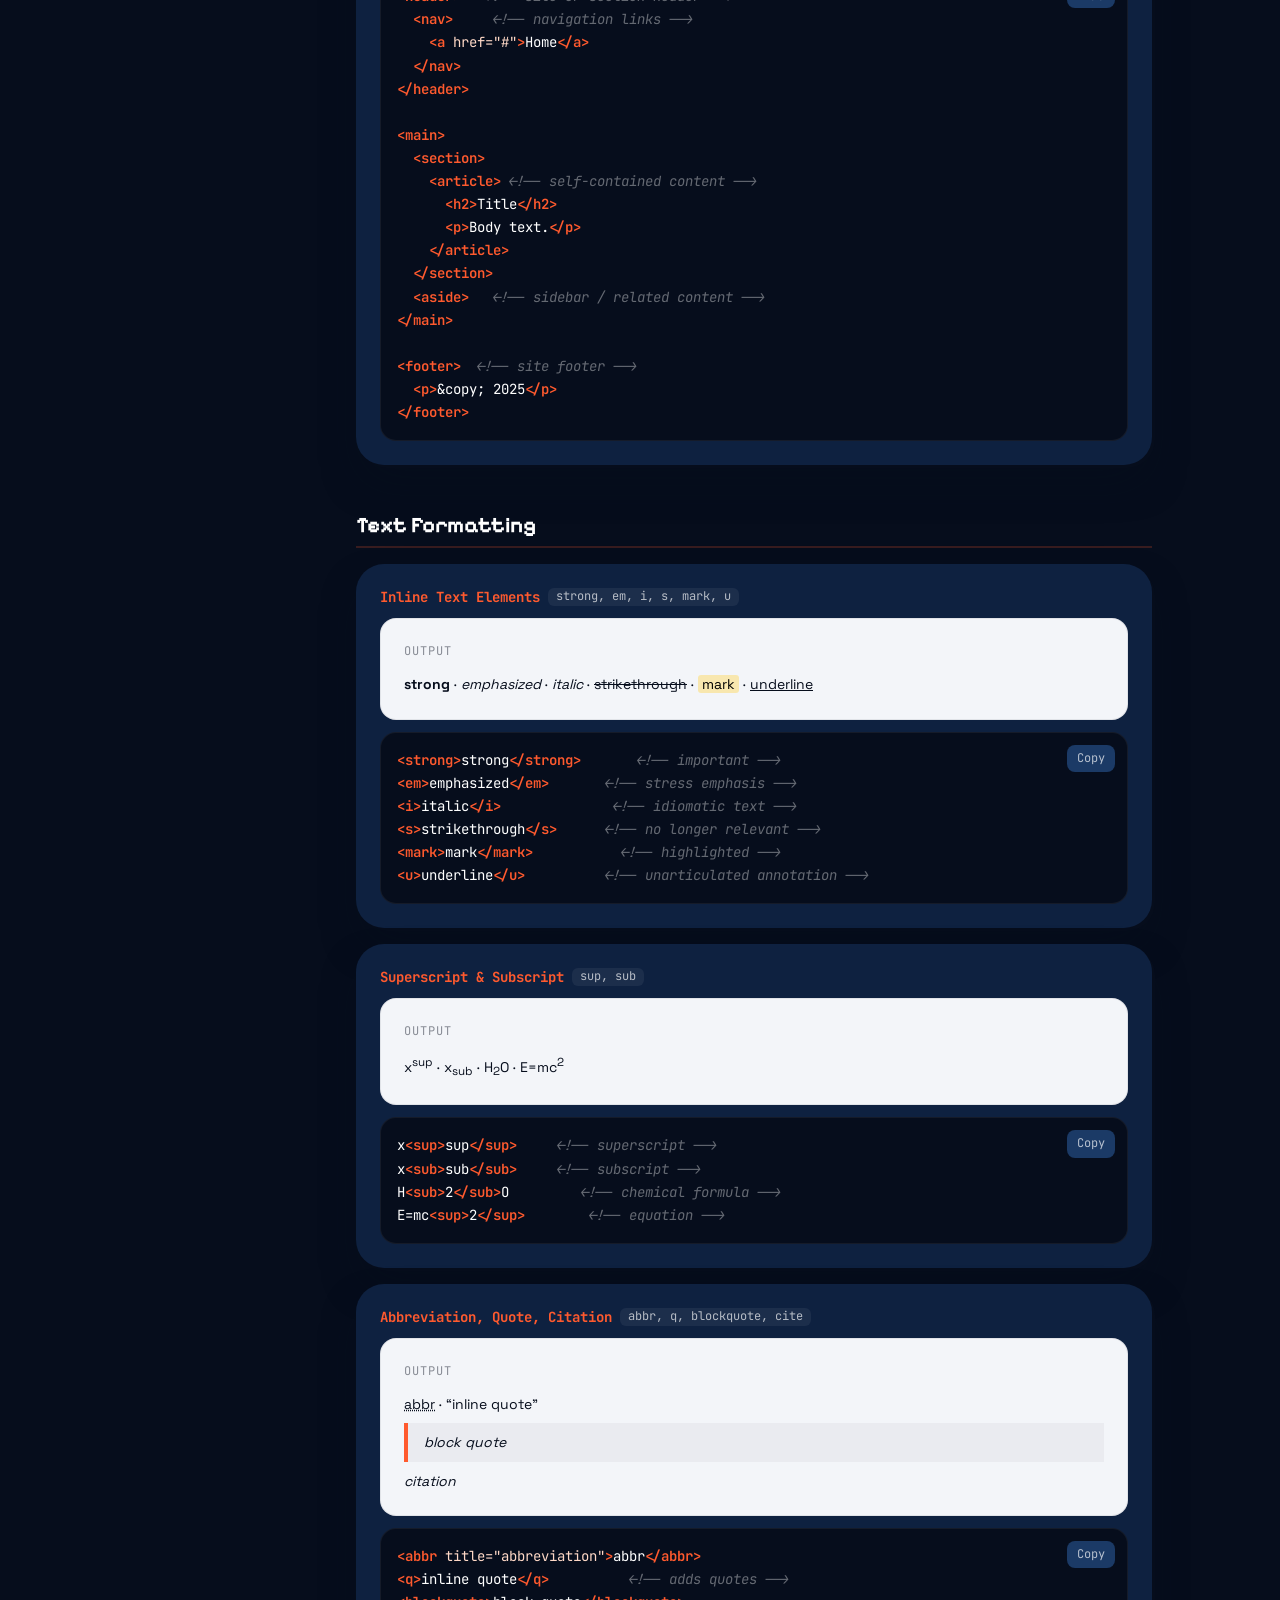
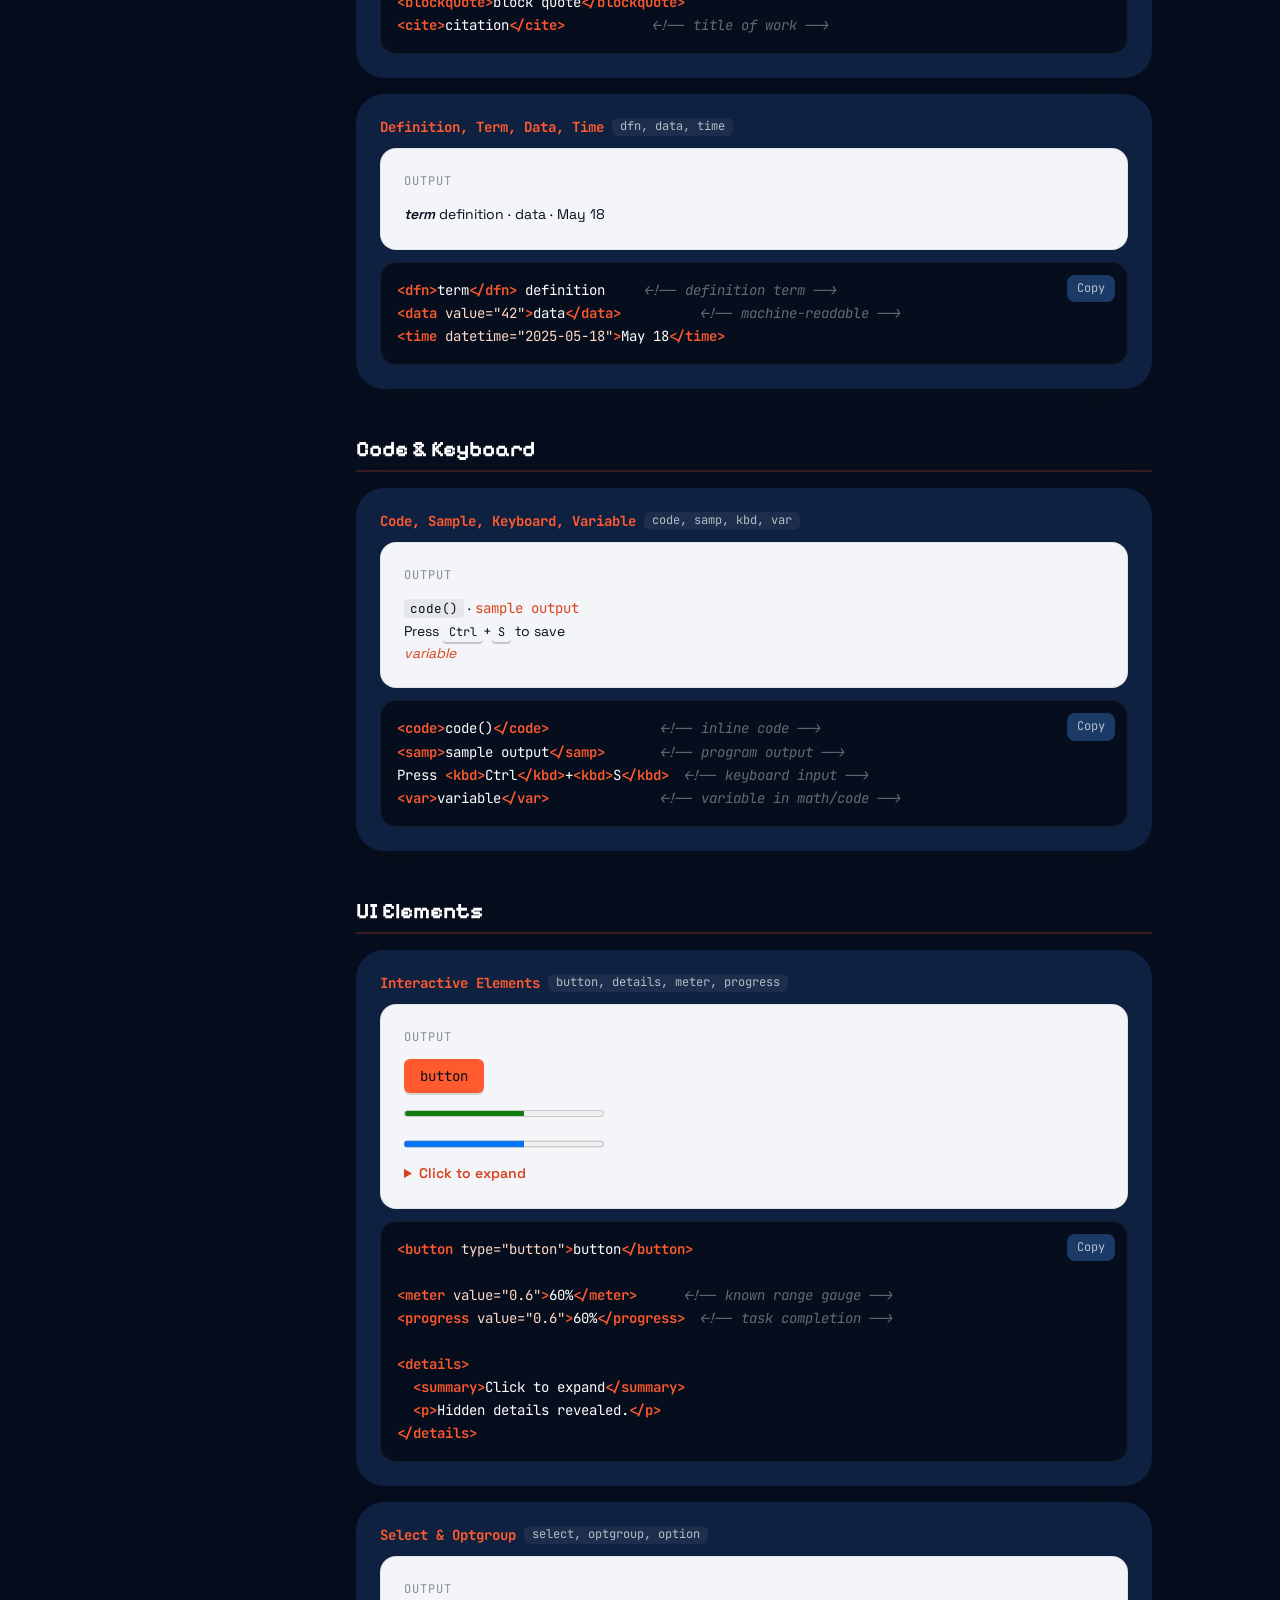
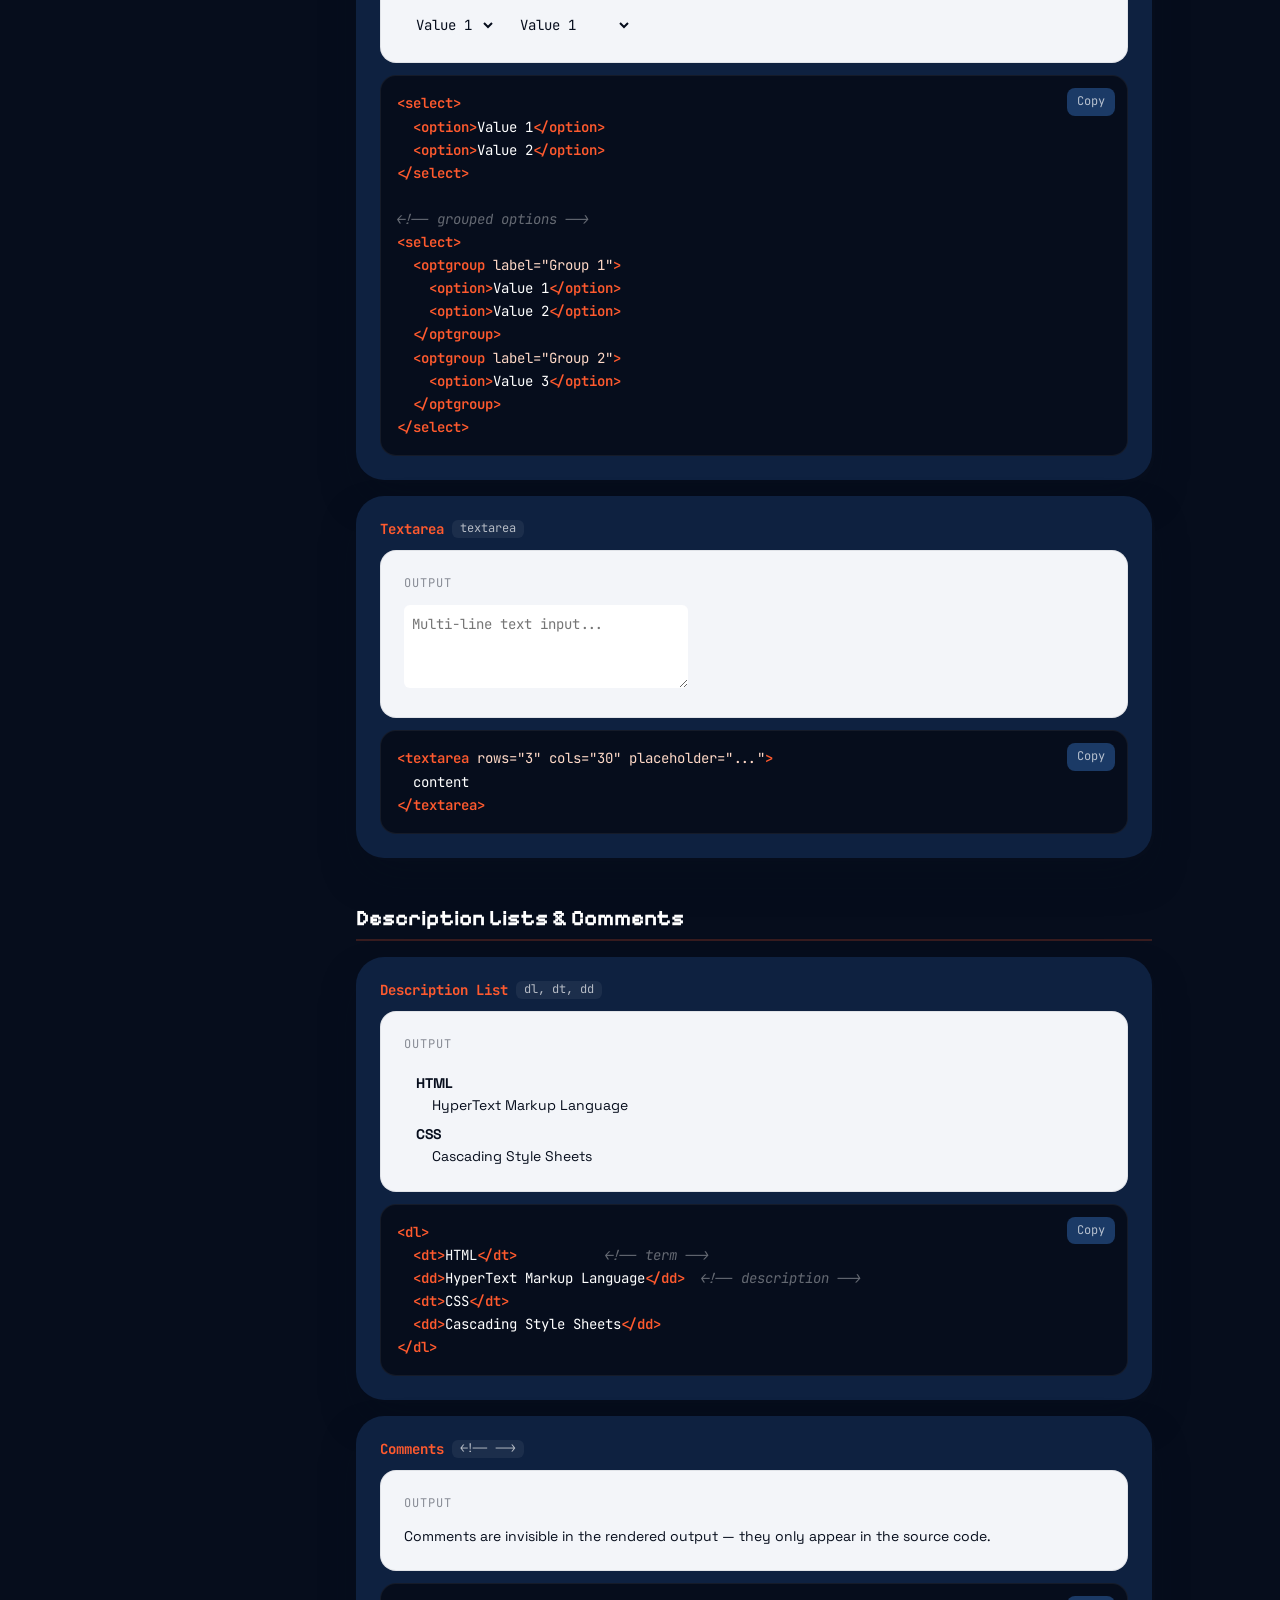
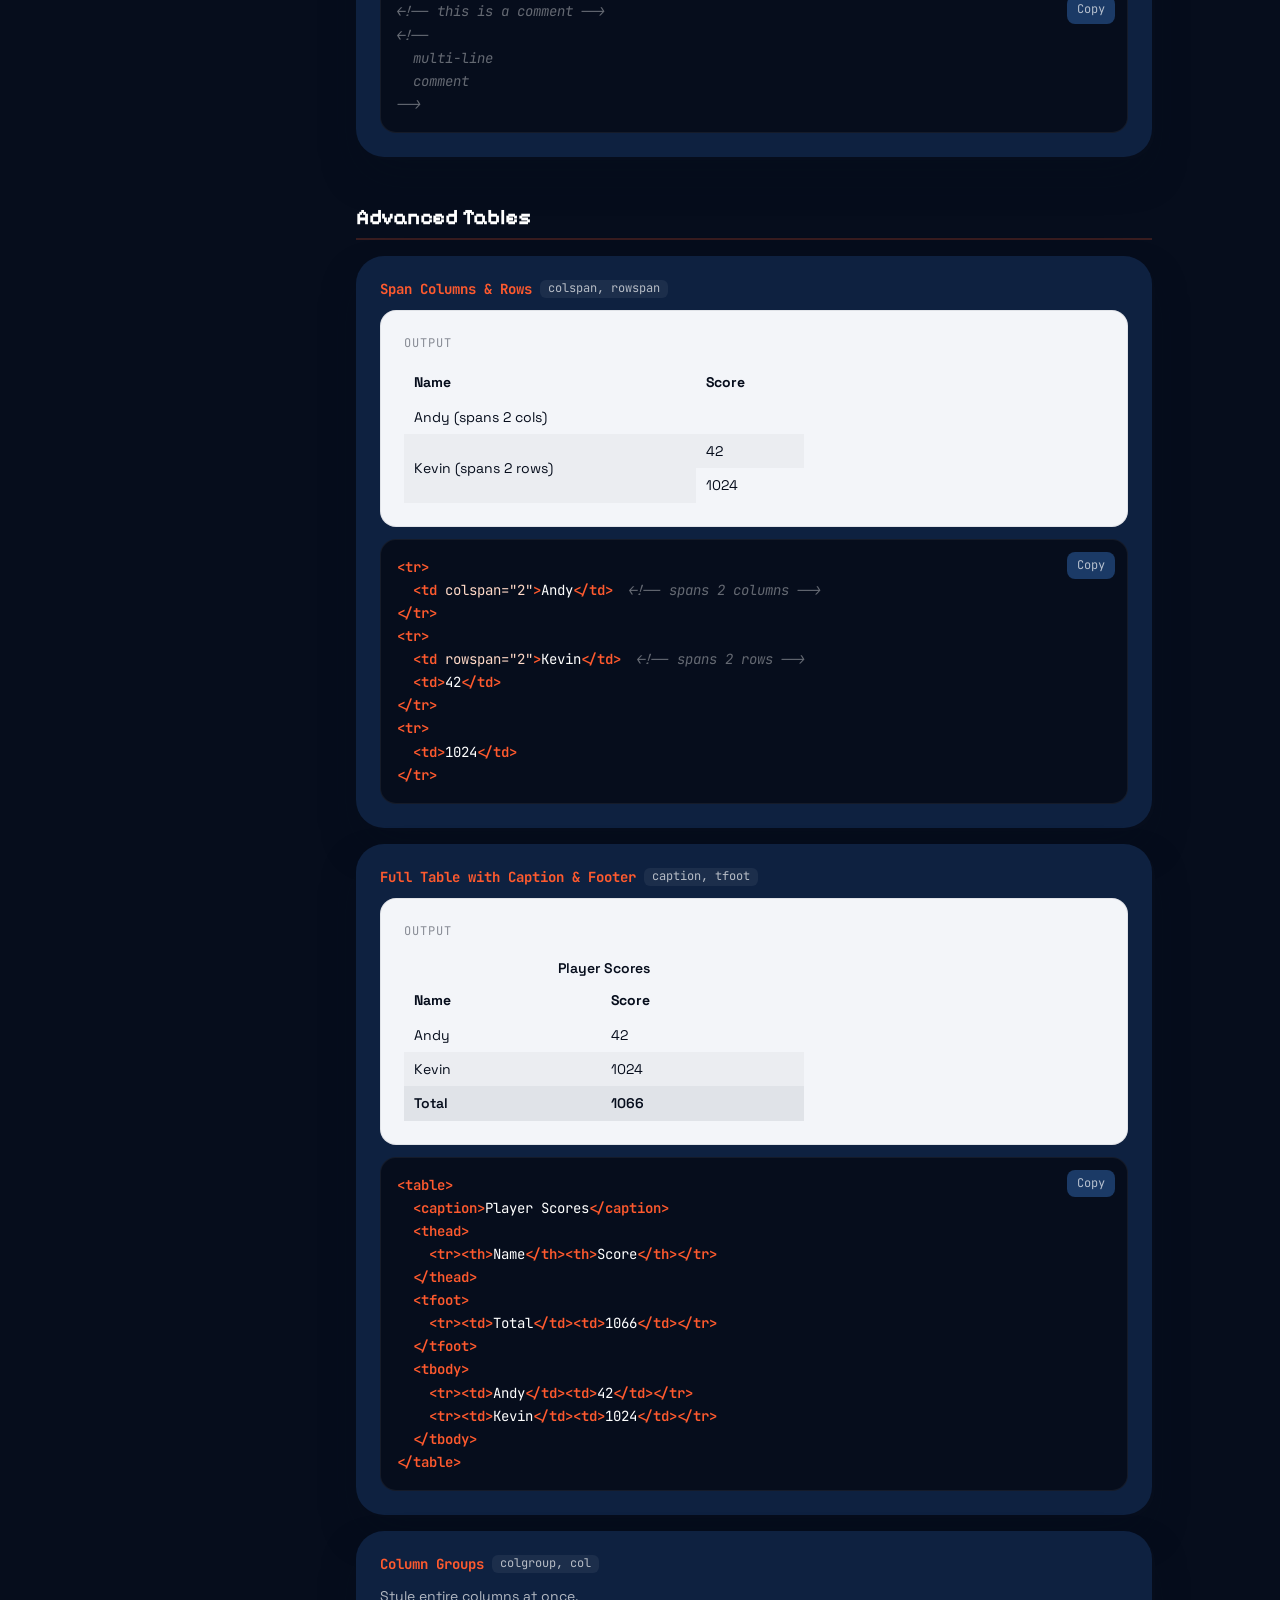
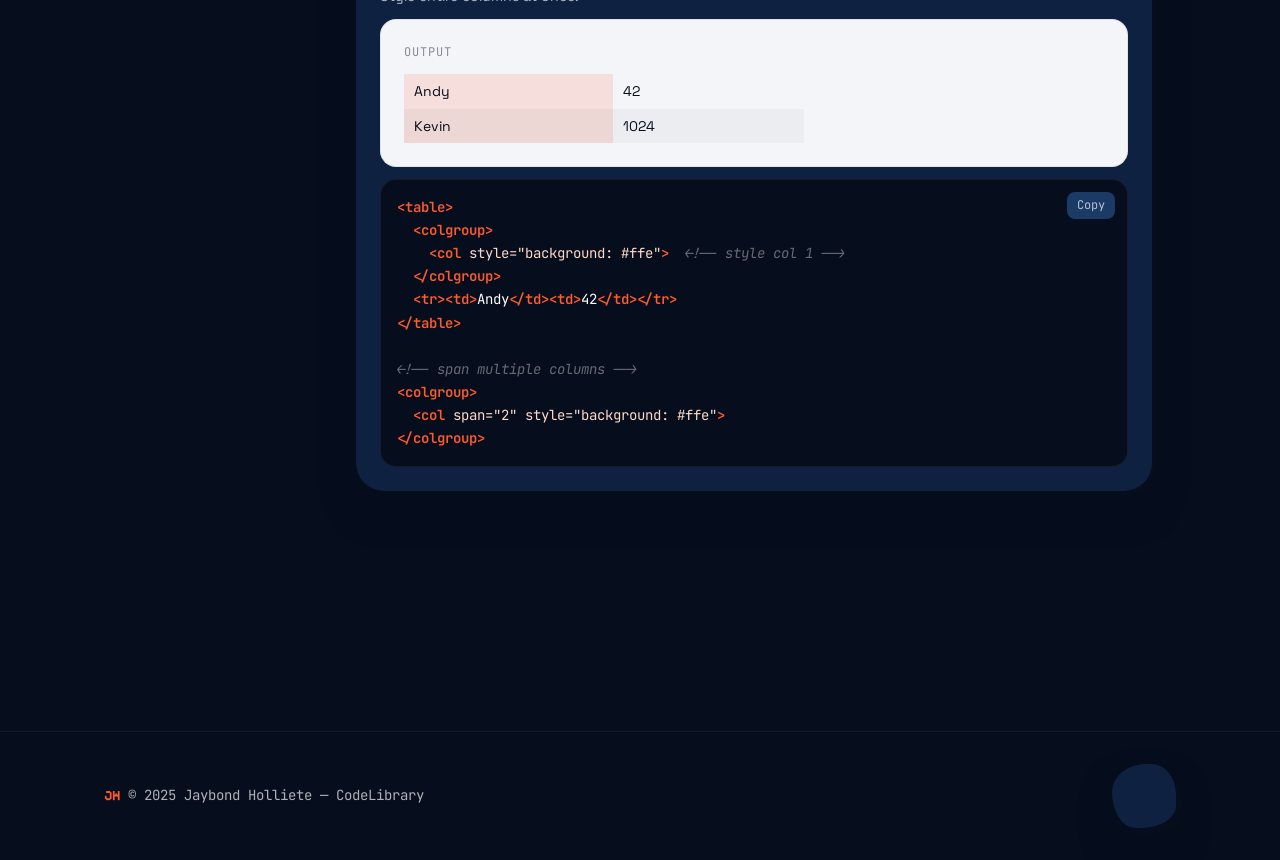
==== commit 5b273d06: "feat: add interactive code playground with live HTML/CSS/JS preview Add Playground panel with split-" ====
--- a/codelibrary.html
+++ b/codelibrary.html
@@ -100,6 +100,10 @@
         <svg class="ico" viewBox="0 0 16 16" shape-rendering="crispEdges" aria-hidden="true"><use href="#i-controller"/></svg>
         Animation
       </button>
+      <button class="lib-lang-btn" data-lang="playground" type="button">
+        <svg class="ico" viewBox="0 0 16 16" shape-rendering="crispEdges" aria-hidden="true"><use href="#i-controller"/></svg>
+        Playground
+      </button>
     </aside>
 
     <!-- ---------- Content ---------- -->
@@ -3214,6 +3218,66 @@
       </section>
       <!-- ===== END ANIMATION PANEL ===== -->
 
+      <!-- ============ PLAYGROUND PANEL ============ -->
+      <section class="lib-panel" id="panel-playground" aria-label="Code playground">
+        <div class="lib-panel-head">
+          <svg class="ico" viewBox="0 0 16 16" shape-rendering="crispEdges" aria-hidden="true"><use href="#i-controller"/></svg>
+          <div>
+            <h1>Playground</h1>
+            <p>Write HTML, CSS, and JavaScript — see the result instantly</p>
+          </div>
+        </div>
+
+        <div class="pg-wrap">
+          <!-- Editor tabs -->
+          <div class="pg-editor-side">
+            <div class="pg-tabs" role="tablist" aria-label="Editor tabs">
+              <button class="pg-tab is-active" data-pg-tab="html" type="button" role="tab" aria-selected="true">HTML</button>
+              <button class="pg-tab" data-pg-tab="css" type="button" role="tab" aria-selected="false">CSS</button>
+              <button class="pg-tab" data-pg-tab="js" type="button" role="tab" aria-selected="false">JS</button>
+            </div>
+
+            <!-- HTML editor -->
+            <div class="pg-editor-pane is-active" data-pg-pane="html">
+              <textarea class="pg-code" id="pgHtml" spellcheck="false" aria-label="HTML editor" placeholder="<!-- Write HTML here -->"></textarea>
+            </div>
+            <!-- CSS editor -->
+            <div class="pg-editor-pane" data-pg-pane="css" hidden>
+              <textarea class="pg-code" id="pgCss" spellcheck="false" aria-label="CSS editor" placeholder="/* Write CSS here */"></textarea>
+            </div>
+            <!-- JS editor -->
+            <div class="pg-editor-pane" data-pg-pane="js" hidden>
+              <textarea class="pg-code" id="pgJs" spellcheck="false" aria-label="JavaScript editor" placeholder="// Write JavaScript here"></textarea>
+            </div>
+
+            <!-- Controls -->
+            <div class="pg-controls">
+              <button class="pg-btn pg-run" id="pgRun" type="button">Run</button>
+              <button class="pg-btn pg-reset" id="pgReset" type="button">Reset</button>
+              <select class="pg-examples" id="pgExamples" aria-label="Load example">
+                <option value="">Load example...</option>
+                <option value="hello">Hello World</option>
+                <option value="card">Card Hover</option>
+                <option value="counter">Click Counter</option>
+                <option value="flexbox">Flexbox Layout</option>
+                <option value="animation">Bounce Animation</option>
+                <option value="form">Simple Form</option>
+              </select>
+            </div>
+          </div>
+
+          <!-- Output iframe -->
+          <div class="pg-output-side">
+            <div class="pg-output-head">
+              <span class="pg-out-label">Output</span>
+              <span class="pg-out-dot"></span>
+            </div>
+            <iframe class="pg-iframe" id="pgOutput" title="Code output" sandbox="allow-scripts"></iframe>
+          </div>
+        </div>
+      </section>
+      <!-- ===== END PLAYGROUND PANEL ===== -->
+
     </div>
   </div>
 
@@ -3234,5 +3298,6 @@
   <script src="js/sound.js"></script>
   <script src="js/main.js"></script>
   <script src="js/codelibrary.js"></script>
+  <script src="js/playground.js"></script>
 </body>
 </html>
--- a/css/responsive.css
+++ b/css/responsive.css
@@ -31,7 +31,7 @@
     visibility: hidden;
     transition: opacity .2s ease, transform .2s ease, visibility .2s;
   }
-  .nav-links.is-open { opacity: 1; visibility: visible; transform: translateY(0); }
+  .nav-links.is-open { opacity: 1; visibility: visible; transform: translateY(0); z-index: 110; }
   .nav-link {
     width: 100%;
     text-align: left;
--- a/css/codelibrary.css
+++ b/css/codelibrary.css
@@ -2,30 +2,42 @@
 
 /* ---------- Page layout ---------- */
 .lib-layout {
-  display: grid;
-  grid-template-columns: 220px 1fr;
-  gap: var(--space-6);
-  align-items: start;
+  display: block;
   padding-top: calc(var(--nav-h) + var(--space-7));
   padding-bottom: var(--space-9);
   min-height: 100vh;
 }
 
-/* ---------- Sidebar (language nav) ---------- */
+/* ---------- Sidebar (language nav) — floating overlay ---------- */
 .lib-sidebar {
-  position: sticky;
+  position: fixed;
   top: calc(var(--nav-h) + var(--space-5));
+  left: var(--space-5);
+  width: 220px;
+  max-height: calc(100vh - var(--nav-h) - var(--space-6));
+  overflow-y: auto;
+  overscroll-behavior: contain;
+  z-index: 90;
   display: flex;
   flex-direction: column;
   gap: var(--space-2);
-  padding: var(--space-5);
-}
+  padding: var(--space-5) var(--space-4);
+  background: var(--bg-surface);
+  border-radius: 16px;
+  box-shadow: var(--shadow-pixel-sm), var(--shadow-clay);
+  scrollbar-width: thin;
+  scrollbar-color: var(--accent) transparent;
+}
+.lib-sidebar::-webkit-scrollbar { width: 4px; }
+.lib-sidebar::-webkit-scrollbar-track { background: transparent; }
+.lib-sidebar::-webkit-scrollbar-thumb { background: rgba(255,90,46,0.3); border-radius: 2px; }
 .lib-sidebar h2 {
   font-family: var(--font-display);
   font-size: var(--text-sm);
   color: var(--accent);
   margin-bottom: var(--space-3);
   letter-spacing: 0.5px;
+  flex: none;
 }
 .lib-lang-btn {
   display: flex;
@@ -33,14 +45,16 @@
   gap: var(--space-3);
   width: 100%;
   text-align: left;
-  padding: var(--space-3) var(--space-4);
+  padding: var(--space-3) var(--space-3);
   border-radius: 14px;
   font-family: var(--font-mono);
   font-size: var(--text-sm);
   color: var(--text-on-dark-muted);
   white-space: nowrap;
+  flex: none;
   transition: background .2s ease, color .2s ease;
 }
+.lib-lang-btn .ico { width: 18px; height: 18px; flex: none; color: inherit; }
 .lib-lang-btn:hover { color: var(--text-on-dark); background: rgba(255,255,255,0.04); }
 .lib-lang-btn.is-active {
   color: var(--accent);
@@ -50,7 +64,13 @@
 .lib-lang-btn .ico { width: 18px; height: 18px; flex: none; color: inherit; }
 
 /* ---------- Main content ---------- */
-.lib-content { min-width: 0; }
+.lib-content {
+  min-width: 0;
+  position: relative;
+  z-index: 1;
+  margin-left: 252px;
+  padding-right: var(--space-5);
+}
 
 .lib-panel { display: none; }
 .lib-panel.is-active { display: block; }
@@ -357,6 +377,8 @@
   }
   .lib-sidebar {
     position: static;
+    left: auto;
+    width: 100%;
     flex-direction: row;
     flex-wrap: wrap;
     gap: var(--space-2);
@@ -371,6 +393,7 @@
   .lib-lang-btn.is-active { box-shadow: inset 0 3px 0 var(--accent); }
   .lib-panel-head h1 { font-size: var(--text-xl); }
   .lib-panel-head .ico { width: 32px; height: 32px; }
+  .lib-content { margin-left: 0; padding-right: 0; }
 }
 
 @media (max-width: 414px) {
@@ -712,4 +735,169 @@
   }
 }
 
-
+/* ============================================================
+   PLAYGROUND STYLES
+   ============================================================ */
+.pg-wrap {
+  display: grid;
+  grid-template-columns: 1fr 1fr;
+  gap: var(--space-4);
+  min-height: 600px;
+  height: calc(100vh - var(--nav-h) - 280px);
+}
+.pg-editor-side, .pg-output-side {
+  display: flex;
+  flex-direction: column;
+  background: var(--navy-900);
+  border-radius: 12px;
+  overflow: hidden;
+  box-shadow: var(--shadow-pixel-sm);
+  min-height: 0;
+}
+
+/* --- Editor tabs --- */
+.pg-tabs {
+  display: flex;
+  gap: 2px;
+  background: var(--navy-950);
+  padding: 6px 6px 0;
+  flex: none;
+}
+.pg-tab {
+  font-family: var(--font-mono);
+  font-size: var(--text-sm);
+  font-weight: 600;
+  padding: 12px 24px;
+  border: none;
+  background: transparent;
+  color: var(--navy-300);
+  cursor: pointer;
+  border-radius: 8px 8px 0 0;
+  transition: background 0.2s, color 0.2s;
+}
+.pg-tab:hover { color: var(--paper); background: rgba(255,255,255,0.05); }
+.pg-tab.is-active {
+  background: var(--navy-900);
+  color: var(--accent);
+}
+
+/* --- Editor pane --- */
+.pg-editor-pane {
+  flex: 1;
+  display: flex;
+  position: relative;
+  min-height: 0;
+}
+.pg-editor-pane[hidden] { display: none; }
+.pg-code {
+  flex: 1;
+  width: 100%;
+  border: none;
+  background: var(--navy-900);
+  color: var(--paper);
+  font-family: var(--font-mono);
+  font-size: 15px;
+  line-height: 1.7;
+  padding: var(--space-5);
+  resize: none;
+  outline: none;
+  tab-size: 2;
+  white-space: pre;
+  overflow: auto;
+}
+.pg-code::placeholder { color: var(--navy-300); }
+.pg-code:focus { box-shadow: inset 0 0 0 2px var(--accent); }
+
+/* --- Controls --- */
+.pg-controls {
+  display: flex;
+  gap: var(--space-3);
+  padding: var(--space-4);
+  background: var(--navy-950);
+  align-items: center;
+  flex-wrap: wrap;
+  flex: none;
+}
+.pg-btn {
+  font-family: var(--font-mono);
+  font-size: var(--text-sm);
+  font-weight: 600;
+  padding: 12px 28px;
+  border: none;
+  border-radius: 8px;
+  cursor: pointer;
+  transition: background 0.2s, transform 0.1s;
+}
+.pg-btn:active { transform: scale(0.96); }
+.pg-run {
+  background: var(--accent);
+  color: var(--paper);
+}
+.pg-run:hover { background: var(--accent-deep); }
+.pg-reset {
+  background: var(--navy-700);
+  color: var(--paper);
+}
+.pg-reset:hover { background: var(--navy-600); }
+.pg-examples {
+  font-family: var(--font-mono);
+  font-size: var(--text-sm);
+  padding: 12px 16px;
+  border: 2px solid var(--navy-700);
+  border-radius: 8px;
+  background: var(--navy-900);
+  color: var(--paper);
+  cursor: pointer;
+  flex: 1;
+  min-width: 140px;
+}
+.pg-examples:focus { border-color: var(--accent); outline: none; }
+
+/* --- Output side --- */
+.pg-output-head {
+  display: flex;
+  align-items: center;
+  gap: var(--space-2);
+  padding: var(--space-4);
+  background: var(--navy-950);
+  border-bottom: 1px solid var(--navy-800);
+  flex: none;
+}
+.pg-out-label {
+  font-family: var(--font-mono);
+  font-size: var(--text-sm);
+  font-weight: 600;
+  color: var(--navy-300);
+  text-transform: uppercase;
+  letter-spacing: 0.08em;
+}
+.pg-out-dot {
+  width: 10px;
+  height: 10px;
+  border-radius: 50%;
+  background: var(--accent);
+  animation: demoPulse 2s infinite;
+}
+.pg-iframe {
+  flex: 1;
+  width: 100%;
+  border: none;
+  background: white;
+  min-height: 400px;
+}
+
+/* --- Playground responsive --- */
+@media (max-width: 900px) {
+  .pg-wrap { grid-template-columns: 1fr; min-height: auto; height: auto; }
+  .pg-editor-side, .pg-output-side { min-height: 360px; }
+}
+@media (max-width: 414px) {
+  .pg-code { font-size: 13px; padding: var(--space-4); }
+  .pg-tab { padding: 10px 16px; font-size: var(--text-xs); }
+  .pg-btn { padding: 10px 20px; font-size: var(--text-xs); }
+}
+@media (prefers-reduced-motion: reduce) {
+  .pg-out-dot { animation: none; }
+}
+
+
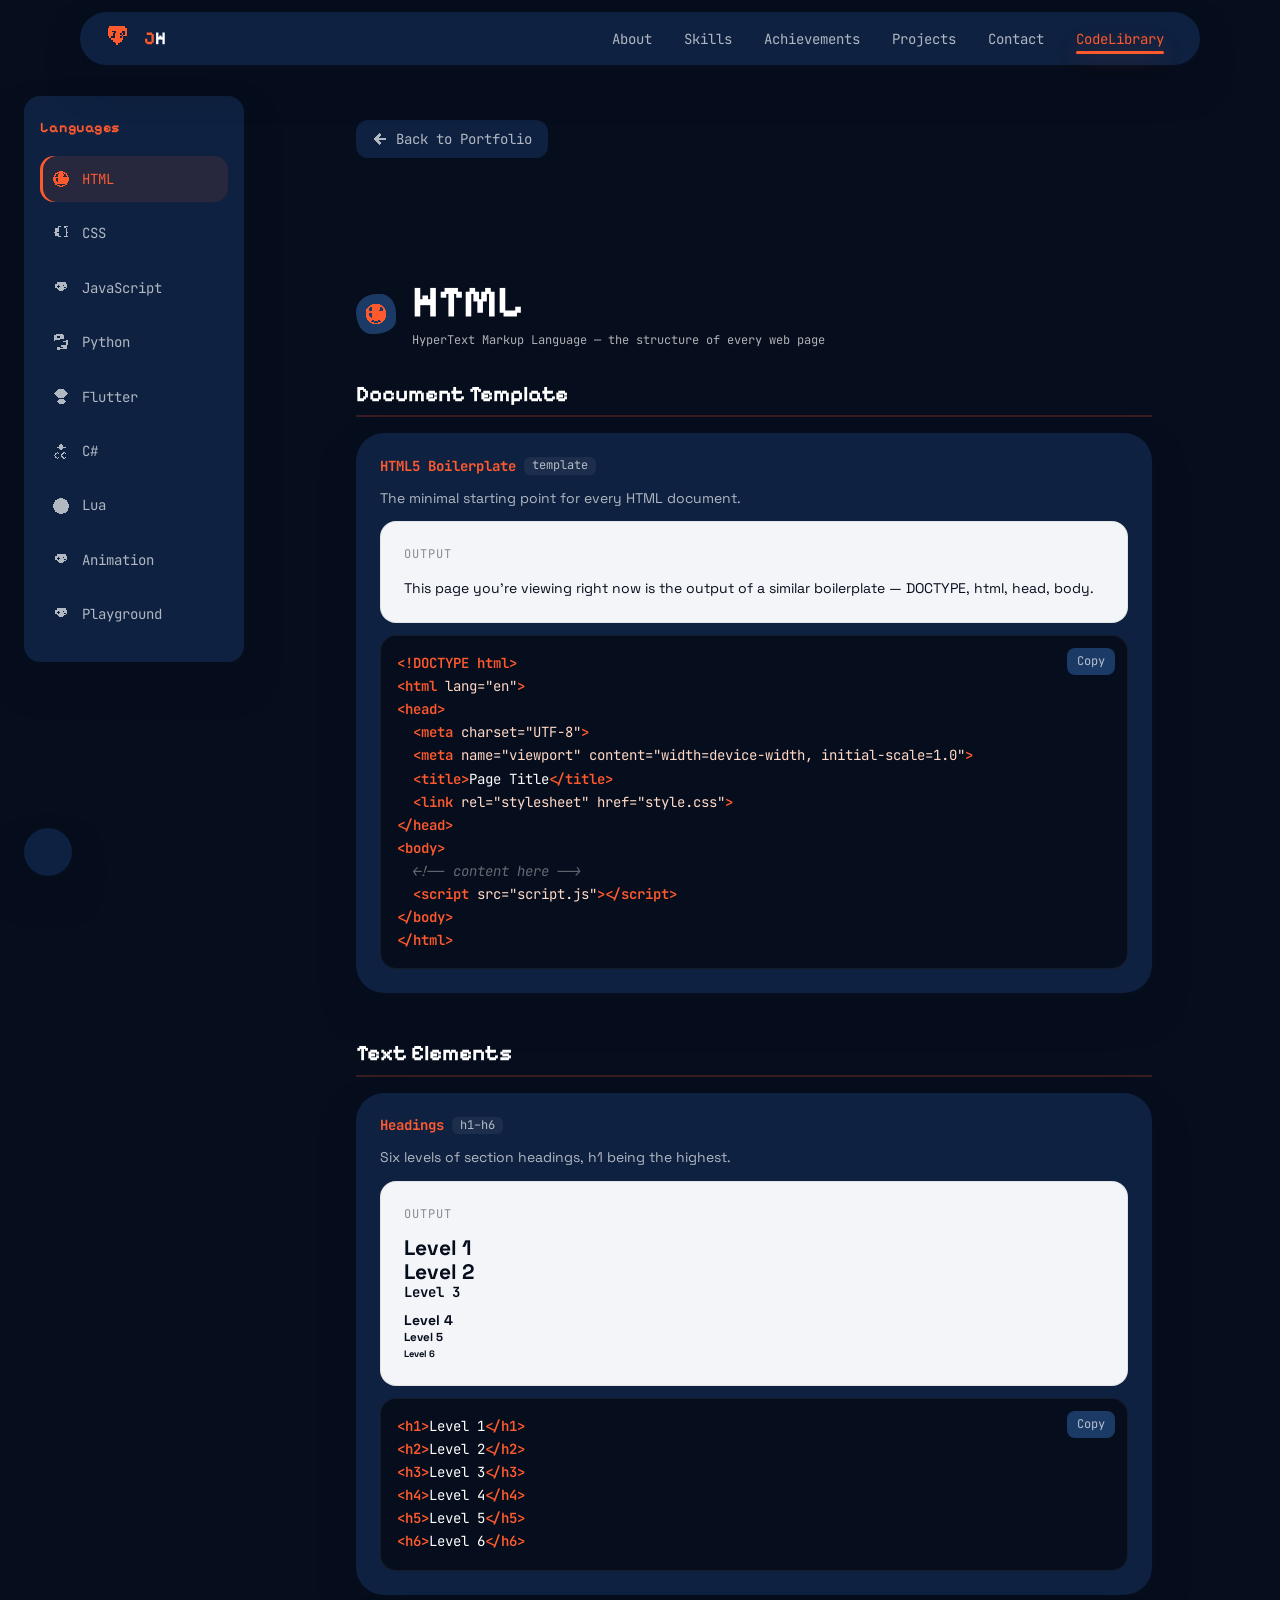
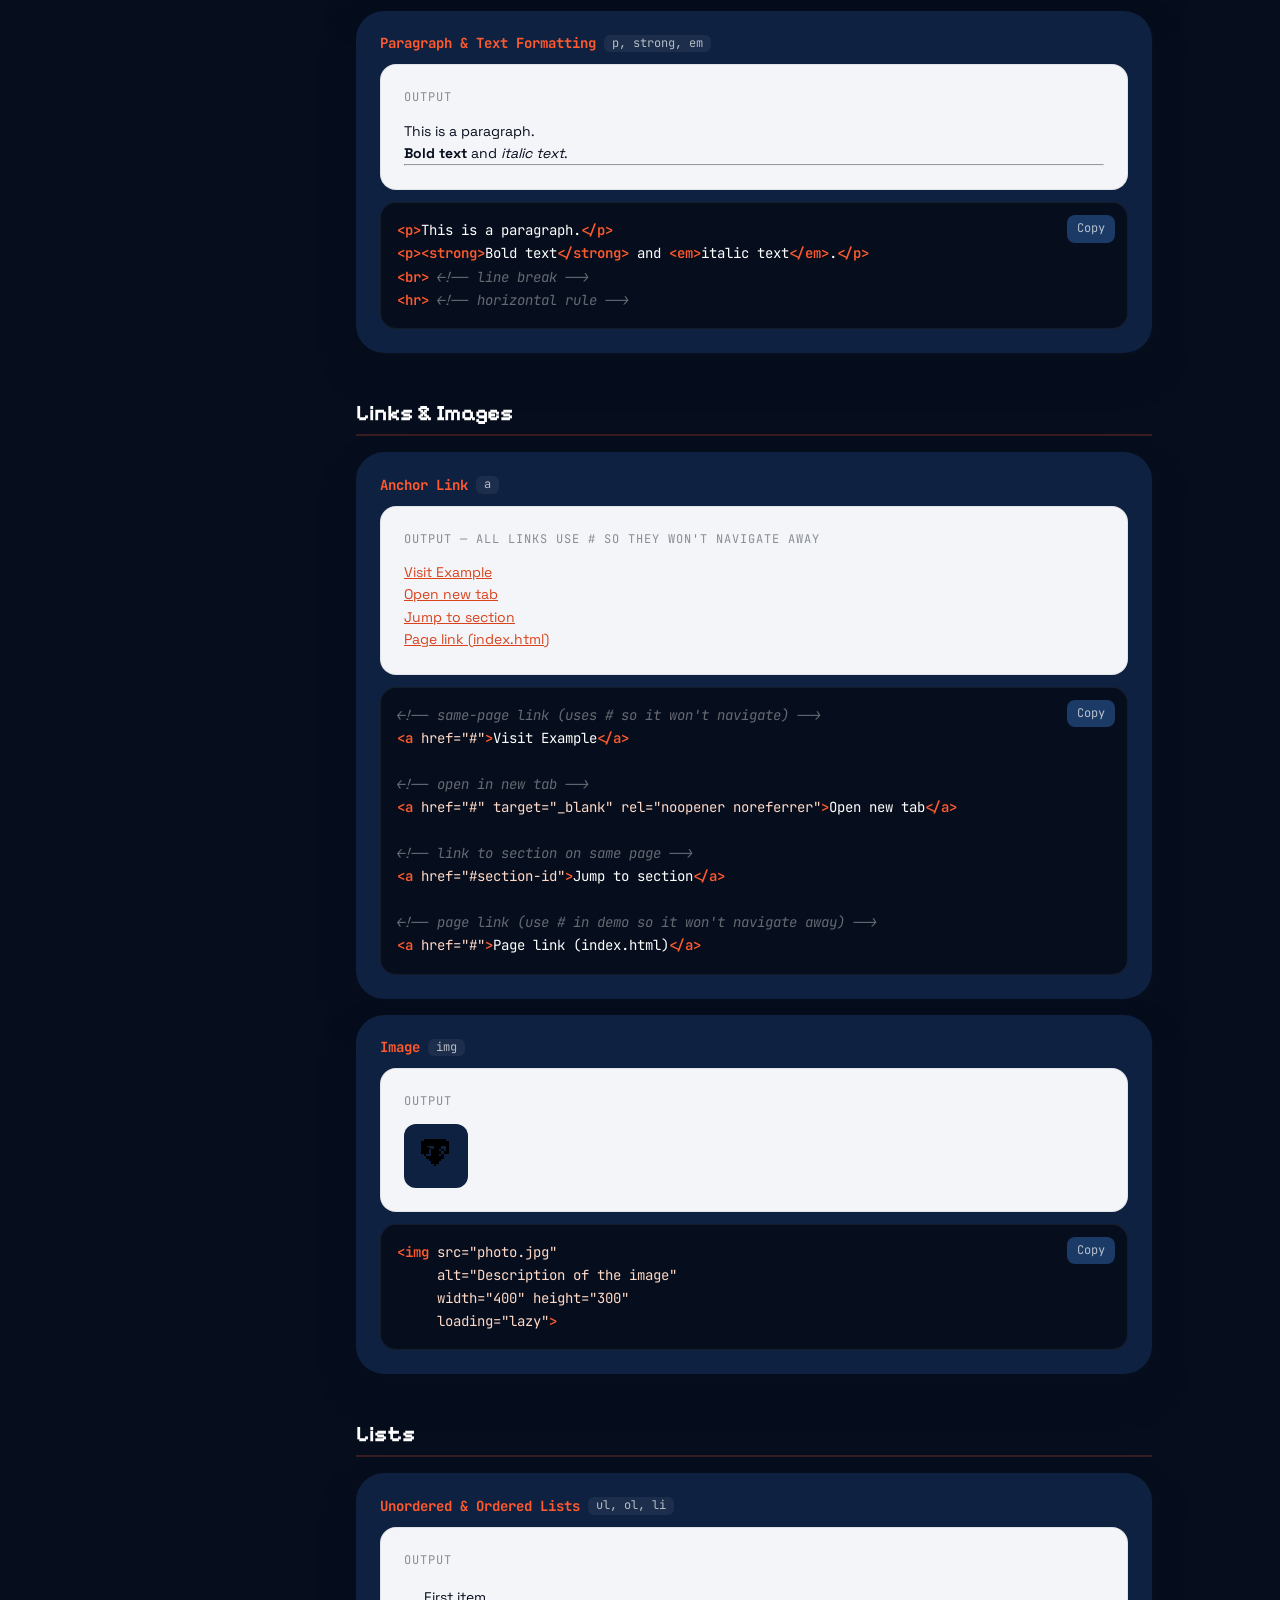
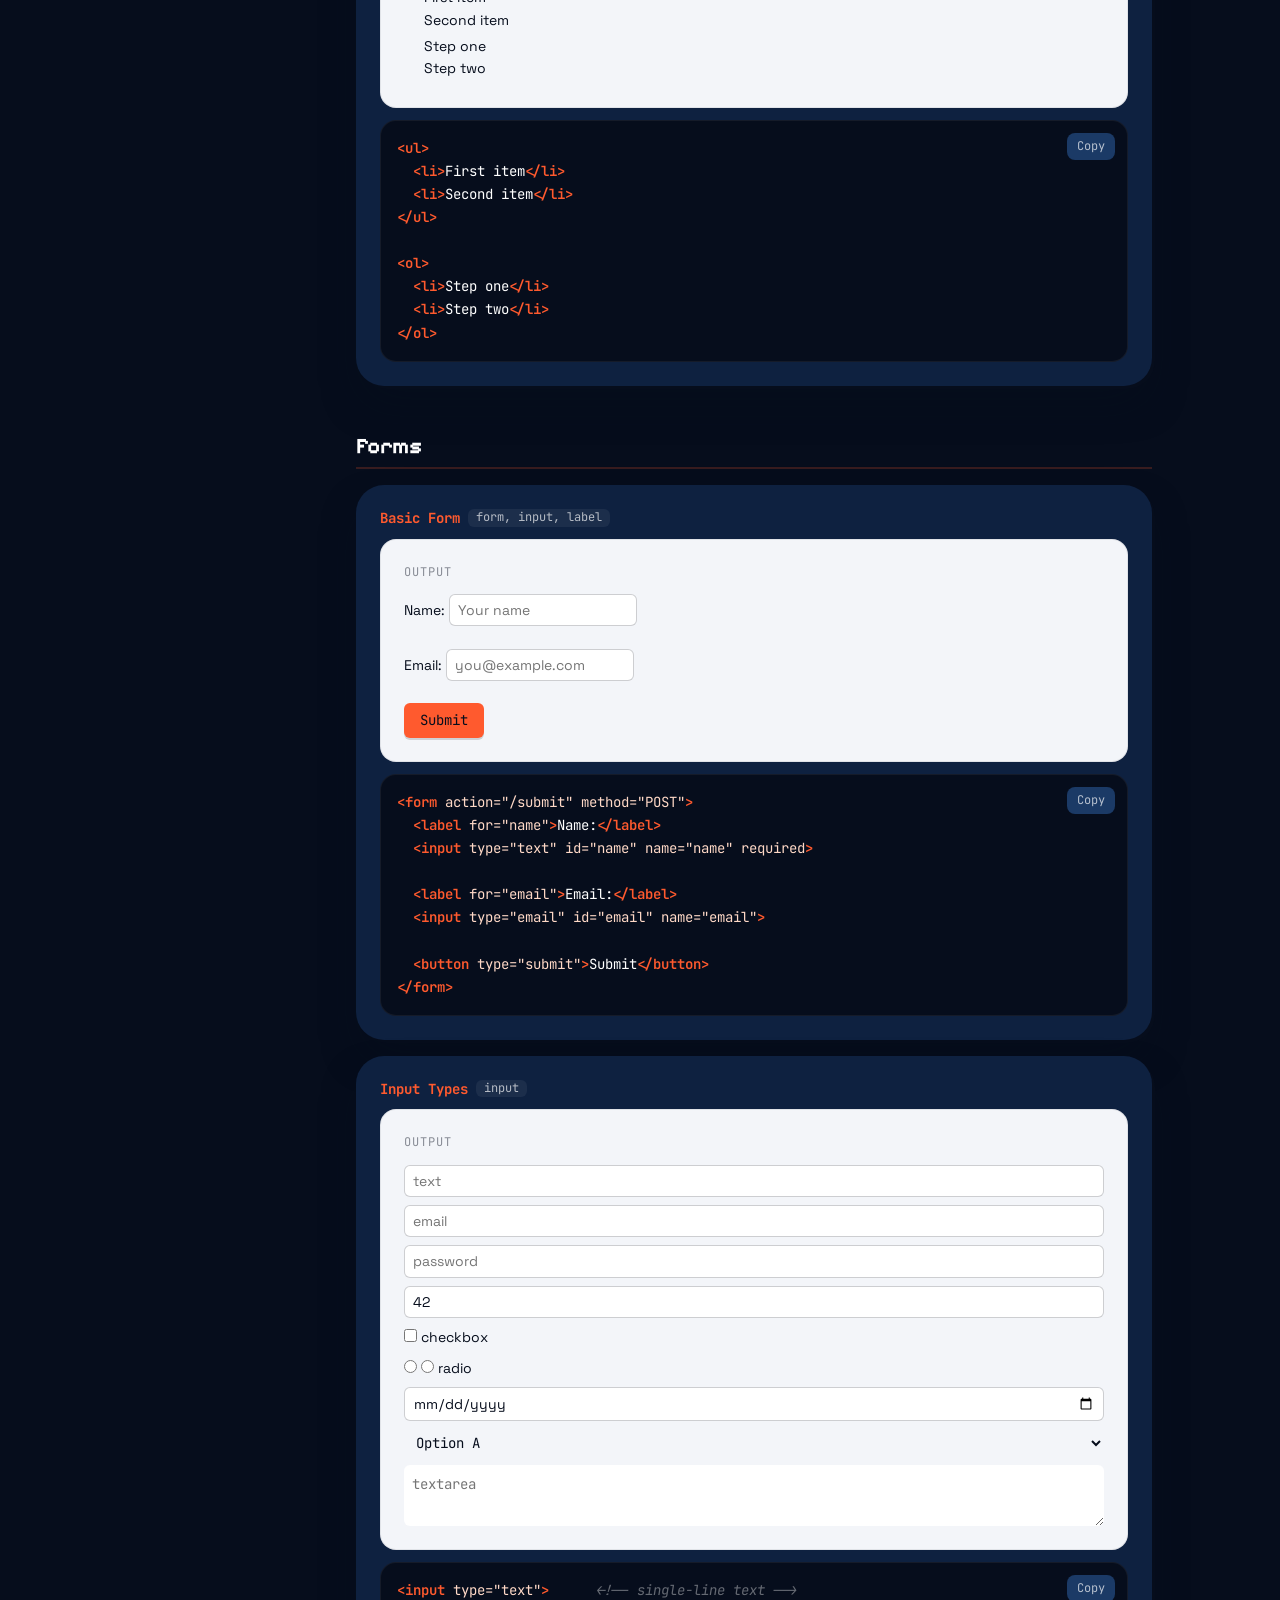
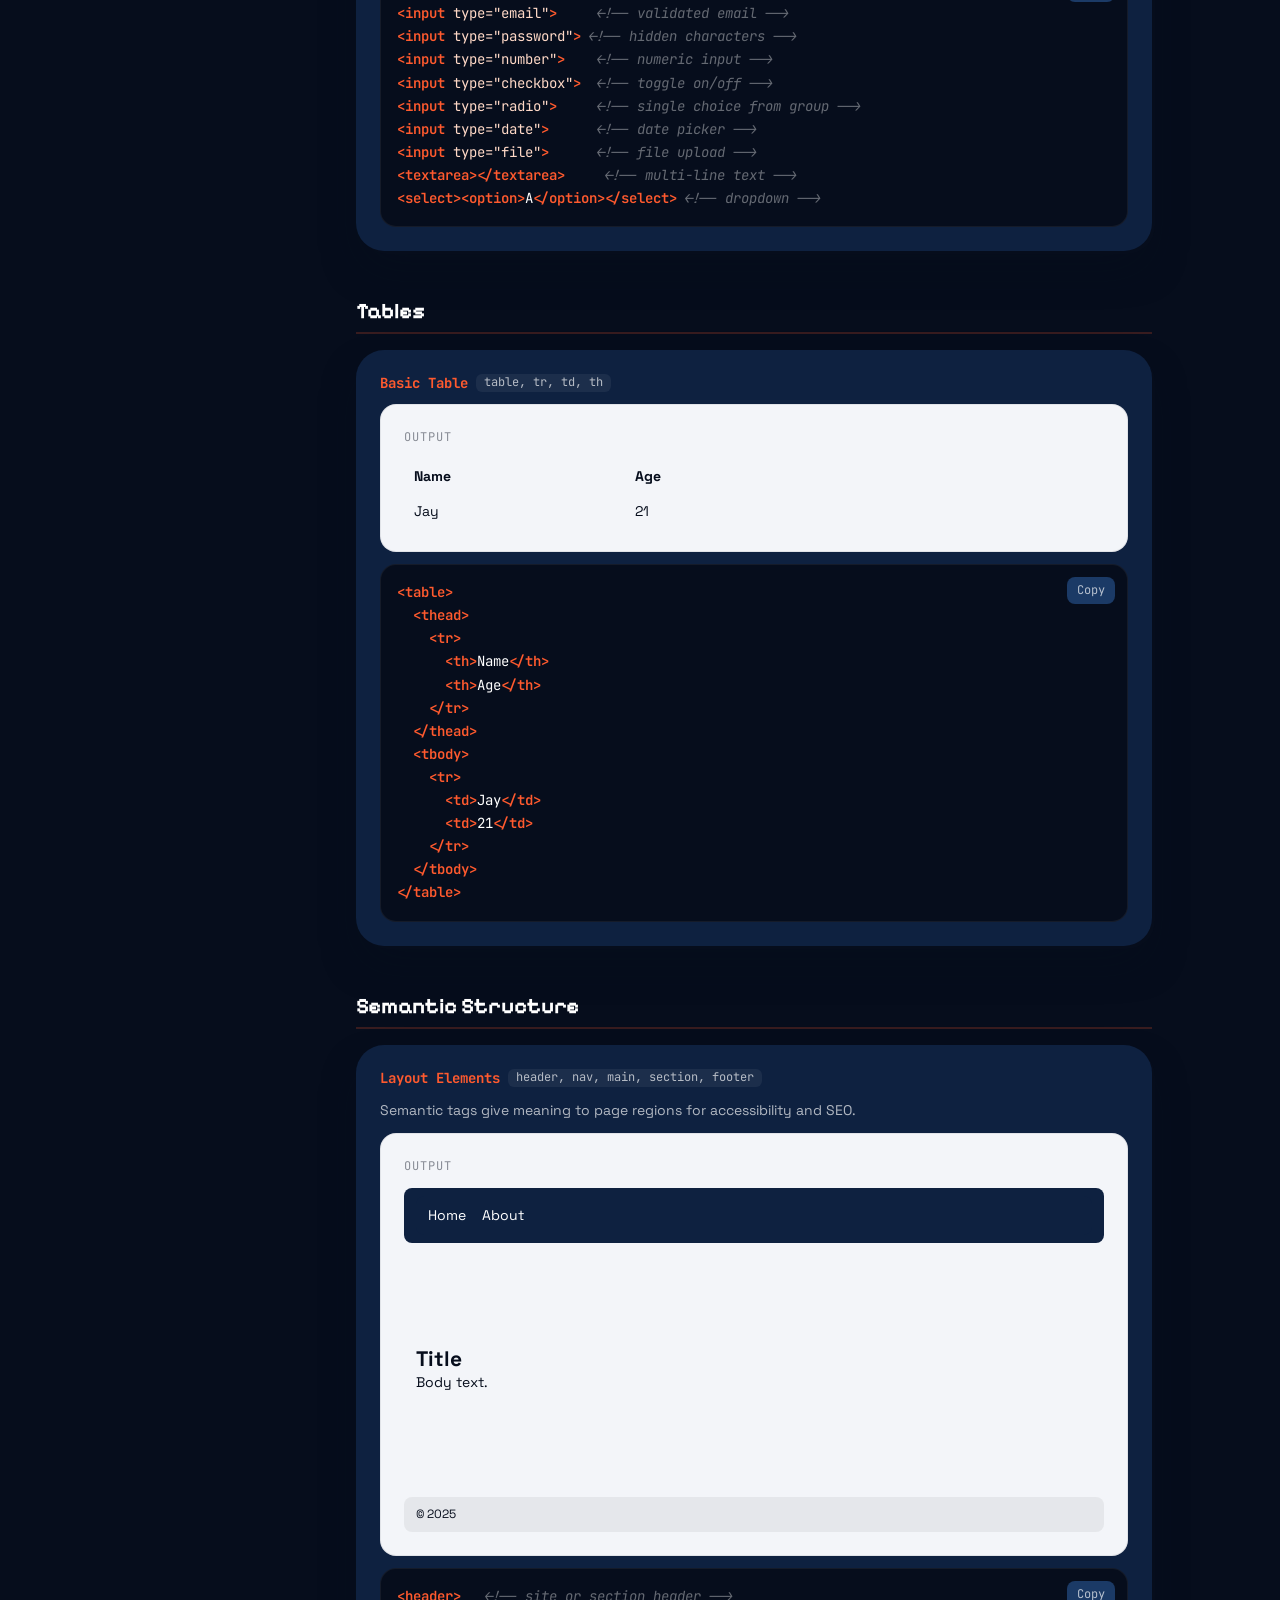
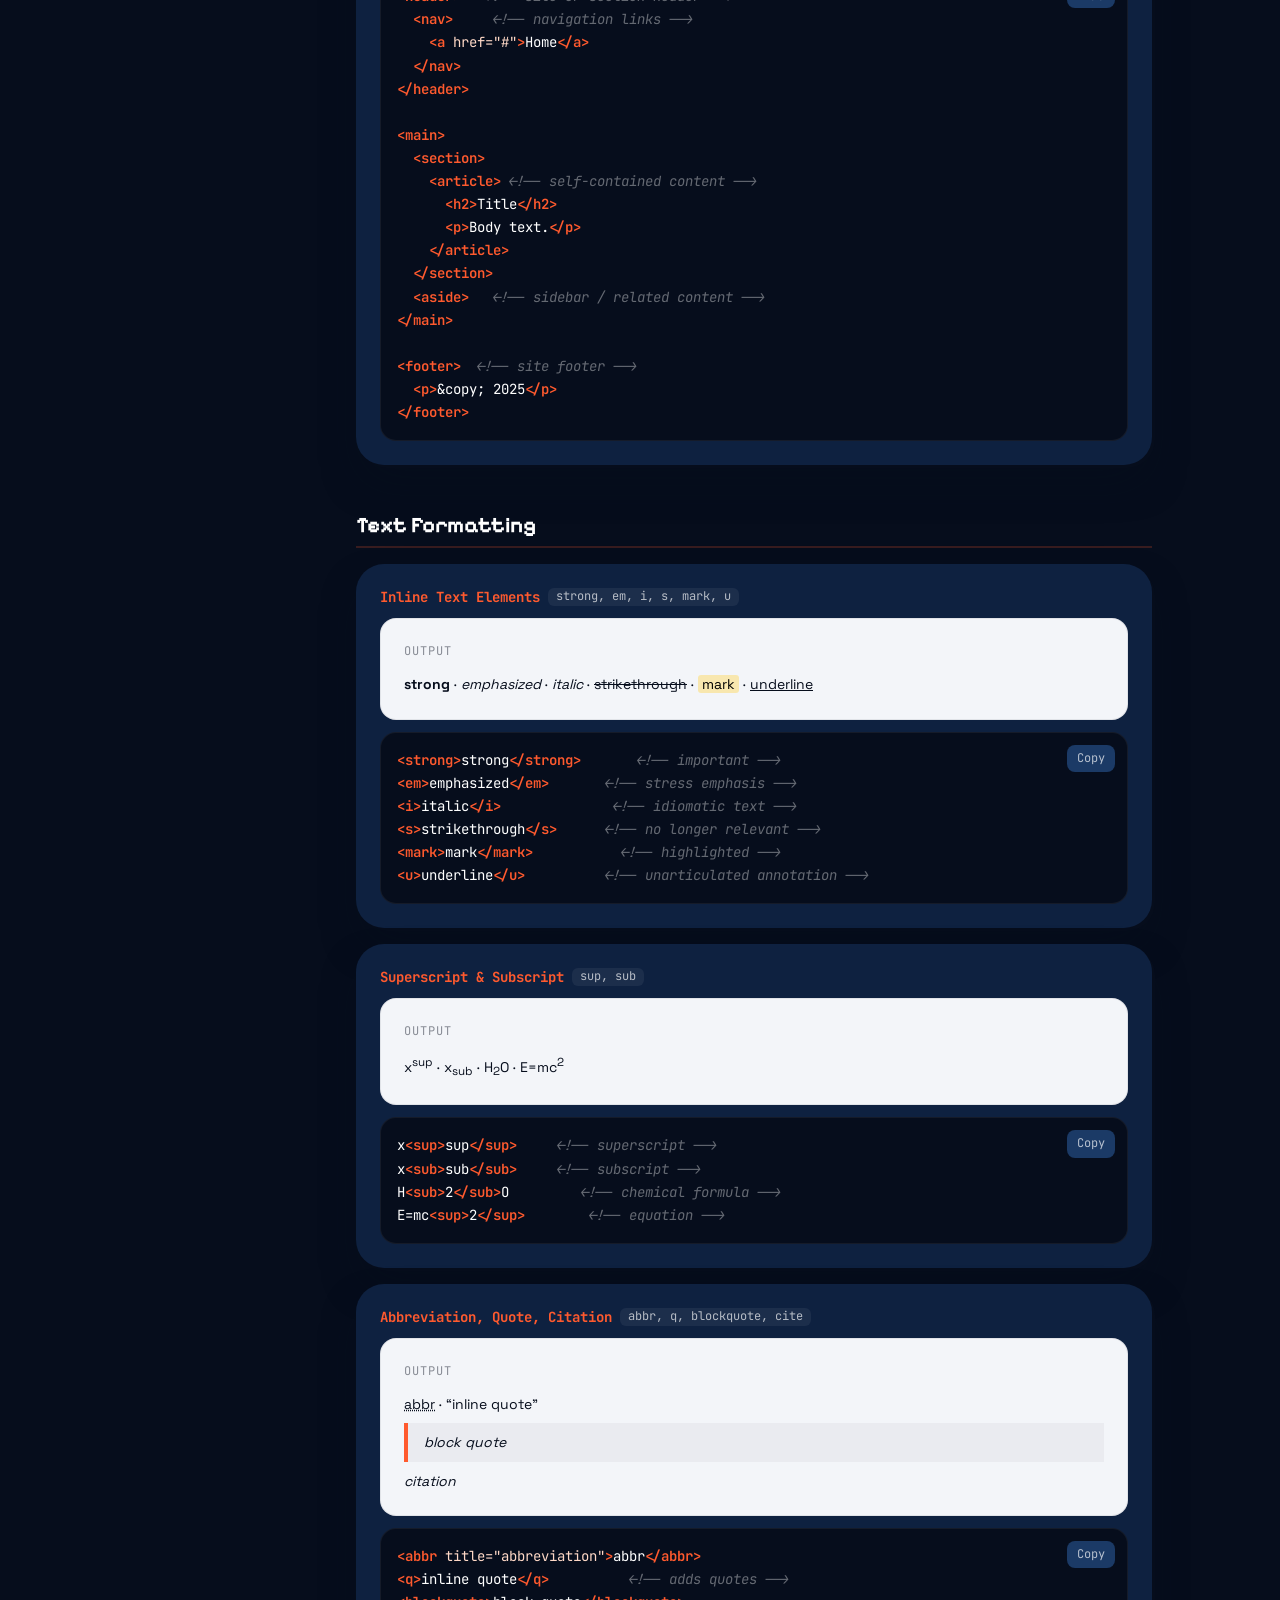
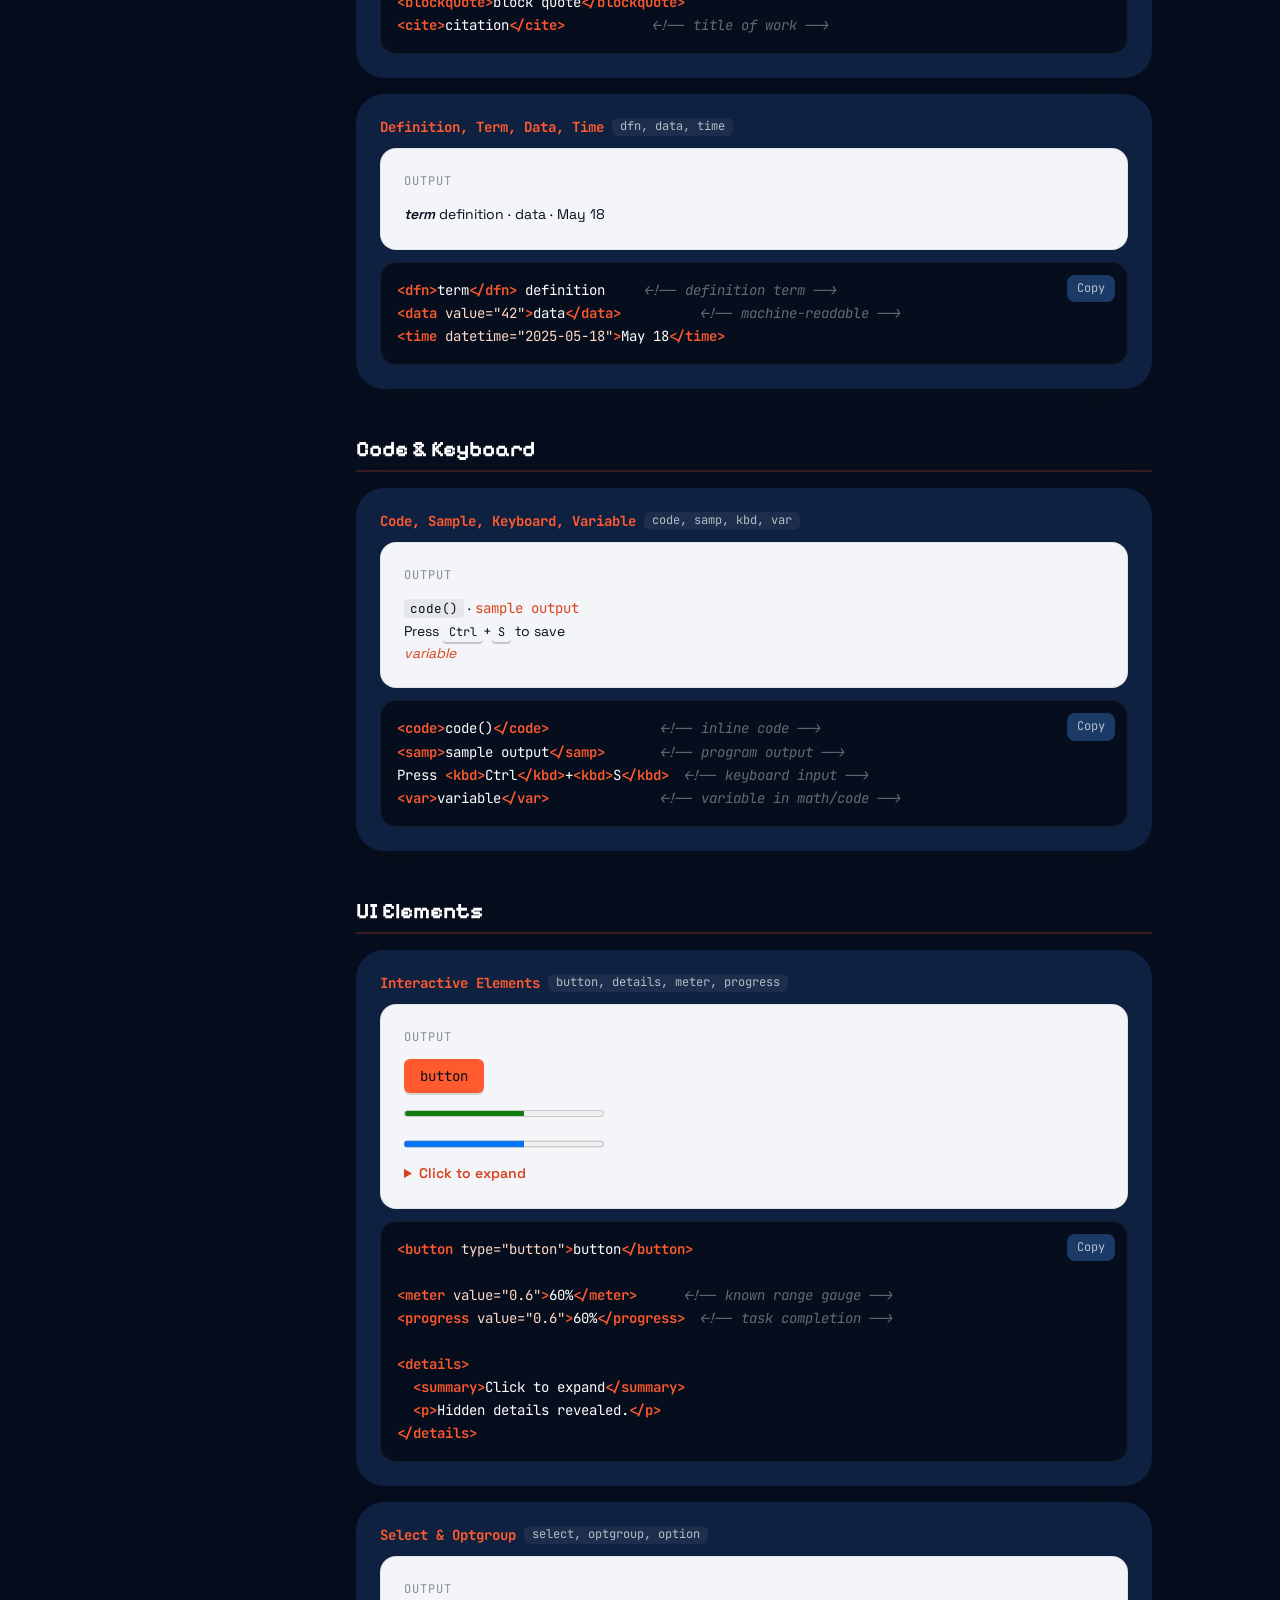
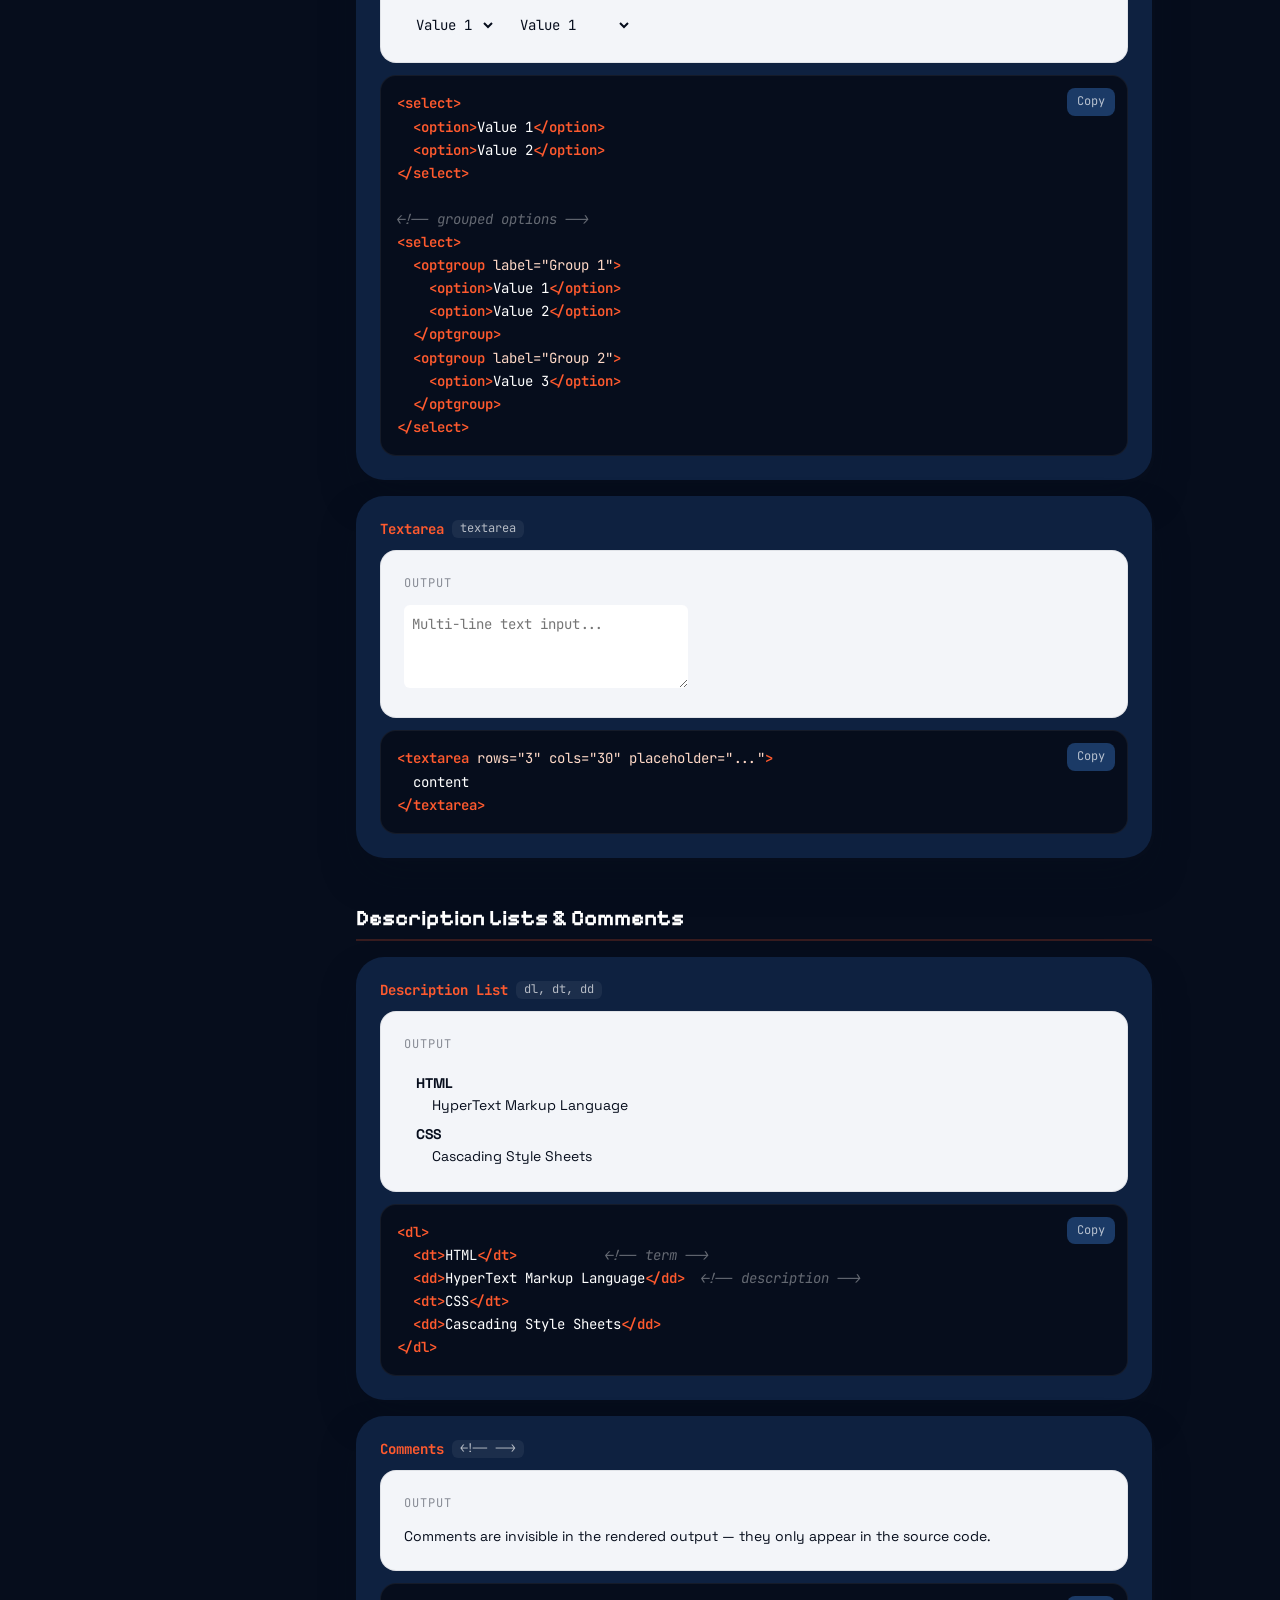
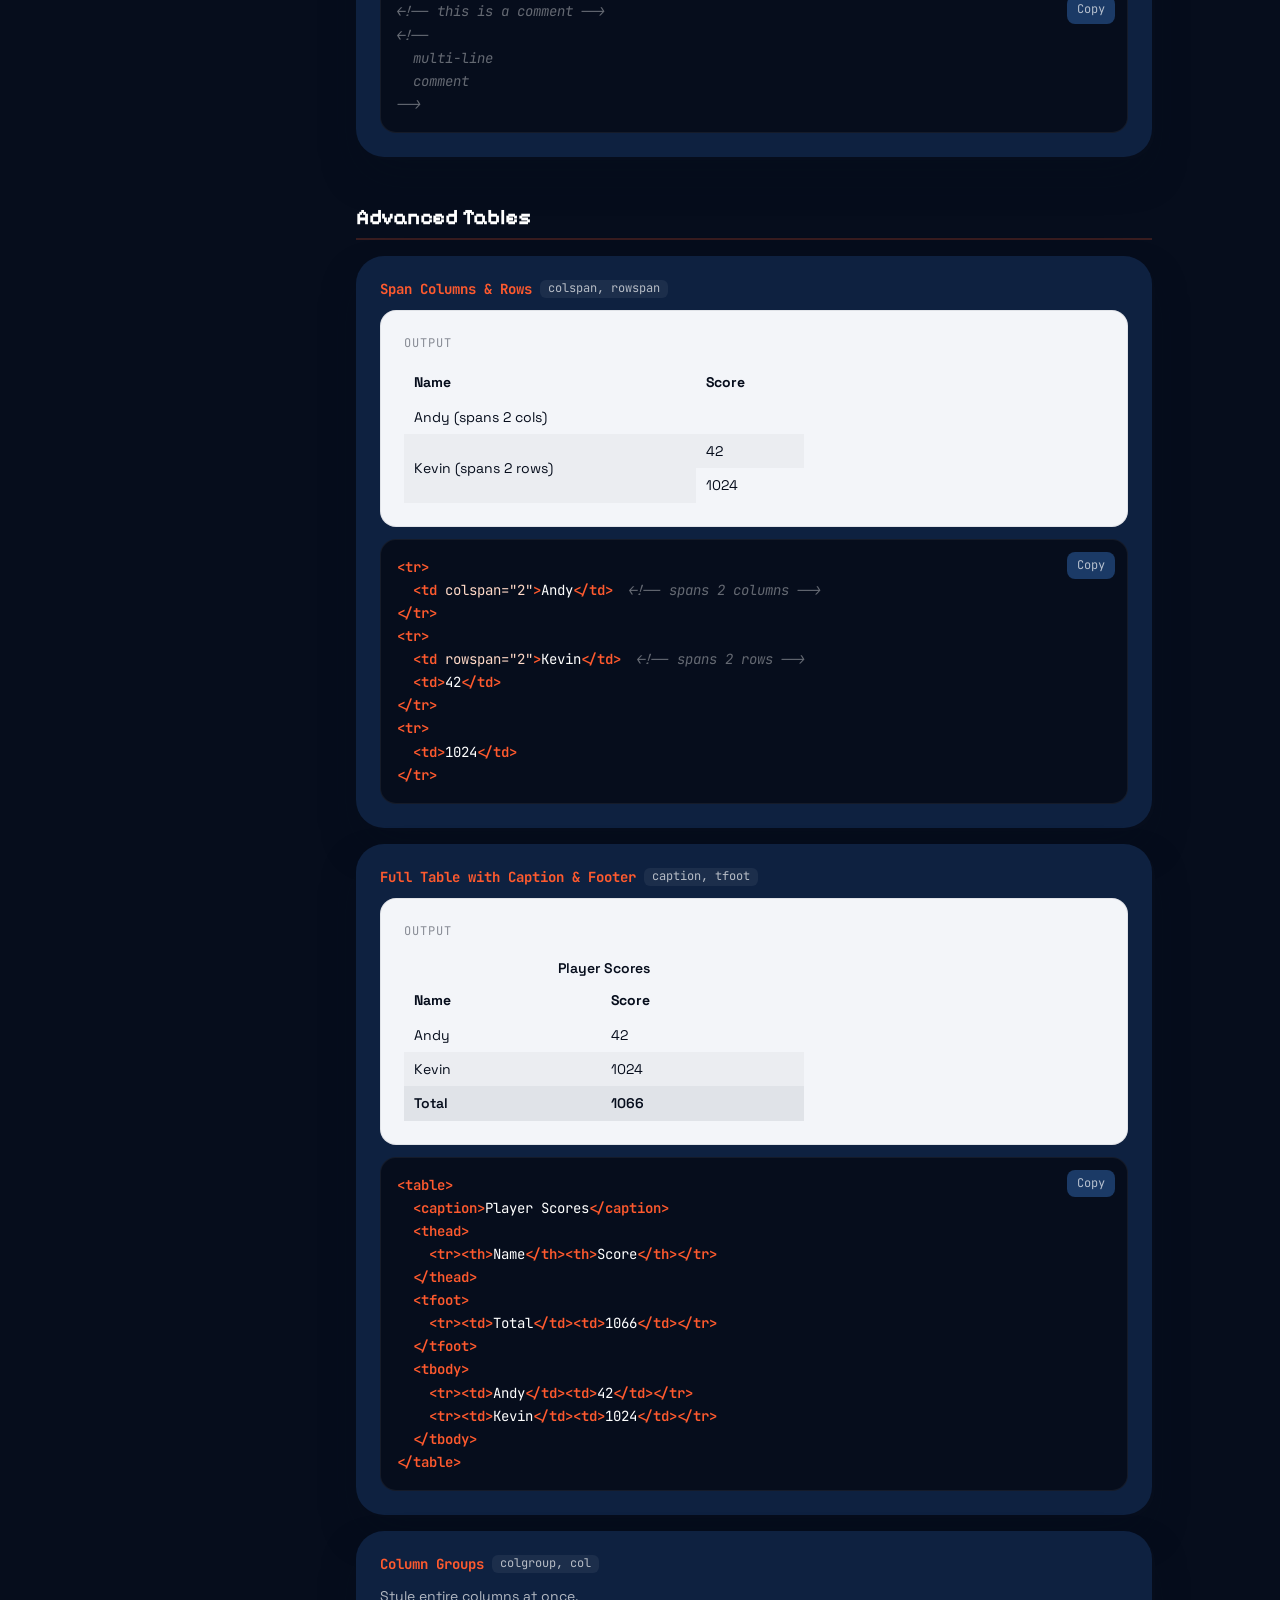
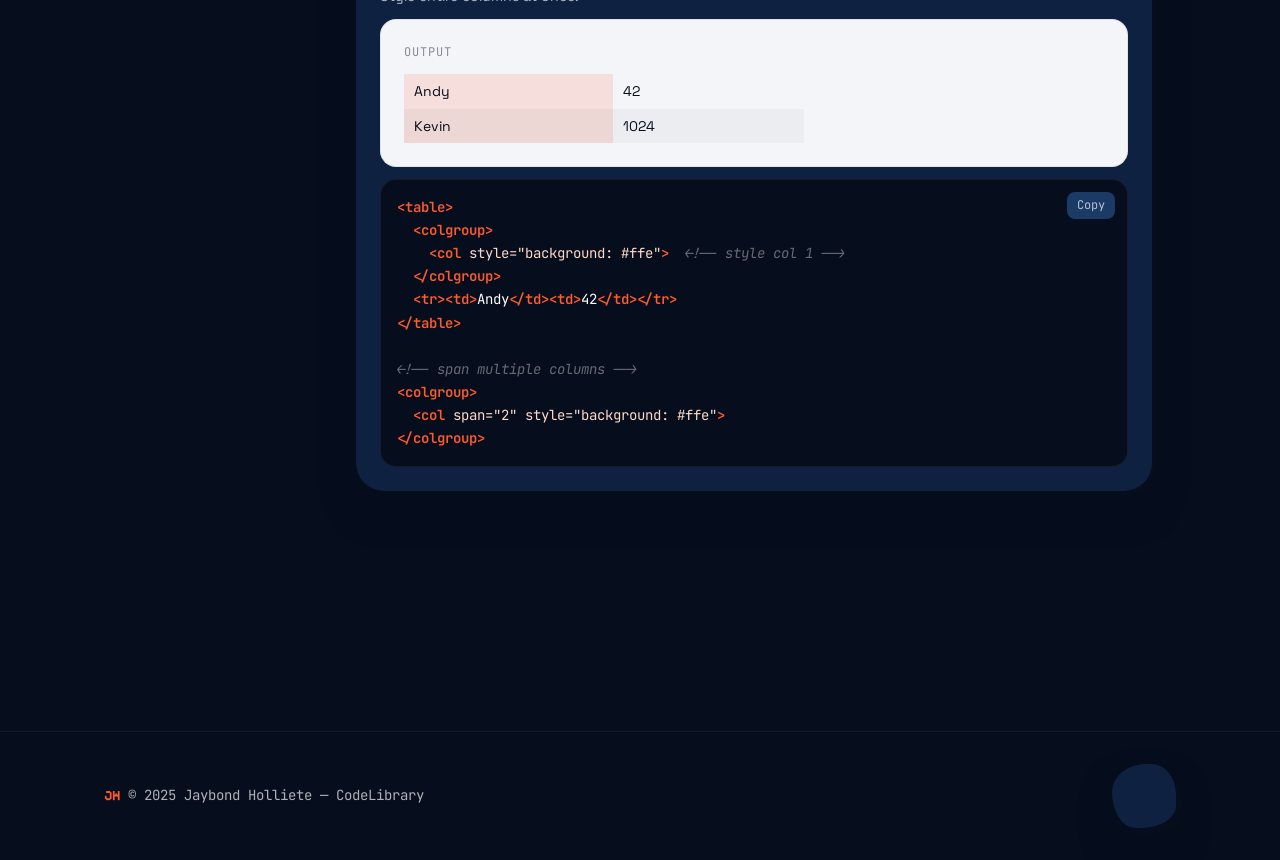
==== commit 112144cc: "feat: add looping background music with autoplay and unified sound toggle Add music.mp3 playback (40" ====
--- a/codelibrary.html
+++ b/codelibrary.html
@@ -3294,6 +3294,12 @@
   <!-- ============ TOAST STACK ============ -->
   <div class="toast-stack" id="toastStack" aria-live="polite" aria-atomic="true"></div>
 
+  <!-- ============ SOUND TOGGLE ============ -->
+  <button class="sound-toggle" id="soundToggle" type="button" aria-pressed="true" aria-label="Toggle sound effects and background music (on by default)">
+    <svg class="off" viewBox="0 0 16 16" shape-rendering="crispEdges" aria-hidden="true"><use href="#i-sound-off"/></svg>
+    <svg class="on" viewBox="0 0 16 16" shape-rendering="crispEdges" aria-hidden="true"><use href="#i-sound-on"/></svg>
+  </button>
+
   <!-- ============ SCRIPTS ============ -->
   <script src="js/sound.js"></script>
   <script src="js/main.js"></script>
